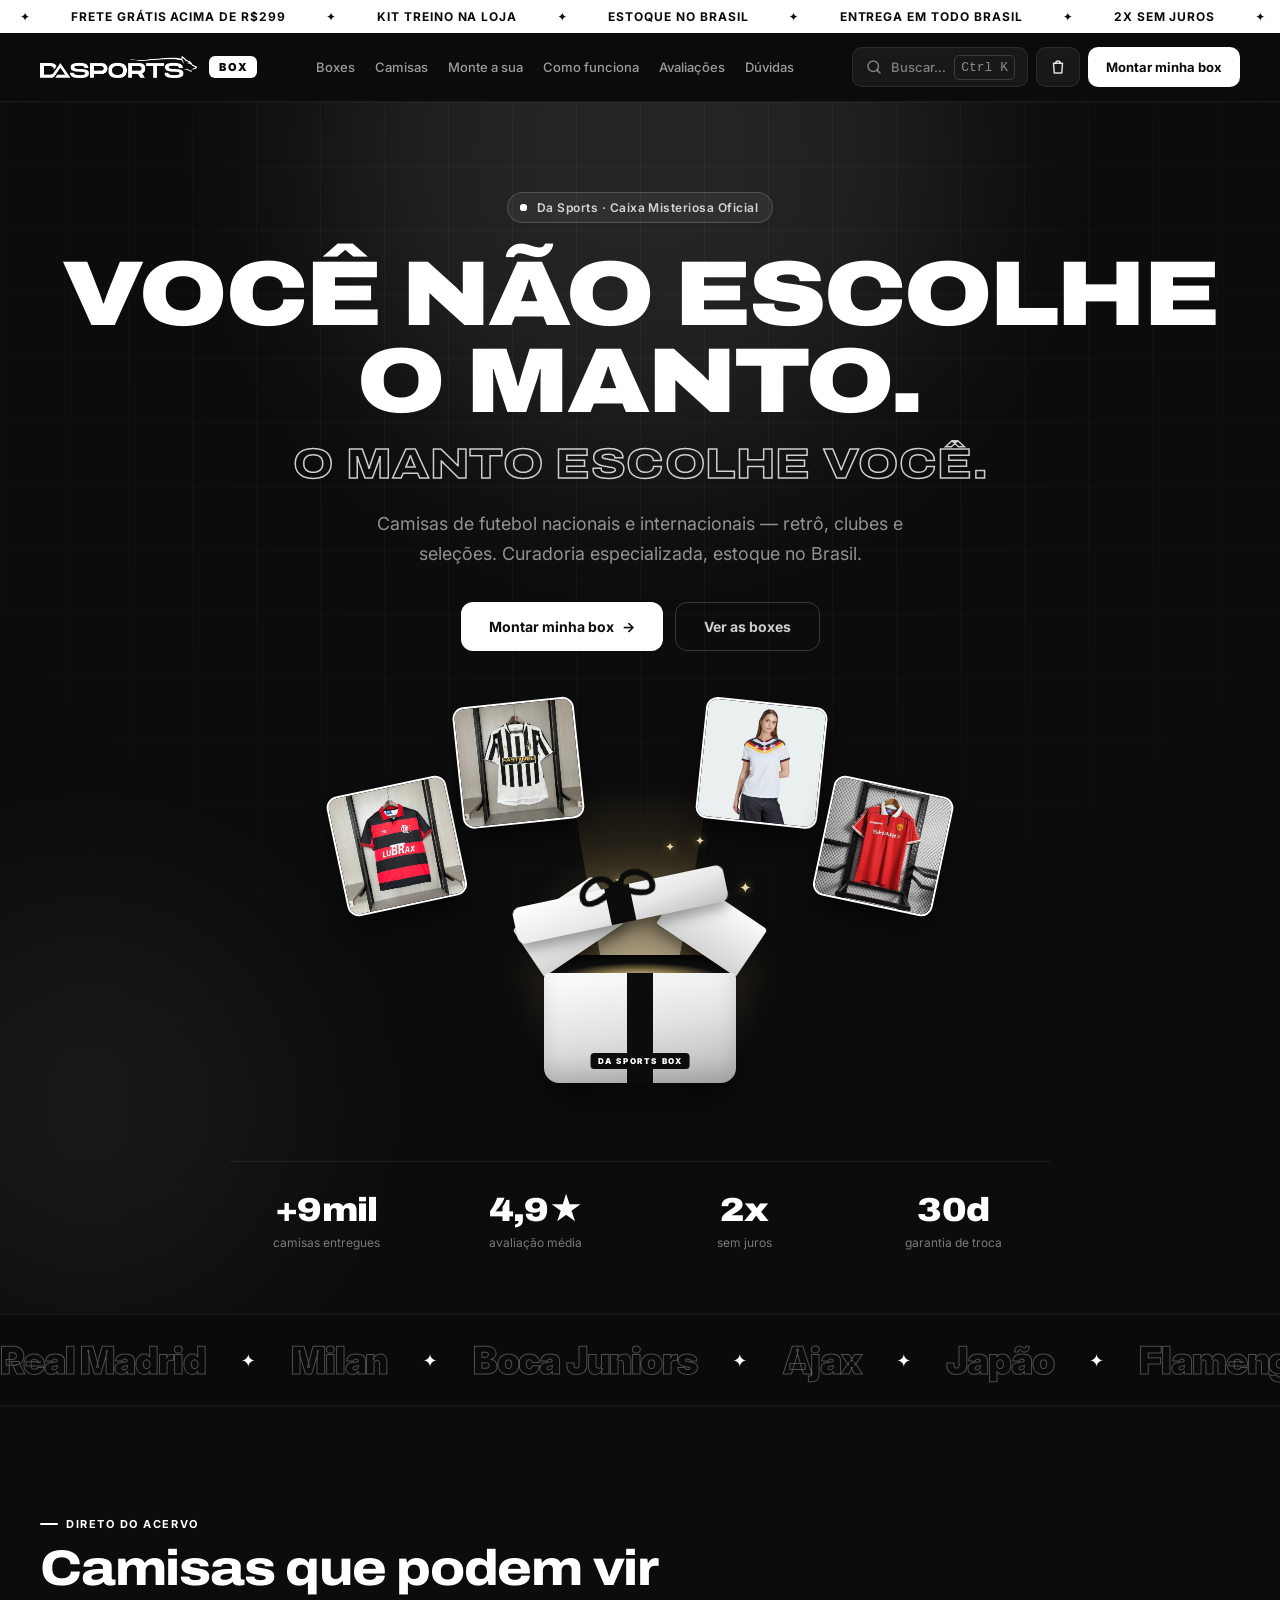
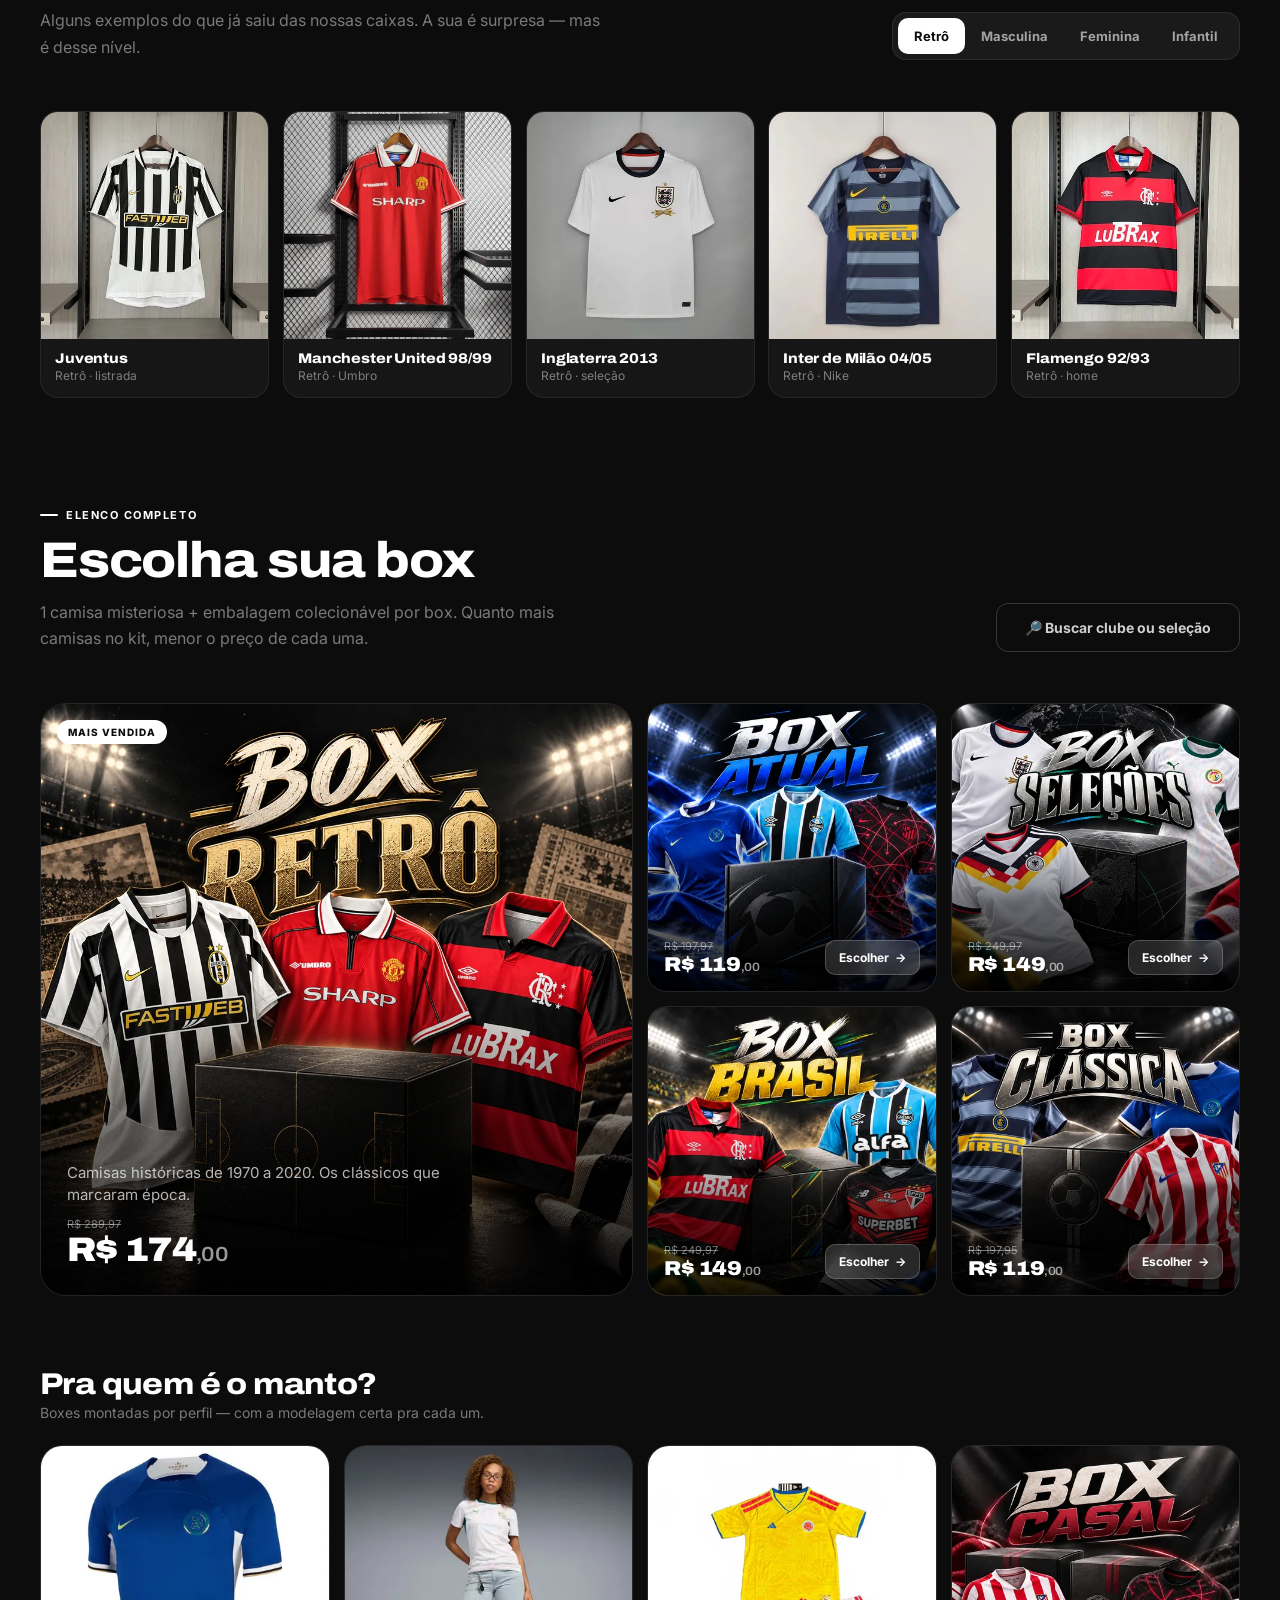
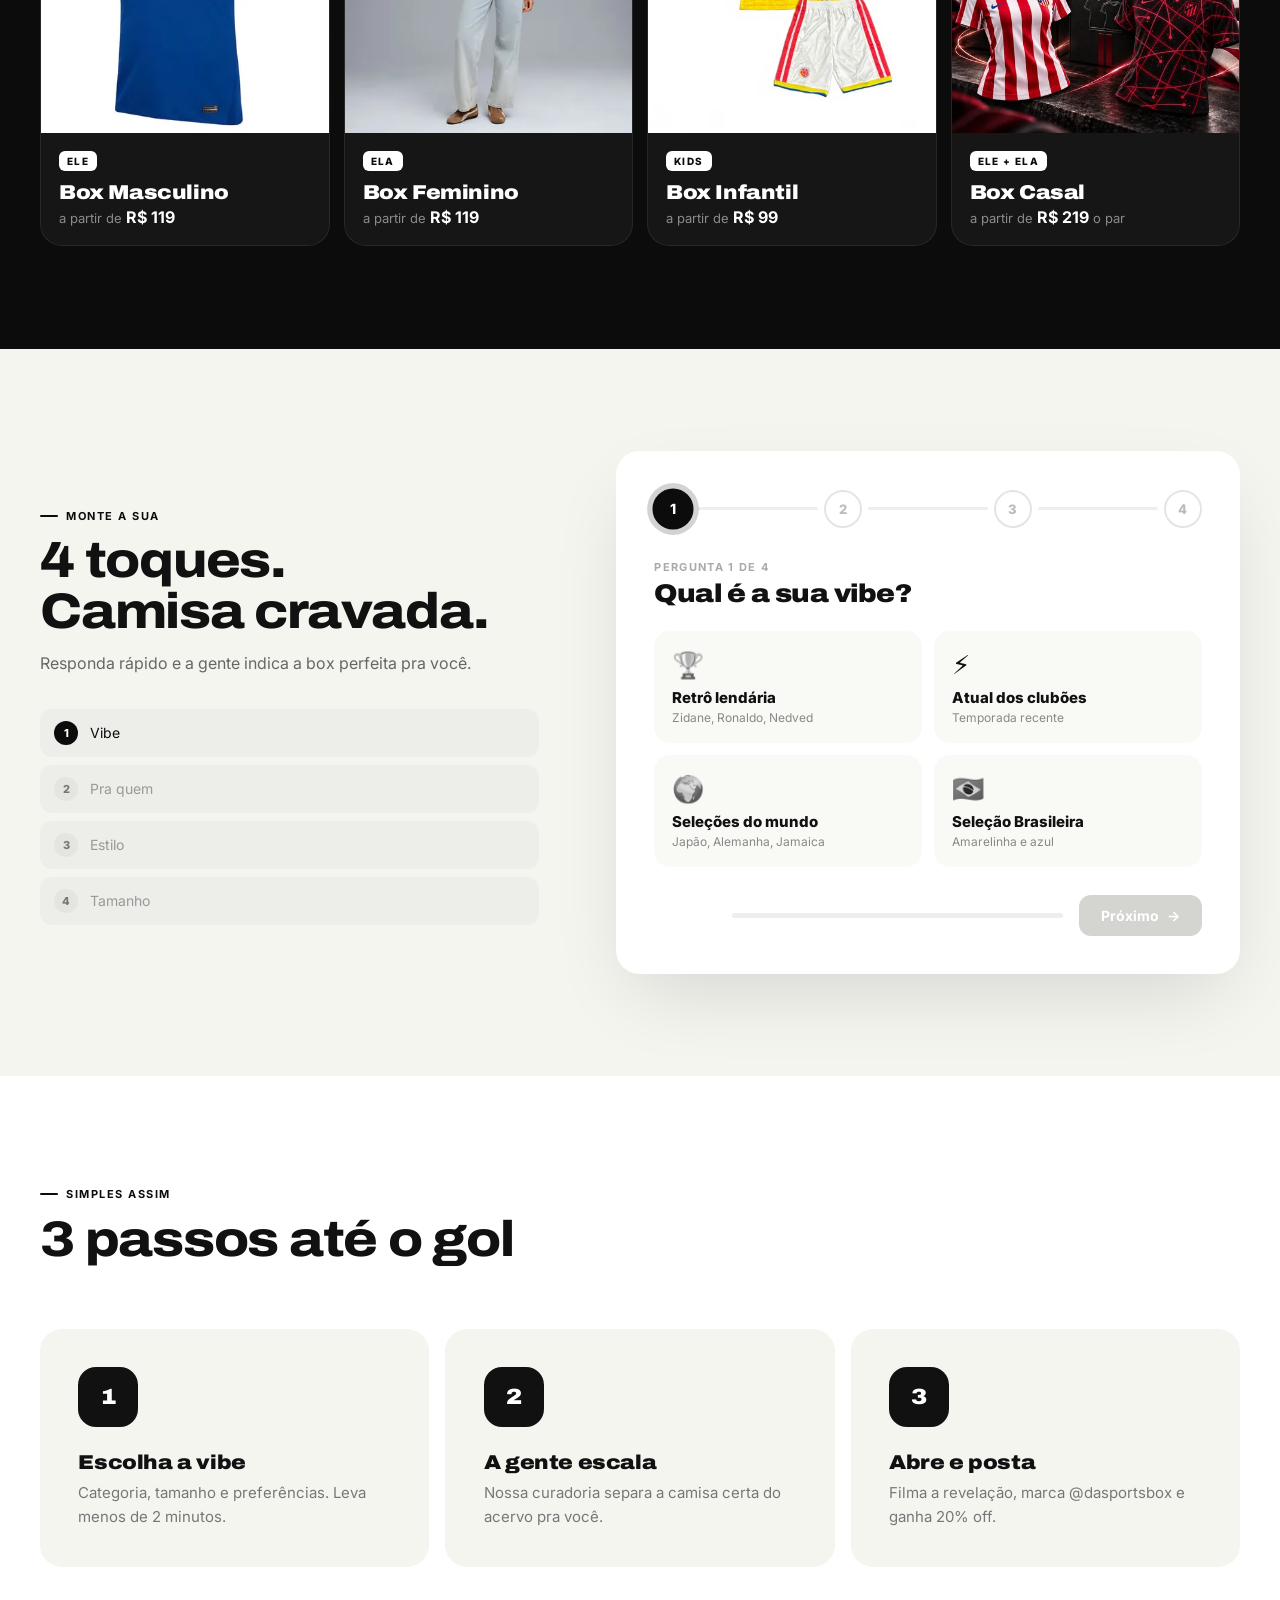
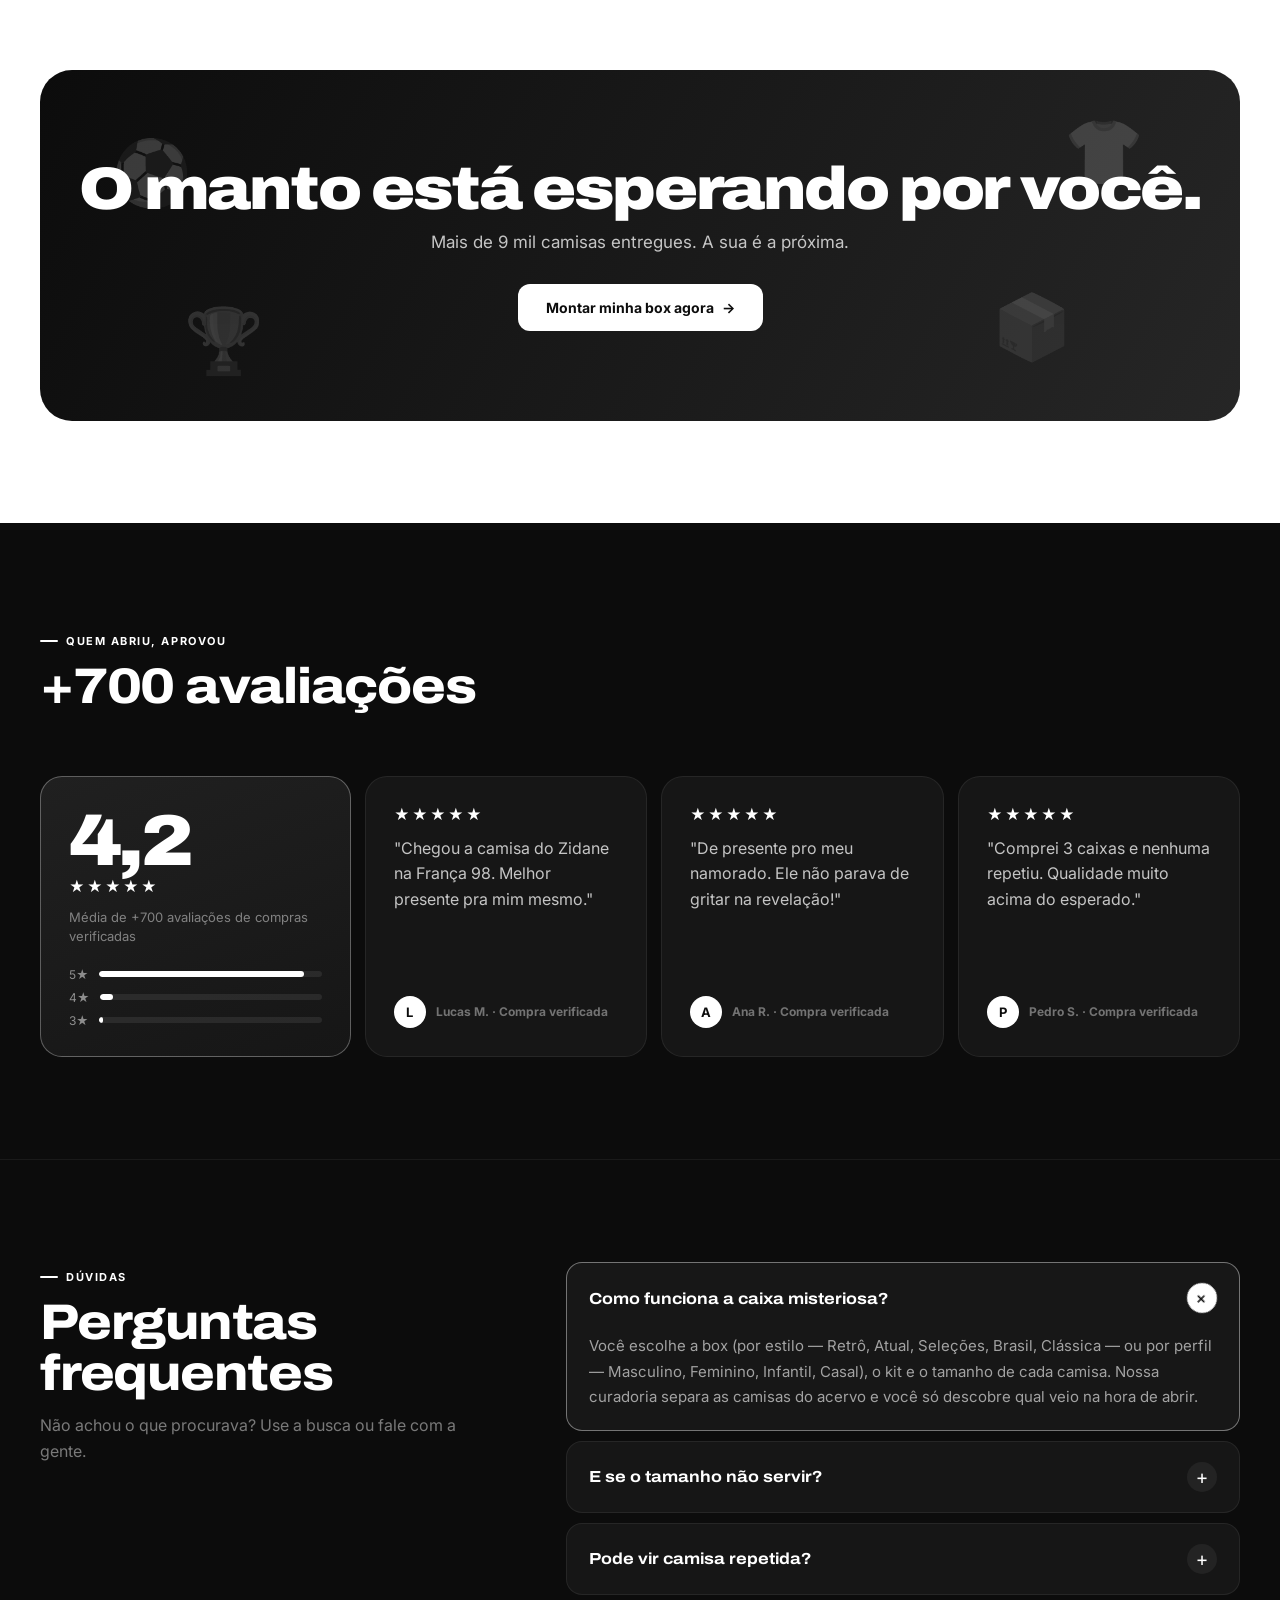
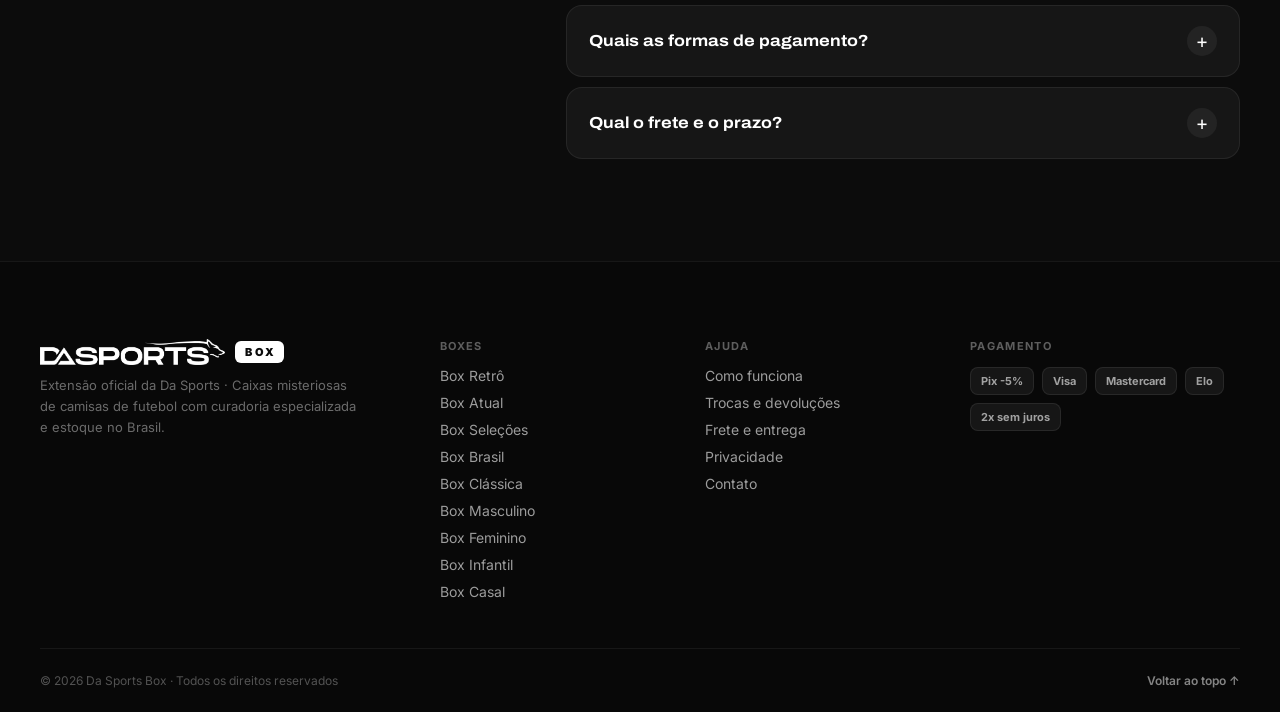
==== index.html @ e3f91170 "Revisão de layout, UX e animações Correções: - Quiz quebrado: a caixa animada do hero reutilizava a " ====
<!DOCTYPE html>
<html lang="pt-BR">
<head>
  <meta charset="UTF-8">
  <meta name="viewport" content="width=device-width, initial-scale=1.0">
  <title>Da Sports Box — Caixa Misteriosa de Camisas de Futebol</title>
  <meta name="description" content="Caixa misteriosa de camisas de futebol. Retrô, clubes e seleções. Curadoria especializada, estoque no Brasil.">
  <meta name="theme-color" content="#0c0c0c">
  <link rel="preconnect" href="https://fonts.googleapis.com">
  <link rel="preconnect" href="https://fonts.gstatic.com" crossorigin>
  <link href="https://fonts.googleapis.com/css2?family=Archivo:wdth,wght@62..125,500..900&family=Inter:wght@400;500;600;700;800&display=swap" rel="stylesheet">
  <link rel="stylesheet" href="css/global.css">
  <link rel="stylesheet" href="css/index.css">
</head>
<body class="page-home">

<div class="ticker" aria-hidden="true"><div class="ticker-inner" id="tick"></div></div>

<!-- HEADER -->
<header class="site-header">
  <div class="container header-inner">
    <a href="index.html" class="logo" aria-label="Da Sports Box — início"><img src="img/dasports-logo-branca.png" alt="Da Sports" width="157" height="22"><span class="logo-box">BOX</span></a>
    <nav class="nav-links" aria-label="Principal">
      <a href="index.html#boxes">Boxes</a>
      <a href="index.html#camisas">Camisas</a>
      <a href="index.html#quiz">Monte a sua</a>
      <a href="index.html#como-funciona">Como funciona</a>
      <a href="index.html#avaliacoes">Avaliações</a>
      <a href="index.html#faq">Dúvidas</a>
    </nav>
    <div class="header-actions">
      <button class="icon-btn search-trigger" type="button" data-search-open aria-label="Buscar">
        <svg viewBox="0 0 24 24" fill="none" stroke="currentColor" stroke-width="2" stroke-linecap="round"><circle cx="11" cy="11" r="7"/><path d="m20 20-3.5-3.5"/></svg>
        <span class="label">Buscar…</span><kbd>Ctrl K</kbd>
      </button>
      <button class="icon-btn cart-btn" type="button" data-drawer-open="cartDrawer" aria-label="Abrir carrinho">
        <svg viewBox="0 0 24 24" fill="none" stroke="currentColor" stroke-width="2" stroke-linecap="round" stroke-linejoin="round"><path d="M6 7h12l-1 13H7L6 7Z"/><path d="M9 7a3 3 0 0 1 6 0"/></svg>
        <span class="cart-count" data-n="0">0</span>
      </button>
      <a class="nav-cta" href="index.html#quiz">Montar minha box</a>
      <button class="icon-btn menu-toggle" type="button" data-drawer-open="menuDrawer" aria-label="Abrir menu"><span></span></button>
    </div>
  </div>
  <div class="scroll-progress"></div>
</header>

<!-- MENU (painel lateral) -->
<div class="drawer drawer-left" id="menuDrawer" role="dialog" aria-modal="true" aria-label="Menu" hidden>
  <div class="drawer-backdrop" data-drawer-close></div>
  <aside class="drawer-panel menu-panel">
    <div class="drawer-head">
      <a href="index.html" class="logo"><img src="img/dasports-logo-branca.png" alt="Da Sports" width="157" height="22"><span class="logo-box">BOX</span></a>
      <button class="drawer-x" type="button" data-drawer-close aria-label="Fechar menu">✕</button>
    </div>
    <button class="menu-search" type="button" data-search-open>
      <svg viewBox="0 0 24 24" fill="none" stroke="currentColor" stroke-width="2" stroke-linecap="round"><circle cx="11" cy="11" r="7"/><path d="m20 20-3.5-3.5"/></svg>
      Buscar box, clube, seleção…
    </button>
    <nav class="menu-links" aria-label="Menu">
      <a href="index.html#boxes"><span class="n">01</span>Boxes<i>→</i></a>
      <a href="index.html#camisas"><span class="n">02</span>Camisas<i>→</i></a>
      <a href="index.html#quiz"><span class="n">03</span>Monte a sua<i>→</i></a>
      <a href="index.html#como-funciona"><span class="n">04</span>Como funciona<i>→</i></a>
      <a href="index.html#avaliacoes"><span class="n">05</span>Avaliações<i>→</i></a>
      <a href="index.html#faq"><span class="n">06</span>Dúvidas<i>→</i></a>
    </nav>
    <div class="menu-label">Boxes</div>
    <div class="menu-boxes">
      <a href="box-retro.html"><img src="img/boxes/box-retro-p.webp" alt="" loading="lazy" width="480" height="480"><span>Retrô</span></a>
      <a href="box-atual.html"><img src="img/boxes/box-atual-p.webp" alt="" loading="lazy" width="480" height="480"><span>Atual</span></a>
      <a href="box-selecoes.html"><img src="img/boxes/box-selecoes-p.webp" alt="" loading="lazy" width="480" height="480"><span>Seleções</span></a>
      <a href="box-brasil.html"><img src="img/boxes/box-brasil-p.webp" alt="" loading="lazy" width="480" height="480"><span>Brasil</span></a>
      <a href="box-classica.html"><img src="img/boxes/box-classica-p.webp" alt="" loading="lazy" width="480" height="480"><span>Clássica</span></a>
      <a href="box-masculino.html"><img src="img/camisas/masculina/02-camisa-chelsea-i-2324-nike-azul-p.webp" alt="" loading="lazy" width="420" height="420"><span>Masculino</span></a>
      <a href="box-feminino.html"><img src="img/camisas/feminina/02-camisa-feminina-senegal-202627-i-p.webp" alt="" loading="lazy" width="420" height="420"><span>Feminino</span></a>
      <a href="box-infantil.html"><img src="img/camisas/infantil/03-conjunto-infantil-colombia-202627-p.webp" alt="" loading="lazy" width="420" height="420"><span>Infantil</span></a>
      <a href="box-casal.html"><img src="img/boxes/box-casal-p.webp" alt="" loading="lazy" width="480" height="480"><span>Casal</span></a>
    </div>
    <div class="menu-foot">
      <a class="btn btn-white btn-block" href="index.html#quiz">Montar minha box <span class="arr">→</span></a>
      <p>Frete grátis acima de R$ 299 · Troca em 30 dias · 2x sem juros</p>
    </div>
  </aside>
</div>

<!-- BUSCA AJAX -->
<div class="search" id="search" role="dialog" aria-modal="true" aria-label="Buscar" hidden>
  <div class="search-panel">
    <div class="search-field">
      <svg viewBox="0 0 24 24" fill="none" stroke="currentColor" stroke-width="2" stroke-linecap="round"><circle cx="11" cy="11" r="7"/><path d="m20 20-3.5-3.5"/></svg>
      <input type="search" id="searchInput" placeholder="Buscar box, clube, seleção…" autocomplete="off" spellcheck="false" aria-label="Termo de busca">
      <span class="search-spinner"></span>
      <button class="search-close" type="button" data-search-close aria-label="Fechar busca"><span class="k-desk">ESC</span><span class="k-touch">Cancelar</span></button>
    </div>
    <div class="search-body" aria-live="polite"></div>
    <div class="search-foot"><span><kbd>↑</kbd><kbd>↓</kbd>navegar</span><span><kbd>Enter</kbd>abrir</span><span><kbd>Esc</kbd>fechar</span></div>
  </div>
</div>

<main>

<!-- HERO -->
<section class="hero">
  <div class="hero-bg" aria-hidden="true">
    <div class="hero-grid"></div>
    <div class="hero-orb orb-a"></div>
    <div class="hero-orb orb-b"></div>
  </div>
  <div class="container hero-inner">
    <div class="hero-pill"><span class="pill-dot"></span>Da Sports · Caixa Misteriosa Oficial</div>
    <h1 class="hero-h1 split-now" data-split>
      <span class="l">Você não escolhe</span>
      <span class="l">o manto.</span>
      <span class="l l-alt">O manto escolhe você.</span>
    </h1>
    <p class="hero-sub">Camisas de futebol nacionais e internacionais — retrô, clubes e seleções. Curadoria especializada, estoque no Brasil.</p>
    <div class="hero-actions">
      <a class="btn btn-main" href="#quiz">Montar minha box <span class="arr">→</span></a>
      <a class="btn btn-ghost" href="#boxes">Ver as boxes</a>
    </div>

    <div class="reveal" id="heroFan">
      <div class="rv-glow" aria-hidden="true"></div>
      <div class="rv-beam" aria-hidden="true"></div>
      <div class="rv-shirts" aria-hidden="true">
        <div class="rv-shirt far" style="--x:-38cqw;--y:15cqw;--r:-12deg;--delay:.1s"><img src="img/camisas/retro/05-flamengo-retro-19921993-home-p.webp" alt="" width="420" height="420"></div>
        <div class="rv-shirt" style="--x:-19cqw;--y:2cqw;--r:-6deg;--delay:0s"><img src="img/camisas/retro/01-camisa-juventus-retro-2010-preta-e-branca-p.webp" alt="" width="420" height="420"></div>
        <div class="rv-shirt" style="--x:19cqw;--y:2cqw;--r:6deg;--delay:.05s"><img src="img/camisas/feminina/03-camisa-feminina-alemanha-202627-i-p.webp" alt="" width="420" height="420"></div>
        <div class="rv-shirt far" style="--x:38cqw;--y:15cqw;--r:12deg;--delay:.15s"><img src="img/camisas/retro/02-camisa-manchester-united-home-1-199899-umbro-retro-masculina-p.webp" alt="" width="420" height="420"></div>
      </div>
      <div class="rv-sparks" id="rvSparks" aria-hidden="true"></div>
      <button type="button" class="rv-box" id="rvBox" aria-label="Abrir a caixa misteriosa">
        <span class="rv-inside"></span>
        <span class="rv-flap rv-flap-l"></span>
        <span class="rv-flap rv-flap-r"></span>
        <span class="rv-base"><span class="rv-q">?</span><span class="rv-tag">DA SPORTS BOX</span></span>
        <span class="rv-leak"></span>
        <span class="rv-lid"><span class="rv-bow"><i></i><i></i></span></span>
      </button>
      <div class="rv-flash" aria-hidden="true"></div>
      <span class="rv-hint">Toque na caixa pra embaralhar</span>
    </div>

    <div class="hero-stats">
      <div><div class="stat-n" data-count="9" data-prefix="+" data-suffix="mil">+9mil</div><div class="stat-l">camisas entregues</div></div>
      <div><div class="stat-n" data-count="4.9" data-decimals="1" data-suffix="★">4.9★</div><div class="stat-l">avaliação média</div></div>
      <div><div class="stat-n" data-count="2" data-suffix="x">2x</div><div class="stat-l">sem juros</div></div>
      <div><div class="stat-n" data-count="30" data-suffix="d">30d</div><div class="stat-l">garantia de troca</div></div>
    </div>
  </div>
</section>

<!-- FAIXA DE CLUBES -->
<div class="clubs" aria-hidden="true">
  <div class="clubs-track">
    <span>Real Madrid</span><i>✦</i><span>Milan</span><i>✦</i><span>Boca Juniors</span><i>✦</i><span>Ajax</span><i>✦</i><span>Japão</span><i>✦</i><span>Flamengo</span><i>✦</i><span>Juventus</span><i>✦</i><span>Nigéria</span><i>✦</i><span>Barcelona</span><i>✦</i><span>Holanda 88</span><i>✦</i>
    <span>Real Madrid</span><i>✦</i><span>Milan</span><i>✦</i><span>Boca Juniors</span><i>✦</i><span>Ajax</span><i>✦</i><span>Japão</span><i>✦</i><span>Flamengo</span><i>✦</i><span>Juventus</span><i>✦</i><span>Nigéria</span><i>✦</i><span>Barcelona</span><i>✦</i><span>Holanda 88</span><i>✦</i>
  </div>
</div>

<!-- CAMISAS QUE PODEM VIR -->
<section class="shirts section" id="camisas">
  <div class="container">
    <div class="s-head">
      <div>
        <p class="s-label" data-reveal>Direto do acervo</p>
        <h2 class="s-title" data-split>Camisas que podem vir</h2>
        <p class="s-sub" data-reveal style="--d:2">Alguns exemplos do que já saiu das nossas caixas. A sua é surpresa — mas é desse nível.</p>
      </div>
      <div class="shirt-tabs" role="tablist" aria-label="Categoria" data-reveal="left">
        <button type="button" class="shirt-tab on" role="tab" aria-selected="true" aria-controls="shirtGrid" data-cat="retro">Retrô</button>
        <button type="button" class="shirt-tab" role="tab" aria-selected="false" aria-controls="shirtGrid" data-cat="masculina">Masculina</button>
        <button type="button" class="shirt-tab" role="tab" aria-selected="false" aria-controls="shirtGrid" data-cat="feminina">Feminina</button>
        <button type="button" class="shirt-tab" role="tab" aria-selected="false" aria-controls="shirtGrid" data-cat="infantil">Infantil</button>
        <span class="shirt-tab-ind" aria-hidden="true"></span>
      </div>
    </div>
    <div class="shirt-grid" id="shirtGrid">
<!-- CAMISAS:INICIO -->
      <figure class="shirt-card" data-cat="retro">
        <div class="shirt-img"><img src="img/camisas/retro/01-camisa-juventus-retro-2010-preta-e-branca-p.webp" alt="Juventus — Retrô · listrada" loading="lazy" width="420" height="420"></div>
        <figcaption><span class="shirt-name">Juventus</span><span class="shirt-det">Retrô · listrada</span></figcaption>
      </figure>
      <figure class="shirt-card" data-cat="retro">
        <div class="shirt-img"><img src="img/camisas/retro/02-camisa-manchester-united-home-1-199899-umbro-retro-masculina-p.webp" alt="Manchester United 98/99 — Retrô · Umbro" loading="lazy" width="420" height="420"></div>
        <figcaption><span class="shirt-name">Manchester United 98/99</span><span class="shirt-det">Retrô · Umbro</span></figcaption>
      </figure>
      <figure class="shirt-card" data-cat="retro">
        <div class="shirt-img"><img src="img/camisas/retro/03-camisa-inglaterra-retro-2013-branca-nike-p.webp" alt="Inglaterra 2013 — Retrô · seleção" loading="lazy" width="420" height="420"></div>
        <figcaption><span class="shirt-name">Inglaterra 2013</span><span class="shirt-det">Retrô · seleção</span></figcaption>
      </figure>
      <figure class="shirt-card" data-cat="retro">
        <div class="shirt-img"><img src="img/camisas/retro/04-camisa-inter-de-milao-retro-0405-masculino-p.webp" alt="Inter de Milão 04/05 — Retrô · Nike" loading="lazy" width="420" height="420"></div>
        <figcaption><span class="shirt-name">Inter de Milão 04/05</span><span class="shirt-det">Retrô · Nike</span></figcaption>
      </figure>
      <figure class="shirt-card" data-cat="retro">
        <div class="shirt-img"><img src="img/camisas/retro/05-flamengo-retro-19921993-home-p.webp" alt="Flamengo 92/93 — Retrô · home" loading="lazy" width="420" height="420"></div>
        <figcaption><span class="shirt-name">Flamengo 92/93</span><span class="shirt-det">Retrô · home</span></figcaption>
      </figure>
      <figure class="shirt-card" data-cat="masculina">
        <div class="shirt-img"><img src="img/camisas/masculina/01-regata-orlando-magic-masculina-preta-p.webp" alt="Orlando Magic — Regata NBA" loading="lazy" width="420" height="420"></div>
        <figcaption><span class="shirt-name">Orlando Magic</span><span class="shirt-det">Regata NBA</span></figcaption>
      </figure>
      <figure class="shirt-card" data-cat="masculina">
        <div class="shirt-img"><img src="img/camisas/masculina/02-camisa-chelsea-i-2324-nike-azul-p.webp" alt="Chelsea 23/24 — Masculina · home" loading="lazy" width="420" height="420"></div>
        <figcaption><span class="shirt-name">Chelsea 23/24</span><span class="shirt-det">Masculina · home</span></figcaption>
      </figure>
      <figure class="shirt-card" data-cat="masculina">
        <div class="shirt-img"><img src="img/camisas/masculina/03-camisa-masculina-umbro-gremio-oficial-2425-torcedor-com-patr-p.webp" alt="Grêmio 24/25 — Masculina · torcedor" loading="lazy" width="420" height="420"></div>
        <figcaption><span class="shirt-name">Grêmio 24/25</span><span class="shirt-det">Masculina · torcedor</span></figcaption>
      </figure>
      <figure class="shirt-card" data-cat="masculina">
        <div class="shirt-img"><img src="img/camisas/masculina/04-camisa-sao-paulo-2526-goleiro-home-p.webp" alt="São Paulo 25/26 — Masculina · goleiro" loading="lazy" width="420" height="420"></div>
        <figcaption><span class="shirt-name">São Paulo 25/26</span><span class="shirt-det">Masculina · goleiro</span></figcaption>
      </figure>
      <figure class="shirt-card" data-cat="masculina">
        <div class="shirt-img"><img src="img/camisas/masculina/05-camisa-nike-atletico-de-madrid-202526-pre-jogo-p.webp" alt="Atlético de Madrid 25/26 — Masculina · pré-jogo" loading="lazy" width="420" height="420"></div>
        <figcaption><span class="shirt-name">Atlético de Madrid 25/26</span><span class="shirt-det">Masculina · pré-jogo</span></figcaption>
      </figure>
      <figure class="shirt-card" data-cat="feminina">
        <div class="shirt-img"><img src="img/camisas/feminina/01-camisa-feminina-nike-atletico-madrid-202526-i-torcedor-p.webp" alt="Atlético de Madrid 25/26 — Feminina · torcedor" loading="lazy" width="420" height="420"></div>
        <figcaption><span class="shirt-name">Atlético de Madrid 25/26</span><span class="shirt-det">Feminina · torcedor</span></figcaption>
      </figure>
      <figure class="shirt-card" data-cat="feminina">
        <div class="shirt-img"><img src="img/camisas/feminina/02-camisa-feminina-senegal-202627-i-p.webp" alt="Senegal 26/27 — Feminina · seleção" loading="lazy" width="420" height="420"></div>
        <figcaption><span class="shirt-name">Senegal 26/27</span><span class="shirt-det">Feminina · seleção</span></figcaption>
      </figure>
      <figure class="shirt-card" data-cat="feminina">
        <div class="shirt-img"><img src="img/camisas/feminina/03-camisa-feminina-alemanha-202627-i-p.webp" alt="Alemanha 26/27 — Feminina · seleção" loading="lazy" width="420" height="420"></div>
        <figcaption><span class="shirt-name">Alemanha 26/27</span><span class="shirt-det">Feminina · seleção</span></figcaption>
      </figure>
      <figure class="shirt-card" data-cat="feminina">
        <div class="shirt-img"><img src="img/camisas/feminina/04-camisa-bahia-2425-uniforme-2-jogo-feminina-p.webp" alt="Bahia 24/25 — Feminina · uniforme 2" loading="lazy" width="420" height="420"></div>
        <figcaption><span class="shirt-name">Bahia 24/25</span><span class="shirt-det">Feminina · uniforme 2</span></figcaption>
      </figure>
      <figure class="shirt-card" data-cat="feminina">
        <div class="shirt-img"><img src="img/camisas/feminina/05-camisa-cruzeiro-ii-202627-torcedor-adidas-feminina-brancoazu-p.webp" alt="Cruzeiro 26/27 — Feminina · uniforme 2" loading="lazy" width="420" height="420"></div>
        <figcaption><span class="shirt-name">Cruzeiro 26/27</span><span class="shirt-det">Feminina · uniforme 2</span></figcaption>
      </figure>
      <figure class="shirt-card" data-cat="infantil">
        <div class="shirt-img"><img src="img/camisas/infantil/01-kit-infantil-atletico-de-madrid-l-2425-p.webp" alt="Atlético de Madrid 24/25 — Kit infantil" loading="lazy" width="420" height="420"></div>
        <figcaption><span class="shirt-name">Atlético de Madrid 24/25</span><span class="shirt-det">Kit infantil</span></figcaption>
      </figure>
      <figure class="shirt-card" data-cat="infantil">
        <div class="shirt-img"><img src="img/camisas/infantil/02-conjunto-infantil-aston-villa-home-2425-vinho-p.webp" alt="Aston Villa 24/25 — Conjunto infantil" loading="lazy" width="420" height="420"></div>
        <figcaption><span class="shirt-name">Aston Villa 24/25</span><span class="shirt-det">Conjunto infantil</span></figcaption>
      </figure>
      <figure class="shirt-card" data-cat="infantil">
        <div class="shirt-img"><img src="img/camisas/infantil/03-conjunto-infantil-colombia-202627-p.webp" alt="Colômbia 26/27 — Conjunto infantil" loading="lazy" width="420" height="420"></div>
        <figcaption><span class="shirt-name">Colômbia 26/27</span><span class="shirt-det">Conjunto infantil</span></figcaption>
      </figure>
      <figure class="shirt-card" data-cat="infantil">
        <div class="shirt-img"><img src="img/camisas/infantil/04-kit-infantil-borussia-dortmund-2324-amarelopreto-p.webp" alt="Borussia Dortmund 23/24 — Kit infantil" loading="lazy" width="420" height="420"></div>
        <figcaption><span class="shirt-name">Borussia Dortmund 23/24</span><span class="shirt-det">Kit infantil</span></figcaption>
      </figure>
      <figure class="shirt-card" data-cat="infantil">
        <div class="shirt-img"><img src="img/camisas/infantil/05-conjunto-infantil-borussia-dortmund-202627-p.webp" alt="Borussia Dortmund 26/27 — Conjunto infantil" loading="lazy" width="420" height="420"></div>
        <figcaption><span class="shirt-name">Borussia Dortmund 26/27</span><span class="shirt-det">Conjunto infantil</span></figcaption>
      </figure>
<!-- CAMISAS:FIM -->
    </div>
  </div>
</section>

<!-- BOXES -->
<section class="boxes section" id="boxes">
  <div class="container">
    <div class="s-head">
      <div>
        <p class="s-label" data-reveal>Elenco completo</p>
        <h2 class="s-title" data-split>Escolha sua box</h2>
        <p class="s-sub" data-reveal style="--d:2">1 camisa misteriosa + embalagem colecionável por box. Quanto mais camisas no kit, menor o preço de cada uma.</p>
      </div>
      <button class="btn btn-ghost" type="button" data-search-open data-reveal="left">🔎 Buscar clube ou seleção</button>
    </div>

    <div class="boxes-grid" data-stagger="up">
      <a href="box-retro.html" class="box-card feat">
        <span class="box-cover"><img src="img/boxes/box-retro.webp" alt="Box Retrô" loading="lazy" width="1000" height="1000"></span>
        <span class="box-feat-badge">MAIS VENDIDA</span>
        <span class="box-info">
          <span class="box-name">Box Retrô</span>
          <span class="box-desc">Camisas históricas de 1970 a 2020. Os clássicos que marcaram época.</span>
          <span class="box-foot">
            <span><span class="box-price-old">R$ 289,97</span><span class="box-price">R$ 174<small>,00</small></span></span>
            <span class="box-btn">Escolher <span class="arr">→</span></span>
          </span>
        </span>
      </a>
      <a href="box-atual.html" class="box-card">
        <span class="box-cover"><img src="img/boxes/box-atual-p.webp" alt="Box Atual" loading="lazy" width="480" height="480"></span>
        
        <span class="box-info">
          <span class="box-name">Box Atual</span>
          <span class="box-desc">Temporada recente dos clubões e modelos fora do padrão.</span>
          <span class="box-foot">
            <span><span class="box-price-old">R$ 197,97</span><span class="box-price">R$ 119<small>,00</small></span></span>
            <span class="box-btn">Escolher <span class="arr">→</span></span>
          </span>
        </span>
      </a>
      <a href="box-selecoes.html" class="box-card">
        <span class="box-cover"><img src="img/boxes/box-selecoes-p.webp" alt="Box Seleções" loading="lazy" width="480" height="480"></span>
        
        <span class="box-info">
          <span class="box-name">Box Seleções</span>
          <span class="box-desc">Do Japão à Jamaica — seleções que ninguém tem.</span>
          <span class="box-foot">
            <span><span class="box-price-old">R$ 249,97</span><span class="box-price">R$ 149<small>,00</small></span></span>
            <span class="box-btn">Escolher <span class="arr">→</span></span>
          </span>
        </span>
      </a>
      <a href="box-brasil.html" class="box-card">
        <span class="box-cover"><img src="img/boxes/box-brasil-p.webp" alt="Box Brasil" loading="lazy" width="480" height="480"></span>
        
        <span class="box-info">
          <span class="box-name">Box Brasil</span>
          <span class="box-desc">A amarelinha ou a azul. Das clássicas do tetra e do penta às mais recentes.</span>
          <span class="box-foot">
            <span><span class="box-price-old">R$ 249,97</span><span class="box-price">R$ 149<small>,00</small></span></span>
            <span class="box-btn">Escolher <span class="arr">→</span></span>
          </span>
        </span>
      </a>
      <a href="box-classica.html" class="box-card">
        <span class="box-cover"><img src="img/boxes/box-classica-p.webp" alt="Box Clássica" loading="lazy" width="480" height="480"></span>
        
        <span class="box-info">
          <span class="box-name">Box Clássica</span>
          <span class="box-desc">Retrô, atual, clubes e seleções — o equilíbrio perfeito.</span>
          <span class="box-foot">
            <span><span class="box-price-old">R$ 197,95</span><span class="box-price">R$ 119<small>,00</small></span></span>
            <span class="box-btn">Escolher <span class="arr">→</span></span>
          </span>
        </span>
      </a>
    </div>

    <div class="fit-head" data-reveal>
      <h3>Pra quem é o manto?</h3>
      <p>Boxes montadas por perfil — com a modelagem certa pra cada um.</p>
    </div>
    <div class="fit-grid" data-stagger="up">
      <a href="box-masculino.html" class="fit-card spotlight">
        <div class="fit-img"><img src="img/camisas/masculina/02-camisa-chelsea-i-2324-nike-azul-p.webp" alt="" loading="lazy" width="420" height="420"></div>
        <div class="fit-body"><span class="fit-kicker">Ele</span><div class="fit-name">Box Masculino</div><div class="fit-price">a partir de <b>R$ 119</b></div></div>
      </a>
      <a href="box-feminino.html" class="fit-card spotlight">
        <div class="fit-img"><img src="img/camisas/feminina/02-camisa-feminina-senegal-202627-i-p.webp" alt="" loading="lazy" width="420" height="420"></div>
        <div class="fit-body"><span class="fit-kicker">Ela</span><div class="fit-name">Box Feminino</div><div class="fit-price">a partir de <b>R$ 119</b></div></div>
      </a>
      <a href="box-infantil.html" class="fit-card spotlight">
        <div class="fit-img"><img src="img/camisas/infantil/03-conjunto-infantil-colombia-202627-p.webp" alt="" loading="lazy" width="420" height="420"></div>
        <div class="fit-body"><span class="fit-kicker">Kids</span><div class="fit-name">Box Infantil</div><div class="fit-price">a partir de <b>R$ 99</b></div></div>
      </a>
      <a href="box-casal.html" class="fit-card spotlight">
        <div class="fit-img"><img src="img/boxes/box-casal-p.webp" alt="" loading="lazy" width="480" height="480"></div>
        <div class="fit-body"><span class="fit-kicker">Ele + Ela</span><div class="fit-name">Box Casal</div><div class="fit-price">a partir de <b>R$ 219</b> o par</div></div>
      </a>
    </div>
  </div>
</section>

<!-- QUIZ -->
<section class="quiz section" id="quiz">
  <div class="container quiz-inner">
    <div class="quiz-intro">
      <p class="s-label" data-reveal>Monte a sua</p>
      <h2 class="s-title" data-split>4 toques.<br>Camisa cravada.</h2>
      <p class="s-sub" data-reveal style="--d:2">Responda rápido e a gente indica a box perfeita pra você.</p>
      <ul class="quiz-summary" id="qSummary" data-reveal style="--d:3"></ul>
    </div>

    <div class="q-card" data-reveal="scale">
      <div class="q-steps" id="qSteps">
        <div class="q-step active">1</div><div class="q-line"><i></i></div>
        <div class="q-step">2</div><div class="q-line"><i></i></div>
        <div class="q-step">3</div><div class="q-line"><i></i></div>
        <div class="q-step">4</div>
      </div>
      <div class="q-stage" id="qStage">
        <p class="q-count" id="qCount">Pergunta 1 de 4</p>
        <p class="q-question" id="qQuestion">Qual é a sua vibe?</p>
        <div class="q-opts" id="qOpts" role="radiogroup"></div>
      </div>
      <div class="q-footer">
        <button class="q-back" type="button" id="qBack" disabled>← Voltar</button>
        <div class="q-prog-bar"><div class="q-prog-fill" id="qProg"></div></div>
        <button class="btn btn-main" type="button" id="qNext" disabled>Próximo <span class="arr">→</span></button>
      </div>
    </div>
  </div>
</section>

<!-- COMO FUNCIONA -->
<section class="how section" id="como-funciona">
  <div class="container">
    <div class="s-head">
      <div>
        <p class="s-label" data-reveal>Simples assim</p>
        <h2 class="s-title" data-split>3 passos até o gol</h2>
      </div>
    </div>
    <div class="how-steps" data-stagger="up">
      <div class="hw-step spotlight"><div class="hw-num">1</div><div class="hw-title">Escolha a vibe</div><div class="hw-desc">Categoria, tamanho e preferências. Leva menos de 2 minutos.</div></div>
      <div class="hw-step spotlight"><div class="hw-num">2</div><div class="hw-title">A gente escala</div><div class="hw-desc">Nossa curadoria separa a camisa certa do acervo pra você.</div></div>
      <div class="hw-step spotlight"><div class="hw-num">3</div><div class="hw-title">Abre e posta</div><div class="hw-desc">Filma a revelação, marca @dasportsbox e ganha 20% off.</div></div>
    </div>
  </div>
</section>

<!-- CTA -->
<section class="cta-wrap">
  <div class="container">
    <div class="cta-banner" data-reveal="scale">
      <div class="cta-emojis" aria-hidden="true"><span>⚽</span><span>👕</span><span>🏆</span><span>📦</span></div>
      <h2 class="cta-title">O manto está esperando por você.</h2>
      <p class="cta-sub">Mais de 9 mil camisas entregues. A sua é a próxima.</p>
      <a class="btn btn-white" href="#quiz">Montar minha box agora <span class="arr">→</span></a>
    </div>
  </div>
</section>

<!-- AVALIAÇÕES -->
<section class="reviews section" id="avaliacoes">
  <div class="container">
    <div class="s-head">
      <div>
        <p class="s-label" data-reveal>Quem abriu, aprovou</p>
        <h2 class="s-title" data-split>+700 avaliações</h2>
      </div>
    </div>
    <div class="rev-grid">
      <div class="rev-score" data-reveal>
        <div class="rev-big" data-count="4.9" data-decimals="1">4.9</div>
        <div class="rev-stars">★★★★★</div>
        <div class="rev-meta">Média de +700 avaliações de compras verificadas</div>
        <div class="rev-bars">
          <div><span>5★</span><i style="--w:92%"></i></div>
          <div><span>4★</span><i style="--w:6%"></i></div>
          <div><span>3★</span><i style="--w:2%"></i></div>
        </div>
      </div>
      <div class="rev-cards" data-stagger="up">
      <div class="rev-card spotlight"><div class="rev-stars">★★★★★</div><div class="rev-text">"Chegou a camisa do Zidane na França 98. Melhor presente pra mim mesmo."</div><div class="rev-name"><span class="rev-av">L</span>Lucas M. · Compra verificada</div></div>
      <div class="rev-card spotlight"><div class="rev-stars">★★★★★</div><div class="rev-text">"De presente pro meu namorado. Ele não parava de gritar na revelação!"</div><div class="rev-name"><span class="rev-av">A</span>Ana R. · Compra verificada</div></div>
      <div class="rev-card spotlight"><div class="rev-stars">★★★★★</div><div class="rev-text">"Comprei 3 caixas e nenhuma repetiu. Qualidade muito acima do esperado."</div><div class="rev-name"><span class="rev-av">P</span>Pedro S. · Compra verificada</div></div>
      </div>
    </div>
  </div>
</section>

<!-- FAQ -->
<section class="faq section" id="faq">
  <div class="container faq-inner">
    <div>
      <p class="s-label" data-reveal>Dúvidas</p>
      <h2 class="s-title" data-split>Perguntas frequentes</h2>
      <p class="s-sub" data-reveal style="--d:2">Não achou o que procurava? Use a busca ou fale com a gente.</p>
    </div>
    <div class="faq-list" data-stagger="up">
      <details class="faq-item" open>
        <summary>Como funciona a caixa misteriosa?</summary>
        <div class="faq-a"><p>Você escolhe a box (por estilo — Retrô, Atual, Seleções, Brasil, Clássica — ou por perfil — Masculino, Feminino, Infantil, Casal), o kit e o tamanho de cada camisa. Nossa curadoria separa as camisas do acervo e você só descobre qual veio na hora de abrir.</p></div>
      </details>
      <details class="faq-item">
        <summary>E se o tamanho não servir?</summary>
        <div class="faq-a"><p>A troca de tamanho é garantida e você tem 30 dias de garantia de troca. Antes de comprar, use a calculadora do guia de tamanhos na página da box.</p></div>
      </details>
      <details class="faq-item">
        <summary>Pode vir camisa repetida?</summary>
        <div class="faq-a"><p>Não. A gente controla o histórico de cada cliente para não repetir camisa entre as suas compras.</p></div>
      </details>
      <details class="faq-item">
        <summary>Quais as formas de pagamento?</summary>
        <div class="faq-a"><p>Pix com 5% de desconto ou cartão em até 2x sem juros.</p></div>
      </details>
      <details class="faq-item">
        <summary>Qual o frete e o prazo?</summary>
        <div class="faq-a"><p>O estoque é no Brasil e a entrega é rastreada para todo o país. O frete é grátis acima de R$ 299.</p></div>
      </details>
    </div>
  </div>
</section>

</main>

<!-- RODAPÉ -->
<footer class="foot">
  <div class="container">
    <div class="foot-grid">
      <div>
        <div class="foot-brand"><img src="img/dasports-logo-branca.png" alt="Da Sports" width="186" height="26" loading="lazy"><span class="logo-box">BOX</span></div>
        <p class="foot-tagline">Extensão oficial da Da Sports · Caixas misteriosas de camisas de futebol com curadoria especializada e estoque no Brasil.</p>
      </div>
      <div>
        <div class="foot-title">Boxes</div>
        <div class="foot-links">
          <a href="box-retro.html">Box Retrô</a>
          <a href="box-atual.html">Box Atual</a>
          <a href="box-selecoes.html">Box Seleções</a>
          <a href="box-brasil.html">Box Brasil</a>
          <a href="box-classica.html">Box Clássica</a>
          <a href="box-masculino.html">Box Masculino</a>
          <a href="box-feminino.html">Box Feminino</a>
          <a href="box-infantil.html">Box Infantil</a>
          <a href="box-casal.html">Box Casal</a>
        </div>
      </div>
      <div>
        <div class="foot-title">Ajuda</div>
        <div class="foot-links">
          <a href="index.html#como-funciona">Como funciona</a>
          <a href="index.html#faq">Trocas e devoluções</a>
          <a href="index.html#faq">Frete e entrega</a>
          <a href="#">Privacidade</a>
          <a href="#">Contato</a>
        </div>
      </div>
      <div>
        <div class="foot-title">Pagamento</div>
        <div class="foot-pay"><span>Pix -5%</span><span>Visa</span><span>Mastercard</span><span>Elo</span><span>2x sem juros</span></div>
      </div>
    </div>
    <div class="foot-bottom">
      <span>© <span data-year>2026</span> Da Sports Box · Todos os direitos reservados</span>
      <button class="to-top" type="button" data-to-top>Voltar ao topo ↑</button>
    </div>
  </div>
</footer>

<script src="js/site.js"></script>
<script src="js/cart.js"></script>
<script src="js/lightbox.js"></script>
<script src="js/home.js"></script>
</body>
</html>
---- css/global.css ----
/* ============================================
   GLOBAL — Da Sports Box
   Tokens, layout base, header, busca, rodapé,
   botões e animações compartilhadas
   ============================================ */

:root {
  /* Largura padrão do site — tudo usa .container */
  --container: 1200px;
  --gutter: clamp(16px, 4vw, 32px);
  --header-h: 68px;
  --font-display: 'Archivo', 'Inter', system-ui, sans-serif;

  --ink: #0c0c0c;
  --ink-2: #161616;
  --ink-3: #1f1f1f;
  --paper: #f5f5f0;
  --line: #e8e8e3;
  --muted: #888;

  /* Paleta da marca: somente preto e branco.
     --accent inverte conforme o fundo (ver escopos abaixo) */
  --accent: #fff;
  --accent-ink: #0c0c0c;
  --accent-hover: #d6d6d6;
  --accent-rgb: 255,255,255;
  --accent-mid: rgba(255,255,255,.55);
  --accent-soft: rgba(255,255,255,.08);

  --radius: 16px;
  --ease: cubic-bezier(.22, 1, .36, 1);
  --ease-back: cubic-bezier(.34, 1.56, .64, 1);
}

*, *::before, *::after { box-sizing: border-box; margin: 0; padding: 0; }

html { scroll-behavior: smooth; scroll-padding-top: calc(var(--header-h) + 16px); }
body {
  font-family: 'Inter', system-ui, sans-serif;
  overflow-x: hidden;
  -webkit-font-smoothing: antialiased;
}
img { max-width: 100%; display: block; }
[hidden] { display: none !important; }
button, input { font-family: inherit; }
a { color: inherit; }
:focus-visible { outline: 2px solid var(--accent-mid); outline-offset: 3px; border-radius: 6px; }
::selection { background: var(--accent); color: var(--accent-ink); }

/* Escopos de cor: em fundo claro o destaque é preto, em fundo escuro é branco */
.scope-light, .quiz, .how, .product, .sticky-buy, .overlay {
  --accent: #0c0c0c;
  --accent-ink: #fff;
  --accent-hover: #333;
  --accent-rgb: 12,12,12;
  --accent-mid: rgba(0,0,0,.4);
  --accent-soft: #ededea;
}
.scope-dark, .mi, .xs-card, .cta-banner {
  --accent: #fff;
  --accent-ink: #0c0c0c;
  --accent-hover: #d6d6d6;
  --accent-rgb: 255,255,255;
  --accent-mid: rgba(255,255,255,.55);
  --accent-soft: rgba(255,255,255,.08);
}

/* Transição suave entre páginas (Chrome/Edge) */
@view-transition { navigation: auto; }

/* ---------- CONTAINER PADRÃO ---------- */
.container {
  width: 100%;
  max-width: calc(var(--container) + var(--gutter) * 2);
  margin-inline: auto;
  padding-inline: var(--gutter);
}
.section { padding-block: clamp(4rem, 8vw, 7rem); }

/* ---------- KEYFRAMES ---------- */
@keyframes fadeUp     { from { opacity: 0; transform: translateY(32px) } to { opacity: 1; transform: none } }
@keyframes fadeDown   { from { opacity: 0; transform: translateY(-8px) } to { opacity: 1; transform: none } }
@keyframes fadeIn     { from { opacity: 0 } to { opacity: 1 } }
@keyframes shimmer    { 0% { background-position: 200% center } 100% { background-position: -200% center } }
@keyframes float      { 0%, 100% { transform: translateY(0) } 50% { transform: translateY(-10px) } }
@keyframes pulse      { 0%, 100% { opacity: 1; transform: scale(1) } 50% { opacity: .45; transform: scale(.8) } }
@keyframes ping       { 0% { transform: scale(1); opacity: .7 } 100% { transform: scale(2.6); opacity: 0 } }
@keyframes marquee    { from { transform: translateX(0) } to { transform: translateX(-50%) } }
@keyframes glow       { 0%, 100% { box-shadow: 0 0 0 0 rgba(var(--accent-rgb),0) } 50% { box-shadow: 0 0 28px 4px rgba(var(--accent-rgb),.3) } }
@keyframes modalIn    { from { opacity: 0; transform: translateY(16px) scale(.97) } to { opacity: 1; transform: none } }
@keyframes shake      { 0%, 100% { transform: translateX(0) } 20%, 60% { transform: translateX(-6px) } 40%, 80% { transform: translateX(6px) } }
@keyframes bump       { 0% { transform: scale(1) } 40% { transform: scale(1.35) } 100% { transform: scale(1) } }
@keyframes skeleton   { 0% { background-position: -200% 0 } 100% { background-position: 200% 0 } }
@keyframes spin       { to { transform: rotate(360deg) } }
@keyframes wordUp     { from { transform: translateY(105%) } to { transform: translateY(0) } }

/* ---------- TICKER ---------- */
.ticker { background: #fff; padding: 9px 0; overflow: hidden; position: relative; z-index: 101; }
.ticker-inner { display: flex; width: max-content; white-space: nowrap; animation: marquee 90s linear infinite; }
.ticker:hover .ticker-inner { animation-play-state: paused; }
.ticker-inner span { font-size: 12px; font-weight: 700; letter-spacing: .08em; padding: 0 1.25rem; color: #0c0c0c; }
.ticker-inner span::before { content: "✦"; margin-right: 2.5rem; }

/* ---------- HEADER (igual em todas as páginas) ---------- */
.site-header {
  position: sticky; top: 0; z-index: 100;
  background: rgba(12,12,12,.72);
  backdrop-filter: blur(18px) saturate(1.4); -webkit-backdrop-filter: blur(18px) saturate(1.4);
  border-bottom: 1px solid rgba(255,255,255,.07);
  transition: transform .45s var(--ease), background .3s, box-shadow .3s;
}
.site-header.is-scrolled { background: rgba(12,12,12,.92); box-shadow: 0 10px 40px rgba(0,0,0,.25); }
.site-header.is-hidden   { transform: translateY(-100%); }
.header-inner {
  height: var(--header-h);
  display: flex; align-items: center; justify-content: space-between; gap: 1.5rem;
  transition: height .3s var(--ease);
}
.site-header.is-scrolled .header-inner { height: 60px; }
.scroll-progress {
  position: absolute; left: 0; bottom: -1px; height: 2px; width: 100%;
  background: linear-gradient(90deg, var(--accent), var(--accent-mid));
  transform-origin: 0 50%; transform: scaleX(var(--progress, 0));
}

.logo { display: inline-flex; align-items: center; gap: 12px; text-decoration: none; color: #fff; white-space: nowrap; flex-shrink: 0; }
.logo img { height: 22px; width: auto; transition: transform .5s var(--ease), opacity .3s, height .3s var(--ease); }
.logo:hover img { transform: translateX(3px); opacity: .85; }
.logo-box { font-size: 11px; font-weight: 900; letter-spacing: .2em; color: #0c0c0c; background: #fff; padding: 4px 8px 4px 10px; border-radius: 6px; transition: transform .5s var(--ease-back); }
.logo:hover .logo-box { transform: rotate(-6deg) scale(1.06); }
.site-header.is-scrolled .logo img { height: 19px; }
.nav-links { display: flex; gap: 0; }
.nav-links a {
  position: relative; font-size: 13px; font-weight: 500; color: rgba(255,255,255,.6);
  text-decoration: none; padding: 8px 10px; border-radius: 8px; transition: color .2s, background .2s; white-space: nowrap;
}
.nav-links a::after {
  content: ''; position: absolute; left: 12px; right: 12px; bottom: 4px; height: 2px; border-radius: 2px;
  background: var(--accent); transform: scaleX(0); transform-origin: left; transition: transform .35s var(--ease);
}
.nav-links a:hover, .nav-links a.is-active { color: #fff; }
.nav-links a:hover::after, .nav-links a.is-active::after { transform: scaleX(1); }

.header-actions { display: flex; align-items: center; gap: 8px; }
.icon-btn {
  height: 40px; min-width: 40px; padding: 0 12px; border-radius: 10px;
  display: inline-flex; align-items: center; justify-content: center; gap: 8px;
  background: rgba(255,255,255,.06); border: 1px solid rgba(255,255,255,.08);
  color: rgba(255,255,255,.85); font-size: 13px; font-weight: 600; cursor: pointer;
  transition: background .2s, border-color .2s, color .2s, transform .2s;
  text-decoration: none; position: relative;
}
.icon-btn:hover { background: rgba(255,255,255,.12); border-color: rgba(255,255,255,.18); color: #fff; }
.icon-btn:active { transform: scale(.95); }
.icon-btn svg { width: 18px; height: 18px; flex-shrink: 0; }
.search-trigger { min-width: 170px; justify-content: flex-start; color: rgba(255,255,255,.45); font-weight: 500; white-space: nowrap; }
.search-trigger kbd {
  margin-left: auto; font: 600 10px/1 inherit; color: rgba(255,255,255,.5);
  border: 1px solid rgba(255,255,255,.15); border-radius: 5px; padding: 4px 6px;
}
.cart-count {
  position: absolute; top: -6px; right: -6px; min-width: 19px; height: 19px; padding: 0 5px;
  border-radius: 999px; background: var(--accent); color: var(--accent-ink);
  font-size: 10px; font-weight: 800; display: grid; place-items: center;
  border: 2px solid var(--ink); transition: transform .2s;
}
.cart-count:empty, .cart-count[data-n="0"] { transform: scale(0); }
.cart-count.bump { animation: bump .5s var(--ease-back); }

.nav-cta {
  background: var(--accent); color: var(--accent-ink); font-size: 13px; font-weight: 700;
  height: 40px; padding: 0 18px; border-radius: 10px; border: none; cursor: pointer;
  text-decoration: none; display: inline-flex; align-items: center; white-space: nowrap;
  transition: background .2s, transform .2s;
}
.nav-cta:hover { background: var(--accent-hover); transform: translateY(-1px); }

.menu-toggle { display: none; }
.menu-toggle span, .menu-toggle span::before, .menu-toggle span::after {
  display: block; width: 18px; height: 2px; background: currentColor; border-radius: 2px; position: relative;
}
.menu-toggle span::before, .menu-toggle span::after { content: ''; position: absolute; left: 0; }
.menu-toggle span::before { top: -6px; }
.menu-toggle span::after  { top: 6px; width: 12px; }

/* ---------- BUSCA (AJAX) ---------- */
.search {
  position: fixed; inset: 0; z-index: 300;
  display: flex; justify-content: center; align-items: flex-start;
  padding: min(12vh, 110px) var(--gutter) 2rem;
  background: rgba(5,5,5,.6); backdrop-filter: blur(8px); -webkit-backdrop-filter: blur(8px);
  opacity: 0; visibility: hidden; transition: opacity .25s, visibility .25s;
}
.search.is-open { opacity: 1; visibility: visible; }
.search-panel {
  width: 100%; max-width: 680px; background: #121212; color: #fff;
  border: 1px solid rgba(255,255,255,.1); border-radius: 18px; overflow: hidden;
  box-shadow: 0 40px 120px rgba(0,0,0,.6);
  transform: translateY(-14px) scale(.98); transition: transform .35s var(--ease);
}
.search.is-open .search-panel { transform: none; }
.search-field { display: flex; align-items: center; gap: 12px; padding: 0 18px; border-bottom: 1px solid rgba(255,255,255,.08); }
.search-field svg { width: 20px; height: 20px; color: rgba(255,255,255,.4); flex-shrink: 0; }
.search-field input {
  flex: 1; height: 62px; background: none; border: none; outline: none;
  color: #fff; font-size: 17px; font-weight: 500;
}
.search-field input::placeholder { color: rgba(255,255,255,.3); }
.search-field input::-webkit-search-cancel-button { display: none; }
.search-spinner {
  width: 18px; height: 18px; border-radius: 50%; flex-shrink: 0;
  border: 2px solid rgba(255,255,255,.12); border-top-color: var(--accent-mid);
  animation: spin .7s linear infinite; opacity: 0; transition: opacity .2s;
}
.search.is-loading .search-spinner { opacity: 1; }
.search-close { font-size: 11px; font-weight: 700; color: rgba(255,255,255,.5); background: rgba(255,255,255,.07); border: none; border-radius: 6px; padding: 5px 8px; cursor: pointer; }
.search-close:hover { color: #fff; }

.search-body { max-height: min(60vh, 520px); overflow-y: auto; padding: 10px; overscroll-behavior: contain; }
.search-label { font-size: 10px; font-weight: 700; letter-spacing: .12em; text-transform: uppercase; color: rgba(255,255,255,.35); padding: 10px 10px 8px; }
.search-chips { display: flex; flex-wrap: wrap; gap: 8px; padding: 0 10px 12px; }
.search-chip {
  font-size: 12px; font-weight: 600; color: rgba(255,255,255,.75);
  background: rgba(255,255,255,.06); border: 1px solid rgba(255,255,255,.08);
  padding: 7px 12px; border-radius: 999px; cursor: pointer; transition: all .2s;
}
.search-chip:hover { background: var(--accent); border-color: var(--accent); color: var(--accent-ink); }

.search-results { list-style: none; }
.search-item {
  display: flex; align-items: center; gap: 14px; padding: 10px; border-radius: 12px;
  text-decoration: none; color: #fff; transition: background .15s;
  animation: fadeDown .3s var(--ease) both; animation-delay: calc(var(--i, 0) * 35ms);
}
.search-item.is-active, .search-item:hover { background: rgba(var(--accent-rgb),.16); }
.search-thumb {
  width: 52px; height: 52px; border-radius: 12px; flex-shrink: 0; overflow: hidden;
  display: grid; place-items: center; font-size: 24px;
  background: linear-gradient(135deg, #2a2a2a, #141414);
}
.search-thumb img { width: 100%; height: 100%; object-fit: cover; }
.search-meta { flex: 1; min-width: 0; }
.search-title { font-size: 14px; font-weight: 700; }
.search-title mark { background: none; color: var(--accent-mid); }
.search-desc { font-size: 12px; color: rgba(255,255,255,.45); margin-top: 2px; white-space: nowrap; overflow: hidden; text-overflow: ellipsis; }
.search-price { text-align: right; font-size: 14px; font-weight: 800; white-space: nowrap; }
.search-price s { display: block; font-size: 11px; font-weight: 500; color: rgba(255,255,255,.3); }
.search-type { font-size: 10px; font-weight: 700; letter-spacing: .06em; text-transform: uppercase; color: rgba(255,255,255,.35); }
.search-empty { text-align: center; padding: 2.5rem 1rem; color: rgba(255,255,255,.5); font-size: 14px; }
.search-empty b { display: block; font-size: 32px; margin-bottom: 8px; }
.search-skel { display: flex; gap: 14px; padding: 10px; align-items: center; }
.search-skel i, .search-skel b {
  display: block; border-radius: 10px;
  background: linear-gradient(90deg, rgba(255,255,255,.04), rgba(255,255,255,.1), rgba(255,255,255,.04));
  background-size: 200% 100%; animation: skeleton 1.2s ease infinite;
}
.search-skel i { width: 52px; height: 52px; flex-shrink: 0; }
.search-skel b { height: 14px; flex: 1; max-width: 60%; }
.search-foot {
  display: flex; gap: 16px; padding: 10px 18px; border-top: 1px solid rgba(255,255,255,.08);
  font-size: 11px; color: rgba(255,255,255,.35);
}
.search-foot kbd { font: 600 10px/1 inherit; border: 1px solid rgba(255,255,255,.15); border-radius: 4px; padding: 3px 5px; margin-right: 4px; }

/* ---------- BOTÕES ---------- */
.btn {
  position: relative; overflow: hidden; isolation: isolate;
  display: inline-flex; align-items: center; justify-content: center; gap: 8px;
  font-size: 14px; font-weight: 700; padding: 15px 28px; border-radius: 12px;
  border: none; cursor: pointer; text-decoration: none; white-space: nowrap;
  transition: transform .25s var(--ease), background .25s, box-shadow .25s, color .25s, border-color .25s;
}
.btn::after {
  content: ''; position: absolute; inset: 0; z-index: -1;
  background: linear-gradient(110deg, transparent 30%, rgba(255,255,255,.28) 50%, transparent 70%);
  transform: translateX(-120%); transition: transform .7s var(--ease);
}
.btn:hover::after { transform: translateX(120%); }
.btn.btn:active { transform: scale(.97); transition-duration: .1s; }
.btn:disabled { cursor: not-allowed; animation: none; }
.btn:disabled::after { display: none; }
.btn .arr { transition: transform .3s var(--ease); display: inline-block; }
.btn:hover .arr { transform: translateX(4px); }

.btn-main { background: var(--accent); color: var(--accent-ink); animation: glow 3s ease infinite; }
.btn-main:hover { background: var(--accent-hover); transform: translateY(-2px); box-shadow: 0 14px 40px rgba(var(--accent-rgb),.35); animation: none; }
.btn-ghost { background: transparent; color: rgba(255,255,255,.8); border: 1px solid rgba(255,255,255,.18); }
.btn-ghost:hover { border-color: rgba(255,255,255,.45); color: #fff; background: rgba(255,255,255,.05); transform: translateY(-2px); }
.btn-dark { background: #111; color: #fff; }
.btn-dark:hover { background: #333; transform: translateY(-2px); }
.btn-green { background: var(--accent); color: var(--accent-ink); }
.btn-green:hover { background: var(--accent-hover); transform: translateY(-2px); box-shadow: 0 14px 40px rgba(var(--accent-rgb),.3); }
.btn-white { background: #fff; color: #0c0c0c; }
.btn-white:hover { transform: translateY(-2px); box-shadow: 0 16px 48px rgba(0,0,0,.25); }
.btn-outline { background: transparent; color: var(--accent); box-shadow: inset 0 0 0 2px var(--accent); }
.btn-outline:hover { background: var(--accent); color: var(--accent-ink); transform: translateY(-2px); }
.btn-outline::after { display: none; }
.btn-block { width: 100%; }
.btn.is-loading { pointer-events: none; color: transparent; }
.btn.is-loading::before {
  content: ''; position: absolute; width: 18px; height: 18px; border-radius: 50%;
  border: 2px solid rgba(255,255,255,.35); border-top-color: #fff; animation: spin .7s linear infinite;
}

/* Ripple (criado via JS) */
.ripple {
  position: absolute; border-radius: 50%; pointer-events: none; z-index: -1;
  background: rgba(255,255,255,.35); transform: scale(0); animation: rippleOut .6s ease-out forwards;
}
@keyframes rippleOut { to { transform: scale(4); opacity: 0 } }

/* ---------- SEÇÕES / TÍTULOS ---------- */
.s-label {
  display: inline-flex; align-items: center; gap: 8px;
  font-size: 11px; font-weight: 700; letter-spacing: .14em; text-transform: uppercase;
  color: var(--accent); margin-bottom: .8rem;
}
.s-label::before { content: ''; width: 18px; height: 2px; background: currentColor; border-radius: 2px; }
.s-title { font-family: var(--font-display); font-stretch: 112%; font-size: clamp(30px, 4.2vw, 50px); font-weight: 800; letter-spacing: -.025em; line-height: 1.02; margin-bottom: .8rem; }
.s-sub   { font-size: 16px; color: var(--muted); line-height: 1.65; max-width: 560px; }
.s-head  { display: flex; justify-content: space-between; align-items: flex-end; gap: 2rem; flex-wrap: wrap; margin-bottom: clamp(2rem, 4vw, 3.5rem); }

/* ---------- SCROLL REVEAL ---------- */
/* Usa animation com fill "backwards": depois de entrar, o elemento volta
   ao estilo normal e os :hover com transform continuam funcionando. */
[data-reveal]:not(.is-visible) { opacity: 0; }
[data-reveal].is-visible { animation: rvUp .9s var(--ease) backwards; animation-delay: calc(var(--d, 0) * 90ms); }
[data-reveal="left"].is-visible  { animation-name: rvLeft; }
[data-reveal="right"].is-visible { animation-name: rvRight; }
[data-reveal="scale"].is-visible { animation-name: rvScale; }
@keyframes rvUp    { from { opacity: 0; transform: translateY(36px); } }
@keyframes rvLeft  { from { opacity: 0; transform: translateX(-40px); } }
@keyframes rvRight { from { opacity: 0; transform: translateX(40px); } }
@keyframes rvScale { from { opacity: 0; transform: scale(.94); } }

/* Palavras que sobem de dentro de uma máscara */
.split-word { display: inline-block; overflow: hidden; vertical-align: bottom; padding: .18em .04em .1em; margin: -.18em -.04em -.1em; }
.split-word > span { display: inline-block; transform: translateY(105%); }
.is-visible .split-word > span, .split-now .split-word > span {
  animation: wordUp .9s var(--ease) forwards; animation-delay: calc(var(--w, 0) * 70ms + var(--base, 0ms));
}

/* ---------- SPOTLIGHT (segue o mouse) ---------- */
.spotlight { position: relative; }
.spotlight::after {
  content: ''; position: absolute; inset: 0; border-radius: inherit; pointer-events: none;
  background: radial-gradient(420px circle at var(--mx, 50%) var(--my, 50%), rgba(var(--accent-rgb),.09), transparent 45%);
  opacity: 0; transition: opacity .35s;
}
.spotlight:hover::after { opacity: 1; }

/* ---------- TOAST ---------- */
.toasts { position: fixed; z-index: 400; left: 50%; bottom: 24px; transform: translateX(-50%); display: flex; flex-direction: column; gap: 8px; align-items: center; pointer-events: none; width: calc(100% - 32px); max-width: 420px; }
.toast {
  display: flex; align-items: center; gap: 10px; width: 100%;
  background: #111; color: #fff; font-size: 14px; font-weight: 600;
  padding: 14px 18px; border-radius: 14px; box-shadow: 0 20px 50px rgba(0,0,0,.35);
  border: 1px solid rgba(255,255,255,.08);
  animation: toastIn .45s var(--ease-back) both; pointer-events: auto;
}
.toast.is-leaving { animation: toastOut .3s ease forwards; }
.toast-icon { width: 24px; height: 24px; border-radius: 50%; display: grid; place-items: center; font-size: 12px; font-weight: 900; flex-shrink: 0; background: #fff; color: #0c0c0c; }
.toast.error .toast-icon { background: #dc2626; }
.toast a { margin-left: auto; color: #fff; font-size: 13px; text-decoration: underline; text-underline-offset: 3px; white-space: nowrap; }
@keyframes toastIn  { from { opacity: 0; transform: translateY(20px) scale(.95) } to { opacity: 1; transform: none } }
@keyframes toastOut { to { opacity: 0; transform: translateY(12px) scale(.96) } }

/* Emoji que "voa" até o carrinho */
.fly { position: fixed; z-index: 500; pointer-events: none; font-size: 28px; transition: transform .8s cubic-bezier(.5, -.4, .7, 1), opacity .8s; }

/* ---------- RODAPÉ ---------- */
.foot { background: #080808; color: #fff; border-top: 1px solid rgba(255,255,255,.06); padding-top: clamp(3rem, 6vw, 5rem); }
.foot-grid { display: grid; grid-template-columns: 1.6fr 1fr 1fr 1.2fr; gap: 2.5rem; padding-bottom: 3rem; }
.foot-brand { display: flex; align-items: center; gap: 10px; }
.foot-brand img { height: 26px; width: auto; }
.foot-tagline { font-size: 13px; color: rgba(255,255,255,.4); margin-top: 10px; line-height: 1.6; max-width: 320px; }
.foot-title { font-size: 11px; font-weight: 700; letter-spacing: .12em; text-transform: uppercase; color: rgba(255,255,255,.35); margin-bottom: 14px; }
.foot-links { display: flex; flex-direction: column; gap: 10px; }
.foot-links a { font-size: 14px; color: rgba(255,255,255,.6); text-decoration: none; transition: color .2s, transform .2s; width: fit-content; }
.foot-links a:hover { color: #fff; transform: translateX(3px); }
.foot-pay { display: flex; flex-wrap: wrap; gap: 8px; }
.foot-pay span { font-size: 11px; font-weight: 700; color: rgba(255,255,255,.6); background: rgba(255,255,255,.06); border: 1px solid rgba(255,255,255,.08); padding: 6px 10px; border-radius: 8px; }
.foot-bottom { display: flex; justify-content: space-between; flex-wrap: wrap; gap: 1rem; padding-block: 1.5rem; border-top: 1px solid rgba(255,255,255,.06); font-size: 12px; color: rgba(255,255,255,.3); }
.to-top { background: none; border: none; color: rgba(255,255,255,.5); font-size: 12px; font-weight: 600; cursor: pointer; transition: color .2s; }
.to-top:hover { color: #fff; }

/* ---------- RESPONSIVO ---------- */
@media (max-width: 1240px) {
  .search-trigger kbd { display: none; }
  .search-trigger { min-width: 0; }
}
@media (max-width: 1100px) {
  .search-trigger { min-width: 0; }
  .search-trigger .label, .search-trigger kbd { display: none; }
}
@media (max-width: 900px) {
  .nav-links, .nav-cta { display: none; }
  .menu-toggle { display: inline-flex; }
  .foot-grid { grid-template-columns: 1fr 1fr; }
}
@media (max-width: 520px) {
  .header-inner { gap: .75rem; }
  .logo { gap: 8px; }
  .logo img, .site-header.is-scrolled .logo img { height: 16px; }
  .logo-box { font-size: 9px; padding: 3px 6px 3px 8px; }
  .header-actions { gap: 6px; }
  .icon-btn { height: 38px; min-width: 38px; padding: 0 10px; }
  .foot-grid { grid-template-columns: 1fr; }
  .search { padding-top: 12px; }
}

/* Respeita quem prefere menos movimento */
@media (prefers-reduced-motion: reduce) {
  *, *::before, *::after { animation-duration: .01ms !important; animation-delay: 0s !important; animation-iteration-count: 1 !important; transition-duration: .01ms !important; transition-delay: 0s !important; scroll-behavior: auto !important; }
  [data-reveal], .split-word > span { opacity: 1; transform: none; }
}

/* Emojis decorativos em escala de cinza — identidade 100% preto e branco */
.box-icon, .quiz-summary b, .search-title, .q-emoji, .q-result-emoji, .search-thumb:not(:has(img)), .mi-big, .tb:not(.tb-photo), .xs-emoji, .ki, .trust b, .cta-emojis span, .search-empty b { filter: grayscale(1); }

/* Fonte display (Archivo expandida) nos títulos e números */
.hero-h1, .cta-title, .box-name, .box-price, .ih1, .q-question, .q-result-name, .stat-n, .rev-big,
.xs-name, .xs-price, .hw-title, .hw-num, .mi-lbl, .tot-main, .kc-name, .kc-price, .sticky-total,
.faq-item summary, .modal-title, .calc-result b, .fit-name, .shirt-name {
  font-family: var(--font-display); font-stretch: 112%;
}

/* ---------- PAINÉIS LATERAIS (menu e carrinho) ---------- */
.drawer { position: fixed; inset: 0; z-index: 350; }
.drawer-backdrop {
  position: absolute; inset: 0; background: rgba(0,0,0,.6);
  backdrop-filter: blur(4px); -webkit-backdrop-filter: blur(4px);
  opacity: 0; transition: opacity .4s var(--ease);
}
.drawer.is-open .drawer-backdrop { opacity: 1; }
.drawer-panel {
  position: absolute; top: 0; bottom: 0; width: min(440px, 100%);
  background: #0f0f0f; color: #fff; display: flex; flex-direction: column;
  box-shadow: 0 0 80px rgba(0,0,0,.6); transition: transform .5s var(--ease);
  padding-bottom: env(safe-area-inset-bottom);
}
.drawer-right .drawer-panel { right: 0; transform: translateX(100%); border-left: 1px solid rgba(255,255,255,.08); }
.drawer-left .drawer-panel  { left: 0;  transform: translateX(-100%); border-right: 1px solid rgba(255,255,255,.08); }
.drawer.is-open .drawer-panel { transform: none; }
.drawer-head { display: flex; align-items: center; justify-content: space-between; gap: 1rem; padding: 18px 20px; border-bottom: 1px solid rgba(255,255,255,.08); }
.drawer-title { font-family: var(--font-display); font-stretch: 112%; font-size: 20px; font-weight: 800; }
.drawer-sub { font-size: 12px; color: rgba(255,255,255,.45); margin-top: 2px; }
.drawer-x {
  width: 40px; height: 40px; border-radius: 12px; flex-shrink: 0; cursor: pointer;
  background: rgba(255,255,255,.07); border: 1px solid rgba(255,255,255,.1); color: #fff; font-size: 15px;
  transition: background .2s, transform .35s var(--ease);
}
.drawer-x:hover { background: rgba(255,255,255,.14); transform: rotate(90deg); }

/* Menu */
.menu-panel { overflow-y: auto; }
.menu-panel .logo img { height: 18px; }
.menu-search {
  margin: 18px 20px 6px; display: flex; align-items: center; gap: 10px; height: 50px; padding: 0 16px;
  background: rgba(255,255,255,.06); border: 1px solid rgba(255,255,255,.1); border-radius: 14px;
  color: rgba(255,255,255,.5); font-size: 15px; cursor: pointer; text-align: left;
}
.menu-search svg { width: 18px; height: 18px; flex-shrink: 0; }
.menu-links { display: flex; flex-direction: column; padding: 6px 20px; }
.menu-links a {
  display: flex; align-items: center; gap: 14px; padding: 15px 0; text-decoration: none; color: #fff;
  font-family: var(--font-display); font-stretch: 112%; font-size: 22px; font-weight: 800; letter-spacing: -.01em;
  border-bottom: 1px solid rgba(255,255,255,.07);
  opacity: 0; transform: translateX(-16px); transition: opacity .4s, transform .5s var(--ease), color .2s;
}
.menu-links .n { font-family: 'Inter', sans-serif; font-size: 11px; font-weight: 700; color: rgba(255,255,255,.35); width: 20px; }
.menu-links i { margin-left: auto; font-style: normal; font-size: 18px; color: rgba(255,255,255,.3); transition: transform .3s var(--ease), color .2s; }
.menu-links a:hover i, .menu-links a:active i { transform: translateX(4px); color: #fff; }
.drawer.is-open .menu-links a { opacity: 1; transform: none; }
.drawer.is-open .menu-links a:nth-child(2) { transition-delay: .04s; }
.drawer.is-open .menu-links a:nth-child(3) { transition-delay: .08s; }
.drawer.is-open .menu-links a:nth-child(4) { transition-delay: .12s; }
.drawer.is-open .menu-links a:nth-child(5) { transition-delay: .16s; }
.drawer.is-open .menu-links a:nth-child(6) { transition-delay: .2s; }
.menu-label { font-size: 10px; font-weight: 700; letter-spacing: .14em; text-transform: uppercase; color: rgba(255,255,255,.35); padding: 22px 20px 10px; }
.menu-boxes { display: flex; gap: 10px; overflow-x: auto; padding: 0 20px 6px; scroll-padding-inline: 20px; scroll-snap-type: x mandatory; scrollbar-width: none; }
.menu-boxes::-webkit-scrollbar { display: none; }
.menu-boxes a { flex: 0 0 104px; scroll-snap-align: start; text-decoration: none; color: #fff; }
.menu-boxes img { width: 104px; height: 104px; object-fit: cover; border-radius: 14px; border: 1px solid rgba(255,255,255,.1); transition: transform .4s var(--ease); }
.menu-boxes a:active img { transform: scale(.95); }
.menu-boxes a:hover img { transform: translateY(-3px); }
.menu-boxes span { display: block; font-size: 13px; font-weight: 700; margin-top: 6px; }
.menu-foot { margin-top: auto; padding: 22px 20px 20px; }
.menu-foot p { font-size: 12px; color: rgba(255,255,255,.4); text-align: center; margin-top: 12px; }

/* Carrinho */
.cart-ship { padding: 14px 20px; border-bottom: 1px solid rgba(255,255,255,.08); }
.cart-ship-txt { font-size: 13px; color: rgba(255,255,255,.65); margin-bottom: 8px; }
.cart-ship-txt b { color: #fff; }
.cart-ship .ship-bar { height: 5px; border-radius: 5px; background: rgba(255,255,255,.1); overflow: hidden; }
.cart-ship .ship-bar i { display: block; height: 100%; border-radius: 5px; background: #fff; transition: width .7s var(--ease); }
.cart-body { flex: 1; overflow-y: auto; overscroll-behavior: contain; }
.cart-list { list-style: none; padding: 6px 20px; }
.ci {
  display: grid; grid-template-columns: 76px 1fr auto; gap: 14px; padding: 16px 0; overflow: hidden;
  border-bottom: 1px solid rgba(255,255,255,.07);
  animation: fadeUp .45s var(--ease) both; animation-delay: calc(var(--i, 0) * 50ms);
  transition: height .3s var(--ease), opacity .25s, padding .3s var(--ease);
}
.ci.is-new { animation: ciNew .9s var(--ease) both; }
@keyframes ciNew { 0% { opacity: 0; transform: translateX(40px); background: rgba(255,255,255,.12); } 60% { background: rgba(255,255,255,.08); } 100% { background: transparent; } }
.ci.is-removing { opacity: 0; padding-block: 0; }
.ci-img { width: 76px; height: 76px; border-radius: 12px; overflow: hidden; background: #1c1c1c; display: grid; place-items: center; font-size: 30px; filter: none; }
.ci-img img { width: 100%; height: 100%; object-fit: cover; }
.ci-name { font-size: 15px; font-weight: 800; color: #fff; text-decoration: none; }
.ci-kit { font-size: 12px; color: rgba(255,255,255,.55); margin-top: 2px; }
.ci-sizes { font-size: 11px; color: rgba(255,255,255,.4); margin-top: 3px; line-height: 1.4; }
.ci-row { display: flex; align-items: center; justify-content: space-between; gap: 10px; margin-top: 10px; }
.ci-qty { display: inline-flex; align-items: center; border: 1px solid rgba(255,255,255,.15); border-radius: 10px; overflow: hidden; }
.ci-qty button { width: 32px; height: 32px; background: none; border: none; color: #fff; font-size: 16px; cursor: pointer; }
.ci-qty button:hover { background: rgba(255,255,255,.08); }
.ci-qty span { min-width: 26px; text-align: center; font-size: 14px; font-weight: 800; }
.ci-price { font-size: 15px; font-weight: 800; text-align: right; font-variant-numeric: tabular-nums; }
.ci-price s { display: block; font-size: 11px; font-weight: 500; color: rgba(255,255,255,.3); }
.ci-remove { width: 28px; height: 28px; border-radius: 8px; background: none; border: none; color: rgba(255,255,255,.35); cursor: pointer; font-size: 12px; transition: color .2s, background .2s; }
.ci-remove:hover { color: #fff; background: rgba(255,255,255,.08); }
.cart-foot { padding: 16px 20px 20px; border-top: 1px solid rgba(255,255,255,.08); background: #0c0c0c; }
.cart-line { display: flex; justify-content: space-between; align-items: baseline; font-size: 14px; color: rgba(255,255,255,.65); margin-bottom: 6px; }
.cart-line b { font-family: var(--font-display); font-stretch: 112%; font-size: 22px; color: #fff; }
.cart-line.pix b { font-size: 15px; }
.cart-foot .btn { margin-top: 10px; padding: 16px; font-size: 15px; }
.cart-continue { display: block; width: 100%; margin-top: 8px; padding: 10px; background: none; border: none; color: rgba(255,255,255,.55); font-size: 13px; font-weight: 600; cursor: pointer; }
.cart-continue:hover { color: #fff; }
.cart-empty { display: flex; flex-direction: column; align-items: center; text-align: center; padding: 3.5rem 1.5rem; gap: 6px; }
.cart-empty-box {
  width: 96px; height: 96px; border-radius: 26px; margin-bottom: 14px; display: grid; place-items: center;
  font-family: var(--font-display); font-size: 52px; font-weight: 900; color: #0c0c0c;
  background: linear-gradient(145deg, #fff, #bdbdbd); animation: float 4s ease-in-out infinite;
}
.cart-empty b { font-size: 17px; }
.cart-empty p { font-size: 14px; color: rgba(255,255,255,.5); margin-bottom: 14px; }
.fly img { width: 56px; height: 56px; border-radius: 14px; object-fit: cover; border: 2px solid #fff; box-shadow: 0 10px 30px rgba(0,0,0,.4); }

/* ---------- VISUALIZADOR DE FOTOS ---------- */
.lb {
  position: fixed; inset: 0; z-index: 450; color: #fff;
  background: rgba(8,8,8, calc(.96 * var(--bg, 1)));
  opacity: 0; transition: opacity .3s;
  display: flex; flex-direction: column;
}
.lb.is-open { opacity: 1; }
.lb-top { display: flex; align-items: center; justify-content: space-between; padding: 14px 16px; padding-top: max(14px, env(safe-area-inset-top)); }
.lb-count { font-size: 13px; font-weight: 700; color: rgba(255,255,255,.7); font-variant-numeric: tabular-nums; }
.lb-x { width: 44px; height: 44px; border-radius: 50%; border: none; background: rgba(255,255,255,.1); color: #fff; font-size: 16px; cursor: pointer; }
.lb-viewport { flex: 1; overflow: hidden; touch-action: none; cursor: grab; user-select: none; -webkit-user-select: none; }
.lb-viewport:active { cursor: grabbing; }
.lb-track { display: flex; height: 100%; will-change: transform; }
.lb-slide { flex: 0 0 100%; height: 100%; display: flex; align-items: center; justify-content: center; padding: 8px 16px; }
.lb-slide img {
  max-width: min(100%, 900px); max-height: 100%; object-fit: contain; border-radius: 16px;
  transform: scale(.92); transition: transform .45s var(--ease);
  -webkit-user-drag: none;
}
.lb.is-open .lb-slide img { transform: none; }
.lb-nav {
  position: absolute; top: 50%; width: 52px; height: 52px; margin-top: -26px; border-radius: 50%;
  border: none; background: rgba(255,255,255,.12); color: #fff; font-size: 28px; line-height: 1; cursor: pointer;
  transition: background .2s, opacity .2s;
}
.lb-nav:hover { background: rgba(255,255,255,.22); }
.lb-nav:disabled { opacity: 0; pointer-events: none; }
.lb-prev { left: 20px; } .lb-next { right: 20px; }
.lb-bottom { padding: 12px 16px 18px; padding-bottom: max(18px, env(safe-area-inset-bottom)); text-align: center; }
.lb-caption { font-size: 14px; font-weight: 700; min-height: 20px; }
.lb-dots { display: flex; justify-content: center; gap: 6px; margin-top: 12px; }
.lb-dots i { width: 7px; height: 7px; border-radius: 50%; background: rgba(255,255,255,.3); cursor: pointer; transition: width .3s var(--ease), background .3s; }
.lb-dots i.on { width: 22px; border-radius: 7px; background: #fff; }
.lb.single .lb-nav { display: none; }

/* ---------- BUSCA NO CELULAR: tela cheia, sem atalhos de teclado ---------- */
.search-close .k-touch { display: none; }
@media (hover: none), (pointer: coarse), (max-width: 600px) {
  .search-foot { display: none; }
  .search-close { font-size: 14px; font-weight: 600; background: none; color: #fff; padding: 8px 0 8px 6px; }
  .search-close .k-desk { display: none; }
  .search-close .k-touch { display: inline; }
  .search-trigger kbd { display: none; }
}
@media (max-width: 600px) {
  .search { padding: 0; align-items: stretch; background: #0c0c0c; }
  .search-panel { max-width: none; height: 100%; border-radius: 0; border: none; display: flex; flex-direction: column; transform: translateY(12px); }
  .search-field { padding-top: env(safe-area-inset-top); }
  .search-field input { font-size: 16px; height: 60px; }
  .search-body { max-height: none; flex: 1; }
  .lb-nav { display: none; }
}

/* Telas de toque: o :hover "gruda" depois do toque, então os cards
   não ficam levantados/deslocados depois de tocados */
@media (hover: none) {
  html .box-card:hover, html .fit-card:hover, html .rev-card:hover, html .hw-step:hover,
  html .xs-card:hover, html .kc:hover, html .q-opt:hover, html .tb:hover, html .sz-tab:hover,
  html .szb:not(.on):hover, html .btn:hover, html .nav-cta:hover, html .foot-links a:hover { transform: none; }
  html .box-card:hover .box-cover img, html .fit-card:hover .fit-img img,
  html .shirt-card:hover .shirt-img img, html .xs-card:hover .xs-photo img { transform: none; }
  .spotlight::after { display: none; }
}
---- css/index.css ----
/* ============================================
   INDEX — Da Sports Box
   Landing page: hero, boxes, quiz, reviews, FAQ
   ============================================ */

body { background: var(--ink); color: #fff; }

/* ---------- HERO (centralizado) ---------- */
.hero { position: relative; overflow: hidden; padding-block: clamp(3.5rem, 7vw, 6rem) clamp(2.5rem, 5vw, 4rem); }
.hero-bg { position: absolute; inset: 0; pointer-events: none; }
.hero-grid {
  position: absolute; inset: 0;
  background-image: linear-gradient(rgba(255,255,255,.035) 1px, transparent 1px),
                    linear-gradient(90deg, rgba(255,255,255,.035) 1px, transparent 1px);
  background-size: 64px 64px;
  mask-image: radial-gradient(ellipse 70% 60% at 50% 20%, #000 30%, transparent 100%);
  -webkit-mask-image: radial-gradient(ellipse 70% 60% at 50% 20%, #000 30%, transparent 100%);
  animation: gridMove 20s linear infinite;
}
@keyframes gridMove { to { background-position: 64px 64px, 64px 64px; } }
.hero-orb { position: absolute; border-radius: 50%; filter: blur(100px); }
.orb-a { width: 620px; height: 620px; background: rgba(255,255,255,.1); top: -260px; left: 50%; margin-left: -310px; animation: orbA 14s ease-in-out infinite; }
.orb-b { width: 420px; height: 420px; background: rgba(255,255,255,.05); bottom: 0; left: -120px; animation: orbB 18s ease-in-out infinite; }
@keyframes orbA { 50% { transform: translate(-60px, 50px) scale(1.1); } }
@keyframes orbB { 50% { transform: translate(90px, -50px) scale(.9); } }

.hero-inner { position: relative; display: flex; flex-direction: column; align-items: center; text-align: center; }

.hero-pill {
  display: inline-flex; align-items: center; gap: 10px;
  background: rgba(255,255,255,.06); border: 1px solid rgba(255,255,255,.16);
  border-radius: 999px; padding: 7px 14px 7px 12px;
  font-size: 12px; color: rgba(255,255,255,.8); font-weight: 600; letter-spacing: .04em;
  margin-bottom: 1.75rem; animation: fadeUp .7s var(--ease) both;
}
.pill-dot { width: 7px; height: 7px; border-radius: 50%; background: #fff; position: relative; }
.pill-dot::after { content: ''; position: absolute; inset: 0; border-radius: 50%; background: #fff; animation: ping 1.8s ease-out infinite; }

.hero-h1 {
  font-size: clamp(38px, 7.2vw, 92px); font-weight: 900; line-height: .95; letter-spacing: -.02em;
  text-transform: uppercase; font-stretch: 118%;
}
.hero-h1 .l { display: block; }
.hero-h1 .l:nth-child(2) { --base: 60ms; }
.hero-h1 .l-alt { --base: 260ms; font-size: .46em; letter-spacing: .01em; margin-top: .45em; font-weight: 800; }
.hero-h1 .l-alt .split-word > span {
  color: transparent; -webkit-text-fill-color: transparent; -webkit-text-stroke: 1.5px rgba(255,255,255,.8);
  background: linear-gradient(100deg, transparent 42%, #fff 50%, transparent 58%) no-repeat;
  background-size: 250% 100%; background-position: 150% 0;
  -webkit-background-clip: text; background-clip: text;
  animation: wordUp .9s var(--ease) forwards, strokeSheen 5s ease-in-out infinite;
  animation-delay: calc(var(--w, 0) * 70ms + var(--base, 0ms)), 1.6s;
}
@keyframes strokeSheen { 0% { background-position: 150% 0; } 45%, 100% { background-position: -50% 0; } }

.hero-sub {
  font-size: clamp(16px, 1.4vw, 18px); color: rgba(255,255,255,.55); line-height: 1.7;
  margin-top: 1.5rem; max-width: 580px;
  animation: fadeUp .8s .45s var(--ease) both;
}
.hero-actions { display: flex; gap: 12px; justify-content: center; margin-top: 2rem; flex-wrap: wrap; animation: fadeUp .8s .55s var(--ease) both; }

/* ---------- CAIXA MISTERIOSA ABRINDO ----------
   Etapas (classes em .reveal): shake → open → done; closing ao embaralhar.
   Medidas em cqw (largura da .reveal). A abertura da caixa fica a
   --mouth do chão; luz, faíscas e clarão saem dali. */
.reveal {
  --gold: 255, 214, 120;
  --mouth: 18cqw;
  position: relative; width: 100%; max-width: 640px; aspect-ratio: 640 / 400;
  margin-top: clamp(1.5rem, 3vw, 2.5rem); container-type: inline-size;
  transition: transform .6s var(--ease);
}

/* Luz: brilho suave + feixe saindo da abertura */
.rv-glow {
  position: absolute; left: 50%; bottom: calc(var(--mouth) - 22cqw); width: 44cqw; aspect-ratio: 1; margin-left: -22cqw;
  border-radius: 50%; pointer-events: none;
  background: radial-gradient(circle, rgba(var(--gold), .38) 0%, rgba(var(--gold), .12) 38%, transparent 66%);
  filter: blur(8px); opacity: 0; transform: scale(.5);
  transition: opacity .8s ease, transform 1s var(--ease);
}
.reveal.shake .rv-glow { opacity: .4; transform: scale(.6); }
.reveal.open .rv-glow { opacity: 1; transform: none; }
.reveal.done .rv-glow { animation: glowPulse 3.5s ease-in-out infinite; }
@keyframes glowPulse { 50% { opacity: .7; } }

.rv-beam {
  position: absolute; left: 50%; bottom: var(--mouth); width: 22cqw; height: 30cqw; margin-left: -11cqw; pointer-events: none;
  background: linear-gradient(to top, rgba(255, 244, 214, .55), rgba(var(--gold), .14) 55%, transparent);
  clip-path: polygon(24% 100%, 76% 100%, 100% 0, 0 0);
  filter: blur(4px); opacity: 0; transform: scaleY(0); transform-origin: bottom;
  transition: opacity .5s ease, transform .8s var(--ease);
}
.reveal.open .rv-beam { opacity: 1; transform: none; }
.reveal.done .rv-beam { opacity: .6; transition-duration: 1.4s; }

/* Caixa */
.rv-box {
  position: absolute; left: 50%; bottom: 1cqw; width: 30cqw; height: 26cqw; margin-left: -15cqw;
  background: none; border: none; padding: 0; cursor: pointer; z-index: 3;
  -webkit-tap-highlight-color: transparent;
}
.rv-box:focus-visible { outline: 2px solid #fff; outline-offset: 8px; border-radius: 3cqw; }

.rv-base {
  position: absolute; left: 0; right: 0; bottom: 0; height: 66%; border-radius: .8cqw .8cqw 2.4cqw 2.4cqw; overflow: hidden;
  background: linear-gradient(170deg, #ffffff 0%, #e2e2e2 50%, #b3b3b3 100%);
  box-shadow: 0 3cqw 5cqw -1.5cqw rgba(0,0,0,.8), inset 0 -1.6cqw 3cqw rgba(0,0,0,.12);
}
.rv-base::before { content: ''; position: absolute; left: 50%; top: 0; bottom: 0; width: 14%; margin-left: -7%; background: #0c0c0c; }
.rv-q {
  position: absolute; inset: 0; display: grid; place-items: center;
  font-family: var(--font-display); font-weight: 900; font-size: 9cqw; color: #0c0c0c; line-height: 1;
  -webkit-text-stroke: .8cqw #fff; paint-order: stroke fill;
  transition: transform .5s var(--ease-back), opacity .4s;
}
.reveal.open .rv-q { transform: scale(0) rotate(-40deg); opacity: 0; }
.rv-tag {
  position: absolute; left: 50%; bottom: 12%; transform: translateX(-50%); white-space: nowrap;
  font-size: max(7px, 1.25cqw); font-weight: 900; letter-spacing: .2em; color: #fff;
  background: #0c0c0c; padding: .5cqw 1.1cqw; border-radius: .6cqw;
}

/* Abertura: interior escuro com a luz no fundo (visível quando abre) */
.rv-inside {
  position: absolute; left: 2%; right: 2%; bottom: 62%; height: 15%;
  clip-path: polygon(7% 0, 93% 0, 100% 100%, 0 100%);
  background:
    radial-gradient(ellipse 60% 90% at 50% 100%, rgba(255, 246, 220, .95), rgba(var(--gold), .45) 45%, transparent 75%),
    linear-gradient(#050505, #1b1b1b);
  opacity: 0; transition: opacity .25s;
}
.reveal.open .rv-inside { opacity: 1; }

/* Abas que abrem em "V" */
.rv-flap {
  position: absolute; bottom: 64%; width: 50%; height: 34%;
  background: linear-gradient(to top, #d4d4d4, #fafafa);
  border-radius: .6cqw .6cqw .3cqw .3cqw; box-shadow: 0 1cqw 2cqw rgba(0,0,0,.35);
  opacity: 0; transform: scaleY(.1);
  transition: transform .55s var(--ease-back), opacity .2s;
}
.rv-flap-l { left: 0;  transform-origin: 0 100%; }
.rv-flap-r { right: 0; transform-origin: 100% 100%; }
.reveal.open .rv-flap { opacity: 1; transition-delay: .12s; }
.reveal.open .rv-flap-l { transform: rotate(-34deg); }
.reveal.open .rv-flap-r { transform: rotate(34deg); }

/* Tampa com laço */
.rv-lid {
  position: absolute; left: -6%; right: -6%; bottom: 58%; height: 22%; border-radius: 1.2cqw; z-index: 2;
  background: linear-gradient(170deg, #ffffff 0%, #e8e8e8 60%, #c2c2c2 100%);
  box-shadow: 0 1cqw 2cqw rgba(0,0,0,.35);
}
.rv-lid::before { content: ''; position: absolute; left: 50%; top: 0; bottom: 0; width: 12%; margin-left: -6%; background: #0c0c0c; }
.rv-bow { position: absolute; left: 50%; bottom: 88%; width: 0; height: 0; }
.rv-bow i {
  position: absolute; bottom: 0; width: 6cqw; height: 4cqw; border: 1cqw solid #0c0c0c;
  border-radius: 50% 50% 50% 50% / 60% 60% 40% 40%;
}
.rv-bow i:first-child { right: -.3cqw; transform: rotate(-22deg); transform-origin: right bottom; }
.rv-bow i:last-child  { left: -.3cqw;  transform: rotate(22deg);  transform-origin: left bottom; }
.rv-bow::after { content: ''; position: absolute; left: -1.2cqw; bottom: -1cqw; width: 2.4cqw; height: 2.4cqw; border-radius: 50%; background: #0c0c0c; }

.rv-leak {
  position: absolute; left: 3%; right: 3%; bottom: 64%; height: .45cqw; border-radius: 1cqw; z-index: 1;
  background: rgb(var(--gold)); box-shadow: 0 0 1.6cqw .6cqw rgba(var(--gold), .7); opacity: 0;
}
.reveal.shake .rv-leak { animation: leak .95s ease-in forwards; }
@keyframes leak { to { opacity: 1; } }

.reveal.shake .rv-box { animation: boxShake .95s ease-in-out both; }
@keyframes boxShake {
  0%, 100% { transform: none; }
  10% { transform: rotate(-2deg); } 20% { transform: rotate(2deg); }
  30% { transform: rotate(-3deg) translateY(-1%); } 40% { transform: rotate(3deg); }
  50% { transform: rotate(-4deg) translateY(-2%); } 60% { transform: rotate(4deg) translateY(-1%); }
  70% { transform: rotate(-5deg) translateY(-3%) scale(1.02); } 80% { transform: rotate(5deg) translateY(-2%) scale(1.03); }
  90% { transform: rotate(-3deg) translateY(-4%) scale(1.04); }
}

/* Posição da tampa aberta: logo acima da caixa, entre as camisas */
.reveal.open .rv-lid { animation: lidPop .75s var(--ease-back) forwards; }
.reveal.done .rv-lid { animation: lidFloat 4s ease-in-out infinite; transform: translate(-3cqw, -10cqw) rotate(-12deg); }
.reveal.closing .rv-lid { animation: lidBack .45s ease-in forwards; }
@keyframes lidPop   { 0% { transform: none; } 45% { transform: translate(-2cqw, -13cqw) rotate(-20deg); } 100% { transform: translate(-3cqw, -10cqw) rotate(-12deg); } }
@keyframes lidFloat { 0%, 100% { transform: translate(-3cqw, -10cqw) rotate(-12deg); } 50% { transform: translate(-3cqw, -11.2cqw) rotate(-9deg); } }
@keyframes lidBack  { from { transform: translate(-3cqw, -10cqw) rotate(-12deg); } to { transform: none; } }

/* Clarão */
.rv-flash {
  position: absolute; left: 50%; bottom: calc(var(--mouth) - 18cqw); width: 36cqw; aspect-ratio: 1; margin-left: -18cqw; border-radius: 50%;
  background: radial-gradient(circle, rgba(255,255,255,.95) 0%, rgba(255, 240, 200, .5) 30%, transparent 62%);
  opacity: 0; pointer-events: none; z-index: 4;
}
.reveal.open .rv-flash { animation: flash .6s ease-out; }
@keyframes flash { 0% { opacity: 0; transform: scale(.3); } 25% { opacity: 1; } 100% { opacity: 0; transform: scale(1.3); } }

/* Camisas: saem de dentro da caixa e voltam ao embaralhar */
.rv-shirts { position: absolute; inset: 0; z-index: 2; pointer-events: none; }
.rv-shirt {
  position: absolute; left: 50%; top: 0; width: 19cqw; margin-left: -9.5cqw;
  opacity: 0; transform: translate(0, 34cqw) scale(.1);
  transition: transform .5s cubic-bezier(.55, 0, .8, .2), opacity .2s .3s;
}
.reveal.open .rv-shirt {
  opacity: 1; transform: translate(var(--x), var(--y)) rotate(var(--r));
  transition: transform .95s var(--ease-back), opacity .2s;
  transition-delay: calc(.15s + var(--delay)), calc(.15s + var(--delay));
}
.rv-shirt img {
  width: 100%; height: auto; aspect-ratio: 1; object-fit: cover; border-radius: 1.8cqw;
  border: .4cqw solid #fff; box-shadow: 0 2.5cqw 4cqw -1cqw rgba(0,0,0,.75);
}
.reveal.done .rv-shirt img { animation: float 5s ease-in-out infinite; }
.reveal.done .rv-shirt:nth-child(2) img { animation-delay: -1.2s; }
.reveal.done .rv-shirt:nth-child(3) img { animation-delay: -2.4s; }
.reveal.done .rv-shirt:nth-child(4) img { animation-delay: -3.6s; }

/* Faíscas */
.rv-sparks { position: absolute; left: 50%; bottom: var(--mouth); width: 0; height: 0; z-index: 3; pointer-events: none; }
.rv-spark {
  position: absolute; left: 0; top: 0; width: var(--s, 5px); height: var(--s, 5px); border-radius: 50%;
  background: #fff; box-shadow: 0 0 6px 1px rgba(var(--gold), .8);
  animation: spark var(--t, 1s) cubic-bezier(.15, .7, .3, 1) forwards;
}
@keyframes spark { 0% { transform: translate(0, 0) scale(1); opacity: 1; } 100% { transform: translate(var(--dx), var(--dy)) scale(.2); opacity: 0; } }
.rv-star {
  position: absolute; color: rgba(255, 236, 190, .9); font-size: var(--s, 12px); text-shadow: 0 0 8px rgba(var(--gold), .7);
  animation: twinkle 2.6s ease-in-out infinite; animation-delay: var(--dl, 0s);
}
@keyframes twinkle { 0%, 100% { opacity: 0; transform: scale(.4) rotate(0); } 50% { opacity: .9; transform: scale(1) rotate(45deg); } }

.rv-hint {
  position: absolute; left: 50%; bottom: -1.7rem; transform: translateX(-50%);
  font-size: 11px; font-weight: 600; letter-spacing: .06em; color: rgba(255,255,255,.4); white-space: nowrap;
  opacity: 0; transition: opacity .5s .4s;
}
.reveal.done .rv-hint { opacity: 1; }

/* Celular: duas camisas maiores e caixa maior */
@container (max-width: 560px) {
  .reveal { --mouth: 25cqw; }
  .rv-shirt.far { display: none; }
  .rv-shirt { width: 34cqw; margin-left: -17cqw; }
  .rv-shirt:nth-child(2) { --x: -27cqw !important; --y: 3cqw !important; }
  .rv-shirt:nth-child(3) { --x: 27cqw !important; --y: 3cqw !important; }
  .reveal.open .rv-shirt, .rv-shirt { --start: 44cqw; }
  .rv-shirt { transform: translate(0, 44cqw) scale(.1); }
  .rv-box { width: 42cqw; height: 36cqw; margin-left: -21cqw; }
}

.hero-stats {
  display: grid; grid-template-columns: repeat(4, 1fr); gap: 1rem;
  width: 100%; max-width: 820px; margin-top: clamp(3rem, 6vw, 4.5rem); padding-top: 2rem;
  border-top: 1px solid rgba(255,255,255,.08);
  animation: fadeUp .8s .9s var(--ease) both;
}
.hero-stats > div { display: flex; flex-direction: column; align-items: center; }
.stat-n { font-size: clamp(24px, 2.6vw, 34px); font-weight: 900; letter-spacing: -.02em; font-variant-numeric: tabular-nums; line-height: 1; height: 1em; display: flex; align-items: center; white-space: nowrap; }
.stat-l { font-size: 12px; color: rgba(255,255,255,.45); margin-top: 8px; }

/* ---------- FAIXA DE CLUBES ---------- */
.clubs { border-block: 1px solid rgba(255,255,255,.07); overflow: hidden; padding: 22px 0; background: #0a0a0a; }
.clubs-track { display: flex; align-items: center; gap: 2.2rem; width: max-content; animation: marquee 40s linear infinite; }
.clubs:hover .clubs-track { animation-play-state: paused; }
.clubs span {
  font-size: clamp(22px, 3vw, 38px); font-weight: 900; letter-spacing: -.03em; white-space: nowrap;
  color: transparent; -webkit-text-stroke: 1px rgba(255,255,255,.28); transition: color .3s, -webkit-text-stroke-color .3s;
}
.clubs span:hover { color: #fff; -webkit-text-stroke-color: #fff; }
.clubs i { font-style: normal; color: var(--accent); font-size: 18px; }

/* ---------- TEXTOS DE SEÇÃO EM FUNDO ESCURO ---------- */
.boxes .s-sub, .reviews .s-sub, .faq .s-sub { color: rgba(255,255,255,.45); }

/* ---------- CAMISAS QUE PODEM VIR ---------- */
.shirts { background: var(--ink); padding-bottom: 0; }
.shirts .s-sub { color: rgba(255,255,255,.45); }
.shirt-tabs {
  position: relative; display: inline-flex; padding: 5px; border-radius: 14px;
  background: rgba(255,255,255,.06); border: 1px solid rgba(255,255,255,.08);
}
.shirt-tab {
  position: relative; z-index: 1; background: none; border: none; cursor: pointer;
  color: rgba(255,255,255,.6); font-size: 13px; font-weight: 700; padding: 10px 16px; border-radius: 10px;
  transition: color .3s;
}
.shirt-tab:hover { color: #fff; }
.shirt-tab:focus-visible { outline-offset: -2px; }
.shirt-tab.on { color: #0c0c0c; }
.shirt-tab-ind {
  position: absolute; top: 5px; bottom: 5px; left: 0; width: 0; border-radius: 10px; background: #fff;
  transition: transform .45s var(--ease), width .45s var(--ease);
}
.shirt-grid { display: grid; grid-template-columns: repeat(5, 1fr); gap: 14px; }
.shirt-card { margin: 0; border-radius: 18px; overflow: hidden; background: var(--ink-2); border: 1px solid rgba(255,255,255,.07); }
.shirt-card[hidden] { display: none; }
.shirt-card.in { animation: shirtIn .6s var(--ease) both; animation-delay: calc(var(--i, 0) * 60ms); }
@keyframes shirtIn { from { opacity: 0; transform: translateY(24px) scale(.96); } }
.shirt-img { position: relative; aspect-ratio: 1; overflow: hidden; background: #1a1a1a; }
.shirt-img img { width: 100%; height: 100%; object-fit: cover; transition: transform .8s var(--ease); }
.shirt-card:hover .shirt-img img { transform: scale(1.08); }
.shirt-img::after {
  content: '?'; position: absolute; right: 10px; top: 10px; width: 28px; height: 28px; border-radius: 50%;
  display: grid; place-items: center; font-weight: 900; font-size: 14px; color: #0c0c0c; background: #fff;
  transform: scale(0) rotate(-90deg); transition: transform .45s var(--ease-back);
}
.shirt-card:hover .shirt-img::after { transform: none; }
.shirt-card figcaption { padding: 12px 14px 14px; }
.shirt-name { display: block; font-size: 14px; font-weight: 800; letter-spacing: -.01em; }
.shirt-det { display: block; font-size: 12px; color: rgba(255,255,255,.45); margin-top: 2px; }

/* ---------- BOXES POR PERFIL ---------- */
.fit-head { margin: clamp(3rem, 6vw, 4.5rem) 0 1.5rem; }
.fit-head h3 { font-family: var(--font-display); font-stretch: 112%; font-size: clamp(22px, 2.4vw, 30px); font-weight: 800; letter-spacing: -.02em; }
.fit-head p { font-size: 14px; color: rgba(255,255,255,.45); margin-top: 4px; }
.fit-grid { display: grid; grid-template-columns: repeat(4, 1fr); gap: 14px; }
.fit-card {
  display: flex; flex-direction: column; text-decoration: none; color: #fff; overflow: hidden;
  background: var(--ink-2); border: 1px solid rgba(255,255,255,.08); border-radius: 22px;
  transition: transform .5s var(--ease), border-color .3s, box-shadow .5s var(--ease);
}
.fit-card:hover { transform: translateY(-6px); border-color: rgba(255,255,255,.3); box-shadow: 0 30px 70px -30px rgba(255,255,255,.2); }
.fit-img { position: relative; aspect-ratio: 1; overflow: hidden; background: #1a1a1a; }
.fit-img img { width: 100%; height: 100%; object-fit: cover; transition: transform .8s var(--ease); }
.fit-card:hover .fit-img img { transform: scale(1.07); }
.fit-duo { display: grid; grid-template-columns: 1fr 1fr; }
.fit-duo img { aspect-ratio: auto; }
.fit-body { padding: 16px 18px 18px; }
.fit-kicker { display: inline-block; font-size: 10px; font-weight: 800; letter-spacing: .14em; text-transform: uppercase; color: #0c0c0c; background: #fff; padding: 4px 8px; border-radius: 6px; }
.fit-name { font-size: 20px; font-weight: 900; letter-spacing: -.02em; margin-top: 10px; }
.fit-price { font-size: 13px; color: rgba(255,255,255,.5); margin-top: 4px; }
.fit-price b { color: #fff; font-size: 16px; }

/* ---------- BOXES (capas) ----------
   Grade 4 colunas: a destaque ocupa 2x2 e as outras quatro preenchem o lado. */
.boxes-grid { display: grid; grid-template-columns: repeat(4, 1fr); gap: 14px; }
.box-card {
  position: relative; overflow: hidden; isolation: isolate; aspect-ratio: 1;
  border-radius: 20px; background: #111; border: 1px solid rgba(255,255,255,.08);
  text-decoration: none; color: #fff; display: block;
  transition: transform .5s var(--ease), border-color .3s, box-shadow .5s var(--ease);
}
.box-card.feat { grid-column: span 2; grid-row: span 2; border-radius: 26px; }
.box-card:hover { transform: translateY(-6px); border-color: rgba(255,255,255,.35); box-shadow: 0 30px 70px -25px rgba(0,0,0,.9); }
.box-cover { position: absolute; inset: 0; z-index: -1; }
.box-cover img { width: 100%; height: 100%; object-fit: cover; transition: transform .9s var(--ease); }
.box-card:hover .box-cover img { transform: scale(1.06); }
.box-cover::after {
  content: ''; position: absolute; inset: 0;
  background: linear-gradient(to top, rgba(0,0,0,.92) 0%, rgba(0,0,0,.55) 28%, transparent 55%);
}
.box-feat-badge { position: absolute; top: 16px; left: 16px; background: #fff; color: #0c0c0c; font-size: 10px; font-weight: 800; letter-spacing: .1em; padding: 6px 11px; border-radius: 999px; }
.box-info { position: absolute; left: 0; right: 0; bottom: 0; padding: 16px; display: flex; flex-direction: column; }
.box-card.feat .box-info { padding: 26px; }
/* O nome já está na arte: fica só para leitores de tela e busca */
.box-name { position: absolute; width: 1px; height: 1px; overflow: hidden; clip: rect(0 0 0 0); white-space: nowrap; }
.box-desc {
  font-size: 13px; color: rgba(255,255,255,.7); line-height: 1.45; margin-bottom: 12px;
  display: none;
}
.box-card.feat .box-desc { display: block; font-size: 15px; max-width: 420px; }
.box-foot { display: flex; justify-content: space-between; align-items: flex-end; gap: 10px; }
.box-price-old { display: block; font-size: 11px; color: rgba(255,255,255,.45); text-decoration: line-through; }
.box-price { display: block; font-family: var(--font-display); font-stretch: 112%; font-size: 20px; font-weight: 900; letter-spacing: -.02em; line-height: 1.1; }
.box-price small { font-size: .6em; color: rgba(255,255,255,.6); font-weight: 600; }
.box-card.feat .box-price { font-size: 34px; }
.box-btn {
  display: inline-flex; align-items: center; gap: 6px; white-space: nowrap;
  background: rgba(255,255,255,.14); border: 1px solid rgba(255,255,255,.2);
  backdrop-filter: blur(8px); -webkit-backdrop-filter: blur(8px);
  color: #fff; font-size: 12px; font-weight: 700; padding: 9px 13px; border-radius: 10px;
  transition: background .25s, color .25s, border-color .25s;
}
.box-card.feat .box-btn { font-size: 14px; padding: 12px 18px; }
.box-btn .arr { transition: transform .3s var(--ease); }
.box-card:hover .box-btn, .box-card.feat .box-btn { background: #fff; border-color: #fff; color: #0c0c0c; }
.box-card:hover .box-btn .arr { transform: translateX(4px); }

/* ---------- QUIZ ---------- */
.quiz { background: var(--paper); color: #111; }
.quiz-inner { display: grid; grid-template-columns: minmax(0, 1fr) minmax(0, 1.25fr); gap: clamp(2rem, 6vw, 6rem); align-items: center; }
.quiz .s-sub { color: #666; }
.quiz-summary { list-style: none; display: flex; flex-direction: column; gap: 8px; margin-top: 2rem; }
.quiz-summary li {
  display: flex; align-items: center; gap: 12px; font-size: 14px; color: #999;
  padding: 12px 14px; border-radius: 12px; background: rgba(0,0,0,.03); transition: all .35s var(--ease);
}
.quiz-summary li b { color: #111; font-weight: 700; margin-left: auto; text-align: right; opacity: 0; transform: translateX(8px); transition: all .4s var(--ease); }
.quiz-summary li.filled { background: #fff; color: #555; box-shadow: 0 6px 20px rgba(0,0,0,.05); }
.quiz-summary li.filled b { opacity: 1; transform: none; }
.quiz-summary li.current { color: var(--accent); background: var(--accent-soft); }
.quiz-summary .n { width: 24px; height: 24px; border-radius: 50%; display: grid; place-items: center; font-size: 11px; font-weight: 800; background: #e5e5e0; color: #777; flex-shrink: 0; transition: all .3s; }
.quiz-summary li.filled .n { background: #111; color: #fff; }
.quiz-summary li.current .n { background: var(--accent); color: var(--accent-ink); }

.q-card { background: #fff; border-radius: 24px; padding: clamp(1.25rem, 3vw, 2.5rem); box-shadow: 0 30px 80px -20px rgba(0,0,0,.15); overflow: hidden; }
.q-steps { display: flex; align-items: center; margin-bottom: 2rem; }
.q-step {
  width: 38px; height: 38px; border-radius: 50%; display: grid; place-items: center;
  font-size: 13px; font-weight: 800; border: 2px solid #e5e5e0; color: #bbb; background: #fff; flex-shrink: 0;
  transition: all .4s var(--ease);
}
.q-step.done   { background: #111; border-color: #111; color: #fff; }
.q-step.active { background: var(--accent); border-color: var(--accent); color: var(--accent-ink); box-shadow: 0 0 0 5px rgba(var(--accent-rgb),.18); transform: scale(1.08); }
.q-line { flex: 1; height: 3px; background: #eee; margin: 0 6px; border-radius: 3px; overflow: hidden; }
.q-line i { display: block; height: 100%; background: #111; transform: scaleX(0); transform-origin: left; transition: transform .5s var(--ease); }
.q-line.done i { transform: scaleX(1); }

.q-stage { min-height: 290px; }
.q-stage.out-left  { animation: qOutL .25s ease forwards; }
.q-stage.out-right { animation: qOutR .25s ease forwards; }
.q-stage.in-right  { animation: qInR .45s var(--ease) both; }
.q-stage.in-left   { animation: qInL .45s var(--ease) both; }
@keyframes qOutL { to { opacity: 0; transform: translateX(-30px); } }
@keyframes qOutR { to { opacity: 0; transform: translateX(30px); } }
@keyframes qInR  { from { opacity: 0; transform: translateX(30px); } }
@keyframes qInL  { from { opacity: 0; transform: translateX(-30px); } }

.q-count    { font-size: 11px; font-weight: 700; letter-spacing: .12em; text-transform: uppercase; color: #aaa; margin-bottom: 6px; }
.q-question { font-size: clamp(20px, 2vw, 26px); font-weight: 900; letter-spacing: -.02em; color: #111; margin-bottom: 1.5rem; }
.q-opts { display: grid; grid-template-columns: 1fr 1fr; gap: 12px; }
.q-opt {
  text-align: left; background: #f9f9f6; border: 2px solid transparent; border-radius: 16px; padding: 16px;
  cursor: pointer; position: relative; font: inherit; color: inherit;
  transition: transform .3s var(--ease), border-color .2s, background .2s, box-shadow .3s;
  animation: fadeUp .5s var(--ease) both; animation-delay: calc(var(--i, 0) * 60ms);
}
.q-opt:hover { border-color: var(--accent-mid); transform: translateY(-3px); box-shadow: 0 12px 30px rgba(var(--accent-rgb),.12); }
.q-opt.sel   { border-color: var(--accent); background: var(--accent-soft); }
.q-emoji { font-size: 26px; margin-bottom: 8px; display: block; transition: transform .4s var(--ease-back); }
.q-opt:hover .q-emoji, .q-opt.sel .q-emoji { transform: scale(1.18) rotate(-6deg); }
.q-oname { font-size: 15px; font-weight: 800; color: #111; }
.q-odesc { font-size: 12px; color: #888; margin-top: 3px; }
.q-sel-check {
  position: absolute; top: 12px; right: 12px; width: 22px; height: 22px; border-radius: 50%;
  background: var(--accent); display: grid; place-items: center; font-size: 11px; color: var(--accent-ink);
  transform: scale(0); transition: transform .35s var(--ease-back);
}
.q-opt.sel .q-sel-check { transform: scale(1); }

.q-footer { display: flex; align-items: center; gap: 1rem; margin-top: 1.75rem; }
.q-back { background: none; border: none; font-size: 13px; font-weight: 700; color: #666; cursor: pointer; padding: 8px 4px; transition: color .2s, opacity .2s; }
.q-back:hover { color: #111; }
.q-back:disabled { opacity: 0; pointer-events: none; }
.q-prog-bar  { flex: 1; height: 5px; background: #eee; border-radius: 999px; overflow: hidden; }
.q-prog-fill { height: 100%; width: 0; background: linear-gradient(90deg, var(--accent), var(--accent-mid)); border-radius: 999px; transition: width .5s var(--ease); }
.q-footer .btn { padding: 12px 22px; font-size: 14px; animation: none; }
.q-footer .btn:disabled { background: #d4d4d0; cursor: not-allowed; box-shadow: none; transform: none; }

/* Resultado do quiz */
.q-result { text-align: center; padding: 1rem 0 .5rem; }
.q-result-emoji { font-size: 84px; display: inline-block; animation: resultPop .8s var(--ease-back) both; }
@keyframes resultPop { 0% { transform: scale(0) rotate(-30deg); } 100% { transform: scale(1) rotate(0); } }
.q-result-kicker { font-size: 12px; font-weight: 700; letter-spacing: .14em; color: var(--accent); text-transform: uppercase; margin-top: 1rem; }
.q-result-name { font-size: clamp(30px, 3.2vw, 42px); font-weight: 900; letter-spacing: -.035em; margin: .3rem 0 .6rem; }
.q-result-name:focus { outline: none; }
.q-result-desc { font-size: 15px; color: #666; max-width: 420px; margin: 0 auto 1.25rem; line-height: 1.6; }
.q-result-price { font-size: 15px; color: #888; margin-bottom: 1.5rem; }
.q-result-price b { font-size: 28px; color: #111; letter-spacing: -.02em; }
.q-result-actions { display: flex; gap: 10px; justify-content: center; flex-wrap: wrap; }
.q-restart { background: none; border: none; font-size: 13px; font-weight: 600; color: #888; cursor: pointer; text-decoration: underline; text-underline-offset: 3px; }
.confetti { position: absolute; width: 8px; height: 12px; border-radius: 2px; pointer-events: none; animation: confetti 1.4s cubic-bezier(.2,.6,.4,1) forwards; }
@keyframes confetti { to { transform: translate(var(--x), var(--y)) rotate(var(--r)); opacity: 0; } }

/* ---------- COMO FUNCIONA ---------- */
.how { background: #fff; color: #111; }
.how-steps { display: grid; grid-template-columns: repeat(3, 1fr); gap: 16px; position: relative; }
.hw-step {
  padding: clamp(1.5rem, 3vw, 2.5rem); border-radius: 22px; background: var(--paper);
  transition: transform .5s var(--ease), background .3s, box-shadow .5s var(--ease);
  overflow: hidden;
}
.hw-step.spotlight::after { background: radial-gradient(360px circle at var(--mx, 50%) var(--my, 50%), rgba(var(--accent-rgb),.1), transparent 45%); }
.hw-step:hover { transform: translateY(-6px); background: #fff; box-shadow: 0 30px 70px -25px rgba(0,0,0,.2); }
.hw-num {
  width: 60px; height: 60px; border-radius: 18px; background: #111; color: #fff;
  font-size: 22px; font-weight: 900; display: grid; place-items: center; margin-bottom: 1.5rem;
  transition: transform .5s var(--ease-back), background .3s;
}
.hw-step:hover .hw-num { transform: scale(1.1) rotate(-8deg); }
.hw-title { font-size: 20px; font-weight: 900; letter-spacing: -.02em; margin-bottom: 8px; }
.hw-desc  { font-size: 15px; color: #777; line-height: 1.6; }

/* ---------- CTA ---------- */
.cta-wrap { background: #fff; padding-bottom: clamp(4rem, 8vw, 7rem); }
.cta-banner {
  position: relative; overflow: hidden; text-align: center; border-radius: 32px;
  padding: clamp(3rem, 7vw, 6rem) var(--gutter);
  background: linear-gradient(120deg, #0c0c0c, #262626, #0c0c0c, #1a1a1a); background-size: 300% 300%;
  animation: gradShift 10s ease infinite;
}
@keyframes gradShift { 50% { background-position: 100% 50%; } }
.cta-emojis span { position: absolute; font-size: clamp(34px, 5vw, 64px); opacity: .18; filter: grayscale(1); animation: float 6s ease-in-out infinite; }
.cta-emojis span:nth-child(1) { left: 6%; top: 18%; }
.cta-emojis span:nth-child(2) { right: 8%; top: 12%; animation-delay: -1.5s; }
.cta-emojis span:nth-child(3) { left: 12%; bottom: 12%; animation-delay: -3s; }
.cta-emojis span:nth-child(4) { right: 14%; bottom: 16%; animation-delay: -4.5s; }
.cta-emojis { position: absolute; inset: 0; pointer-events: none; }
.cta-title { position: relative; font-size: clamp(30px, 5vw, 60px); font-weight: 900; letter-spacing: -.04em; color: #fff; margin-bottom: .75rem; line-height: 1.02; }
.cta-sub   { position: relative; font-size: 17px; color: rgba(255,255,255,.75); margin-bottom: 2rem; }

/* ---------- AVALIAÇÕES ---------- */
.reviews { background: var(--ink); }
.rev-grid { display: grid; grid-template-columns: 1.1fr repeat(3, 1fr); gap: 14px; }
.rev-cards { display: contents; }
.rev-score { padding: 1.75rem; border-radius: 22px; background: linear-gradient(160deg, #202020, var(--ink-2)); border: 1px solid rgba(var(--accent-rgb),.3); }
.rev-big { font-size: 72px; font-weight: 900; letter-spacing: -.05em; line-height: 1; }
.rev-meta { font-size: 13px; color: rgba(255,255,255,.45); margin: 6px 0 1.25rem; line-height: 1.5; }
.rev-bars { display: flex; flex-direction: column; gap: 8px; }
.rev-bars div { display: flex; align-items: center; gap: 10px; font-size: 12px; color: rgba(255,255,255,.5); }
.rev-bars i { flex: 1; height: 6px; border-radius: 6px; background: rgba(255,255,255,.08); position: relative; overflow: hidden; }
.rev-bars i::after { content: ''; position: absolute; inset: 0; width: var(--w); background: var(--accent); border-radius: 6px; transform: scaleX(0); transform-origin: left; transition: transform 1.4s .4s var(--ease); }
.rev-score.is-visible .rev-bars i::after { transform: scaleX(1); }
.rev-card {
  background: var(--ink-2); border: 1px solid rgba(255,255,255,.07); border-radius: 22px; padding: 1.75rem;
  display: flex; flex-direction: column; overflow: hidden;
  transition: transform .5s var(--ease), border-color .3s;
}
.rev-card:hover { border-color: rgba(255,255,255,.18); transform: translateY(-5px); }
.rev-stars { color: var(--accent); font-size: 15px; letter-spacing: 2px; margin-bottom: 12px; }
.rev-text  { font-size: 16px; color: rgba(255,255,255,.75); line-height: 1.6; margin-bottom: 1.5rem; }
.rev-name  { margin-top: auto; display: flex; align-items: center; gap: 10px; font-size: 12px; font-weight: 700; color: rgba(255,255,255,.4); }
.rev-av { width: 32px; height: 32px; border-radius: 50%; display: grid; place-items: center; background: var(--accent); color: var(--accent-ink); font-size: 13px; }

/* ---------- FAQ ---------- */
.faq { background: var(--ink); border-top: 1px solid rgba(255,255,255,.06); }
.faq-inner { display: grid; grid-template-columns: minmax(0, 1fr) minmax(0, 1.5fr); gap: clamp(2rem, 6vw, 6rem); align-items: start; }
.faq-list { display: flex; flex-direction: column; gap: 10px; }
.faq-item { background: var(--ink-2); border: 1px solid rgba(255,255,255,.07); border-radius: 16px; transition: border-color .3s, background .3s; }
.faq-item[open] { border-color: rgba(var(--accent-rgb),.4); background: #171717; }
.faq-item summary {
  list-style: none; cursor: pointer; padding: 20px 22px; font-size: 16px; font-weight: 700;
  display: flex; justify-content: space-between; align-items: center; gap: 1rem;
}
.faq-item summary::-webkit-details-marker { display: none; }
.faq-item summary::after {
  content: '+'; width: 30px; height: 30px; border-radius: 50%; flex-shrink: 0;
  display: grid; place-items: center; font-size: 18px; font-weight: 500;
  background: rgba(255,255,255,.06); transition: transform .4s var(--ease), background .3s;
}
.faq-item[open] summary::after { transform: rotate(45deg); background: #fff; color: #0c0c0c; }
.faq-a { display: grid; grid-template-rows: 0fr; transition: grid-template-rows .45s var(--ease); }
.faq-a > p { min-height: 0; overflow: hidden; padding: 0 22px; font-size: 15px; color: rgba(255,255,255,.6); line-height: 1.7; }
.faq-item.is-open .faq-a { grid-template-rows: 1fr; }
.faq-item.is-open .faq-a > p { padding-bottom: 20px; }

/* ---------- RESPONSIVO ---------- */
@media (max-width: 1100px) {
  .shirt-grid { grid-template-columns: repeat(3, 1fr); }
  .fit-grid { grid-template-columns: repeat(2, 1fr); }
  .boxes-grid { grid-template-columns: 1fr 1fr; }
  .rev-grid { grid-template-columns: 1fr 1fr; }
}
@media (max-width: 900px) {
  .quiz-inner, .faq-inner { grid-template-columns: 1fr; }
  .how-steps { grid-template-columns: 1fr; }
  .quiz-summary { display: none; }
}
@media (max-width: 600px) {
  .hero-actions { flex-direction: column; align-items: stretch; width: 100%; max-width: 340px; }
  .hero-h1 .l-alt { font-size: .5em; letter-spacing: 0; }
  .hero-h1 .l-alt .split-word > span { -webkit-text-stroke-width: 1.2px; }
  .hero-stats { grid-template-columns: repeat(2, 1fr); row-gap: 1.5rem; }
  .reveal { aspect-ratio: 1 / .8; }
  /* Camisas e avaliações viram carrossel com arraste lateral */
  .shirt-grid, .rev-cards {
    display: grid; grid-template-columns: none; grid-auto-flow: column; grid-auto-columns: 62%; gap: 10px;
    overflow-x: auto; scroll-snap-type: x mandatory; overscroll-behavior-x: contain; scrollbar-width: none;
    margin-inline: calc(var(--gutter) * -1); padding-inline: var(--gutter); scroll-padding-inline: var(--gutter);
  }
  .shirt-grid::-webkit-scrollbar, .rev-cards::-webkit-scrollbar { display: none; }
  .shirt-card, .rev-card { scroll-snap-align: start; }
  .shirt-tabs { width: 100%; overflow-x: auto; scrollbar-width: none; }
  .shirt-tabs::-webkit-scrollbar { display: none; }
  .shirt-tab { padding: 9px 12px; flex: 1 0 auto; }
  .rev-cards { grid-auto-columns: 84%; padding-bottom: 4px; }
  .cta-emojis span { font-size: 30px; opacity: .12; }
  .cta-emojis span:nth-child(1) { left: 5%; top: 5%; }
  .cta-emojis span:nth-child(2) { right: 5%; top: 5%; }
  .cta-emojis span:nth-child(3) { left: 7%; bottom: 5%; }
  .cta-emojis span:nth-child(4) { right: 7%; bottom: 5%; }
  .cta-banner { border-radius: 24px; }
  .fit-grid { grid-template-columns: 1fr 1fr; gap: 10px; }
  .fit-name { font-size: 16px; }
  .rev-grid { grid-template-columns: 1fr; }
  .boxes-grid { gap: 10px; }
  .box-info { padding: 12px; }
  .box-btn { display: none; }
  .box-card.feat .box-btn { display: inline-flex; }
  .q-opts { grid-template-columns: 1fr 1fr; gap: 8px; }
  .q-opt { padding: 12px; }
  .q-stage { min-height: 320px; }
}

.shirt-card { cursor: zoom-in; }
.shirt-card:focus-visible { outline: 2px solid #fff; outline-offset: 3px; }
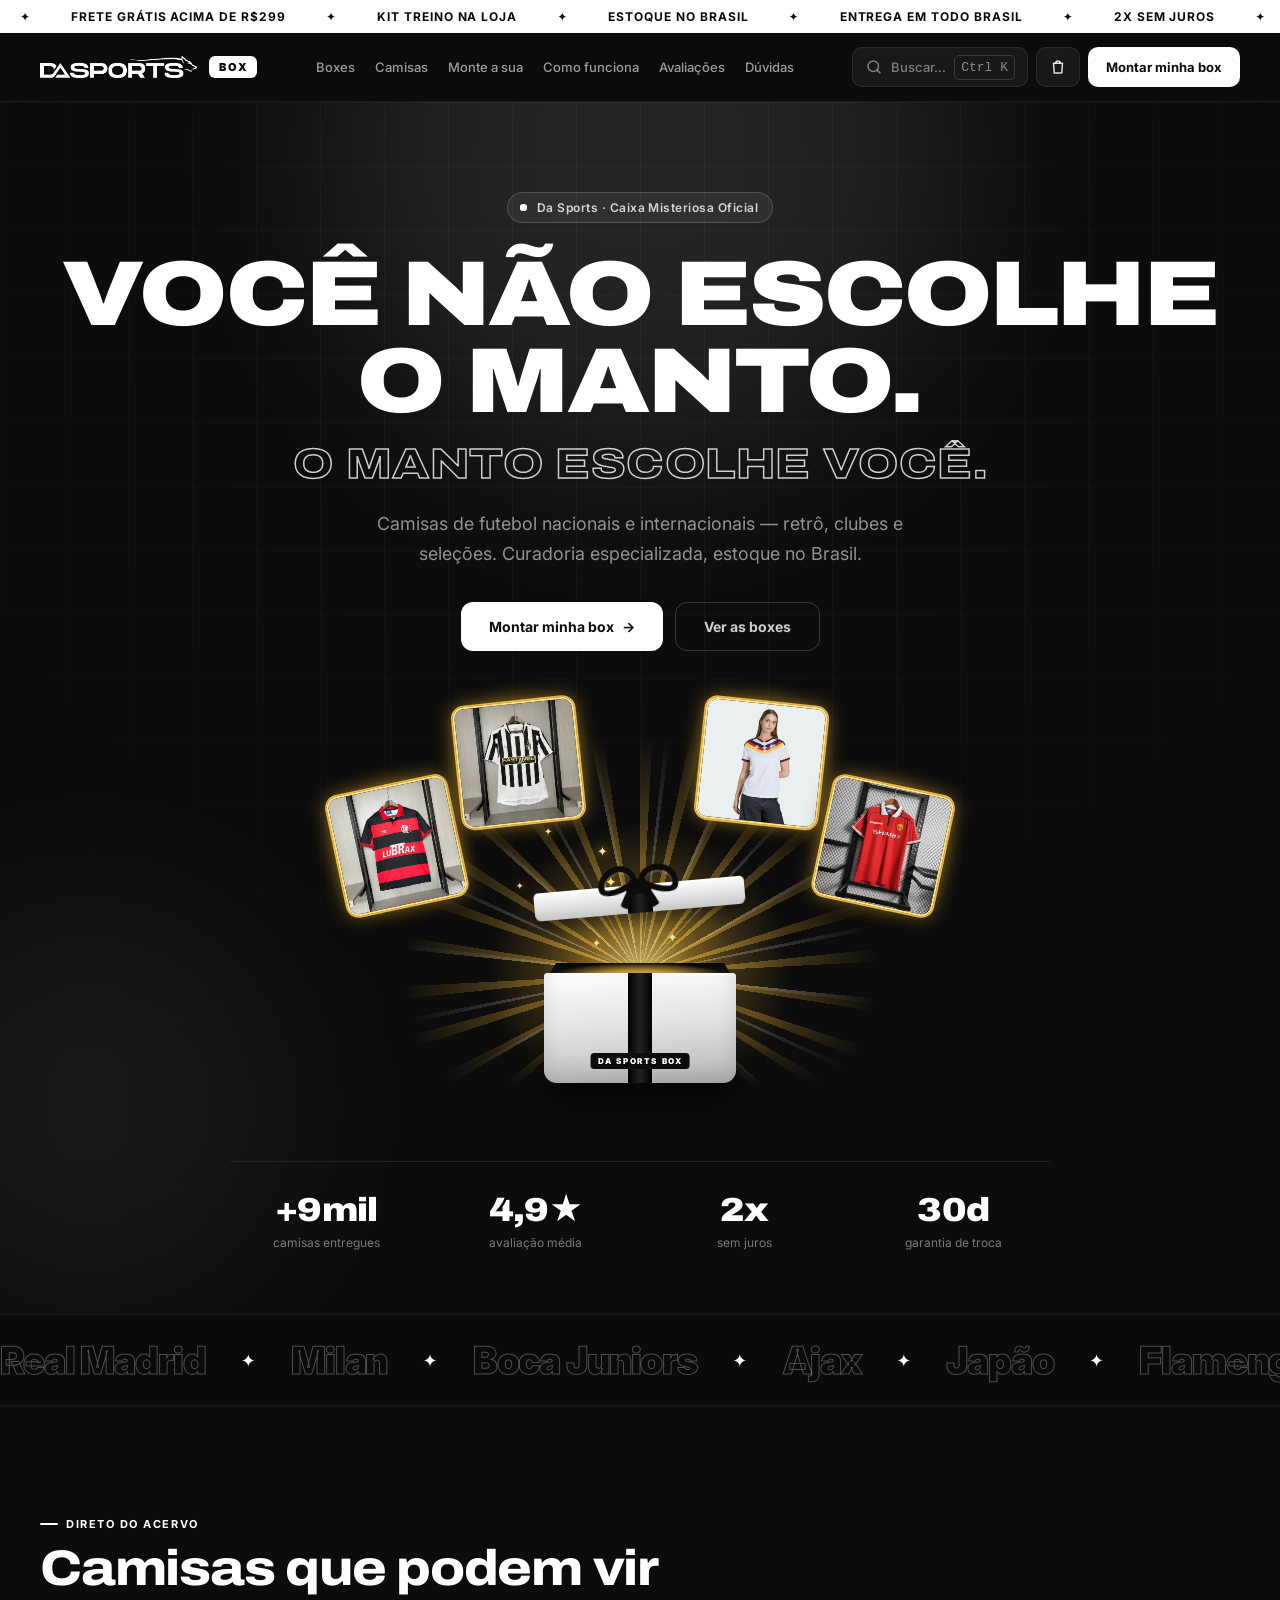
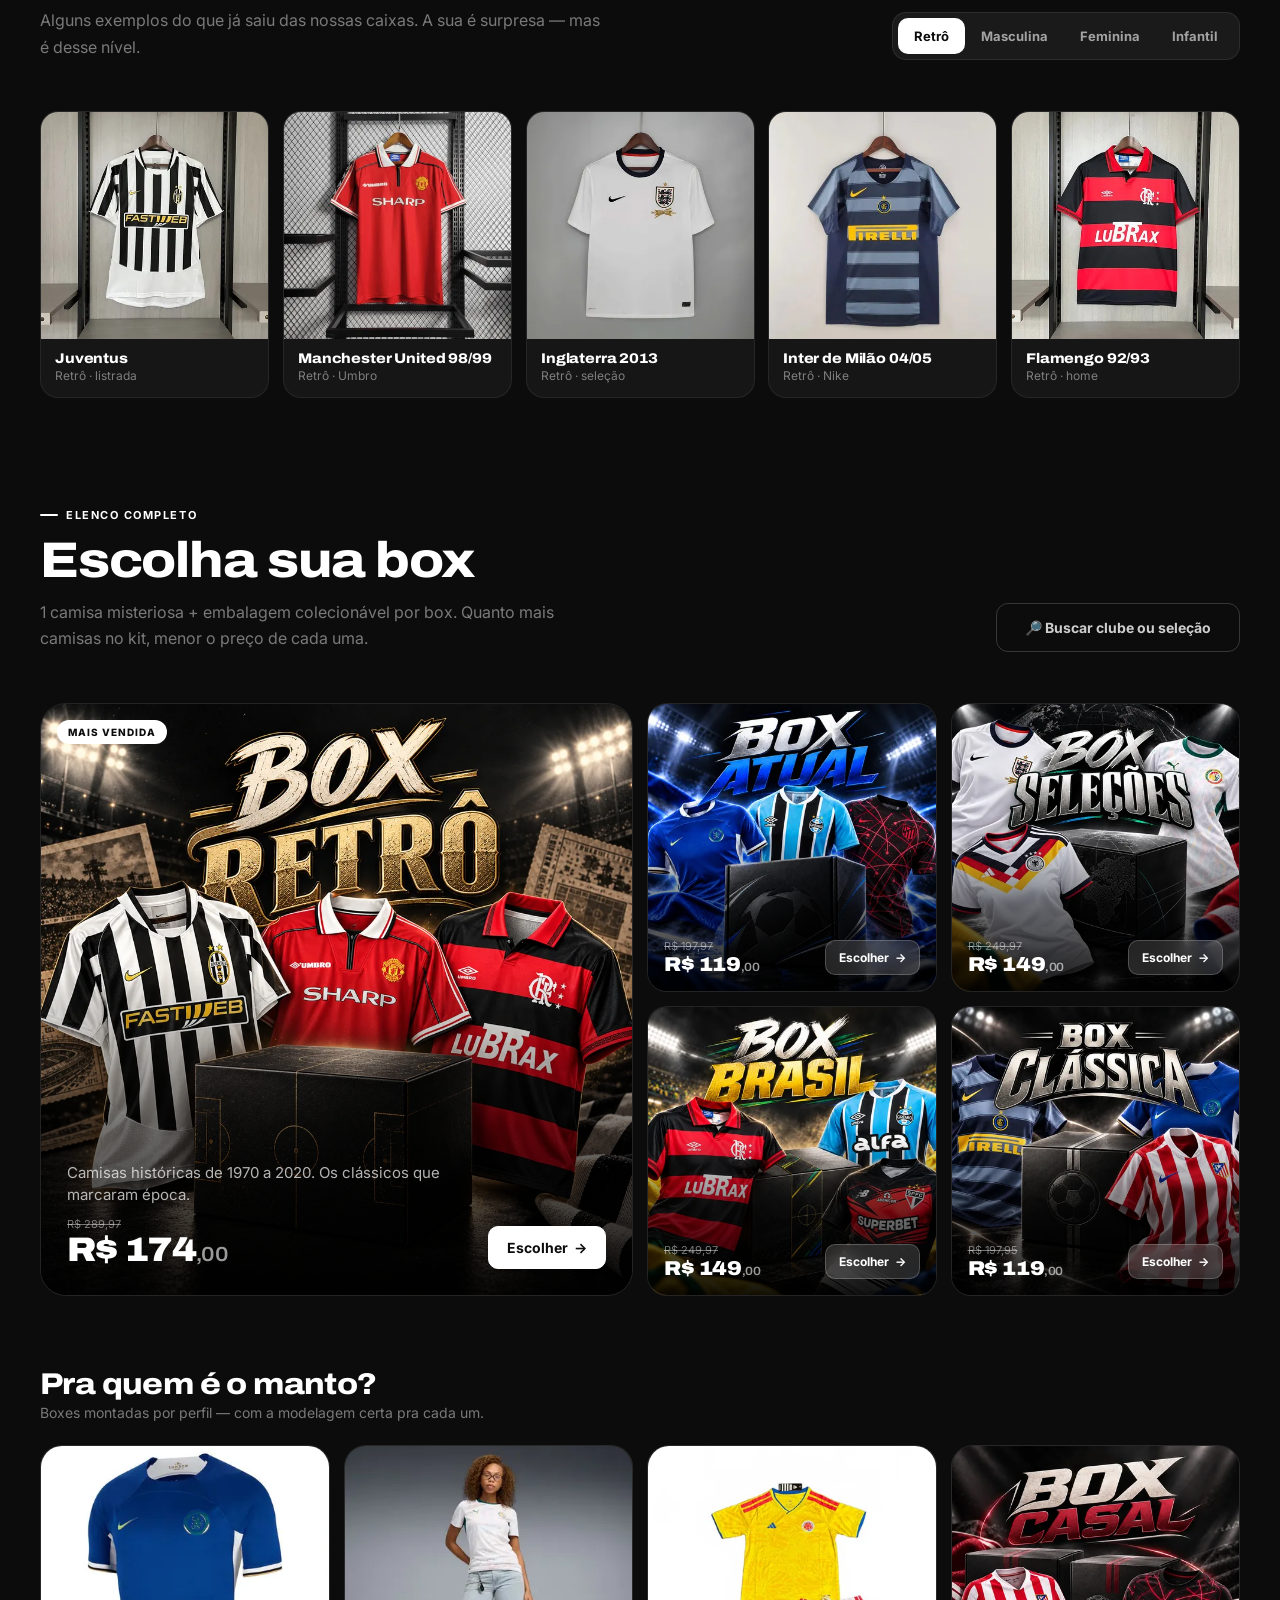
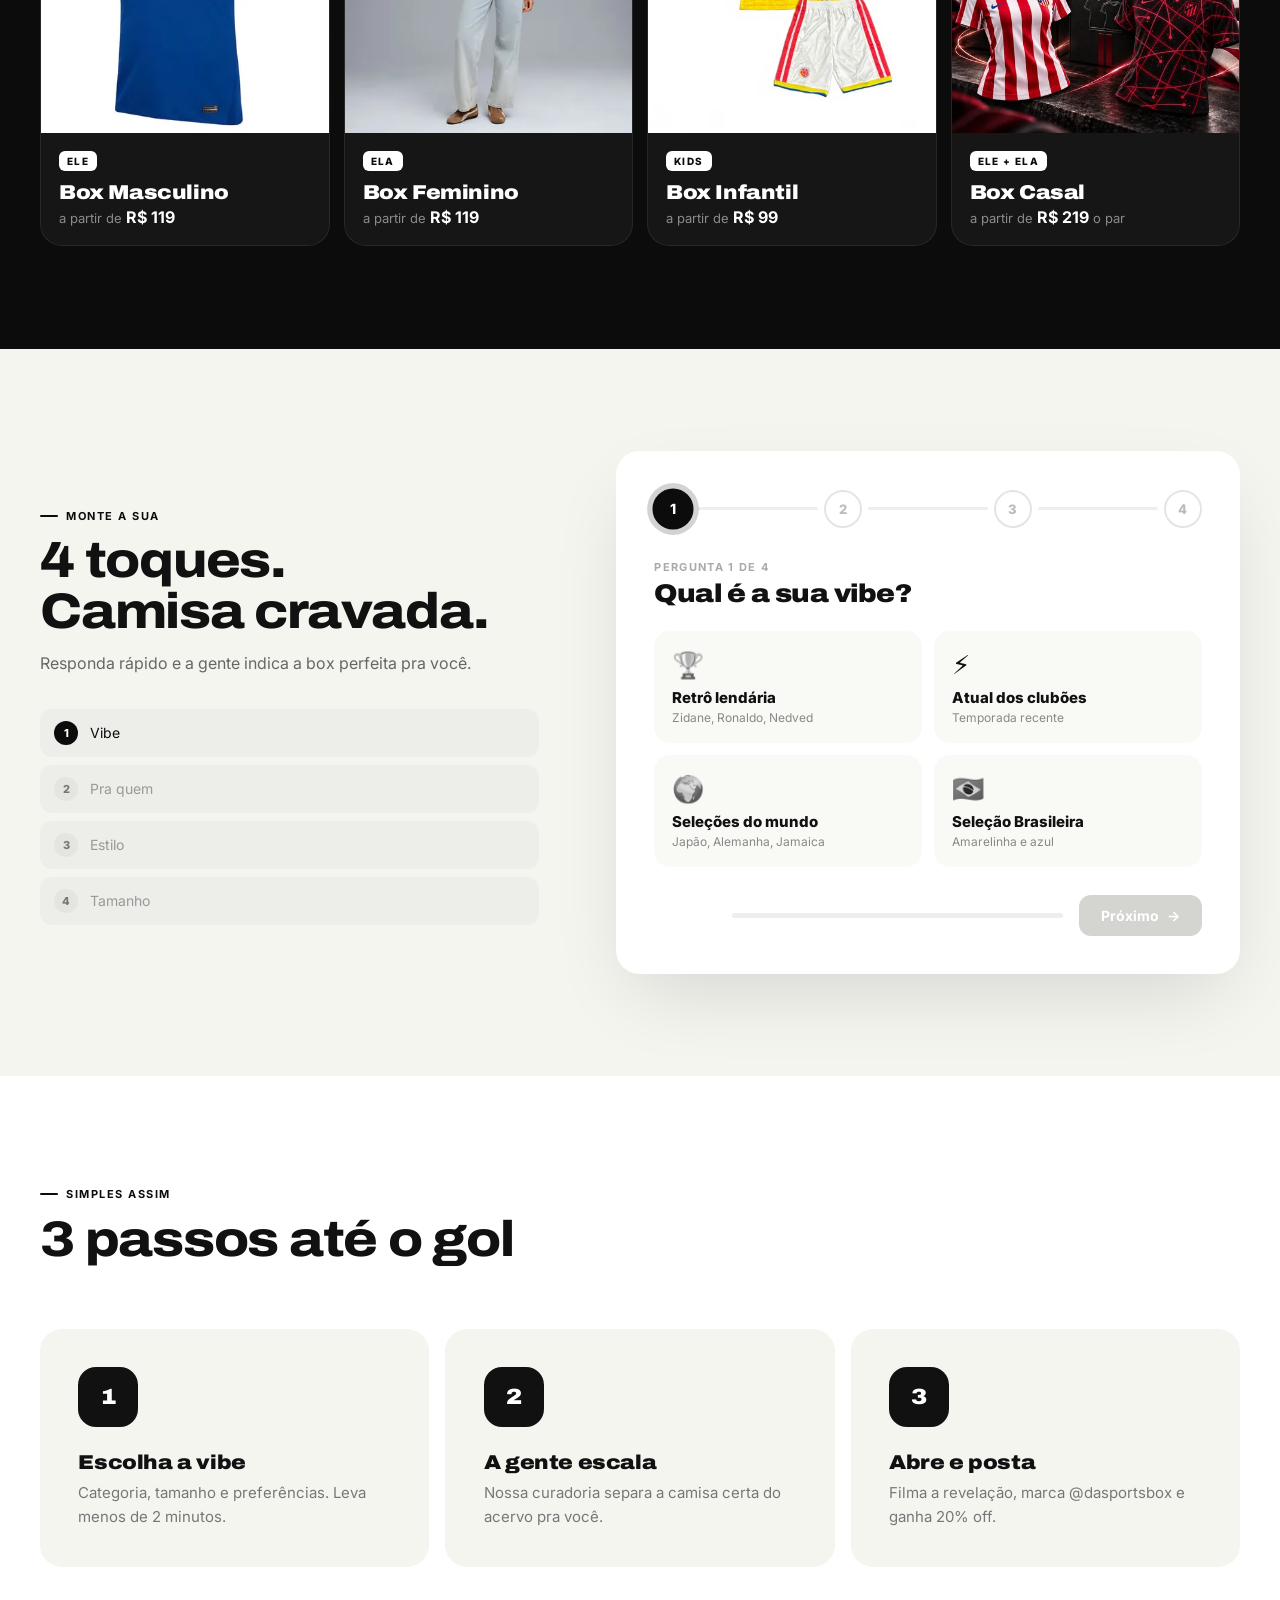
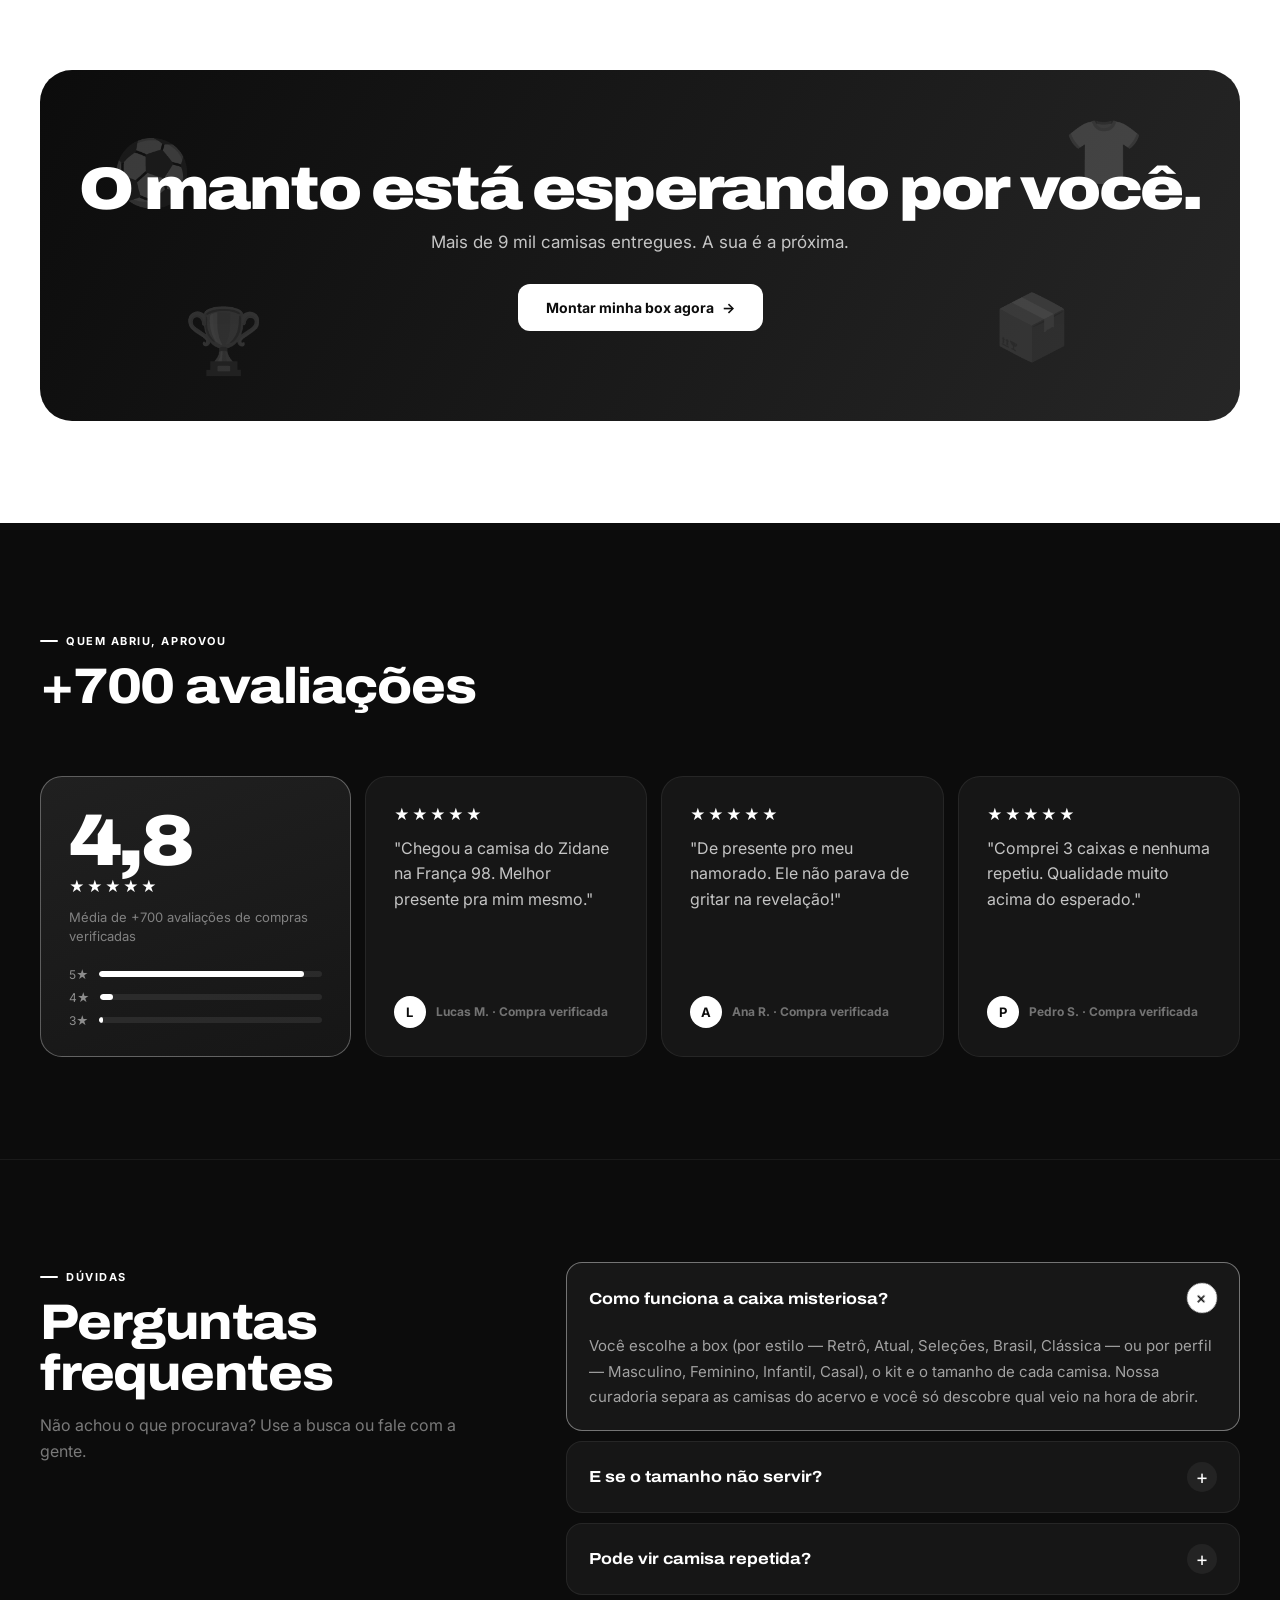
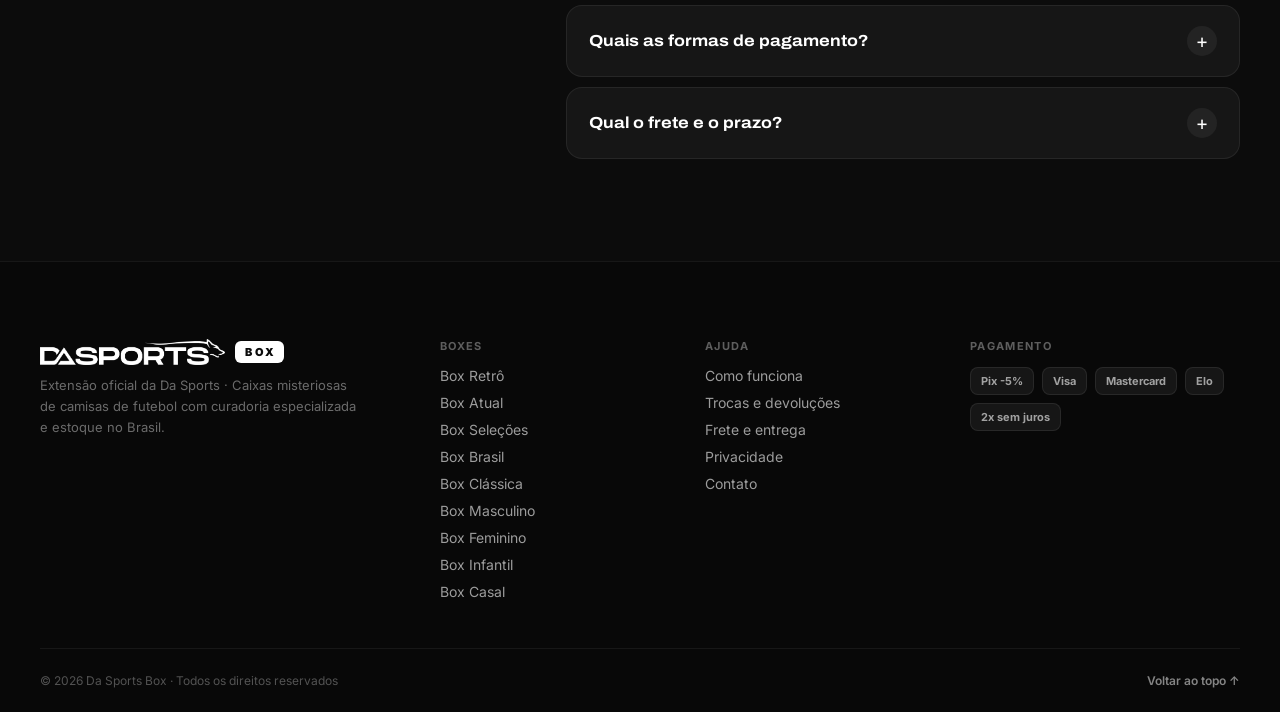
==== commit 5ecc03a9: "Alteração no layout Revisão de layout, UX e animações" ====
--- a/index.html
+++ b/index.html
@@ -120,22 +120,26 @@
     </div>
 
     <div class="reveal" id="heroFan">
-      <div class="rv-glow" aria-hidden="true"></div>
-      <div class="rv-beam" aria-hidden="true"></div>
+      <div class="rv-light" aria-hidden="true">
+        <div class="rv-rays"><i></i><i></i></div>
+        <div class="rv-glow"></div>
+        <div class="rv-motes" id="rvMotes"></div>
+      </div>
       <div class="rv-shirts" aria-hidden="true">
-        <div class="rv-shirt far" style="--x:-38cqw;--y:15cqw;--r:-12deg;--delay:.1s"><img src="img/camisas/retro/05-flamengo-retro-19921993-home-p.webp" alt="" width="420" height="420"></div>
-        <div class="rv-shirt" style="--x:-19cqw;--y:2cqw;--r:-6deg;--delay:0s"><img src="img/camisas/retro/01-camisa-juventus-retro-2010-preta-e-branca-p.webp" alt="" width="420" height="420"></div>
-        <div class="rv-shirt" style="--x:19cqw;--y:2cqw;--r:6deg;--delay:.05s"><img src="img/camisas/feminina/03-camisa-feminina-alemanha-202627-i-p.webp" alt="" width="420" height="420"></div>
-        <div class="rv-shirt far" style="--x:38cqw;--y:15cqw;--r:12deg;--delay:.15s"><img src="img/camisas/retro/02-camisa-manchester-united-home-1-199899-umbro-retro-masculina-p.webp" alt="" width="420" height="420"></div>
+        <div class="rv-shirt far" style="--x:-38cqw;--y:15cqw;--r:-12deg;--delay:.1s"><div class="rv-card"><img src="img/camisas/retro/05-flamengo-retro-19921993-home-p.webp" alt="" width="420" height="420"></div></div>
+        <div class="rv-shirt" style="--x:-19cqw;--y:2cqw;--r:-6deg;--delay:0s"><div class="rv-card"><img src="img/camisas/retro/01-camisa-juventus-retro-2010-preta-e-branca-p.webp" alt="" width="420" height="420"></div></div>
+        <div class="rv-shirt" style="--x:19cqw;--y:2cqw;--r:6deg;--delay:.05s"><div class="rv-card"><img src="img/camisas/feminina/03-camisa-feminina-alemanha-202627-i-p.webp" alt="" width="420" height="420"></div></div>
+        <div class="rv-shirt far" style="--x:38cqw;--y:15cqw;--r:12deg;--delay:.15s"><div class="rv-card"><img src="img/camisas/retro/02-camisa-manchester-united-home-1-199899-umbro-retro-masculina-p.webp" alt="" width="420" height="420"></div></div>
       </div>
       <div class="rv-sparks" id="rvSparks" aria-hidden="true"></div>
       <button type="button" class="rv-box" id="rvBox" aria-label="Abrir a caixa misteriosa">
         <span class="rv-inside"></span>
-        <span class="rv-flap rv-flap-l"></span>
-        <span class="rv-flap rv-flap-r"></span>
         <span class="rv-base"><span class="rv-q">?</span><span class="rv-tag">DA SPORTS BOX</span></span>
         <span class="rv-leak"></span>
-        <span class="rv-lid"><span class="rv-bow"><i></i><i></i></span></span>
+        <span class="rv-lid">
+          <span class="rv-lid-front"></span>
+          <span class="rv-bow"><i></i><i></i><b></b><b></b></span>
+        </span>
       </button>
       <div class="rv-flash" aria-hidden="true"></div>
       <span class="rv-hint">Toque na caixa pra embaralhar</span>
--- a/css/index.css
+++ b/css/index.css
@@ -62,53 +62,79 @@
 
 /* ---------- CAIXA MISTERIOSA ABRINDO ----------
    Etapas (classes em .reveal): shake → open → done; closing ao embaralhar.
-   Medidas em cqw (largura da .reveal). A abertura da caixa fica a
-   --mouth do chão; luz, faíscas e clarão saem dali. */
+   Estilo "item lendário": raios dourados, núcleo de luz branca e halo nas camisas.
+   Medidas em cqw (largura da .reveal); --mouth = altura da boca da caixa. */
 .reveal {
-  --gold: 255, 214, 120;
+  --gold: 255, 196, 64;
+  --gold-l: 255, 226, 140;
   --mouth: 18cqw;
   position: relative; width: 100%; max-width: 640px; aspect-ratio: 640 / 400;
   margin-top: clamp(1.5rem, 3vw, 2.5rem); container-type: inline-size;
   transition: transform .6s var(--ease);
 }
 
-/* Luz: brilho suave + feixe saindo da abertura */
+/* Toda a luz fica dentro desta área: não invade os números abaixo */
+.rv-light {
+  position: absolute; left: -30%; right: -30%; top: -12%; bottom: 0; overflow: hidden; pointer-events: none;
+  mask-image: linear-gradient(to top, transparent 0, #000 14%); -webkit-mask-image: linear-gradient(to top, transparent 0, #000 14%);
+}
+.rv-light > * { --cx: 50%; }
+
+.rv-rays {
+  position: absolute; left: 50%; bottom: var(--mouth); width: 110cqw; aspect-ratio: 1; margin-left: -55cqw; margin-bottom: -55cqw;
+  opacity: 0; transform: scale(.3); transition: opacity .9s ease, transform 1.2s var(--ease);
+  mask-image: radial-gradient(circle, #000 6%, rgba(0,0,0,.6) 22%, transparent 48%);
+  -webkit-mask-image: radial-gradient(circle, #000 6%, rgba(0,0,0,.6) 22%, transparent 48%);
+}
+.rv-rays i { position: absolute; inset: 0; border-radius: 50%; }
+.rv-rays i:first-child {
+  background: repeating-conic-gradient(from 0deg, rgba(var(--gold), .55) 0 3deg, transparent 3deg 12deg);
+  animation: spin 26s linear infinite;
+}
+.rv-rays i:last-child {
+  background: repeating-conic-gradient(from 6deg, rgba(255, 255, 255, .35) 0 1.2deg, transparent 1.2deg 18deg);
+  animation: spin 38s linear infinite reverse;
+}
+.reveal.open .rv-rays { opacity: 1; transform: none; }
+
 .rv-glow {
-  position: absolute; left: 50%; bottom: calc(var(--mouth) - 22cqw); width: 44cqw; aspect-ratio: 1; margin-left: -22cqw;
-  border-radius: 50%; pointer-events: none;
-  background: radial-gradient(circle, rgba(var(--gold), .38) 0%, rgba(var(--gold), .12) 38%, transparent 66%);
-  filter: blur(8px); opacity: 0; transform: scale(.5);
+  position: absolute; left: 50%; bottom: calc(var(--mouth) - 26cqw); width: 52cqw; aspect-ratio: 1; margin-left: -26cqw; border-radius: 50%;
+  background: radial-gradient(circle, rgba(var(--gold-l), .8) 0%, rgba(var(--gold), .45) 22%, rgba(var(--gold), .18) 42%, transparent 64%);
+  filter: blur(6px); opacity: 0; transform: scale(.4);
   transition: opacity .8s ease, transform 1s var(--ease);
 }
-.reveal.shake .rv-glow { opacity: .4; transform: scale(.6); }
+.reveal.shake .rv-glow { opacity: .45; transform: scale(.5); transition-duration: 1s; }
 .reveal.open .rv-glow { opacity: 1; transform: none; }
-.reveal.done .rv-glow { animation: glowPulse 3.5s ease-in-out infinite; }
-@keyframes glowPulse { 50% { opacity: .7; } }
-
-.rv-beam {
-  position: absolute; left: 50%; bottom: var(--mouth); width: 22cqw; height: 30cqw; margin-left: -11cqw; pointer-events: none;
-  background: linear-gradient(to top, rgba(255, 244, 214, .55), rgba(var(--gold), .14) 55%, transparent);
-  clip-path: polygon(24% 100%, 76% 100%, 100% 0, 0 0);
-  filter: blur(4px); opacity: 0; transform: scaleY(0); transform-origin: bottom;
-  transition: opacity .5s ease, transform .8s var(--ease);
-}
-.reveal.open .rv-beam { opacity: 1; transform: none; }
-.reveal.done .rv-beam { opacity: .6; transition-duration: 1.4s; }
-
-/* Caixa */
+.reveal.done .rv-glow { animation: glowPulse 2.8s ease-in-out infinite; }
+@keyframes glowPulse { 50% { opacity: .78; transform: scale(1.06); } }
+
+/* Partículas subindo */
+.rv-motes { position: absolute; left: 50%; bottom: var(--mouth); width: 0; height: 0; opacity: 0; transition: opacity .6s; }
+.reveal.open .rv-motes { opacity: 1; }
+.rv-mote {
+  position: absolute; bottom: 0; width: var(--s); height: var(--s); border-radius: 50%;
+  background: #fff; box-shadow: 0 0 6px 2px rgba(var(--gold), .9);
+  opacity: 0; animation: rise var(--t) linear infinite; animation-delay: var(--dl);
+}
+@keyframes rise {
+  0%   { transform: translate(var(--x0), 0) scale(.6); opacity: 0; }
+  15%  { opacity: 1; }
+  100% { transform: translate(var(--x1), -34cqw) scale(1); opacity: 0; }
+}
+
+/* ---------- Caixa: base + tampa ---------- */
 .rv-box {
   position: absolute; left: 50%; bottom: 1cqw; width: 30cqw; height: 26cqw; margin-left: -15cqw;
   background: none; border: none; padding: 0; cursor: pointer; z-index: 3;
   -webkit-tap-highlight-color: transparent;
 }
 .rv-box:focus-visible { outline: 2px solid #fff; outline-offset: 8px; border-radius: 3cqw; }
-
 .rv-base {
-  position: absolute; left: 0; right: 0; bottom: 0; height: 66%; border-radius: .8cqw .8cqw 2.4cqw 2.4cqw; overflow: hidden;
-  background: linear-gradient(170deg, #ffffff 0%, #e2e2e2 50%, #b3b3b3 100%);
-  box-shadow: 0 3cqw 5cqw -1.5cqw rgba(0,0,0,.8), inset 0 -1.6cqw 3cqw rgba(0,0,0,.12);
-}
-.rv-base::before { content: ''; position: absolute; left: 50%; top: 0; bottom: 0; width: 14%; margin-left: -7%; background: #0c0c0c; }
+  position: absolute; left: 0; right: 0; bottom: 0; height: 66%; border-radius: .6cqw .6cqw 2cqw 2cqw; overflow: hidden;
+  background: linear-gradient(175deg, #ffffff 0%, #e4e4e4 45%, #b8b8b8 100%);
+  box-shadow: 0 3cqw 5cqw -1.5cqw rgba(0,0,0,.85), inset 0 -1.6cqw 3cqw rgba(0,0,0,.12), inset 0 .4cqw 0 rgba(255,255,255,.9);
+}
+.rv-base::before { content: ''; position: absolute; left: 50%; top: 0; bottom: 0; width: 13%; margin-left: -6.5%; background: linear-gradient(90deg, #000, #222 50%, #000); }
 .rv-q {
   position: absolute; inset: 0; display: grid; place-items: center;
   font-family: var(--font-display); font-weight: 900; font-size: 9cqw; color: #0c0c0c; line-height: 1;
@@ -121,51 +147,41 @@
   font-size: max(7px, 1.25cqw); font-weight: 900; letter-spacing: .2em; color: #fff;
   background: #0c0c0c; padding: .5cqw 1.1cqw; border-radius: .6cqw;
 }
-
-/* Abertura: interior escuro com a luz no fundo (visível quando abre) */
+/* Boca da caixa: escura com a luz vindo do fundo */
 .rv-inside {
-  position: absolute; left: 2%; right: 2%; bottom: 62%; height: 15%;
-  clip-path: polygon(7% 0, 93% 0, 100% 100%, 0 100%);
+  position: absolute; left: 1.5%; right: 1.5%; bottom: 63%; height: 9%;
+  clip-path: polygon(5% 0, 95% 0, 100% 100%, 0 100%);
   background:
-    radial-gradient(ellipse 60% 90% at 50% 100%, rgba(255, 246, 220, .95), rgba(var(--gold), .45) 45%, transparent 75%),
-    linear-gradient(#050505, #1b1b1b);
-  opacity: 0; transition: opacity .25s;
+    radial-gradient(ellipse 60% 130% at 50% 100%, rgba(var(--gold-l), .95) 0%, rgba(var(--gold), .7) 40%, transparent 80%),
+    linear-gradient(#070707, #1a1a1a);
+  opacity: 0; transition: opacity .2s;
 }
 .reveal.open .rv-inside { opacity: 1; }
 
-/* Abas que abrem em "V" */
-.rv-flap {
-  position: absolute; bottom: 64%; width: 50%; height: 34%;
-  background: linear-gradient(to top, #d4d4d4, #fafafa);
-  border-radius: .6cqw .6cqw .3cqw .3cqw; box-shadow: 0 1cqw 2cqw rgba(0,0,0,.35);
-  opacity: 0; transform: scaleY(.1);
-  transition: transform .55s var(--ease-back), opacity .2s;
-}
-.rv-flap-l { left: 0;  transform-origin: 0 100%; }
-.rv-flap-r { right: 0; transform-origin: 100% 100%; }
-.reveal.open .rv-flap { opacity: 1; transition-delay: .12s; }
-.reveal.open .rv-flap-l { transform: rotate(-34deg); }
-.reveal.open .rv-flap-r { transform: rotate(34deg); }
-
-/* Tampa com laço */
-.rv-lid {
-  position: absolute; left: -6%; right: -6%; bottom: 58%; height: 22%; border-radius: 1.2cqw; z-index: 2;
-  background: linear-gradient(170deg, #ffffff 0%, #e8e8e8 60%, #c2c2c2 100%);
-  box-shadow: 0 1cqw 2cqw rgba(0,0,0,.35);
-}
-.rv-lid::before { content: ''; position: absolute; left: 50%; top: 0; bottom: 0; width: 12%; margin-left: -6%; background: #0c0c0c; }
-.rv-bow { position: absolute; left: 50%; bottom: 88%; width: 0; height: 0; }
+/* Tampa: face de cima + borda da frente + laço */
+.rv-lid { position: absolute; left: -5%; right: -5%; bottom: 60%; height: 17%; z-index: 2; }
+.rv-lid-front {
+  position: absolute; inset: 0; border-radius: .8cqw .8cqw 1cqw 1cqw;
+  background: linear-gradient(180deg, #ffffff 0%, #e2e2e2 55%, #c6c6c6 100%);
+  box-shadow: 0 1.2cqw 2cqw rgba(0,0,0,.4), inset 0 .3cqw 0 #fff;
+}
+.rv-lid-front::before { content: ''; position: absolute; left: 50%; top: 0; bottom: 0; width: 11.5%; margin-left: -5.75%; background: linear-gradient(90deg, #000, #222 50%, #000); }
+.rv-bow { position: absolute; left: 50%; top: .2cqw; width: 0; height: 0; }
 .rv-bow i {
-  position: absolute; bottom: 0; width: 6cqw; height: 4cqw; border: 1cqw solid #0c0c0c;
-  border-radius: 50% 50% 50% 50% / 60% 60% 40% 40%;
-}
-.rv-bow i:first-child { right: -.3cqw; transform: rotate(-22deg); transform-origin: right bottom; }
-.rv-bow i:last-child  { left: -.3cqw;  transform: rotate(22deg);  transform-origin: left bottom; }
-.rv-bow::after { content: ''; position: absolute; left: -1.2cqw; bottom: -1cqw; width: 2.4cqw; height: 2.4cqw; border-radius: 50%; background: #0c0c0c; }
+  position: absolute; bottom: 0; width: 6.2cqw; height: 4.2cqw;
+  border: 1cqw solid #0c0c0c; border-radius: 55% 45% 50% 50% / 65% 65% 35% 35%;
+  box-shadow: inset 0 .4cqw 0 rgba(255,255,255,.15);
+}
+.rv-bow i:nth-child(1) { right: -.2cqw; transform: rotate(-18deg); transform-origin: right bottom; }
+.rv-bow i:nth-child(2) { left: -.2cqw;  transform: rotate(18deg);  transform-origin: left bottom; }
+.rv-bow b { position: absolute; top: 0; width: 1.3cqw; height: 4cqw; background: #0c0c0c; border-radius: 0 0 .3cqw .3cqw; }
+.rv-bow b:nth-of-type(1) { right: 0; transform: rotate(28deg); transform-origin: top right; }
+.rv-bow b:nth-of-type(2) { left: 0;  transform: rotate(-28deg); transform-origin: top left; }
+.rv-bow::after { content: ''; position: absolute; left: -1.3cqw; bottom: -1.2cqw; width: 2.6cqw; height: 2.4cqw; border-radius: 40%; background: #0c0c0c; }
 
 .rv-leak {
-  position: absolute; left: 3%; right: 3%; bottom: 64%; height: .45cqw; border-radius: 1cqw; z-index: 1;
-  background: rgb(var(--gold)); box-shadow: 0 0 1.6cqw .6cqw rgba(var(--gold), .7); opacity: 0;
+  position: absolute; left: 2%; right: 2%; bottom: 64.5%; height: .5cqw; border-radius: 1cqw; z-index: 1;
+  background: rgb(var(--gold-l)); box-shadow: 0 0 1.4cqw .6cqw rgba(var(--gold), .9), 0 0 4cqw 1cqw rgba(var(--gold), .45); opacity: 0;
 }
 .reveal.shake .rv-leak { animation: leak .95s ease-in forwards; }
 @keyframes leak { to { opacity: 1; } }
@@ -179,25 +195,24 @@
   70% { transform: rotate(-5deg) translateY(-3%) scale(1.02); } 80% { transform: rotate(5deg) translateY(-2%) scale(1.03); }
   90% { transform: rotate(-3deg) translateY(-4%) scale(1.04); }
 }
-
-/* Posição da tampa aberta: logo acima da caixa, entre as camisas */
-.reveal.open .rv-lid { animation: lidPop .75s var(--ease-back) forwards; }
-.reveal.done .rv-lid { animation: lidFloat 4s ease-in-out infinite; transform: translate(-3cqw, -10cqw) rotate(-12deg); }
+/* A tampa só sobe e fica flutuando acima da caixa */
+.reveal.open .rv-lid { animation: lidPop .7s var(--ease-back) forwards; }
+.reveal.done .rv-lid { animation: lidFloat 3.6s ease-in-out infinite; transform: translateY(-11cqw) rotate(-5deg); }
 .reveal.closing .rv-lid { animation: lidBack .45s ease-in forwards; }
-@keyframes lidPop   { 0% { transform: none; } 45% { transform: translate(-2cqw, -13cqw) rotate(-20deg); } 100% { transform: translate(-3cqw, -10cqw) rotate(-12deg); } }
-@keyframes lidFloat { 0%, 100% { transform: translate(-3cqw, -10cqw) rotate(-12deg); } 50% { transform: translate(-3cqw, -11.2cqw) rotate(-9deg); } }
-@keyframes lidBack  { from { transform: translate(-3cqw, -10cqw) rotate(-12deg); } to { transform: none; } }
+@keyframes lidPop   { 0% { transform: none; } 50% { transform: translateY(-14cqw) rotate(-9deg); } 100% { transform: translateY(-11cqw) rotate(-5deg); } }
+@keyframes lidFloat { 0%, 100% { transform: translateY(-11cqw) rotate(-5deg); } 50% { transform: translateY(-12.3cqw) rotate(-3deg); } }
+@keyframes lidBack  { from { transform: translateY(-11cqw) rotate(-5deg); } to { transform: none; } }
 
 /* Clarão */
 .rv-flash {
-  position: absolute; left: 50%; bottom: calc(var(--mouth) - 18cqw); width: 36cqw; aspect-ratio: 1; margin-left: -18cqw; border-radius: 50%;
-  background: radial-gradient(circle, rgba(255,255,255,.95) 0%, rgba(255, 240, 200, .5) 30%, transparent 62%);
+  position: absolute; left: 50%; bottom: calc(var(--mouth) - 22cqw); width: 44cqw; aspect-ratio: 1; margin-left: -22cqw; border-radius: 50%;
+  background: radial-gradient(circle, rgba(var(--gold-l), .95) 0%, rgba(var(--gold), .5) 28%, transparent 62%);
   opacity: 0; pointer-events: none; z-index: 4;
 }
-.reveal.open .rv-flash { animation: flash .6s ease-out; }
-@keyframes flash { 0% { opacity: 0; transform: scale(.3); } 25% { opacity: 1; } 100% { opacity: 0; transform: scale(1.3); } }
-
-/* Camisas: saem de dentro da caixa e voltam ao embaralhar */
+.reveal.open .rv-flash { animation: flash .65s ease-out; }
+@keyframes flash { 0% { opacity: 0; transform: scale(.3); } 25% { opacity: 1; } 100% { opacity: 0; transform: scale(1.4); } }
+
+/* ---------- Camisas com halo lendário ---------- */
 .rv-shirts { position: absolute; inset: 0; z-index: 2; pointer-events: none; }
 .rv-shirt {
   position: absolute; left: 50%; top: 0; width: 19cqw; margin-left: -9.5cqw;
@@ -209,28 +224,44 @@
   transition: transform .95s var(--ease-back), opacity .2s;
   transition-delay: calc(.15s + var(--delay)), calc(.15s + var(--delay));
 }
-.rv-shirt img {
-  width: 100%; height: auto; aspect-ratio: 1; object-fit: cover; border-radius: 1.8cqw;
+.rv-card { position: relative; border-radius: 1.8cqw; }
+.rv-card::before {                                 /* halo */
+  content: ''; position: absolute; inset: -12%; border-radius: 30%; z-index: -1;
+  background: radial-gradient(closest-side, rgba(var(--gold-l), .7), rgba(var(--gold), .25) 60%, transparent);
+  filter: blur(8px); opacity: 0; transition: opacity .8s .4s;
+}
+.rv-card::after {                                  /* reflexo passando */
+  content: ''; position: absolute; inset: 0; border-radius: inherit; pointer-events: none;
+  background: linear-gradient(115deg, transparent 38%, rgba(255,255,255,.65) 50%, transparent 62%) no-repeat;
+  background-size: 260% 100%; background-position: 150% 0;
+}
+.rv-card img {
+  display: block; width: 100%; height: auto; aspect-ratio: 1; object-fit: cover; border-radius: inherit;
   border: .4cqw solid #fff; box-shadow: 0 2.5cqw 4cqw -1cqw rgba(0,0,0,.75);
-}
-.reveal.done .rv-shirt img { animation: float 5s ease-in-out infinite; }
-.reveal.done .rv-shirt:nth-child(2) img { animation-delay: -1.2s; }
-.reveal.done .rv-shirt:nth-child(3) img { animation-delay: -2.4s; }
-.reveal.done .rv-shirt:nth-child(4) img { animation-delay: -3.6s; }
-
-/* Faíscas */
+  transition: border-color .6s, box-shadow .6s;
+}
+.reveal.open .rv-card::before { opacity: 1; }
+.reveal.open .rv-card img { border-color: rgb(var(--gold-l)); box-shadow: 0 0 0 .25cqw rgba(var(--gold), .9), 0 0 3cqw rgba(var(--gold), .55), 0 2.5cqw 4cqw -1cqw rgba(0,0,0,.75); }
+.reveal.done .rv-card { animation: float 5s ease-in-out infinite; }
+.reveal.done .rv-card::after { animation: sheen 3.6s ease-in-out infinite; }
+.reveal.done .rv-shirt:nth-child(2) .rv-card, .reveal.done .rv-shirt:nth-child(2) .rv-card::after { animation-delay: -1.2s; }
+.reveal.done .rv-shirt:nth-child(3) .rv-card, .reveal.done .rv-shirt:nth-child(3) .rv-card::after { animation-delay: -2.4s; }
+.reveal.done .rv-shirt:nth-child(4) .rv-card, .reveal.done .rv-shirt:nth-child(4) .rv-card::after { animation-delay: -.6s; }
+@keyframes sheen { 0%, 55% { background-position: 150% 0; } 100% { background-position: -50% 0; } }
+
+/* Faíscas da explosão */
 .rv-sparks { position: absolute; left: 50%; bottom: var(--mouth); width: 0; height: 0; z-index: 3; pointer-events: none; }
 .rv-spark {
   position: absolute; left: 0; top: 0; width: var(--s, 5px); height: var(--s, 5px); border-radius: 50%;
-  background: #fff; box-shadow: 0 0 6px 1px rgba(var(--gold), .8);
+  background: #fff; box-shadow: 0 0 8px 2px rgba(var(--gold), .9);
   animation: spark var(--t, 1s) cubic-bezier(.15, .7, .3, 1) forwards;
 }
 @keyframes spark { 0% { transform: translate(0, 0) scale(1); opacity: 1; } 100% { transform: translate(var(--dx), var(--dy)) scale(.2); opacity: 0; } }
 .rv-star {
-  position: absolute; color: rgba(255, 236, 190, .9); font-size: var(--s, 12px); text-shadow: 0 0 8px rgba(var(--gold), .7);
-  animation: twinkle 2.6s ease-in-out infinite; animation-delay: var(--dl, 0s);
-}
-@keyframes twinkle { 0%, 100% { opacity: 0; transform: scale(.4) rotate(0); } 50% { opacity: .9; transform: scale(1) rotate(45deg); } }
+  position: absolute; color: rgb(var(--gold-l)); font-size: var(--s, 12px); text-shadow: 0 0 10px rgba(var(--gold), .9);
+  animation: twinkle 2.4s ease-in-out infinite; animation-delay: var(--dl, 0s);
+}
+@keyframes twinkle { 0%, 100% { opacity: 0; transform: scale(.4) rotate(0); } 50% { opacity: 1; transform: scale(1) rotate(45deg); } }
 
 .rv-hint {
   position: absolute; left: 50%; bottom: -1.7rem; transform: translateX(-50%);
@@ -243,12 +274,11 @@
 @container (max-width: 560px) {
   .reveal { --mouth: 25cqw; }
   .rv-shirt.far { display: none; }
-  .rv-shirt { width: 34cqw; margin-left: -17cqw; }
-  .rv-shirt:nth-child(2) { --x: -27cqw !important; --y: 3cqw !important; }
-  .rv-shirt:nth-child(3) { --x: 27cqw !important; --y: 3cqw !important; }
-  .reveal.open .rv-shirt, .rv-shirt { --start: 44cqw; }
-  .rv-shirt { transform: translate(0, 44cqw) scale(.1); }
+  .rv-shirt { width: 34cqw; margin-left: -17cqw; transform: translate(0, 44cqw) scale(.1); }
+  .rv-shirt:nth-child(2) { --x: -27cqw !important; --y: 1cqw !important; }
+  .rv-shirt:nth-child(3) { --x: 27cqw !important; --y: 1cqw !important; }
   .rv-box { width: 42cqw; height: 36cqw; margin-left: -21cqw; }
+  .reveal.done .rv-lid { transform: translateY(-12cqw) rotate(-5deg); }
 }
 
 .hero-stats {
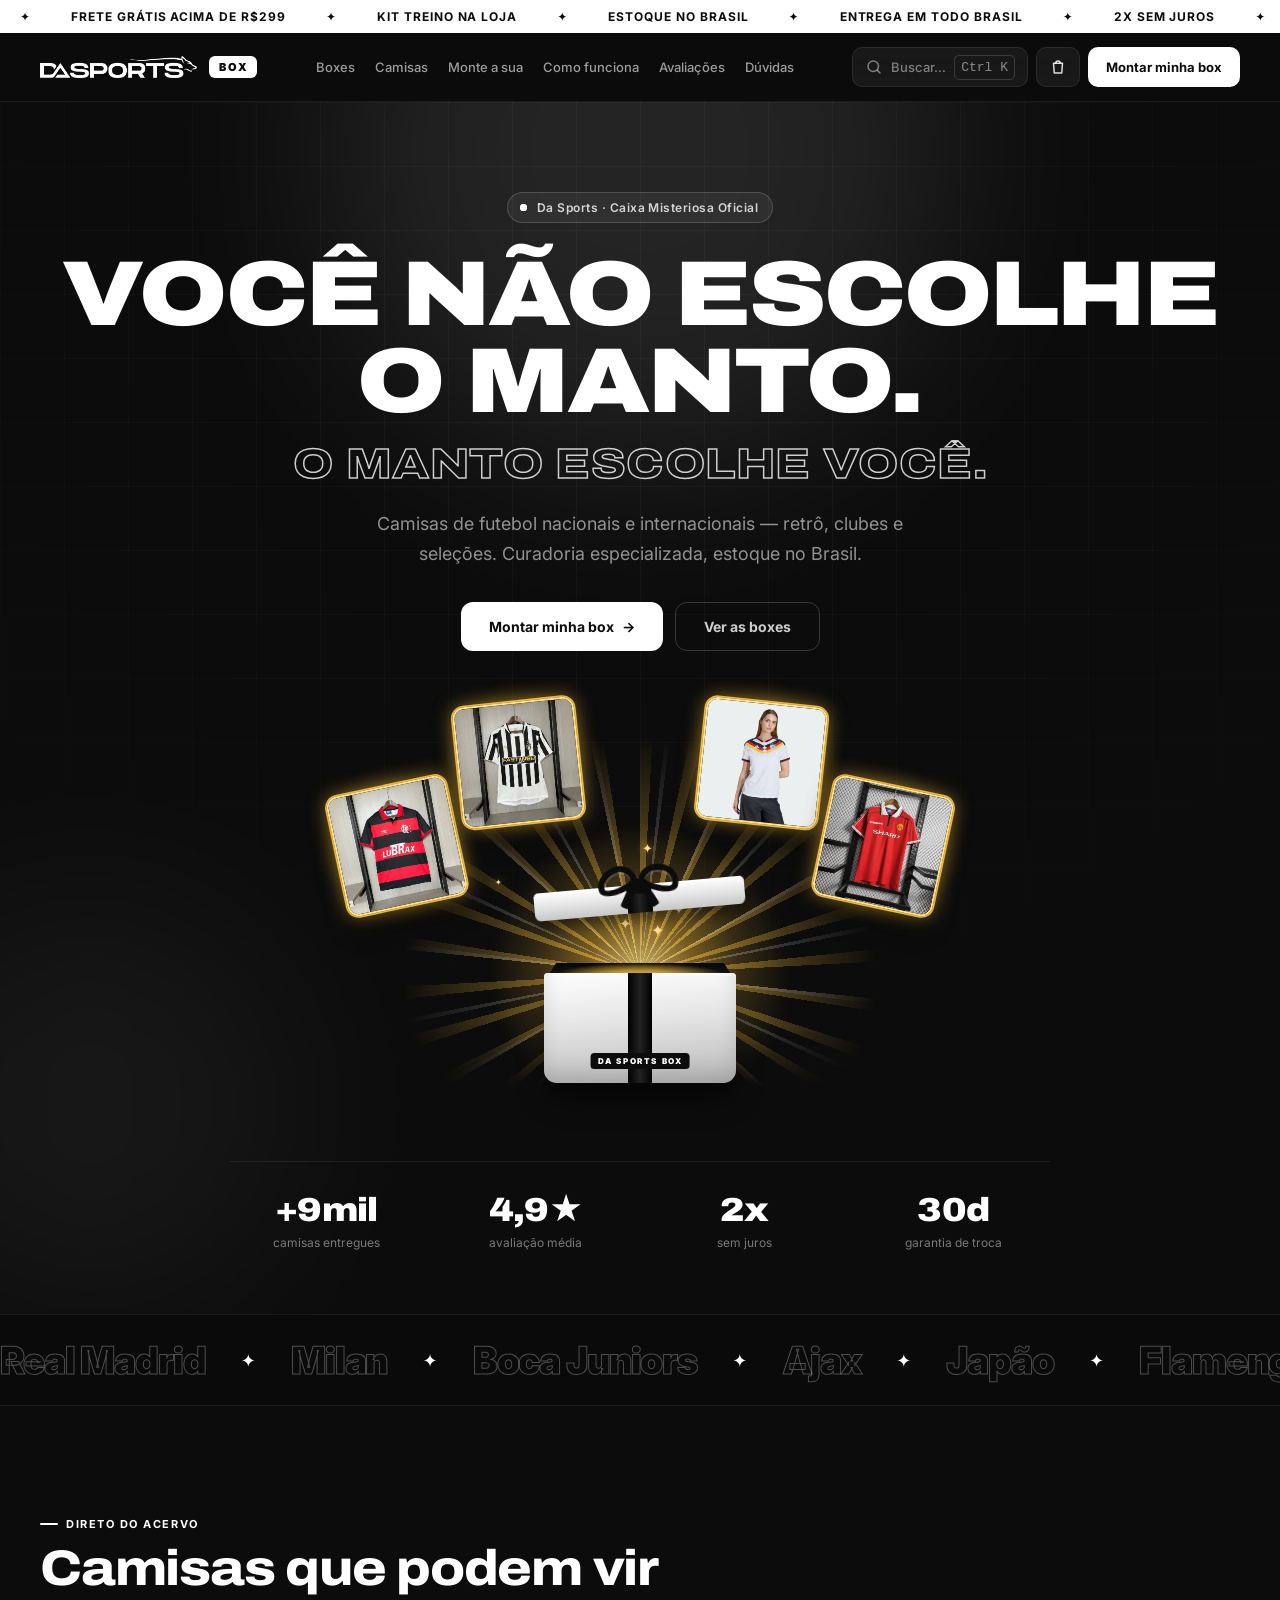
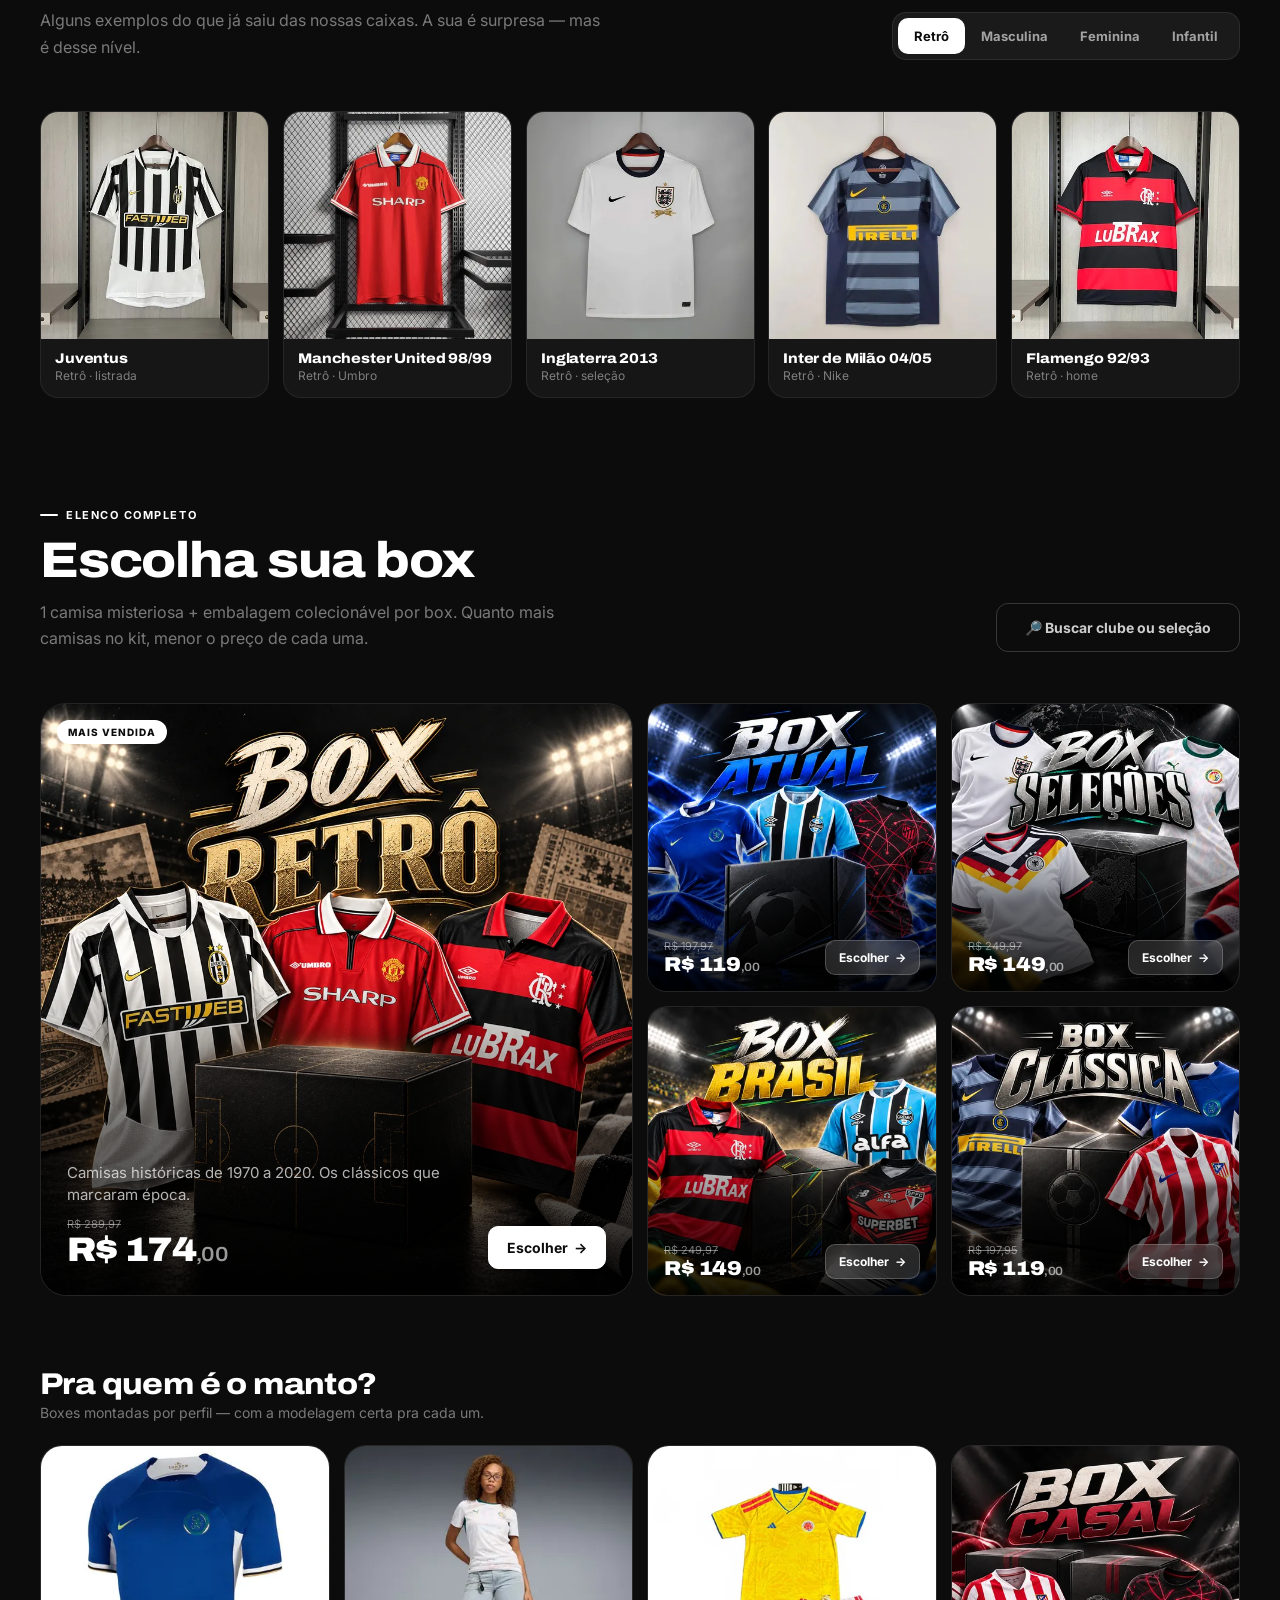
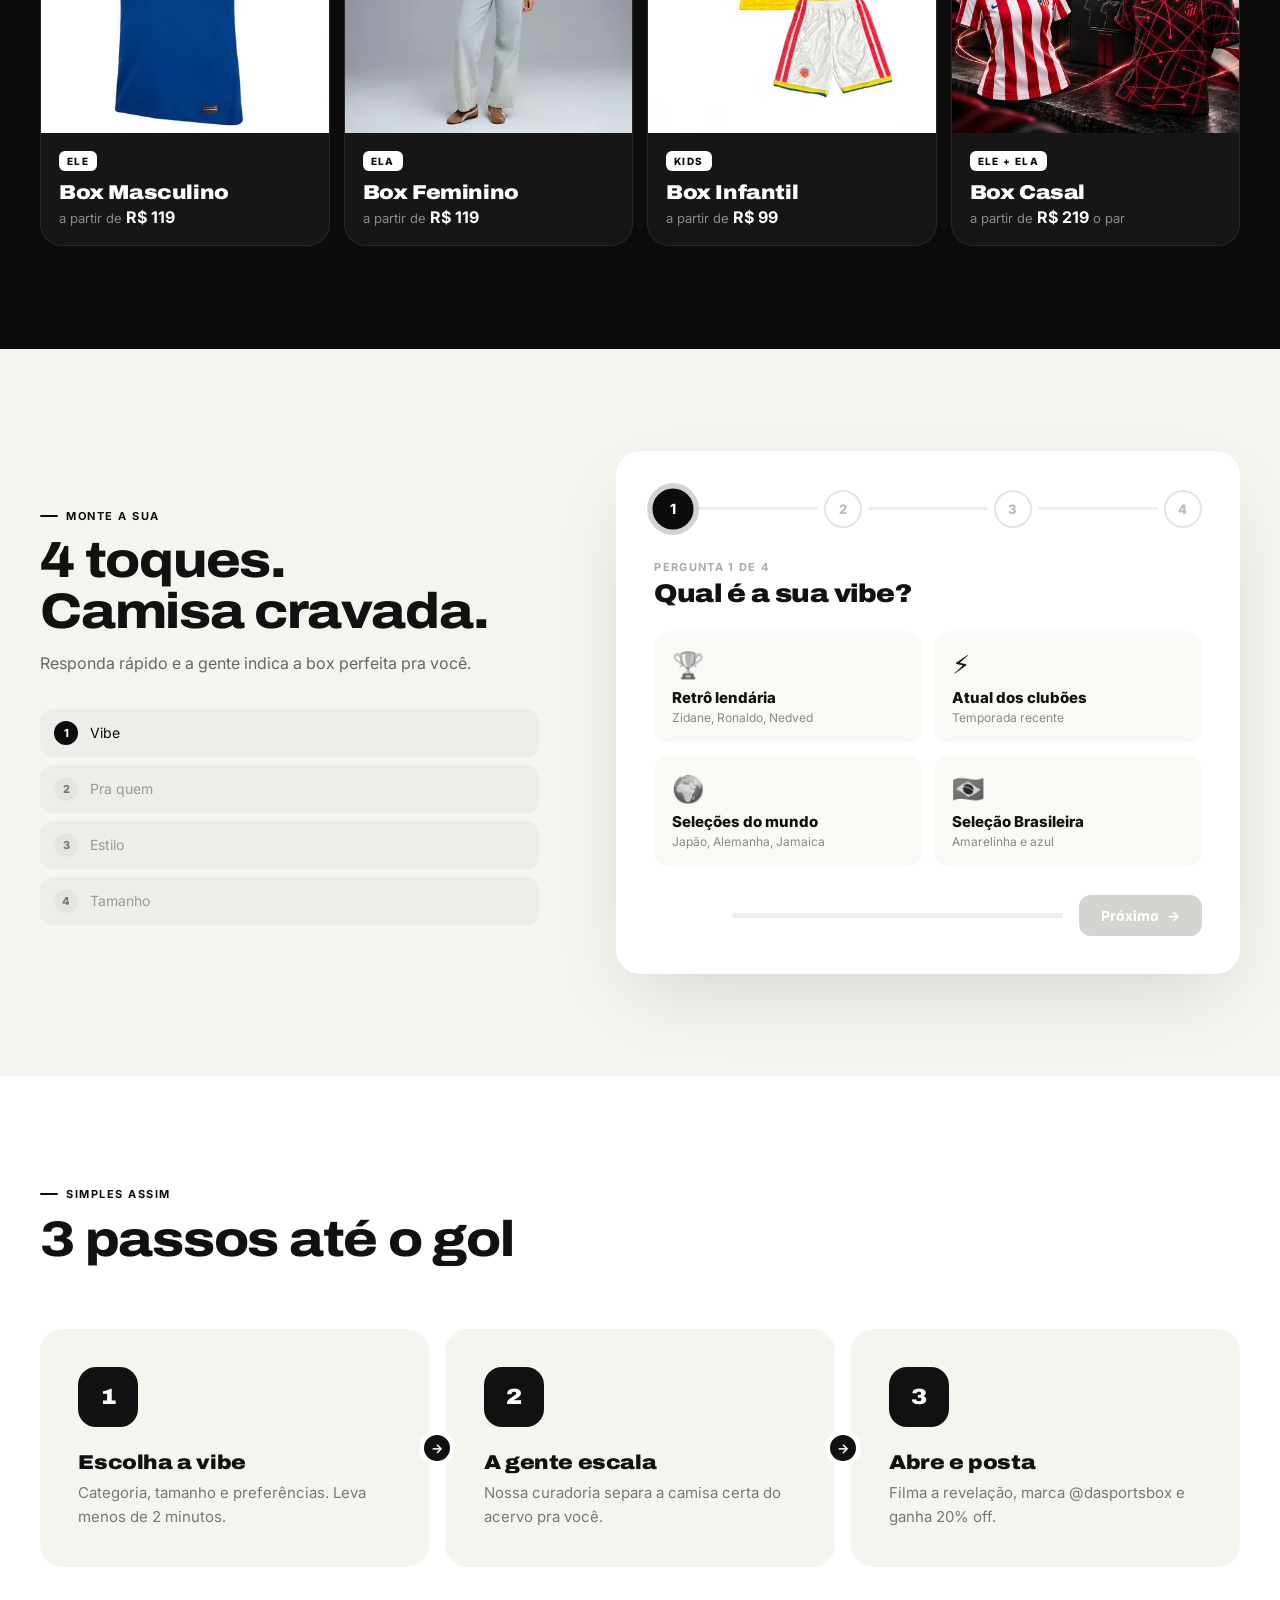
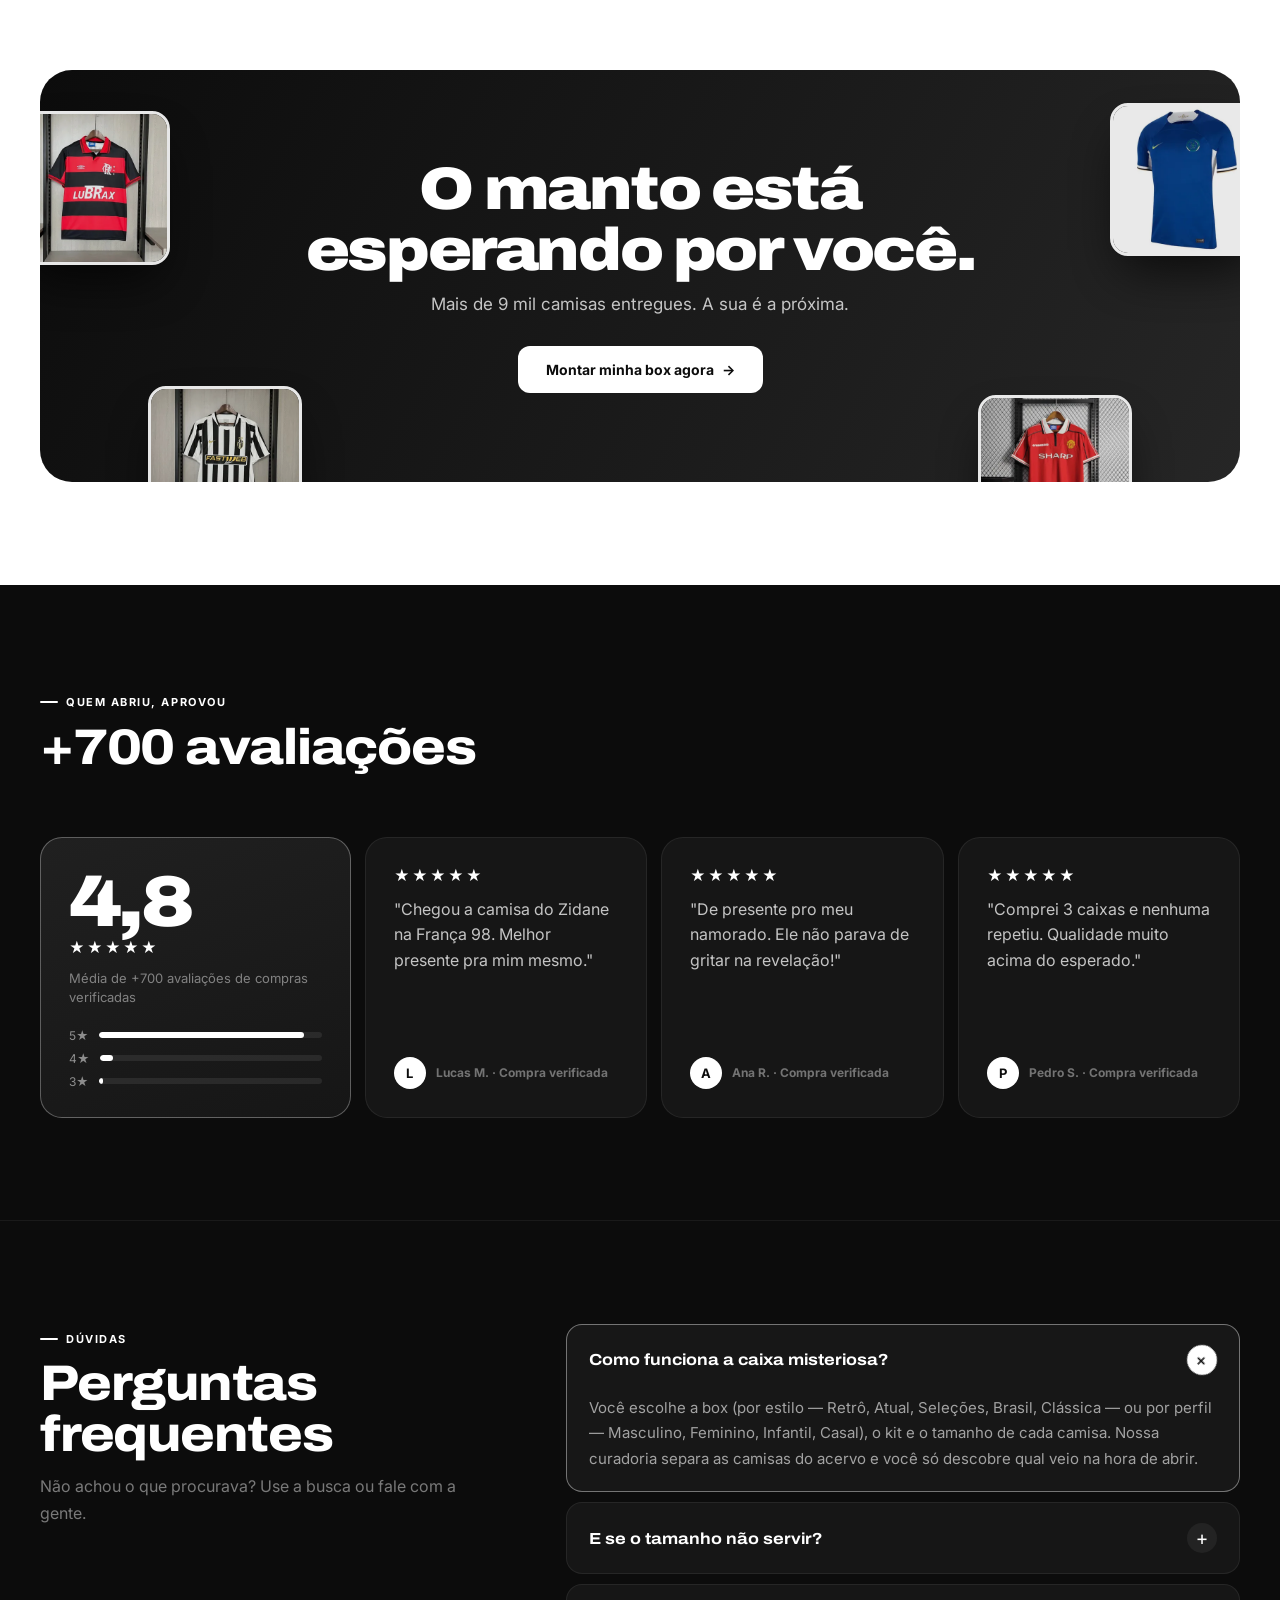
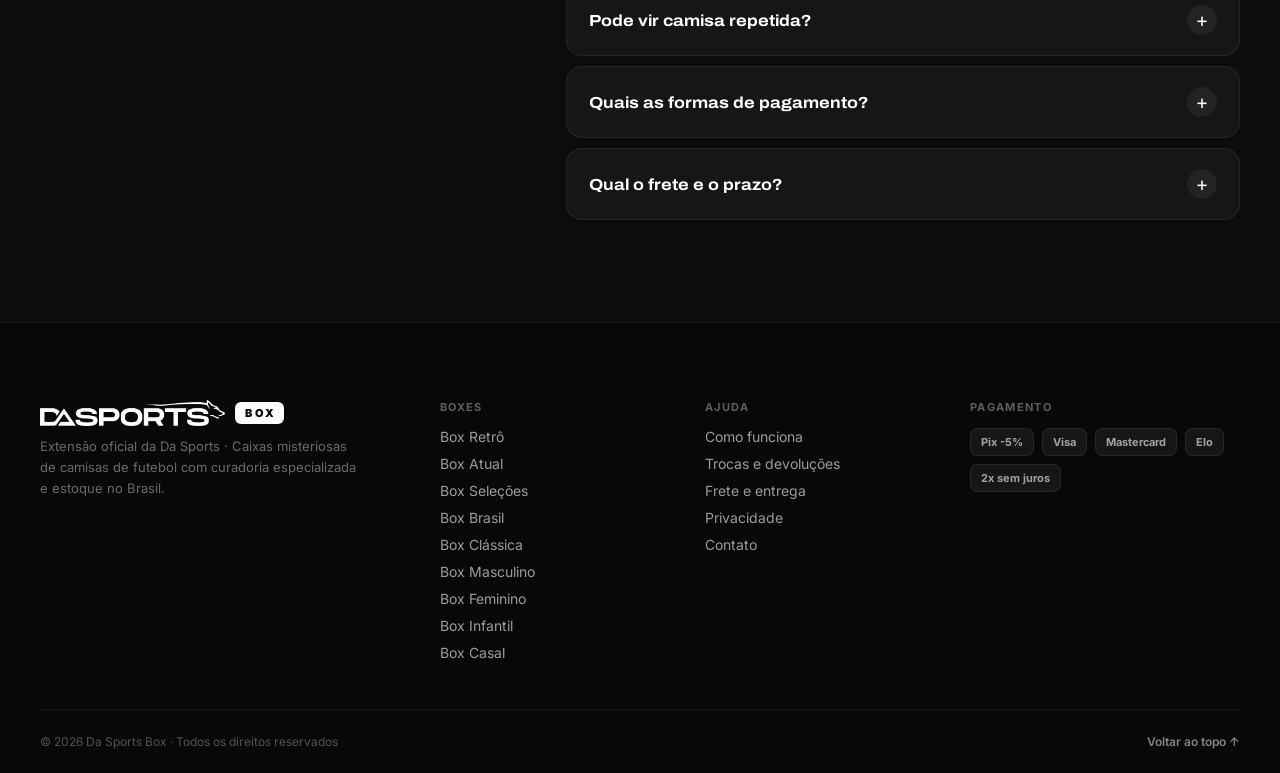
==== commit 6778d993: "Página de produto com avaliações e dúvidas; banner e passos da home Página de box: - Nova seção "O q" ====
--- a/index.html
+++ b/index.html
@@ -418,7 +418,12 @@
 <section class="cta-wrap">
   <div class="container">
     <div class="cta-banner" data-reveal="scale">
-      <div class="cta-emojis" aria-hidden="true"><span>⚽</span><span>👕</span><span>🏆</span><span>📦</span></div>
+      <div class="cta-shirts" aria-hidden="true">
+        <img src="img/camisas/retro/05-flamengo-retro-19921993-home-p.webp" alt="" loading="lazy" width="420" height="420">
+        <img src="img/camisas/retro/01-camisa-juventus-retro-2010-preta-e-branca-p.webp" alt="" loading="lazy" width="420" height="420">
+        <img src="img/camisas/masculina/02-camisa-chelsea-i-2324-nike-azul-p.webp" alt="" loading="lazy" width="420" height="420">
+        <img src="img/camisas/retro/02-camisa-manchester-united-home-1-199899-umbro-retro-masculina-p.webp" alt="" loading="lazy" width="420" height="420">
+      </div>
       <h2 class="cta-title">O manto está esperando por você.</h2>
       <p class="cta-sub">Mais de 9 mil camisas entregues. A sua é a próxima.</p>
       <a class="btn btn-white" href="#quiz">Montar minha box agora <span class="arr">→</span></a>
--- a/css/global.css
+++ b/css/global.css
@@ -416,7 +416,7 @@
 }
 
 /* Emojis decorativos em escala de cinza — identidade 100% preto e branco */
-.box-icon, .quiz-summary b, .search-title, .q-emoji, .q-result-emoji, .search-thumb:not(:has(img)), .mi-big, .tb:not(.tb-photo), .xs-emoji, .ki, .trust b, .cta-emojis span, .search-empty b { filter: grayscale(1); }
+.box-icon, .quiz-summary b, .search-title, .q-emoji, .q-result-emoji, .search-thumb:not(:has(img)), .mi-big, .tb:not(.tb-photo), .xs-emoji, .ki, .trust b, .search-empty b { filter: grayscale(1); }
 
 /* Fonte display (Archivo expandida) nos títulos e números */
 .hero-h1, .cta-title, .box-name, .box-price, .ih1, .q-question, .q-result-name, .stat-n, .rev-big,
@@ -594,7 +594,7 @@
    não ficam levantados/deslocados depois de tocados */
 @media (hover: none) {
   html .box-card:hover, html .fit-card:hover, html .rev-card:hover, html .hw-step:hover,
-  html .xs-card:hover, html .kc:hover, html .q-opt:hover, html .tb:hover, html .sz-tab:hover,
+  html .xs-card:hover, html .p-rev-card:hover, html .kc:hover, html .q-opt:hover, html .tb:hover, html .sz-tab:hover,
   html .szb:not(.on):hover, html .btn:hover, html .nav-cta:hover, html .foot-links a:hover { transform: none; }
   html .box-card:hover .box-cover img, html .fit-card:hover .fit-img img,
   html .shirt-card:hover .shirt-img img, html .xs-card:hover .xs-photo img { transform: none; }
--- a/css/index.css
+++ b/css/index.css
@@ -499,9 +499,14 @@
 .how { background: #fff; color: #111; }
 .how-steps { display: grid; grid-template-columns: repeat(3, 1fr); gap: 16px; position: relative; }
 .hw-step {
-  padding: clamp(1.5rem, 3vw, 2.5rem); border-radius: 22px; background: var(--paper);
+  position: relative; padding: clamp(1.5rem, 3vw, 2.5rem); border-radius: 22px; background: var(--paper);
   transition: transform .5s var(--ease), background .3s, box-shadow .5s var(--ease);
-  overflow: hidden;
+}
+/* Seta entre as etapas */
+.hw-step:not(:last-child)::before {
+  content: '→'; position: absolute; z-index: 2; top: 50%; right: -21px; margin-top: -13px;
+  width: 26px; height: 26px; border-radius: 50%; display: grid; place-items: center;
+  background: #111; color: #fff; font-size: 13px; font-weight: 700; box-shadow: 0 0 0 5px #fff;
 }
 .hw-step.spotlight::after { background: radial-gradient(360px circle at var(--mx, 50%) var(--my, 50%), rgba(var(--accent-rgb),.1), transparent 45%); }
 .hw-step:hover { transform: translateY(-6px); background: #fff; box-shadow: 0 30px 70px -25px rgba(0,0,0,.2); }
@@ -523,13 +528,20 @@
   animation: gradShift 10s ease infinite;
 }
 @keyframes gradShift { 50% { background-position: 100% 50%; } }
-.cta-emojis span { position: absolute; font-size: clamp(34px, 5vw, 64px); opacity: .18; filter: grayscale(1); animation: float 6s ease-in-out infinite; }
-.cta-emojis span:nth-child(1) { left: 6%; top: 18%; }
-.cta-emojis span:nth-child(2) { right: 8%; top: 12%; animation-delay: -1.5s; }
-.cta-emojis span:nth-child(3) { left: 12%; bottom: 12%; animation-delay: -3s; }
-.cta-emojis span:nth-child(4) { right: 14%; bottom: 16%; animation-delay: -4.5s; }
-.cta-emojis { position: absolute; inset: 0; pointer-events: none; }
-.cta-title { position: relative; font-size: clamp(30px, 5vw, 60px); font-weight: 900; letter-spacing: -.04em; color: #fff; margin-bottom: .75rem; line-height: 1.02; }
+/* Camisas do acervo nos cantos do banner (inclinadas, entrando pela borda) */
+.cta-shirts { position: absolute; inset: 0; pointer-events: none; }
+.cta-shirts img {
+  position: absolute; width: clamp(110px, 12vw, 160px); height: auto; aspect-ratio: 1; object-fit: cover;
+  border-radius: 18px; border: 3px solid #fff; box-shadow: 0 24px 50px -12px rgba(0,0,0,.8);
+  opacity: .9; animation: ctaFloat 7s ease-in-out infinite;
+}
+.cta-shirts img:nth-child(1) { --r: -14deg; left: -2%;  top: 10%; }
+.cta-shirts img:nth-child(2) { --r: 9deg;   left: 9%;   bottom: -14%; animation-delay: -2s; }
+.cta-shirts img:nth-child(3) { --r: 12deg;  right: -2%; top: 8%;  animation-delay: -4s; }
+.cta-shirts img:nth-child(4) { --r: -8deg;  right: 9%;  bottom: -16%; animation-delay: -5.5s; }
+@keyframes ctaFloat { 0%, 100% { transform: rotate(var(--r)) translateY(0); } 50% { transform: rotate(var(--r)) translateY(-10px); } }
+.cta-banner .btn, .cta-sub { position: relative; z-index: 1; }
+.cta-title { position: relative; z-index: 1; max-width: 760px; margin-inline: auto; font-size: clamp(30px, 5vw, 60px); font-weight: 900; letter-spacing: -.04em; color: #fff; margin-bottom: .75rem; line-height: 1.02; }
 .cta-sub   { position: relative; font-size: 17px; color: rgba(255,255,255,.75); margin-bottom: 2rem; }
 
 /* ---------- AVALIAÇÕES ---------- */
@@ -587,6 +599,7 @@
 @media (max-width: 900px) {
   .quiz-inner, .faq-inner { grid-template-columns: 1fr; }
   .how-steps { grid-template-columns: 1fr; }
+  .hw-step:not(:last-child)::before { content: '↓'; top: auto; bottom: -21px; right: 50%; margin: 0 -13px 0 0; }
   .quiz-summary { display: none; }
 }
 @media (max-width: 600px) {
@@ -607,12 +620,12 @@
   .shirt-tabs::-webkit-scrollbar { display: none; }
   .shirt-tab { padding: 9px 12px; flex: 1 0 auto; }
   .rev-cards { grid-auto-columns: 84%; padding-bottom: 4px; }
-  .cta-emojis span { font-size: 30px; opacity: .12; }
-  .cta-emojis span:nth-child(1) { left: 5%; top: 5%; }
-  .cta-emojis span:nth-child(2) { right: 5%; top: 5%; }
-  .cta-emojis span:nth-child(3) { left: 7%; bottom: 5%; }
-  .cta-emojis span:nth-child(4) { right: 7%; bottom: 5%; }
-  .cta-banner { border-radius: 24px; }
+            .cta-banner { border-radius: 24px; padding-block: 7.5rem 3rem; }
+  .cta-shirts img { width: 92px; border-radius: 14px; opacity: 1; }
+  .cta-shirts img:nth-child(1) { left: 50%; top: 22px; margin-left: -132px; }
+  .cta-shirts img:nth-child(2) { display: none; }
+  .cta-shirts img:nth-child(3) { right: 50%; top: 22px; margin-right: -132px; }
+  .cta-shirts img:nth-child(4) { left: 50%; right: auto; top: 12px; bottom: auto; margin-left: -46px; z-index: 1; --r: 0deg; }
   .fit-grid { grid-template-columns: 1fr 1fr; gap: 10px; }
   .fit-name { font-size: 16px; }
   .rev-grid { grid-template-columns: 1fr; }
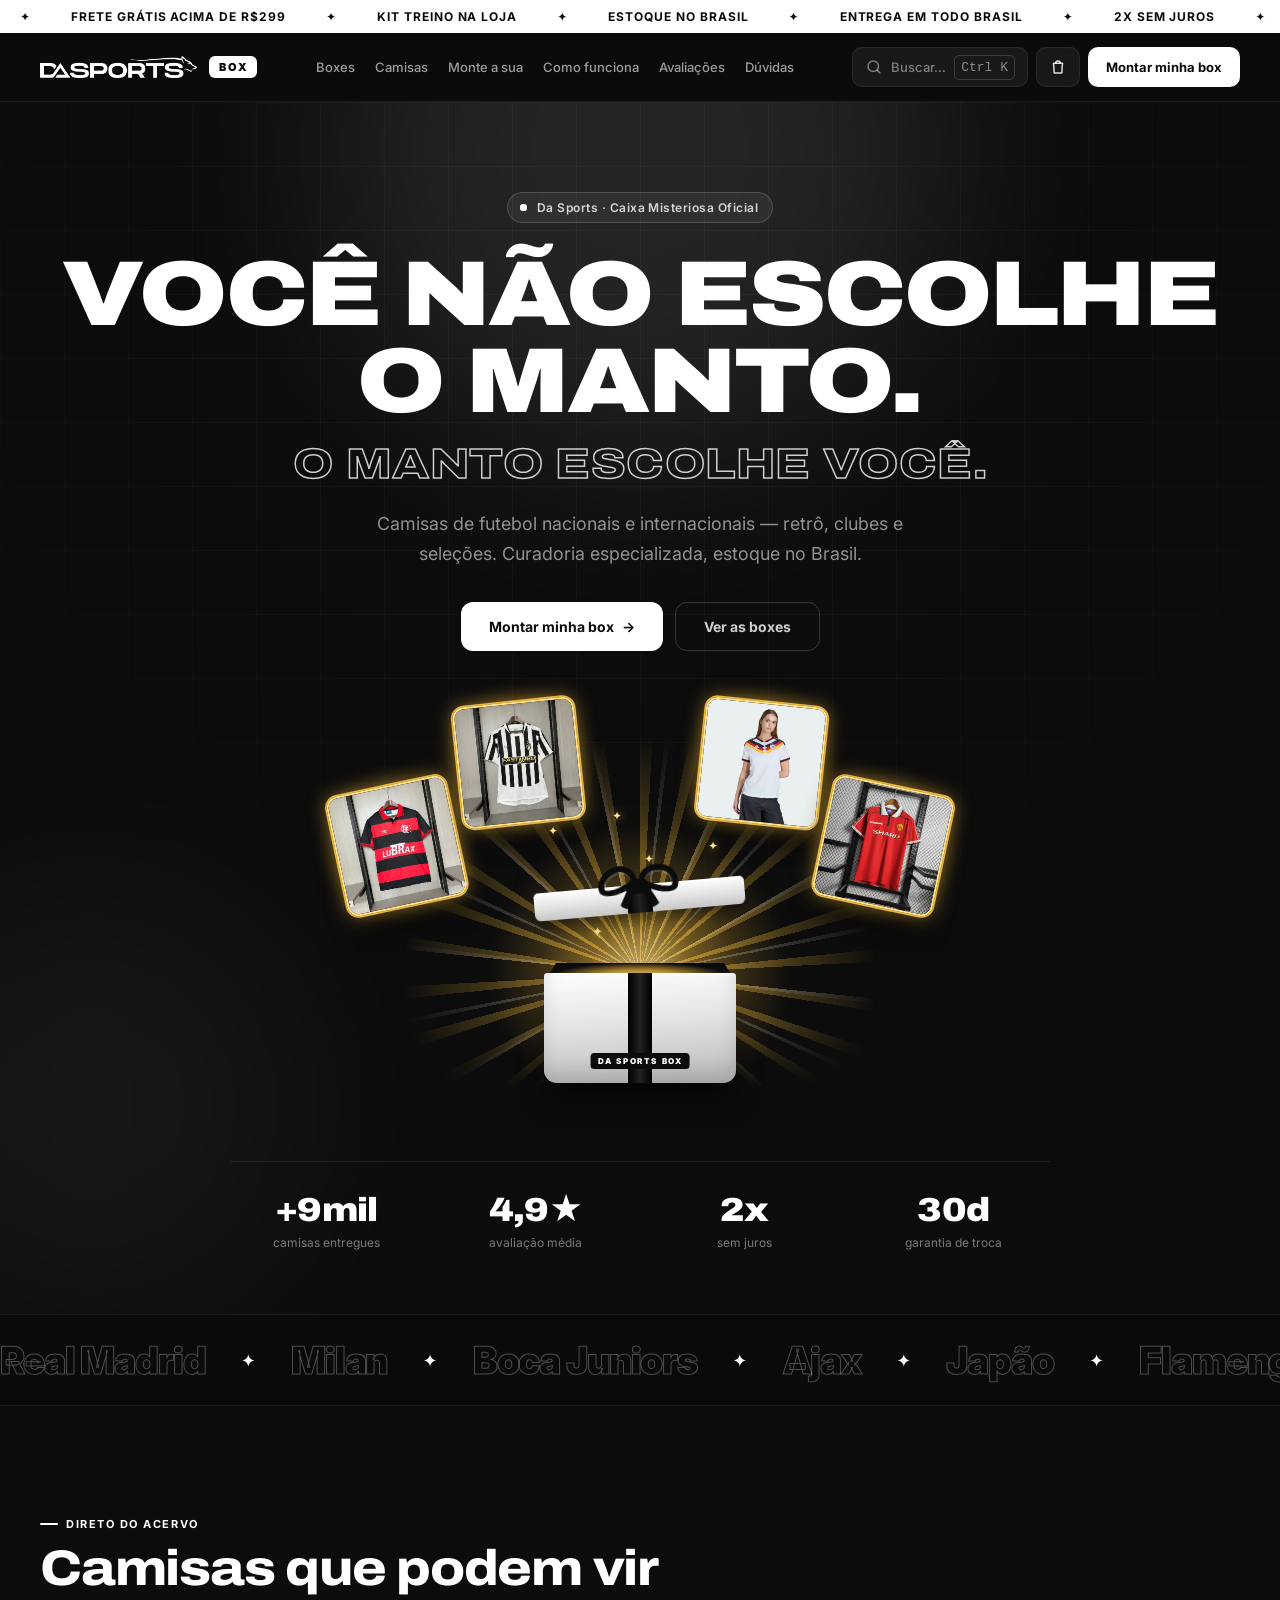
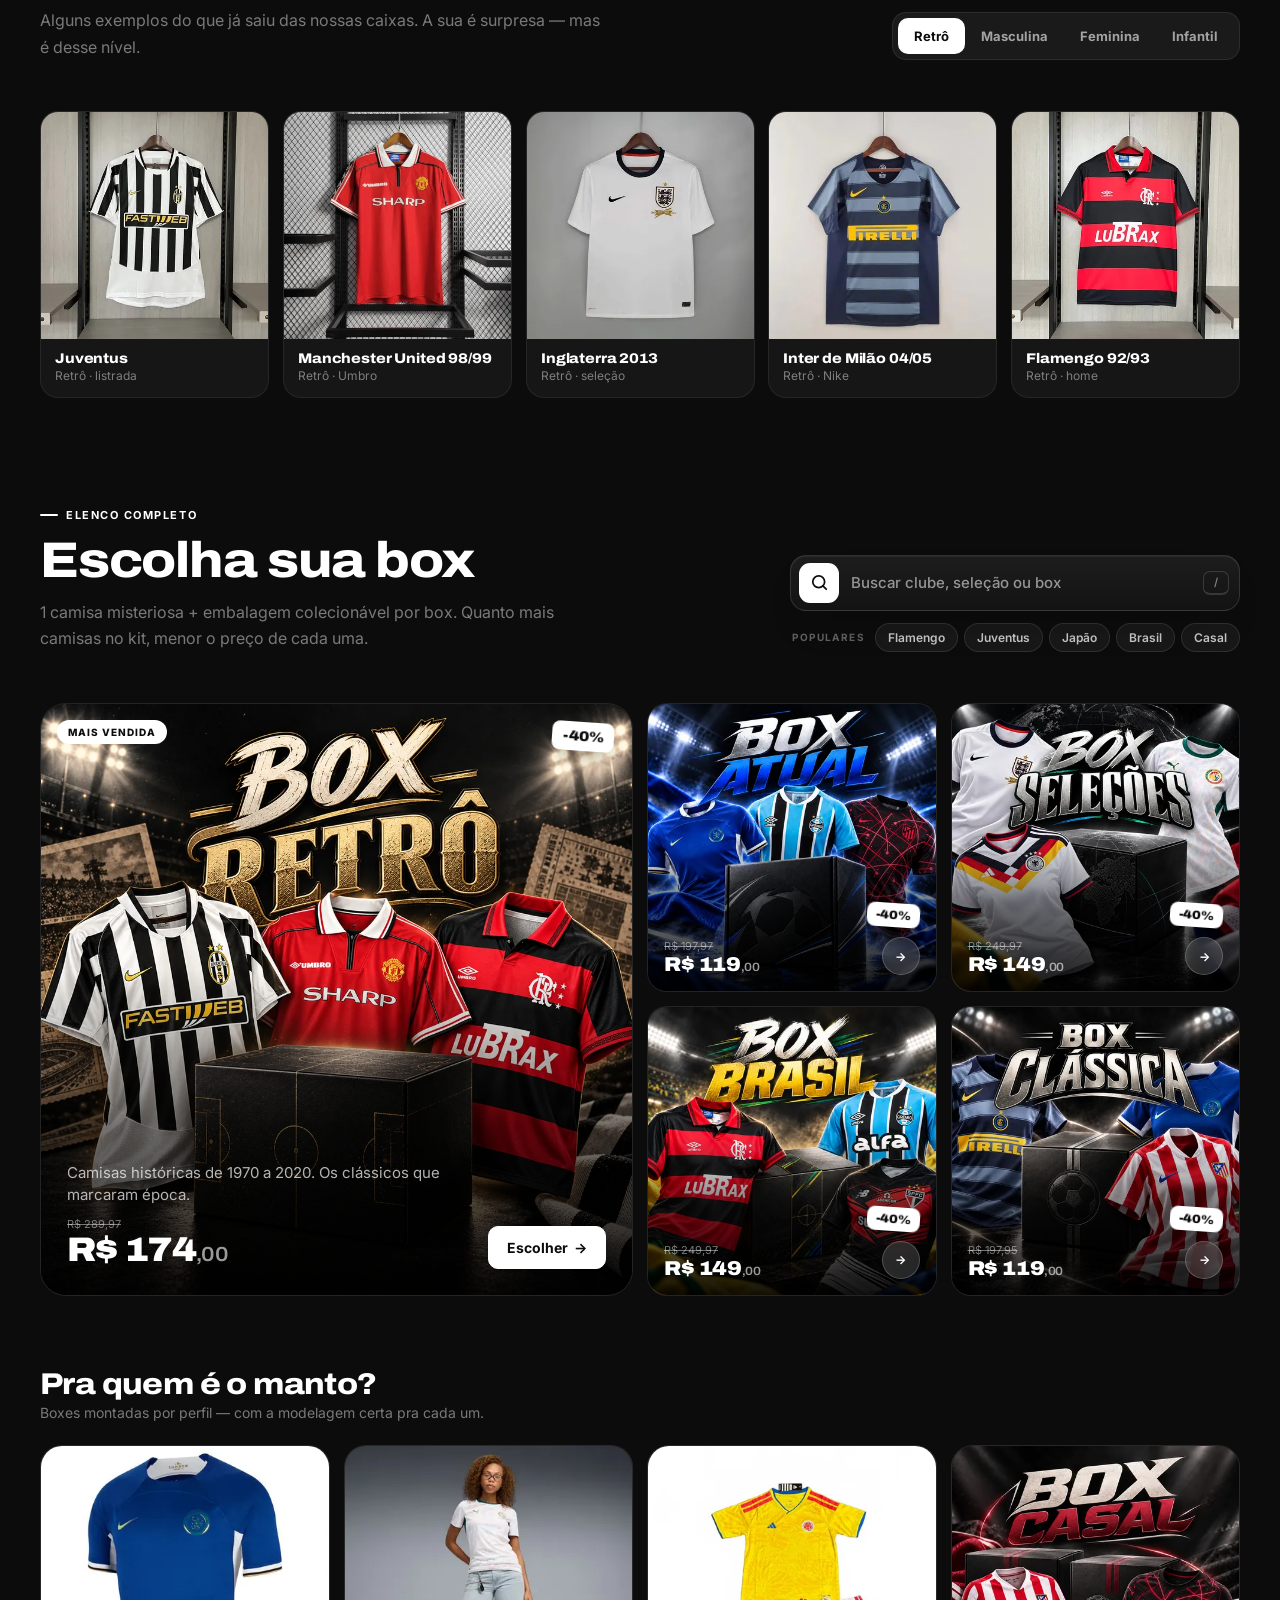
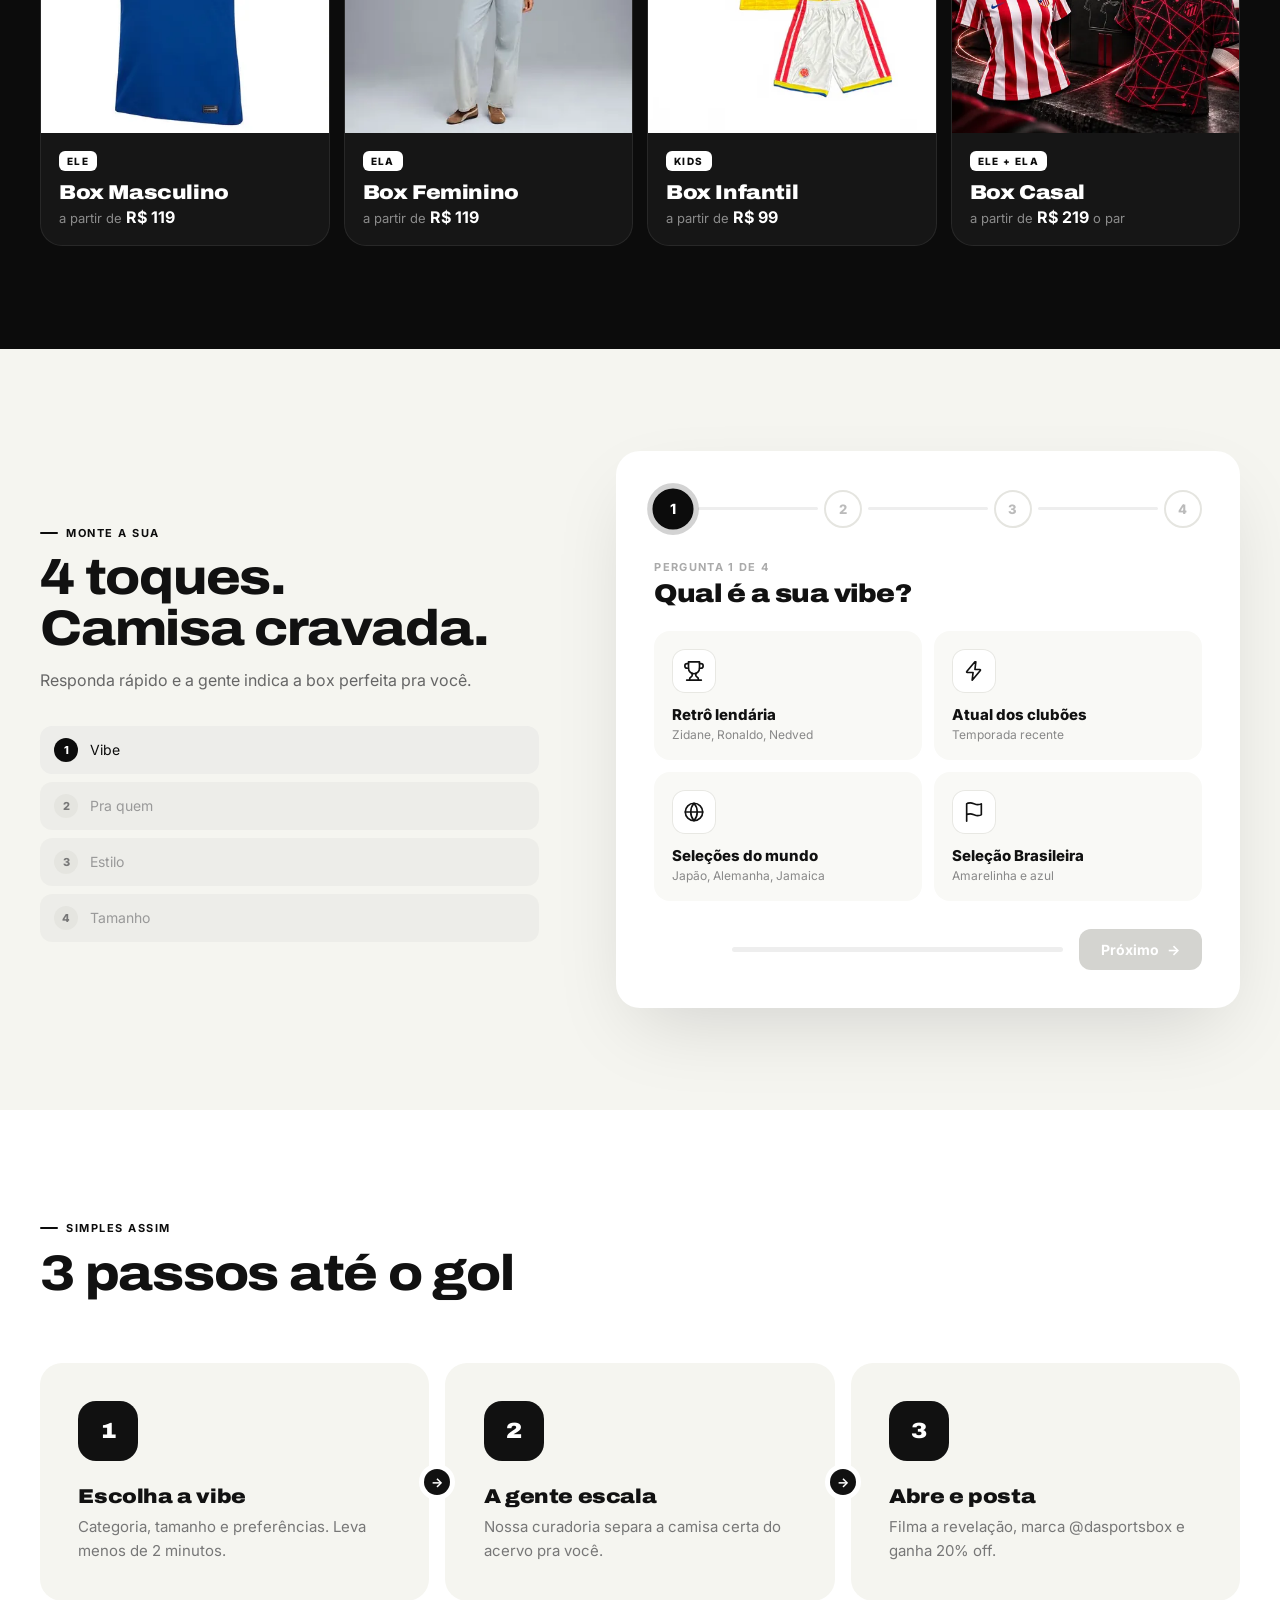
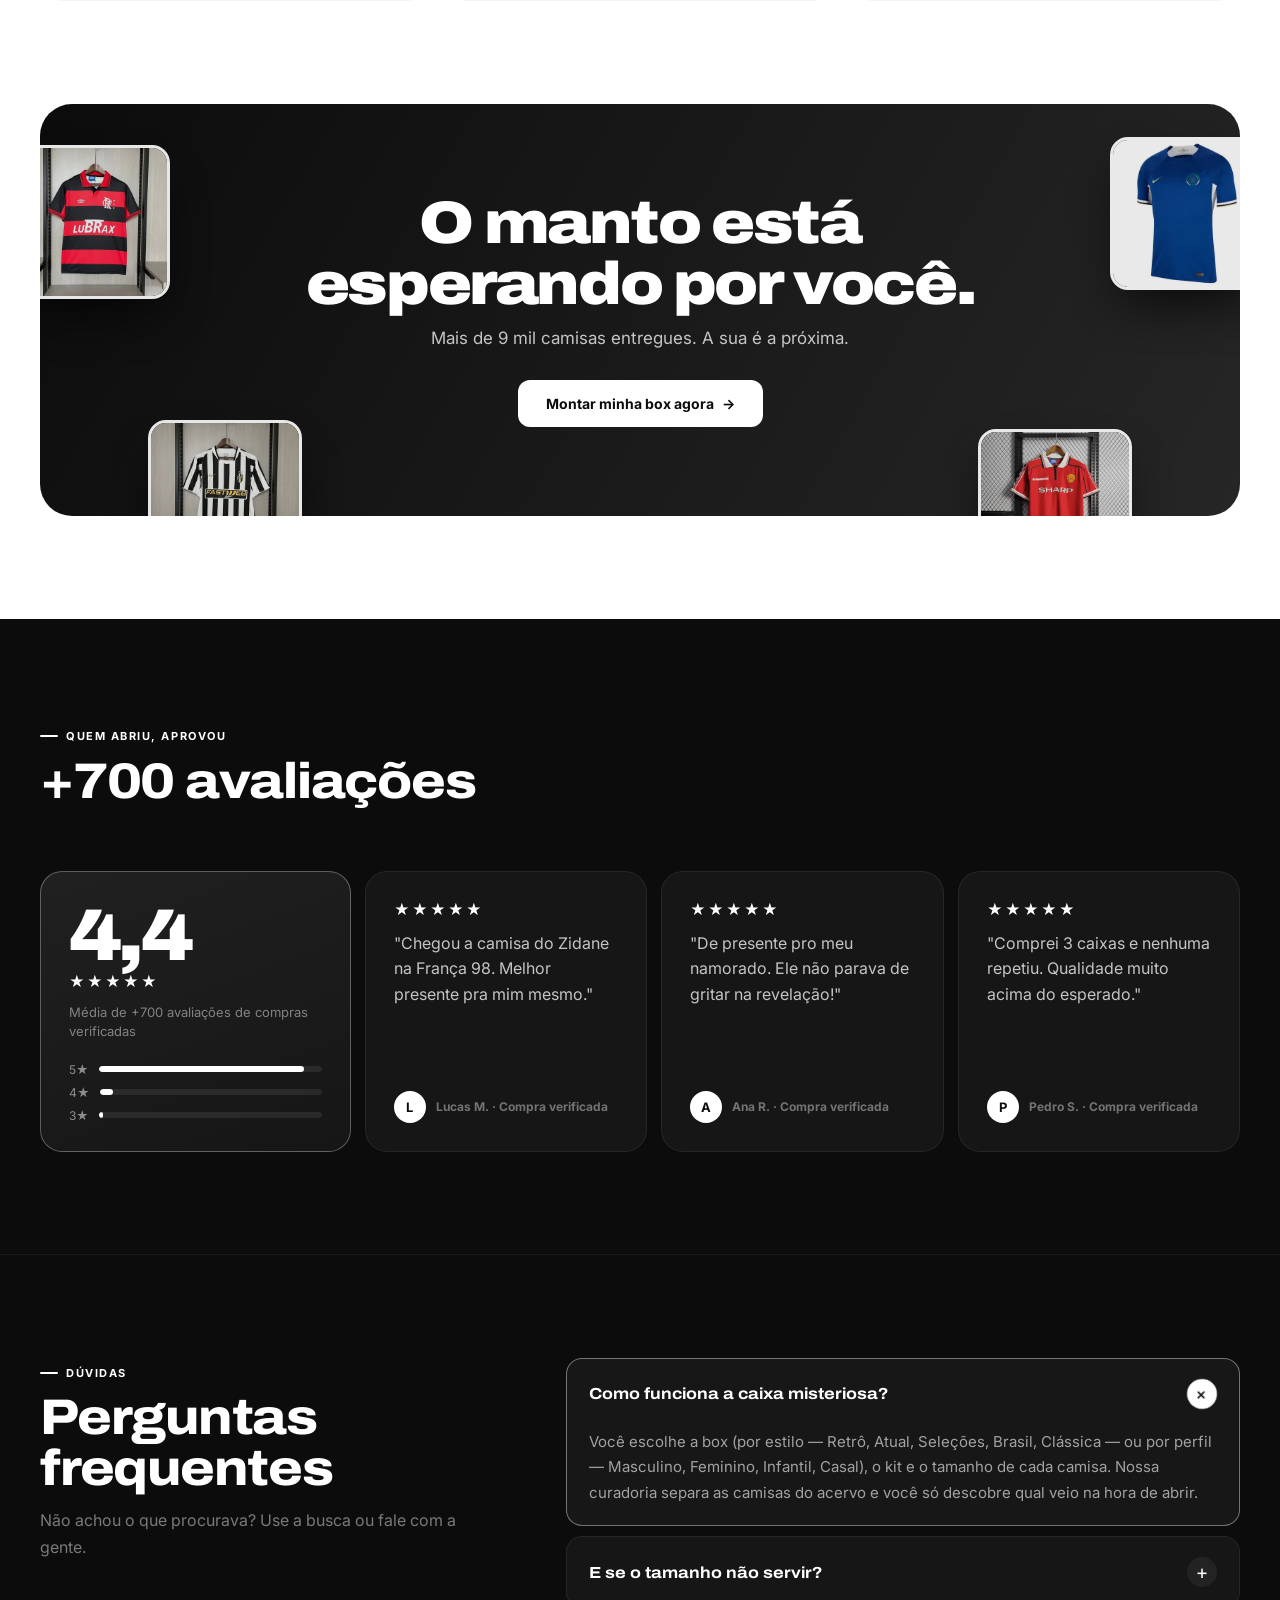
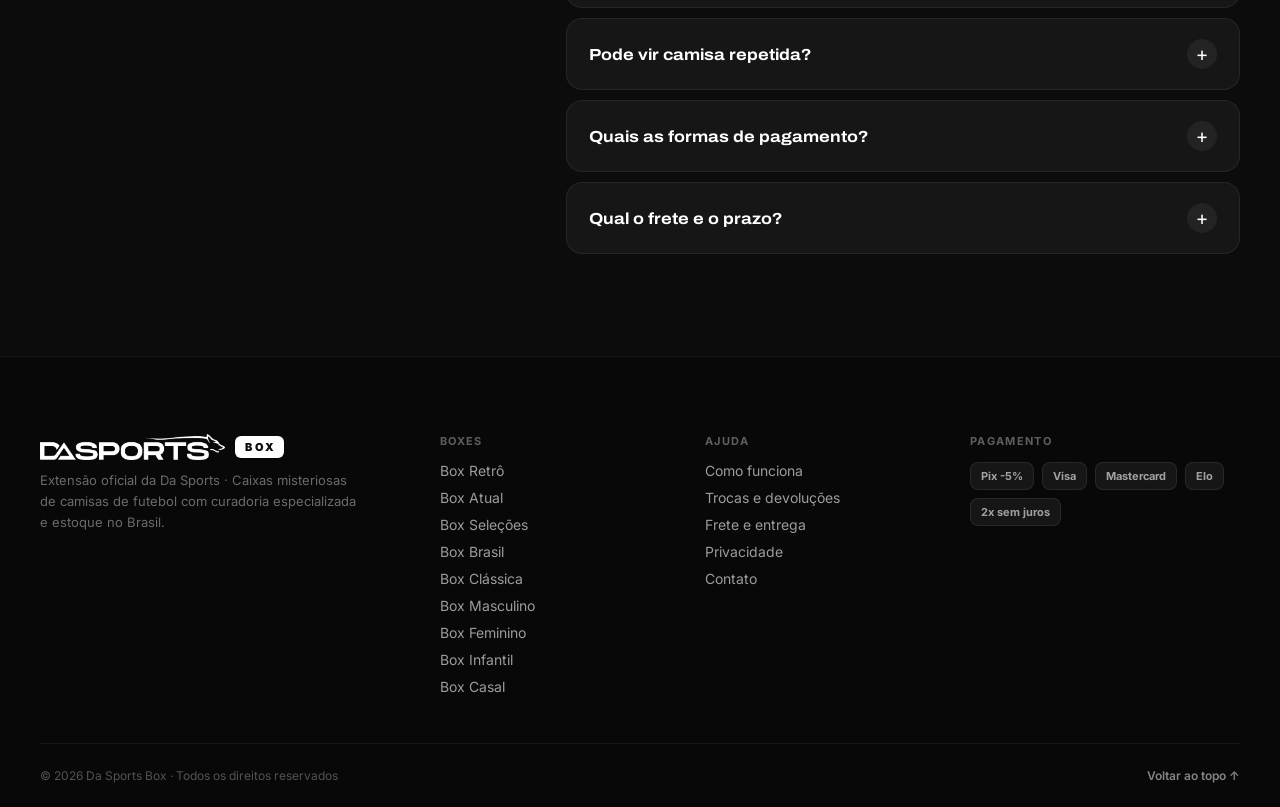
==== commit 9f1b52e2: "Busca da seção de boxes, selo de desconto e ícones SVG no lugar de emojis Seção "Escolha sua box": -" ====
--- a/index.html
+++ b/index.html
@@ -275,67 +275,82 @@
         <h2 class="s-title" data-split>Escolha sua box</h2>
         <p class="s-sub" data-reveal style="--d:2">1 camisa misteriosa + embalagem colecionável por box. Quanto mais camisas no kit, menor o preço de cada uma.</p>
       </div>
-      <button class="btn btn-ghost" type="button" data-search-open data-reveal="left">🔎 Buscar clube ou seleção</button>
+      <div class="box-finder" data-reveal="left">
+        <button class="box-search" type="button" data-search-open>
+          <span class="box-search-ico" data-icon="search"></span>
+          <span class="box-search-txt">Buscar clube, seleção ou box</span>
+          <kbd>/</kbd>
+        </button>
+        <div class="box-chips" aria-label="Buscas populares">
+          <span>Populares</span>
+          <button type="button" data-search-q="Flamengo">Flamengo</button>
+          <button type="button" data-search-q="Juventus">Juventus</button>
+          <button type="button" data-search-q="Japão">Japão</button>
+          <button type="button" data-search-q="Brasil">Brasil</button>
+          <button type="button" data-search-q="Casal">Casal</button>
+        </div>
+      </div>
     </div>
 
     <div class="boxes-grid" data-stagger="up">
       <a href="box-retro.html" class="box-card feat">
         <span class="box-cover"><img src="img/boxes/box-retro.webp" alt="Box Retrô" loading="lazy" width="1000" height="1000"></span>
+        <span class="box-off">-40%</span>
         <span class="box-feat-badge">MAIS VENDIDA</span>
         <span class="box-info">
           <span class="box-name">Box Retrô</span>
           <span class="box-desc">Camisas históricas de 1970 a 2020. Os clássicos que marcaram época.</span>
           <span class="box-foot">
             <span><span class="box-price-old">R$ 289,97</span><span class="box-price">R$ 174<small>,00</small></span></span>
-            <span class="box-btn">Escolher <span class="arr">→</span></span>
+            <span class="box-btn"><span class="box-btn-l">Escolher</span><span class="arr">→</span></span>
           </span>
         </span>
       </a>
       <a href="box-atual.html" class="box-card">
         <span class="box-cover"><img src="img/boxes/box-atual-p.webp" alt="Box Atual" loading="lazy" width="480" height="480"></span>
-        
+        <span class="box-off">-40%</span>
         <span class="box-info">
           <span class="box-name">Box Atual</span>
           <span class="box-desc">Temporada recente dos clubões e modelos fora do padrão.</span>
           <span class="box-foot">
             <span><span class="box-price-old">R$ 197,97</span><span class="box-price">R$ 119<small>,00</small></span></span>
-            <span class="box-btn">Escolher <span class="arr">→</span></span>
+            <span class="box-btn"><span class="box-btn-l">Escolher</span><span class="arr">→</span></span>
           </span>
         </span>
       </a>
       <a href="box-selecoes.html" class="box-card">
         <span class="box-cover"><img src="img/boxes/box-selecoes-p.webp" alt="Box Seleções" loading="lazy" width="480" height="480"></span>
-        
+        <span class="box-off">-40%</span>
         <span class="box-info">
           <span class="box-name">Box Seleções</span>
           <span class="box-desc">Do Japão à Jamaica — seleções que ninguém tem.</span>
           <span class="box-foot">
             <span><span class="box-price-old">R$ 249,97</span><span class="box-price">R$ 149<small>,00</small></span></span>
-            <span class="box-btn">Escolher <span class="arr">→</span></span>
+            <span class="box-btn"><span class="box-btn-l">Escolher</span><span class="arr">→</span></span>
           </span>
         </span>
       </a>
       <a href="box-brasil.html" class="box-card">
         <span class="box-cover"><img src="img/boxes/box-brasil-p.webp" alt="Box Brasil" loading="lazy" width="480" height="480"></span>
-        
+        <span class="box-off">-40%</span>
         <span class="box-info">
           <span class="box-name">Box Brasil</span>
           <span class="box-desc">A amarelinha ou a azul. Das clássicas do tetra e do penta às mais recentes.</span>
           <span class="box-foot">
             <span><span class="box-price-old">R$ 249,97</span><span class="box-price">R$ 149<small>,00</small></span></span>
-            <span class="box-btn">Escolher <span class="arr">→</span></span>
+            <span class="box-btn"><span class="box-btn-l">Escolher</span><span class="arr">→</span></span>
           </span>
         </span>
       </a>
       <a href="box-classica.html" class="box-card">
         <span class="box-cover"><img src="img/boxes/box-classica-p.webp" alt="Box Clássica" loading="lazy" width="480" height="480"></span>
-        
+        <span class="box-off">-40%</span>
         <span class="box-info">
           <span class="box-name">Box Clássica</span>
           <span class="box-desc">Retrô, atual, clubes e seleções — o equilíbrio perfeito.</span>
           <span class="box-foot">
             <span><span class="box-price-old">R$ 197,95</span><span class="box-price">R$ 119<small>,00</small></span></span>
-            <span class="box-btn">Escolher <span class="arr">→</span></span>
+            <span class="box-btn"><span class="box-btn-l">Escolher</span><span class="arr">→</span></span>
           </span>
         </span>
       </a>
--- a/css/global.css
+++ b/css/global.css
@@ -239,6 +239,7 @@
   background: linear-gradient(135deg, #2a2a2a, #141414);
 }
 .search-thumb img { width: 100%; height: 100%; object-fit: cover; }
+.search-thumb svg { width: 22px; height: 22px; color: rgba(255,255,255,.8); }
 .search-meta { flex: 1; min-width: 0; }
 .search-title { font-size: 14px; font-weight: 700; }
 .search-title mark { background: none; color: var(--accent-mid); }
@@ -247,7 +248,7 @@
 .search-price s { display: block; font-size: 11px; font-weight: 500; color: rgba(255,255,255,.3); }
 .search-type { font-size: 10px; font-weight: 700; letter-spacing: .06em; text-transform: uppercase; color: rgba(255,255,255,.35); }
 .search-empty { text-align: center; padding: 2.5rem 1rem; color: rgba(255,255,255,.5); font-size: 14px; }
-.search-empty b { display: block; font-size: 32px; margin-bottom: 8px; }
+.search-empty-ico { display: block; width: 34px; height: 34px; margin: 0 auto 12px; color: rgba(255,255,255,.35); }
 .search-skel { display: flex; gap: 14px; padding: 10px; align-items: center; }
 .search-skel i, .search-skel b {
   display: block; border-radius: 10px;
@@ -261,6 +262,11 @@
   font-size: 11px; color: rgba(255,255,255,.35);
 }
 .search-foot kbd { font: 600 10px/1 inherit; border: 1px solid rgba(255,255,255,.15); border-radius: 4px; padding: 3px 5px; margin-right: 4px; }
+
+/* ---------- ÍCONES SVG ---------- */
+.ico { display: inline-grid; place-items: center; line-height: 0; }
+.ico-svg { width: 1em; height: 1em; display: block; }
+.ship-ico { width: 15px; height: 15px; display: inline-block; vertical-align: -3px; margin-right: 6px; }
 
 /* ---------- BOTÕES ---------- */
 .btn {
@@ -416,7 +422,7 @@
 }
 
 /* Emojis decorativos em escala de cinza — identidade 100% preto e branco */
-.box-icon, .quiz-summary b, .search-title, .q-emoji, .q-result-emoji, .search-thumb:not(:has(img)), .mi-big, .tb:not(.tb-photo), .xs-emoji, .ki, .trust b, .search-empty b { filter: grayscale(1); }
+.box-icon, .search-title, .mi-big, .tb:not(.tb-photo), .xs-emoji { filter: grayscale(1); }
 
 /* Fonte display (Archivo expandida) nos títulos e números */
 .hero-h1, .cta-title, .box-name, .box-price, .ih1, .q-question, .q-result-name, .stat-n, .rev-big,
--- a/css/index.css
+++ b/css/index.css
@@ -364,6 +364,37 @@
 .fit-price { font-size: 13px; color: rgba(255,255,255,.5); margin-top: 4px; }
 .fit-price b { color: #fff; font-size: 16px; }
 
+/* ---------- BUSCA DA SEÇÃO DE BOXES ---------- */
+.box-finder { display: flex; flex-direction: column; align-items: flex-end; gap: 12px; width: min(100%, 450px); }
+.box-search {
+  position: relative; width: 100%; height: 56px; padding: 0 10px 0 8px; border-radius: 16px; cursor: text;
+  display: flex; align-items: center; gap: 12px; text-align: left;
+  background: linear-gradient(180deg, rgba(255,255,255,.07), rgba(255,255,255,.03));
+  border: 1px solid rgba(255,255,255,.12); color: rgba(255,255,255,.55); font-size: 15px; font-weight: 500;
+  box-shadow: inset 0 1px 0 rgba(255,255,255,.06), 0 20px 40px -24px rgba(0,0,0,.8);
+  transition: border-color .25s, background .25s, color .25s, box-shadow .3s;
+}
+.box-search:hover { border-color: rgba(255,255,255,.3); color: rgba(255,255,255,.8); background: linear-gradient(180deg, rgba(255,255,255,.1), rgba(255,255,255,.04)); }
+.box-search:hover .box-search-ico { transform: rotate(-10deg) scale(1.05); }
+.box-search-ico {
+  width: 40px; height: 40px; border-radius: 11px; flex-shrink: 0; background: #fff; color: #0c0c0c;
+  display: grid; place-items: center; transition: transform .4s var(--ease-back);
+}
+.box-search-ico svg { width: 19px; height: 19px; stroke-width: 2.2; }
+.box-search-txt { flex: 1; min-width: 0; white-space: nowrap; overflow: hidden; text-overflow: ellipsis; }
+.box-search kbd {
+  font: 600 11px/1 'Inter', sans-serif; color: rgba(255,255,255,.45); min-width: 26px; text-align: center;
+  border: 1px solid rgba(255,255,255,.15); border-bottom-width: 2px; border-radius: 7px; padding: 5px 7px;
+}
+.box-chips { display: flex; flex-wrap: nowrap; justify-content: flex-end; align-items: center; gap: 6px; }
+.box-chips span { font-size: 10px; font-weight: 700; letter-spacing: .14em; text-transform: uppercase; color: rgba(255,255,255,.35); margin-right: 4px; }
+.box-chips button {
+  font-size: 12px; font-weight: 600; color: rgba(255,255,255,.75); cursor: pointer;
+  background: rgba(255,255,255,.05); border: 1px solid rgba(255,255,255,.1); border-radius: 999px; padding: 6px 12px;
+  transition: background .2s, color .2s, border-color .2s, transform .25s var(--ease);
+}
+.box-chips button:hover { background: #fff; border-color: #fff; color: #0c0c0c; transform: translateY(-2px); }
+
 /* ---------- BOXES (capas) ----------
    Grade 4 colunas: a destaque ocupa 2x2 e as outras quatro preenchem o lado. */
 .boxes-grid { display: grid; grid-template-columns: repeat(4, 1fr); gap: 14px; }
@@ -382,6 +413,17 @@
   content: ''; position: absolute; inset: 0;
   background: linear-gradient(to top, rgba(0,0,0,.92) 0%, rgba(0,0,0,.55) 28%, transparent 55%);
 }
+.box-off {
+  position: absolute; top: 14px; right: 14px; z-index: 1;
+  font-family: var(--font-display); font-stretch: 112%; font-size: 12px; font-weight: 900; letter-spacing: -.01em;
+  color: #0c0c0c; background: #fff; padding: 5px 9px; border-radius: 8px;
+  box-shadow: 0 8px 20px -8px rgba(0,0,0,.6);
+  transform: rotate(4deg); transition: transform .45s var(--ease-back);
+}
+.box-card:hover .box-off { transform: rotate(-3deg) scale(1.08); }
+.box-card.feat .box-off { top: 18px; right: 18px; font-size: 14px; padding: 7px 11px; }
+/* Cards pequenos: o selo fica embaixo, longe do letreiro da arte */
+.box-card:not(.feat) .box-off { top: auto; bottom: 64px; right: 16px; }
 .box-feat-badge { position: absolute; top: 16px; left: 16px; background: #fff; color: #0c0c0c; font-size: 10px; font-weight: 800; letter-spacing: .1em; padding: 6px 11px; border-radius: 999px; }
 .box-info { position: absolute; left: 0; right: 0; bottom: 0; padding: 16px; display: flex; flex-direction: column; }
 .box-card.feat .box-info { padding: 26px; }
@@ -407,6 +449,13 @@
 .box-card.feat .box-btn { font-size: 14px; padding: 12px 18px; }
 .box-btn .arr { transition: transform .3s var(--ease); }
 .box-card:hover .box-btn, .box-card.feat .box-btn { background: #fff; border-color: #fff; color: #0c0c0c; }
+.box-btn-l { display: inline-block; }
+.box-card:not(.feat) .box-btn { height: 38px; min-width: 38px; padding: 0 12px; justify-content: center; border-radius: 999px; gap: 0; }
+.box-card:not(.feat) .box-btn-l {
+  max-width: 0; opacity: 0; overflow: hidden; white-space: nowrap;
+  transition: max-width .45s var(--ease), opacity .3s, margin .45s var(--ease);
+}
+.box-card:not(.feat):hover .box-btn-l, .box-card:not(.feat):focus-visible .box-btn-l { max-width: 80px; opacity: 1; margin-right: 6px; }
 .box-card:hover .box-btn .arr { transform: translateX(4px); }
 
 /* ---------- QUIZ ---------- */
@@ -460,8 +509,17 @@
 }
 .q-opt:hover { border-color: var(--accent-mid); transform: translateY(-3px); box-shadow: 0 12px 30px rgba(var(--accent-rgb),.12); }
 .q-opt.sel   { border-color: var(--accent); background: var(--accent-soft); }
-.q-emoji { font-size: 26px; margin-bottom: 8px; display: block; transition: transform .4s var(--ease-back); }
-.q-opt:hover .q-emoji, .q-opt.sel .q-emoji { transform: scale(1.18) rotate(-6deg); }
+/* Ícone da opção: quadrado claro que inverte quando selecionado */
+.q-emoji {
+  width: 44px; height: 44px; border-radius: 13px; margin-bottom: 12px;
+  display: grid; place-items: center; background: #fff; color: #111;
+  box-shadow: inset 0 0 0 1px #e8e8e3;
+  transition: transform .4s var(--ease-back), background .25s, color .25s, box-shadow .25s;
+}
+.q-emoji svg { width: 22px; height: 22px; }
+.q-txt { font-family: var(--font-display); font-stretch: 112%; font-size: 12px; font-weight: 900; letter-spacing: -.01em; }
+.q-opt:hover .q-emoji { transform: translateY(-2px) rotate(-6deg); }
+.q-opt.sel .q-emoji { background: #111; color: #fff; box-shadow: none; transform: rotate(-6deg); }
 .q-oname { font-size: 15px; font-weight: 800; color: #111; }
 .q-odesc { font-size: 12px; color: #888; margin-top: 3px; }
 .q-sel-check {
@@ -482,7 +540,12 @@
 
 /* Resultado do quiz */
 .q-result { text-align: center; padding: 1rem 0 .5rem; }
-.q-result-emoji { font-size: 84px; display: inline-block; animation: resultPop .8s var(--ease-back) both; }
+.q-result-emoji {
+  width: 88px; height: 88px; border-radius: 26px; display: inline-grid; place-items: center;
+  background: #111; color: #fff; box-shadow: 0 20px 40px -16px rgba(0,0,0,.5);
+  animation: resultPop .8s var(--ease-back) both;
+}
+.q-result-emoji svg { width: 40px; height: 40px; }
 @keyframes resultPop { 0% { transform: scale(0) rotate(-30deg); } 100% { transform: scale(1) rotate(0); } }
 .q-result-kicker { font-size: 12px; font-weight: 700; letter-spacing: .14em; color: var(--accent); text-transform: uppercase; margin-top: 1rem; }
 .q-result-name { font-size: clamp(30px, 3.2vw, 42px); font-weight: 900; letter-spacing: -.035em; margin: .3rem 0 .6rem; }
@@ -631,8 +694,14 @@
   .rev-grid { grid-template-columns: 1fr; }
   .boxes-grid { gap: 10px; }
   .box-info { padding: 12px; }
-  .box-btn { display: none; }
-  .box-card.feat .box-btn { display: inline-flex; }
+  .box-card:not(.feat) .box-btn { height: 30px; min-width: 30px; padding: 0 9px; }
+  .box-off { font-size: 11px; padding: 4px 7px; }
+  .box-card:not(.feat) .box-off { bottom: 52px; right: 12px; }
+  .box-finder { width: 100%; align-items: stretch; }
+  .box-chips { justify-content: flex-start; flex-wrap: nowrap; overflow-x: auto; scrollbar-width: none; margin-inline: calc(var(--gutter) * -1); padding-inline: var(--gutter); }
+  .box-chips::-webkit-scrollbar { display: none; }
+  .box-chips button { flex-shrink: 0; }
+  .box-search kbd { display: none; }
   .q-opts { grid-template-columns: 1fr 1fr; gap: 8px; }
   .q-opt { padding: 12px; }
   .q-stage { min-height: 320px; }
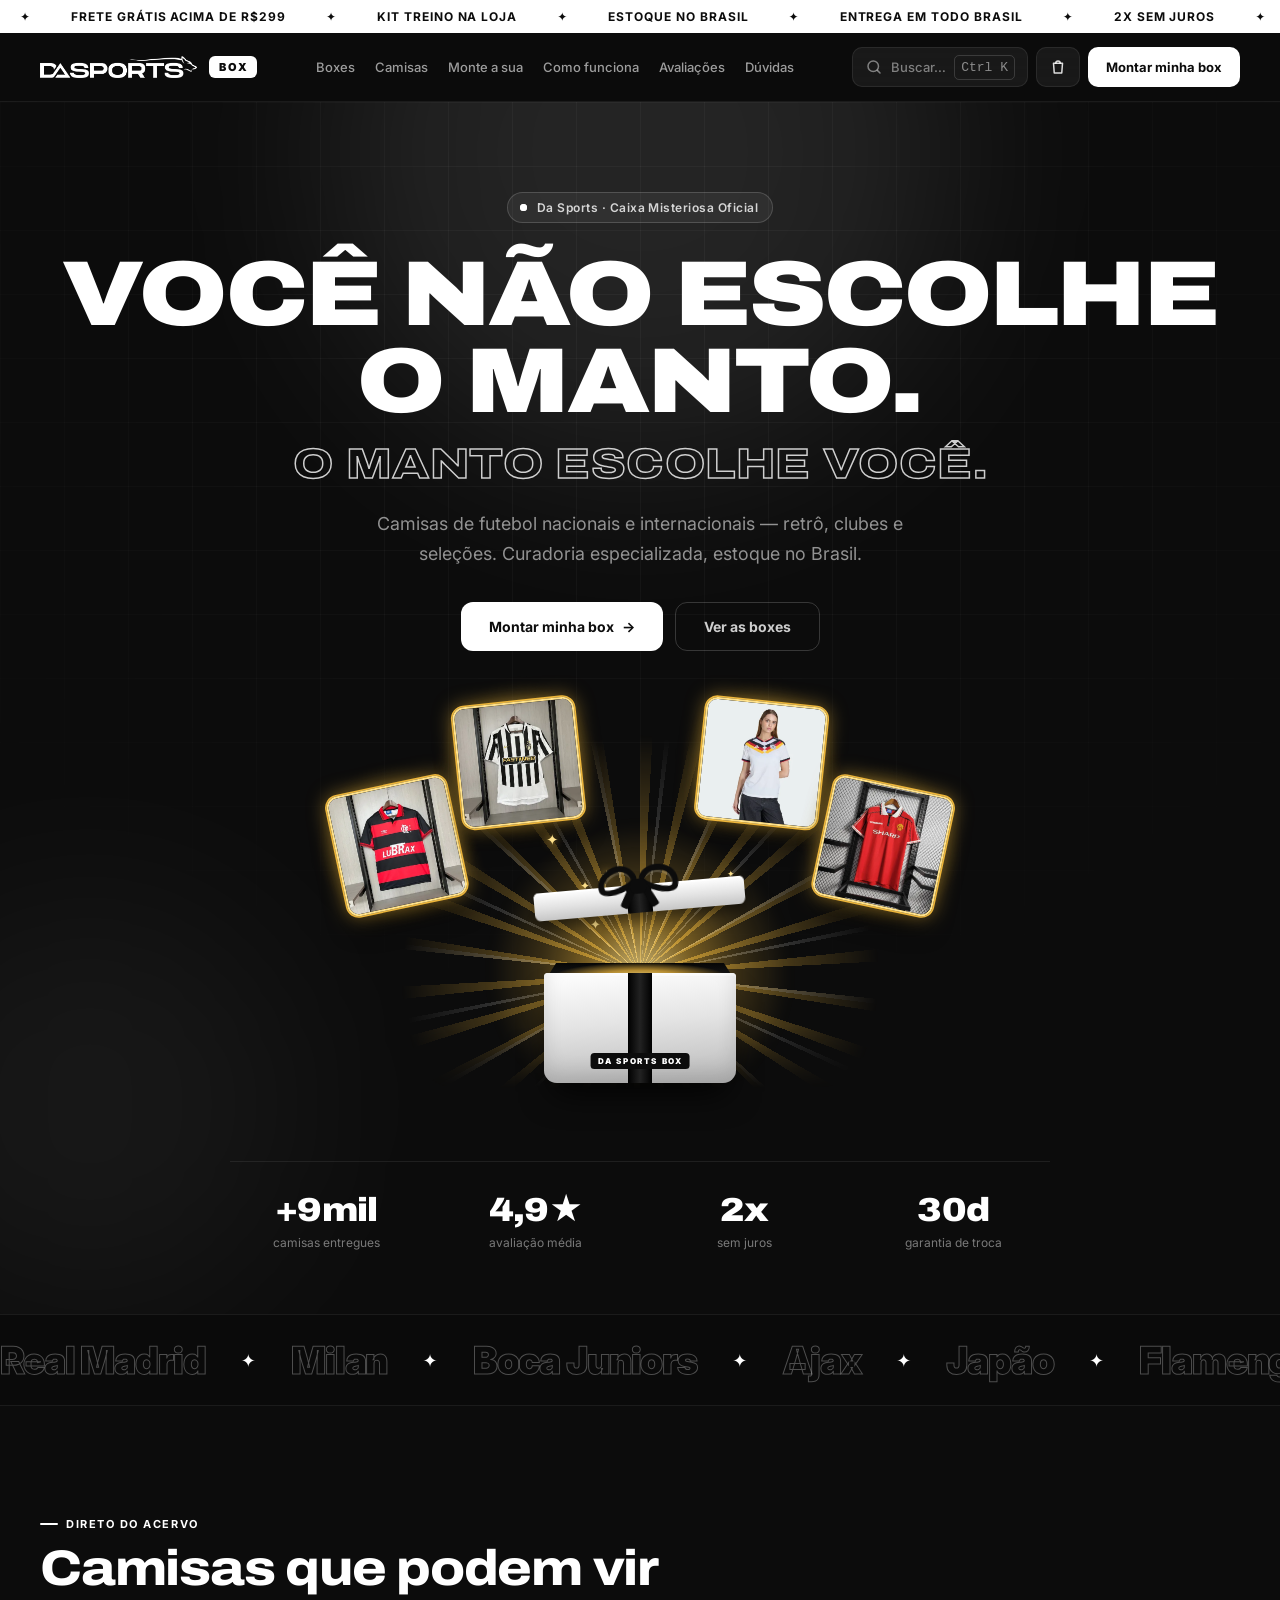
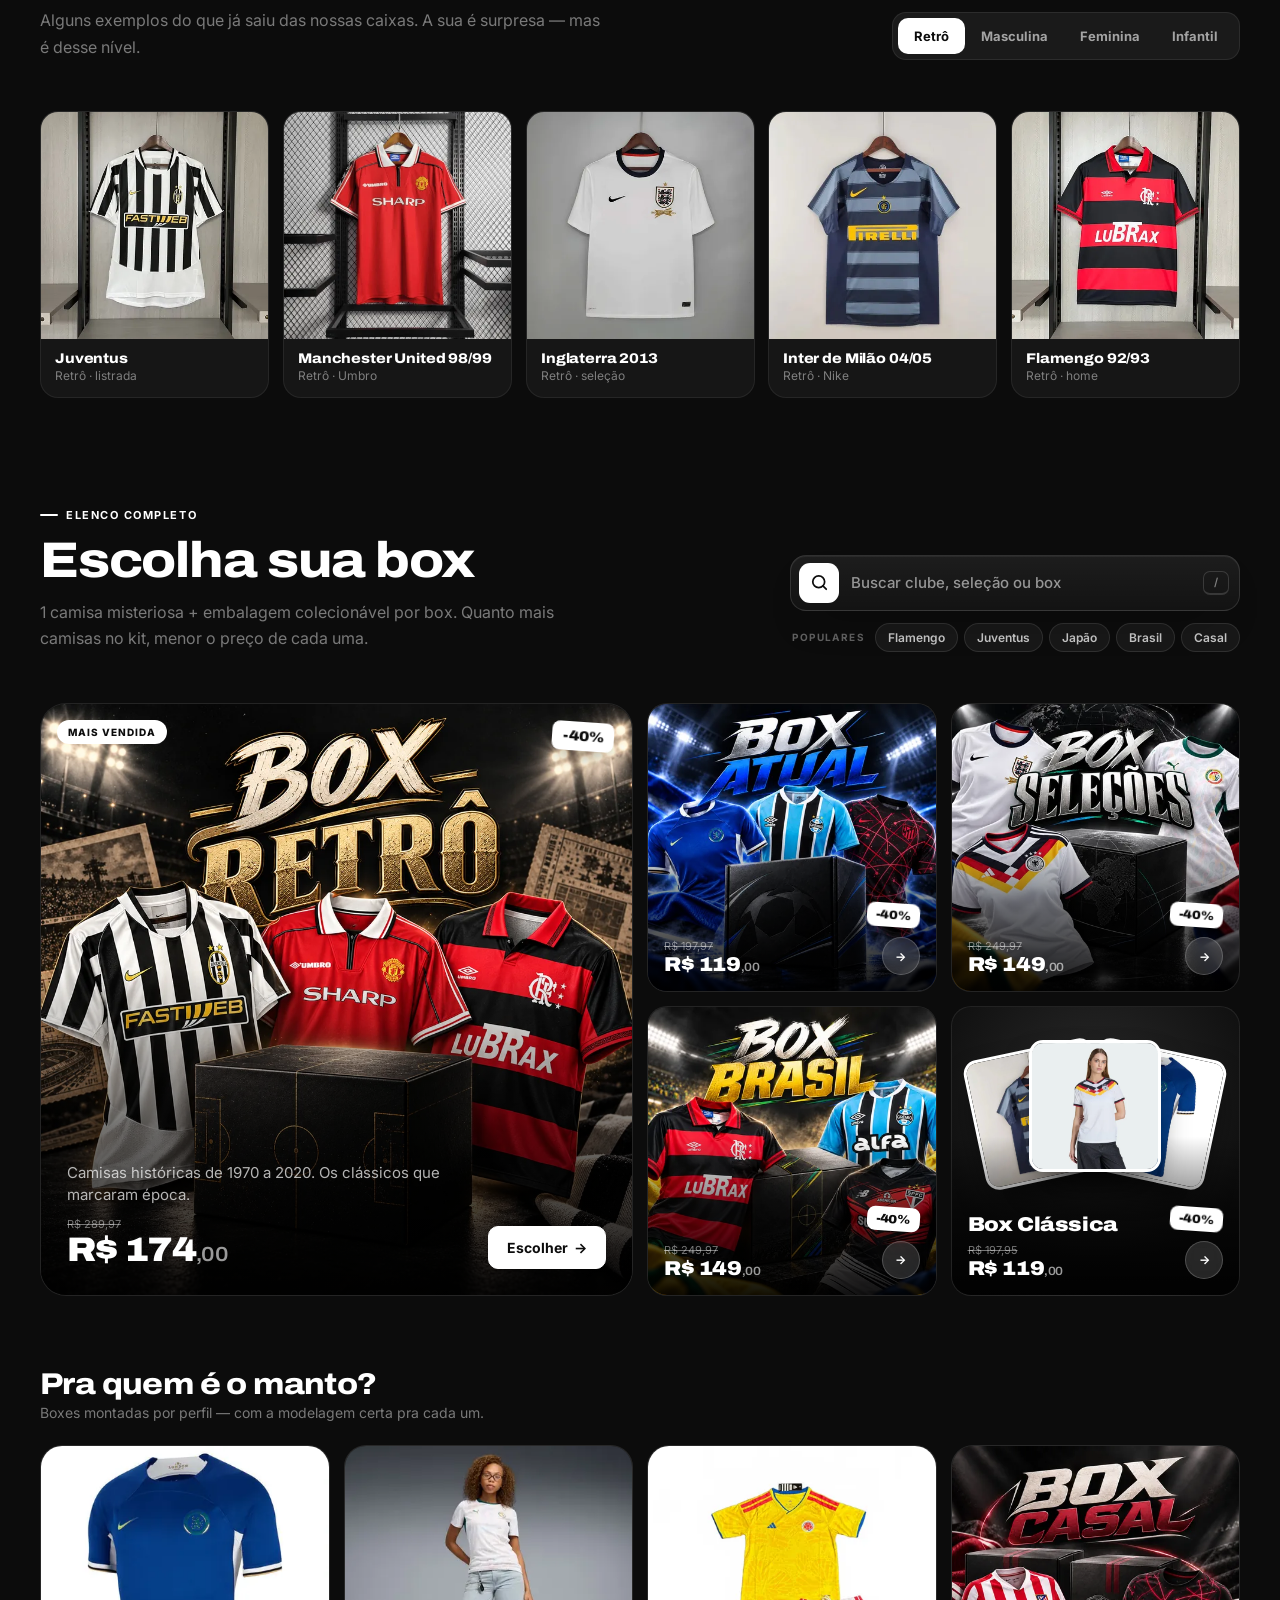
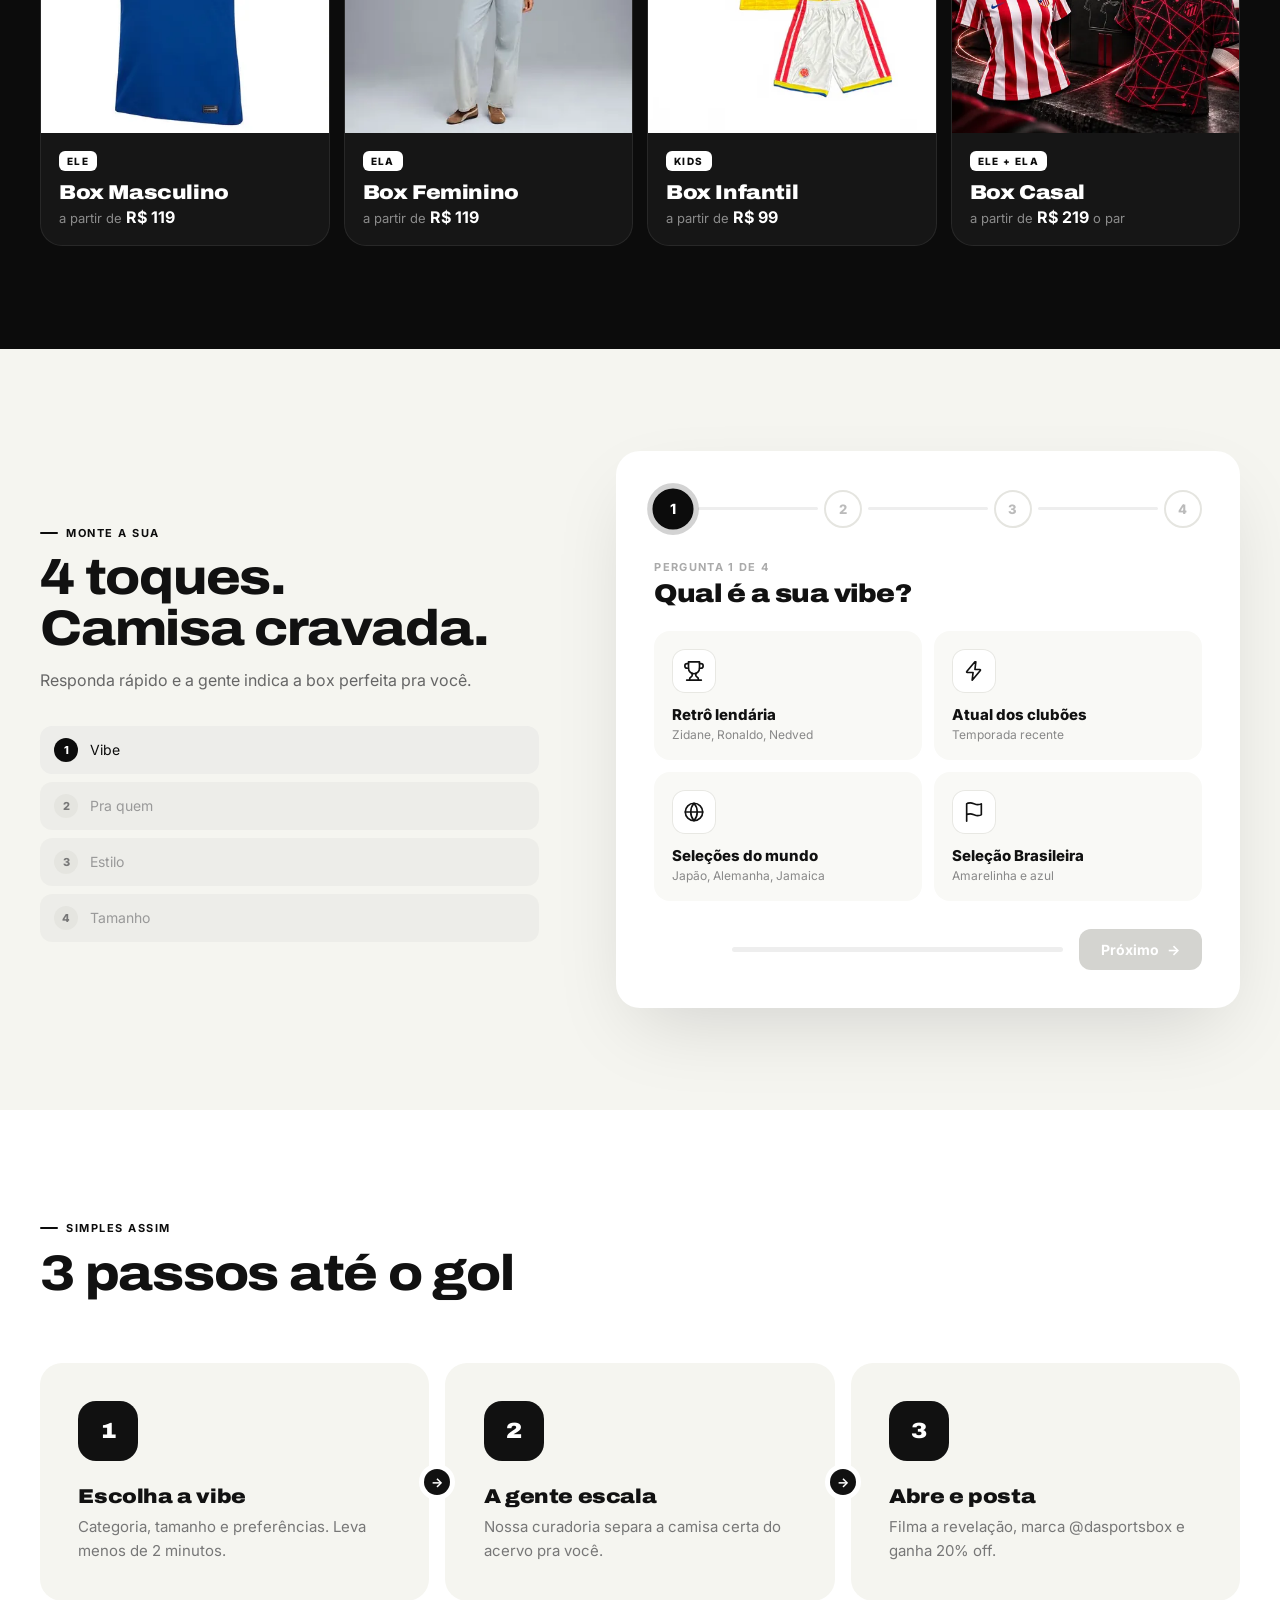
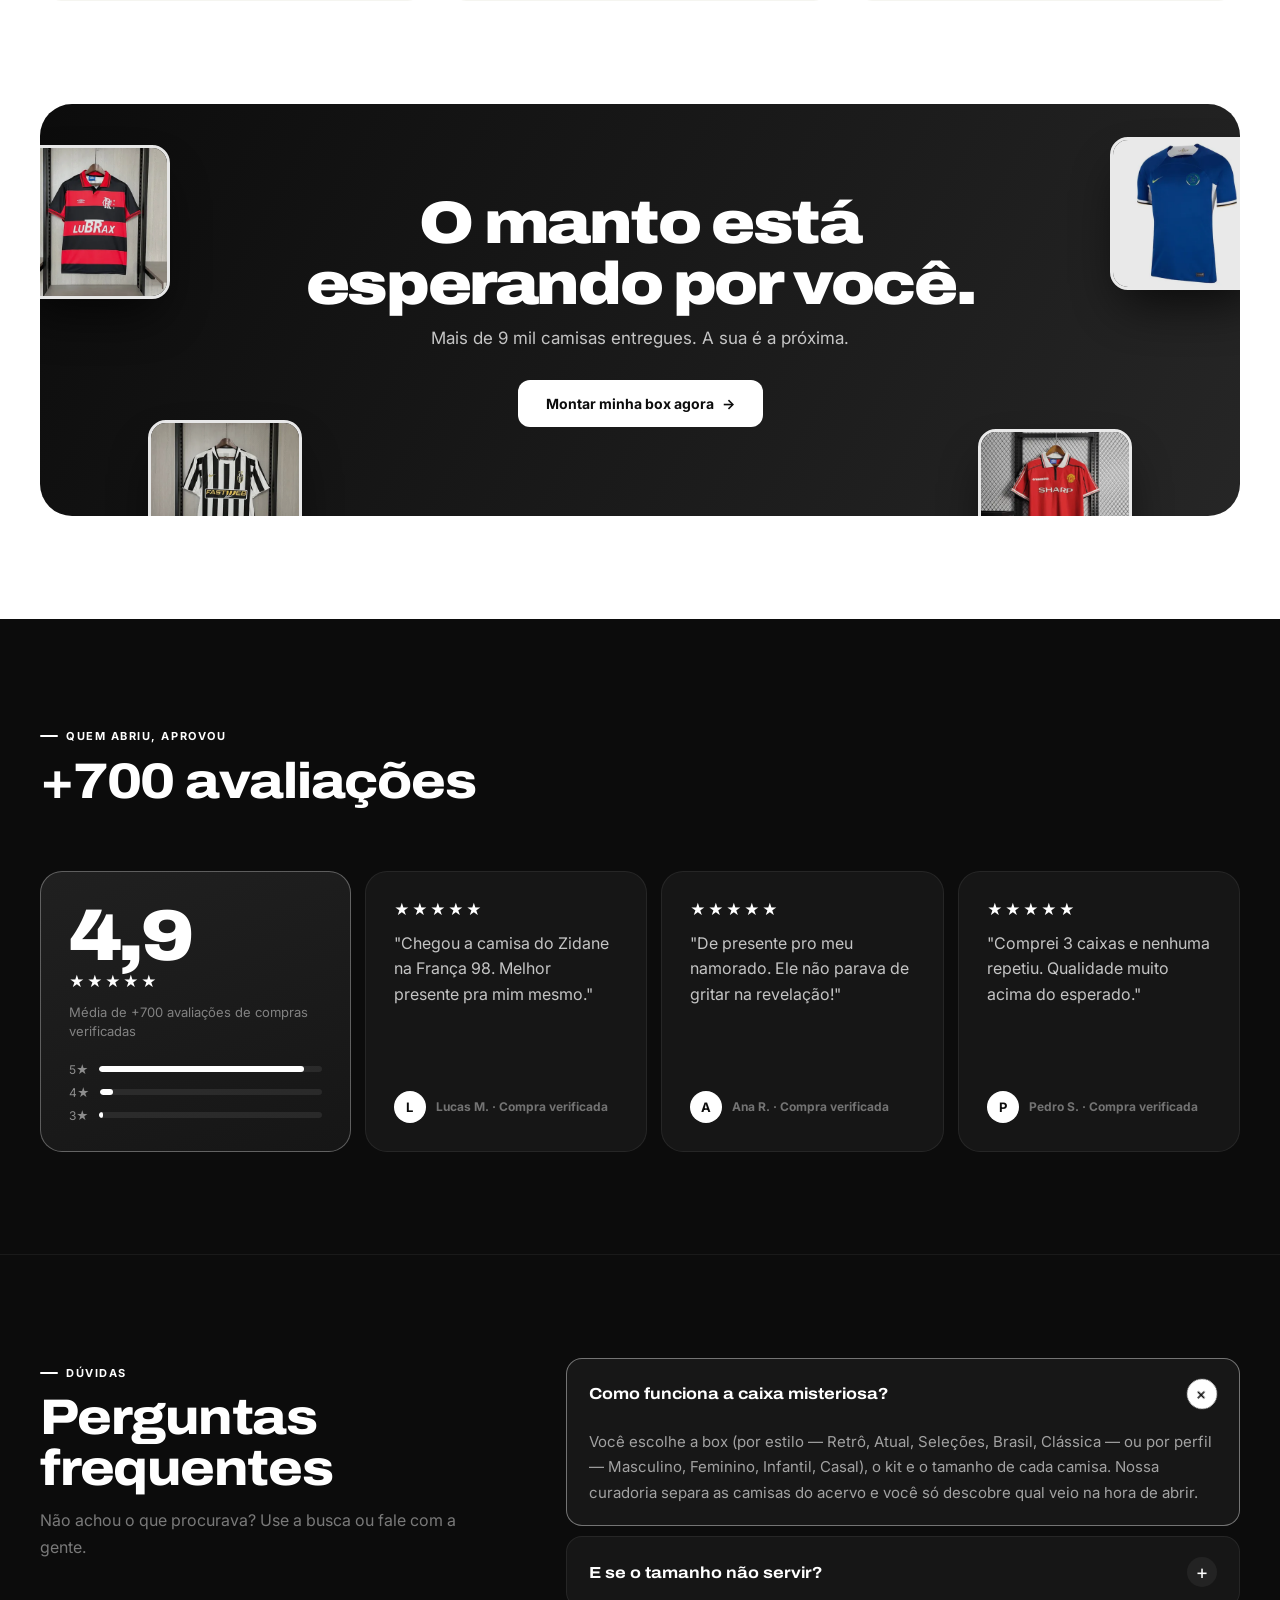
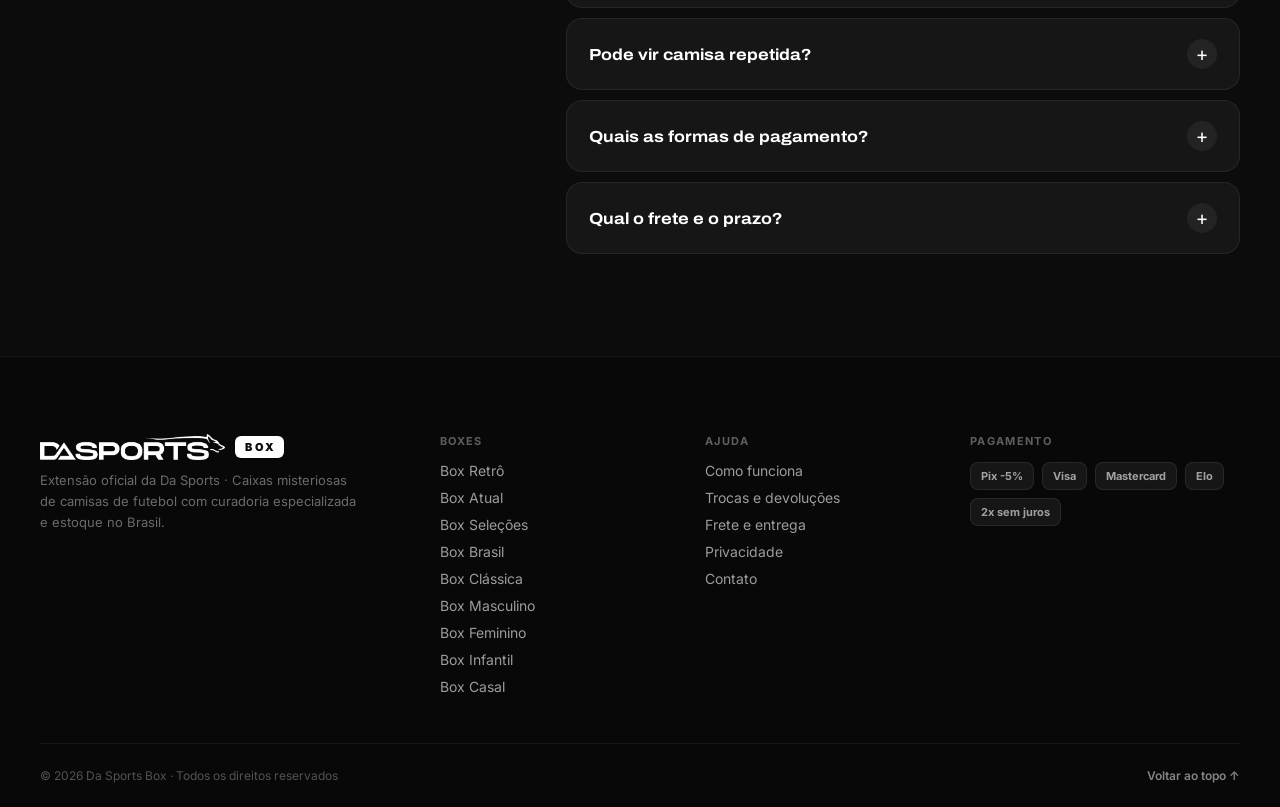
==== commit 031a128d: "Remove a arte de teste da Box Clássica - Apaga img/boxes/box-classica.webp e box-classica-p.webp (er" ====
--- a/index.html
+++ b/index.html
@@ -70,7 +70,7 @@
       <a href="box-atual.html"><img src="img/boxes/box-atual-p.webp" alt="" loading="lazy" width="480" height="480"><span>Atual</span></a>
       <a href="box-selecoes.html"><img src="img/boxes/box-selecoes-p.webp" alt="" loading="lazy" width="480" height="480"><span>Seleções</span></a>
       <a href="box-brasil.html"><img src="img/boxes/box-brasil-p.webp" alt="" loading="lazy" width="480" height="480"><span>Brasil</span></a>
-      <a href="box-classica.html"><img src="img/boxes/box-classica-p.webp" alt="" loading="lazy" width="480" height="480"><span>Clássica</span></a>
+      <a href="box-classica.html"><img src="img/camisas/retro/01-camisa-juventus-retro-2010-preta-e-branca-p.webp" alt="" loading="lazy" width="420" height="420"><span>Clássica</span></a>
       <a href="box-masculino.html"><img src="img/camisas/masculina/02-camisa-chelsea-i-2324-nike-azul-p.webp" alt="" loading="lazy" width="420" height="420"><span>Masculino</span></a>
       <a href="box-feminino.html"><img src="img/camisas/feminina/02-camisa-feminina-senegal-202627-i-p.webp" alt="" loading="lazy" width="420" height="420"><span>Feminino</span></a>
       <a href="box-infantil.html"><img src="img/camisas/infantil/03-conjunto-infantil-colombia-202627-p.webp" alt="" loading="lazy" width="420" height="420"><span>Infantil</span></a>
@@ -342,8 +342,12 @@
           </span>
         </span>
       </a>
-      <a href="box-classica.html" class="box-card">
-        <span class="box-cover"><img src="img/boxes/box-classica-p.webp" alt="Box Clássica" loading="lazy" width="480" height="480"></span>
+      <a href="box-classica.html" class="box-card no-art">
+        <span class="box-cover box-fan" aria-hidden="true">
+          <img src="img/camisas/retro/04-camisa-inter-de-milao-retro-0405-masculino-p.webp" alt="" loading="lazy" width="420" height="420">
+          <img src="img/camisas/masculina/02-camisa-chelsea-i-2324-nike-azul-p.webp" alt="" loading="lazy" width="420" height="420">
+          <img src="img/camisas/feminina/03-camisa-feminina-alemanha-202627-i-p.webp" alt="" loading="lazy" width="420" height="420">
+        </span>
         <span class="box-off">-40%</span>
         <span class="box-info">
           <span class="box-name">Box Clássica</span>
--- a/css/global.css
+++ b/css/global.css
@@ -602,7 +602,7 @@
   html .box-card:hover, html .fit-card:hover, html .rev-card:hover, html .hw-step:hover,
   html .xs-card:hover, html .p-rev-card:hover, html .kc:hover, html .q-opt:hover, html .tb:hover, html .sz-tab:hover,
   html .szb:not(.on):hover, html .btn:hover, html .nav-cta:hover, html .foot-links a:hover { transform: none; }
-  html .box-card:hover .box-cover img, html .fit-card:hover .fit-img img,
+  html .box-card:not(.no-art):hover .box-cover img, html .fit-card:hover .fit-img img,
   html .shirt-card:hover .shirt-img img, html .xs-card:hover .xs-photo img { transform: none; }
   .spotlight::after { display: none; }
 }
--- a/css/index.css
+++ b/css/index.css
@@ -424,6 +424,25 @@
 .box-card.feat .box-off { top: 18px; right: 18px; font-size: 14px; padding: 7px 11px; }
 /* Cards pequenos: o selo fica embaixo, longe do letreiro da arte */
 .box-card:not(.feat) .box-off { top: auto; bottom: 64px; right: 16px; }
+/* Box sem arte própria: camisas do acervo em leque + nome escrito */
+.box-card.no-art { background: radial-gradient(circle at 50% 30%, #2a2a2a, #0f0f0f 70%); }
+.box-fan { display: grid; place-items: center; padding-bottom: 26%; }
+.box-fan img {
+  grid-area: 1 / 1; width: 46%; height: auto; aspect-ratio: 1; object-fit: cover;
+  border-radius: 14px; border: 3px solid #fff; box-shadow: 0 18px 36px -12px rgba(0,0,0,.8);
+  transition: transform .6s var(--ease);
+}
+.box-fan img:nth-child(1) { transform: translateX(-42%) rotate(-12deg); }
+.box-fan img:nth-child(2) { transform: translateX(42%) rotate(12deg); }
+.box-fan img:nth-child(3) { transform: translateY(-6%); z-index: 1; }
+.box-card.no-art:hover .box-fan img:nth-child(1) { transform: translateX(-50%) rotate(-16deg); }
+.box-card.no-art:hover .box-fan img:nth-child(2) { transform: translateX(50%) rotate(16deg); }
+.box-card.no-art:hover .box-fan img:nth-child(3) { transform: translateY(-10%) scale(1.04); }
+.box-card.no-art:hover .box-cover img { transform: none; }
+.box-card.no-art .box-name {
+  position: static; width: auto; height: auto; overflow: visible; clip: auto;
+  font-size: 20px; font-weight: 900; letter-spacing: -.02em; margin-bottom: 6px;
+}
 .box-feat-badge { position: absolute; top: 16px; left: 16px; background: #fff; color: #0c0c0c; font-size: 10px; font-weight: 800; letter-spacing: .1em; padding: 6px 11px; border-radius: 999px; }
 .box-info { position: absolute; left: 0; right: 0; bottom: 0; padding: 16px; display: flex; flex-direction: column; }
 .box-card.feat .box-info { padding: 26px; }
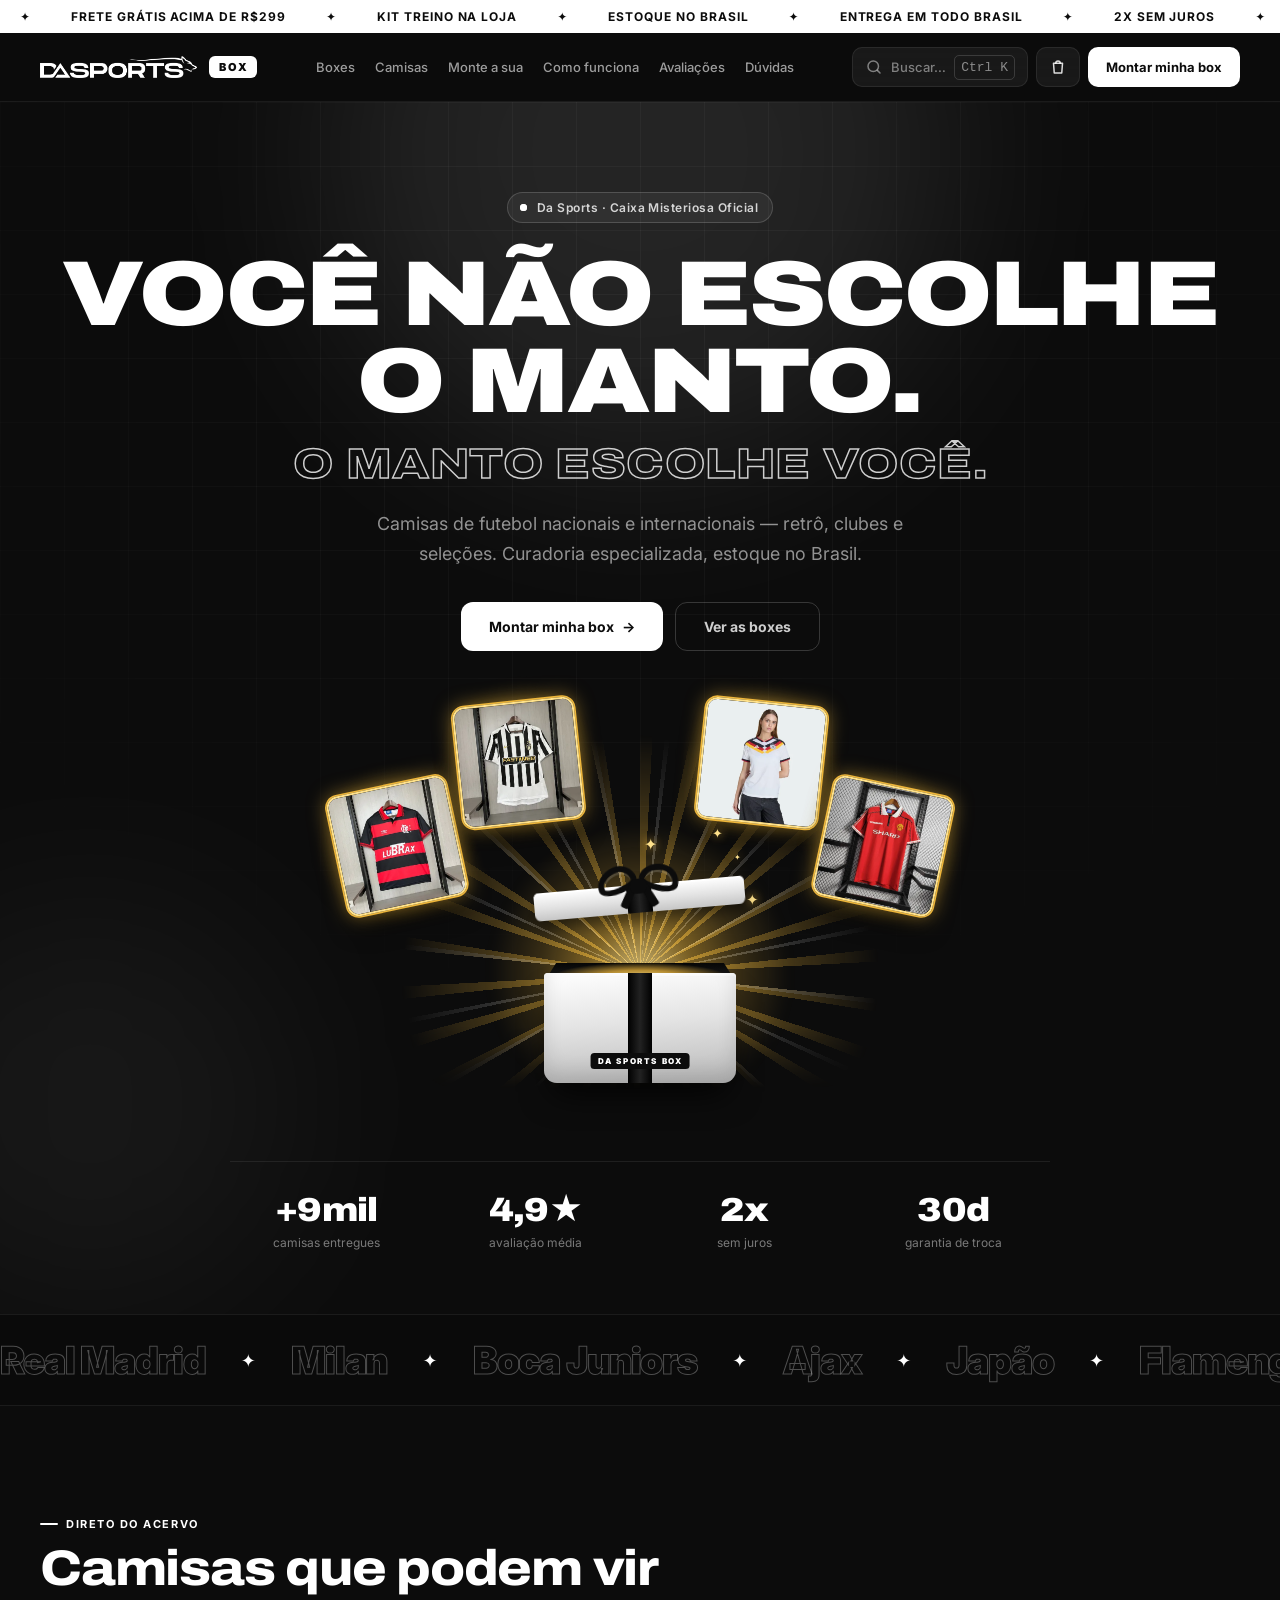
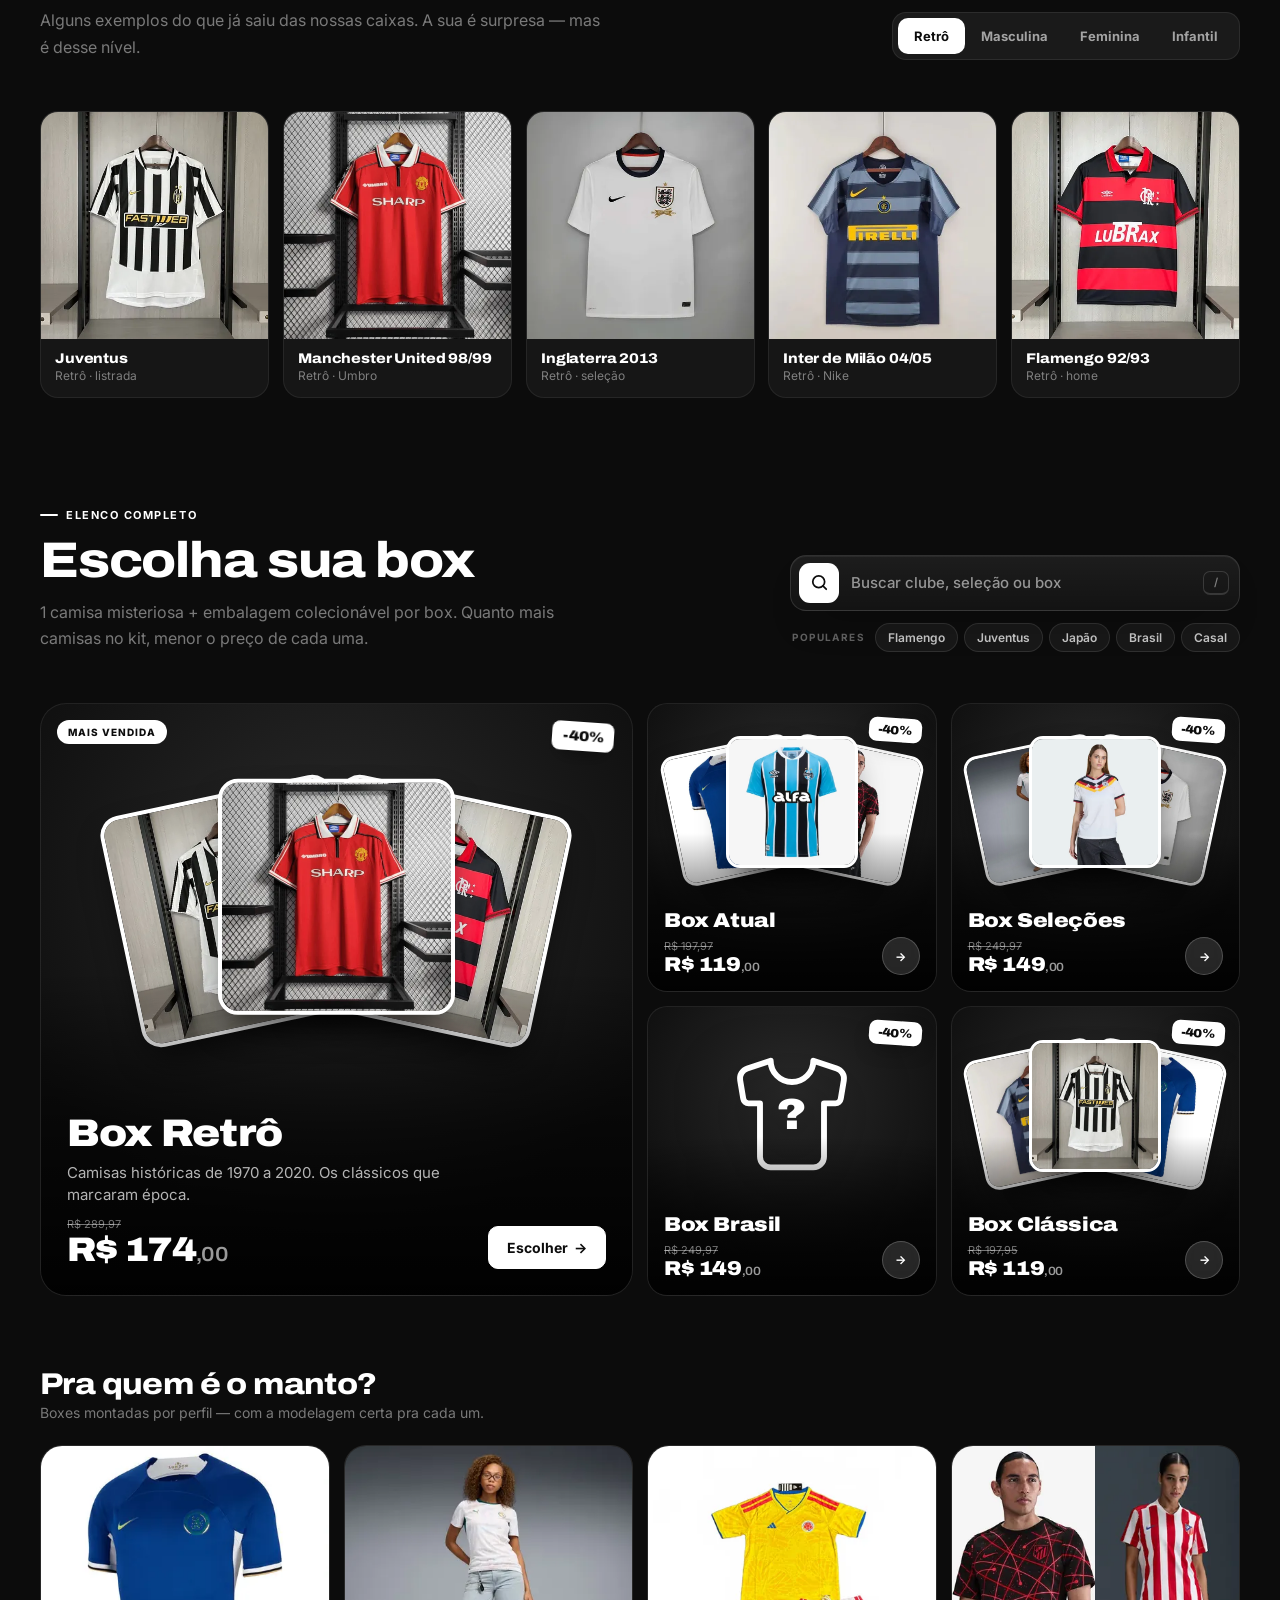
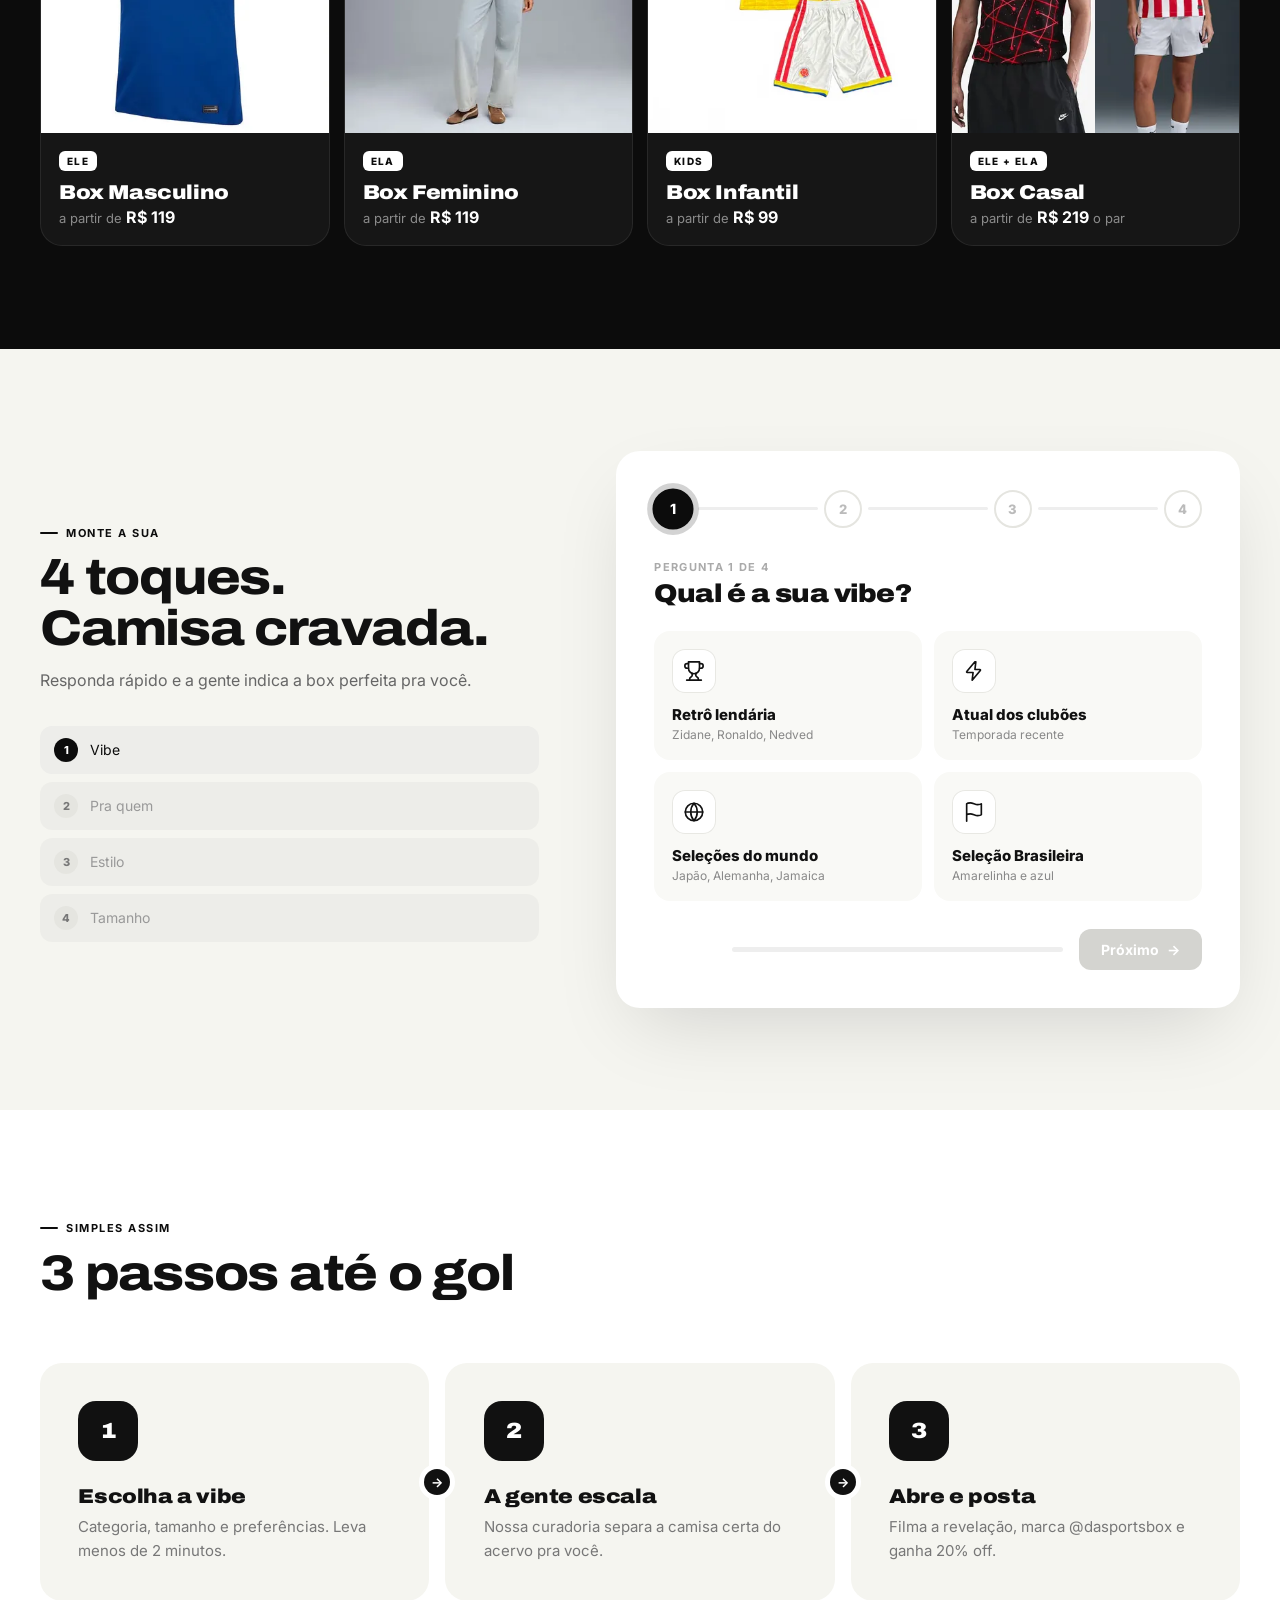
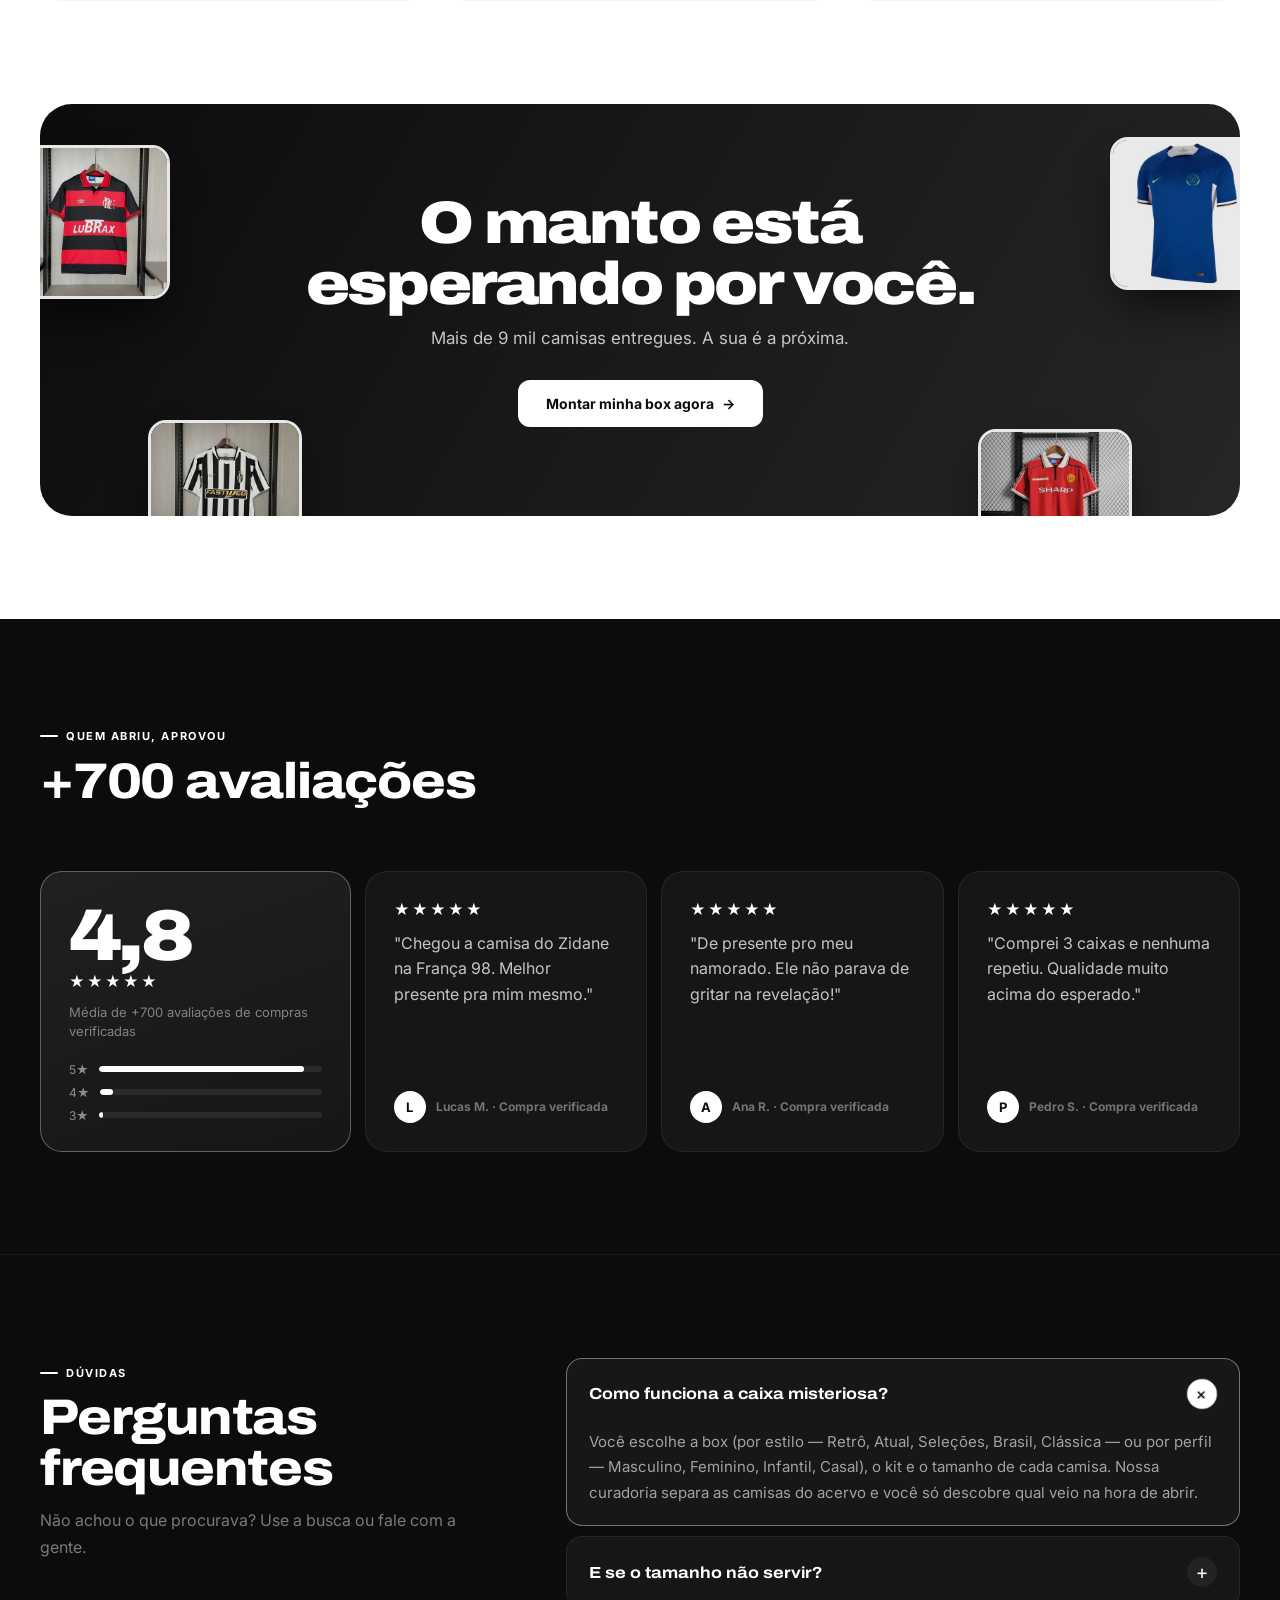
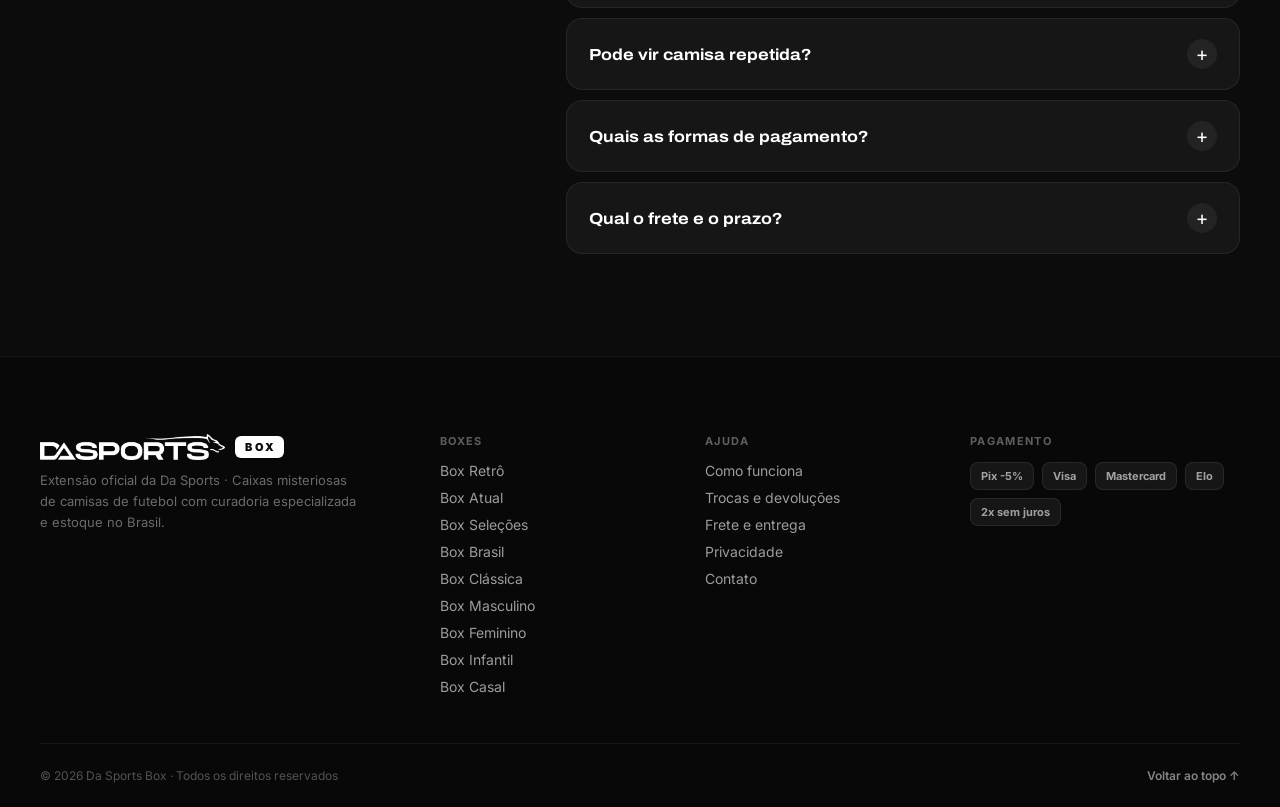
==== commit 484bb190: "Remove as artes de teste das boxes - Apaga todas as imagens de img/boxes/ (Retrô, Atual, Seleções, B" ====
--- a/index.html
+++ b/index.html
@@ -66,15 +66,15 @@
     </nav>
     <div class="menu-label">Boxes</div>
     <div class="menu-boxes">
-      <a href="box-retro.html"><img src="img/boxes/box-retro-p.webp" alt="" loading="lazy" width="480" height="480"><span>Retrô</span></a>
-      <a href="box-atual.html"><img src="img/boxes/box-atual-p.webp" alt="" loading="lazy" width="480" height="480"><span>Atual</span></a>
-      <a href="box-selecoes.html"><img src="img/boxes/box-selecoes-p.webp" alt="" loading="lazy" width="480" height="480"><span>Seleções</span></a>
-      <a href="box-brasil.html"><img src="img/boxes/box-brasil-p.webp" alt="" loading="lazy" width="480" height="480"><span>Brasil</span></a>
+      <a href="box-retro.html"><img src="img/camisas/retro/05-flamengo-retro-19921993-home-p.webp" alt="" loading="lazy" width="420" height="420"><span>Retrô</span></a>
+      <a href="box-atual.html"><img src="img/camisas/masculina/02-camisa-chelsea-i-2324-nike-azul-p.webp" alt="" loading="lazy" width="420" height="420"><span>Atual</span></a>
+      <a href="box-selecoes.html"><img src="img/camisas/feminina/03-camisa-feminina-alemanha-202627-i-p.webp" alt="" loading="lazy" width="420" height="420"><span>Seleções</span></a>
+      <a href="box-brasil.html"><span class="menu-mystery mystery"><span data-icon="shirt"></span><b>?</b></span><span>Brasil</span></a>
       <a href="box-classica.html"><img src="img/camisas/retro/01-camisa-juventus-retro-2010-preta-e-branca-p.webp" alt="" loading="lazy" width="420" height="420"><span>Clássica</span></a>
       <a href="box-masculino.html"><img src="img/camisas/masculina/02-camisa-chelsea-i-2324-nike-azul-p.webp" alt="" loading="lazy" width="420" height="420"><span>Masculino</span></a>
       <a href="box-feminino.html"><img src="img/camisas/feminina/02-camisa-feminina-senegal-202627-i-p.webp" alt="" loading="lazy" width="420" height="420"><span>Feminino</span></a>
       <a href="box-infantil.html"><img src="img/camisas/infantil/03-conjunto-infantil-colombia-202627-p.webp" alt="" loading="lazy" width="420" height="420"><span>Infantil</span></a>
-      <a href="box-casal.html"><img src="img/boxes/box-casal-p.webp" alt="" loading="lazy" width="480" height="480"><span>Casal</span></a>
+      <a href="box-casal.html"><img src="img/camisas/masculina/05-camisa-nike-atletico-de-madrid-202526-pre-jogo-p.webp" alt="" loading="lazy" width="420" height="420"><span>Casal</span></a>
     </div>
     <div class="menu-foot">
       <a class="btn btn-white btn-block" href="index.html#quiz">Montar minha box <span class="arr">→</span></a>
@@ -293,8 +293,12 @@
     </div>
 
     <div class="boxes-grid" data-stagger="up">
-      <a href="box-retro.html" class="box-card feat">
-        <span class="box-cover"><img src="img/boxes/box-retro.webp" alt="Box Retrô" loading="lazy" width="1000" height="1000"></span>
+      <a href="box-retro.html" class="box-card feat no-art">
+        <span class="box-cover box-fan" aria-hidden="true">
+          <img src="img/camisas/retro/01-camisa-juventus-retro-2010-preta-e-branca-p.webp" alt="" loading="lazy" width="420" height="420">
+          <img src="img/camisas/retro/05-flamengo-retro-19921993-home-p.webp" alt="" loading="lazy" width="420" height="420">
+          <img src="img/camisas/retro/02-camisa-manchester-united-home-1-199899-umbro-retro-masculina-p.webp" alt="" loading="lazy" width="420" height="420">
+        </span>
         <span class="box-off">-40%</span>
         <span class="box-feat-badge">MAIS VENDIDA</span>
         <span class="box-info">
@@ -306,8 +310,12 @@
           </span>
         </span>
       </a>
-      <a href="box-atual.html" class="box-card">
-        <span class="box-cover"><img src="img/boxes/box-atual-p.webp" alt="Box Atual" loading="lazy" width="480" height="480"></span>
+      <a href="box-atual.html" class="box-card no-art">
+        <span class="box-cover box-fan" aria-hidden="true">
+          <img src="img/camisas/masculina/02-camisa-chelsea-i-2324-nike-azul-p.webp" alt="" loading="lazy" width="420" height="420">
+          <img src="img/camisas/masculina/05-camisa-nike-atletico-de-madrid-202526-pre-jogo-p.webp" alt="" loading="lazy" width="420" height="420">
+          <img src="img/camisas/masculina/03-camisa-masculina-umbro-gremio-oficial-2425-torcedor-com-patr-p.webp" alt="" loading="lazy" width="420" height="420">
+        </span>
         <span class="box-off">-40%</span>
         <span class="box-info">
           <span class="box-name">Box Atual</span>
@@ -318,8 +326,12 @@
           </span>
         </span>
       </a>
-      <a href="box-selecoes.html" class="box-card">
-        <span class="box-cover"><img src="img/boxes/box-selecoes-p.webp" alt="Box Seleções" loading="lazy" width="480" height="480"></span>
+      <a href="box-selecoes.html" class="box-card no-art">
+        <span class="box-cover box-fan" aria-hidden="true">
+          <img src="img/camisas/feminina/02-camisa-feminina-senegal-202627-i-p.webp" alt="" loading="lazy" width="420" height="420">
+          <img src="img/camisas/retro/03-camisa-inglaterra-retro-2013-branca-nike-p.webp" alt="" loading="lazy" width="420" height="420">
+          <img src="img/camisas/feminina/03-camisa-feminina-alemanha-202627-i-p.webp" alt="" loading="lazy" width="420" height="420">
+        </span>
         <span class="box-off">-40%</span>
         <span class="box-info">
           <span class="box-name">Box Seleções</span>
@@ -330,8 +342,8 @@
           </span>
         </span>
       </a>
-      <a href="box-brasil.html" class="box-card">
-        <span class="box-cover"><img src="img/boxes/box-brasil-p.webp" alt="Box Brasil" loading="lazy" width="480" height="480"></span>
+      <a href="box-brasil.html" class="box-card no-art">
+        <span class="box-cover box-fan box-mystery" aria-hidden="true"><span class="mystery"><span data-icon="shirt"></span><b>?</b></span></span>
         <span class="box-off">-40%</span>
         <span class="box-info">
           <span class="box-name">Box Brasil</span>
@@ -346,7 +358,7 @@
         <span class="box-cover box-fan" aria-hidden="true">
           <img src="img/camisas/retro/04-camisa-inter-de-milao-retro-0405-masculino-p.webp" alt="" loading="lazy" width="420" height="420">
           <img src="img/camisas/masculina/02-camisa-chelsea-i-2324-nike-azul-p.webp" alt="" loading="lazy" width="420" height="420">
-          <img src="img/camisas/feminina/03-camisa-feminina-alemanha-202627-i-p.webp" alt="" loading="lazy" width="420" height="420">
+          <img src="img/camisas/retro/01-camisa-juventus-retro-2010-preta-e-branca-p.webp" alt="" loading="lazy" width="420" height="420">
         </span>
         <span class="box-off">-40%</span>
         <span class="box-info">
@@ -378,7 +390,7 @@
         <div class="fit-body"><span class="fit-kicker">Kids</span><div class="fit-name">Box Infantil</div><div class="fit-price">a partir de <b>R$ 99</b></div></div>
       </a>
       <a href="box-casal.html" class="fit-card spotlight">
-        <div class="fit-img"><img src="img/boxes/box-casal-p.webp" alt="" loading="lazy" width="480" height="480"></div>
+        <div class="fit-img fit-duo"><img src="img/camisas/masculina/05-camisa-nike-atletico-de-madrid-202526-pre-jogo-p.webp" alt="" loading="lazy" width="420" height="420"><img src="img/camisas/feminina/01-camisa-feminina-nike-atletico-madrid-202526-i-torcedor-p.webp" alt="" loading="lazy" width="420" height="420"></div>
         <div class="fit-body"><span class="fit-kicker">Ele + Ela</span><div class="fit-name">Box Casal</div><div class="fit-price">a partir de <b>R$ 219</b> o par</div></div>
       </a>
     </div>
--- a/css/global.css
+++ b/css/global.css
@@ -267,6 +267,13 @@
 .ico { display: inline-grid; place-items: center; line-height: 0; }
 .ico-svg { width: 1em; height: 1em; display: block; }
 .ship-ico { width: 15px; height: 15px; display: inline-block; vertical-align: -3px; margin-right: 6px; }
+
+/* Camisa misteriosa (box sem foto): camisa em traço com "?" no peito */
+.mystery { position: relative; display: inline-grid; place-items: center; width: 1em; height: 1em; color: #fff; line-height: 1; }
+.mystery svg { width: 100%; height: 100%; stroke-width: 1.1; }
+.mystery b { position: absolute; top: 34%; font-family: var(--font-display); font-stretch: 112%; font-weight: 900; font-size: .34em; }
+.menu-mystery { width: 104px; height: 104px; font-size: 64px; border-radius: 14px; border: 1px solid rgba(255,255,255,.1); background: radial-gradient(circle at 50% 35%, #2e2e2e, #121212 70%); }
+.menu-mystery svg { width: 64px; height: 64px; }
 
 /* ---------- BOTÕES ---------- */
 .btn {
--- a/css/index.css
+++ b/css/index.css
@@ -422,8 +422,7 @@
 }
 .box-card:hover .box-off { transform: rotate(-3deg) scale(1.08); }
 .box-card.feat .box-off { top: 18px; right: 18px; font-size: 14px; padding: 7px 11px; }
-/* Cards pequenos: o selo fica embaixo, longe do letreiro da arte */
-.box-card:not(.feat) .box-off { top: auto; bottom: 64px; right: 16px; }
+
 /* Box sem arte própria: camisas do acervo em leque + nome escrito */
 .box-card.no-art { background: radial-gradient(circle at 50% 30%, #2a2a2a, #0f0f0f 70%); }
 .box-fan { display: grid; place-items: center; padding-bottom: 26%; }
@@ -439,6 +438,13 @@
 .box-card.no-art:hover .box-fan img:nth-child(2) { transform: translateX(50%) rotate(16deg); }
 .box-card.no-art:hover .box-fan img:nth-child(3) { transform: translateY(-10%) scale(1.04); }
 .box-card.no-art:hover .box-cover img { transform: none; }
+/* Box em destaque: leque maior, nome grande */
+.box-card.feat .box-fan { padding-bottom: 30%; }
+.box-card.feat .box-fan img { width: 40%; border-width: 4px; border-radius: 20px; }
+.box-card.feat.no-art .box-name { font-size: clamp(28px, 3vw, 40px); margin-bottom: 8px; }
+/* Box sem fotos (Brasil): camisa misteriosa */
+.box-mystery { font-size: clamp(96px, 10vw, 140px); }
+.box-mystery .mystery { filter: drop-shadow(0 20px 30px rgba(0,0,0,.6)); animation: float 5s ease-in-out infinite; }
 .box-card.no-art .box-name {
   position: static; width: auto; height: auto; overflow: visible; clip: auto;
   font-size: 20px; font-weight: 900; letter-spacing: -.02em; margin-bottom: 6px;
@@ -715,7 +721,10 @@
   .box-info { padding: 12px; }
   .box-card:not(.feat) .box-btn { height: 30px; min-width: 30px; padding: 0 9px; }
   .box-off { font-size: 11px; padding: 4px 7px; }
-  .box-card:not(.feat) .box-off { bottom: 52px; right: 12px; }
+  .box-off { top: 10px; right: 10px; }
+  .box-card.no-art:not(.feat) .box-name { font-size: 15px; margin-bottom: 4px; }
+  .box-card.no-art:not(.feat) .box-fan { padding-bottom: 34%; }
+  .box-mystery { font-size: 76px; }
   .box-finder { width: 100%; align-items: stretch; }
   .box-chips { justify-content: flex-start; flex-wrap: nowrap; overflow-x: auto; scrollbar-width: none; margin-inline: calc(var(--gutter) * -1); padding-inline: var(--gutter); }
   .box-chips::-webkit-scrollbar { display: none; }
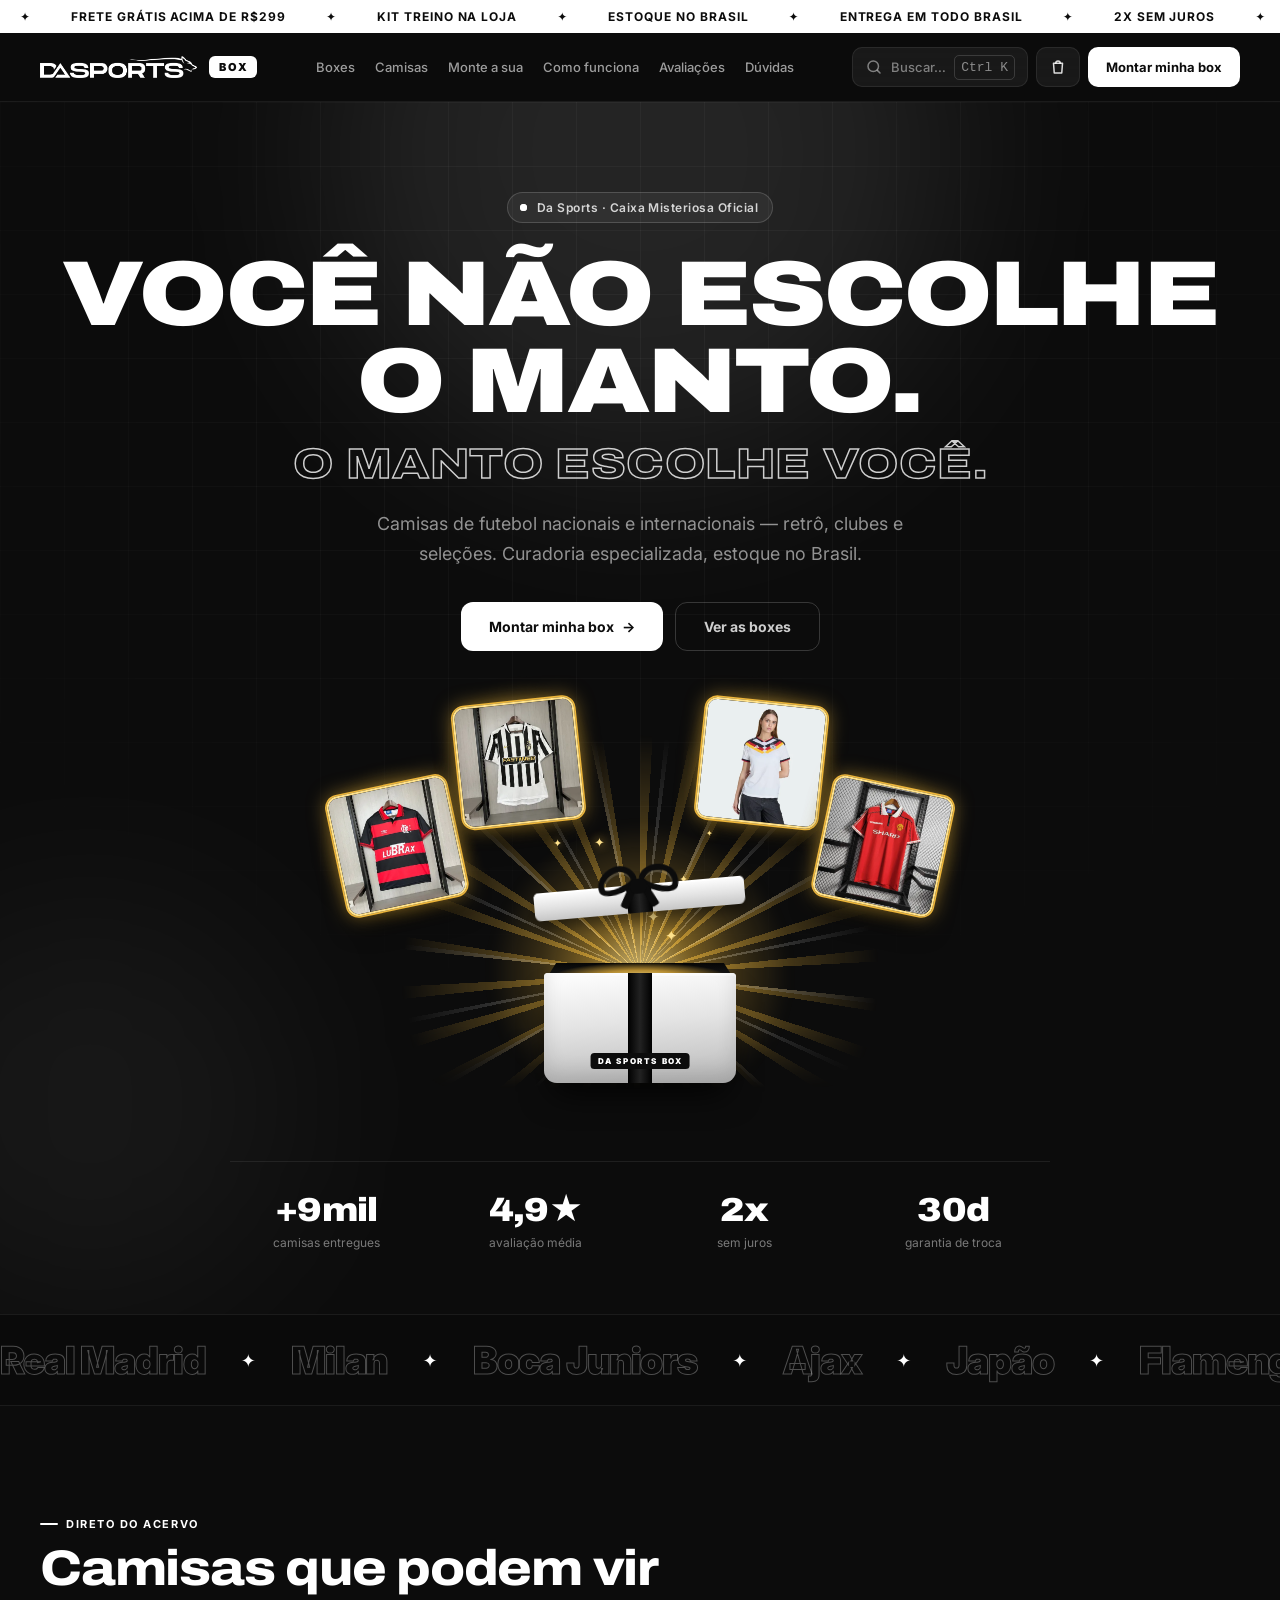
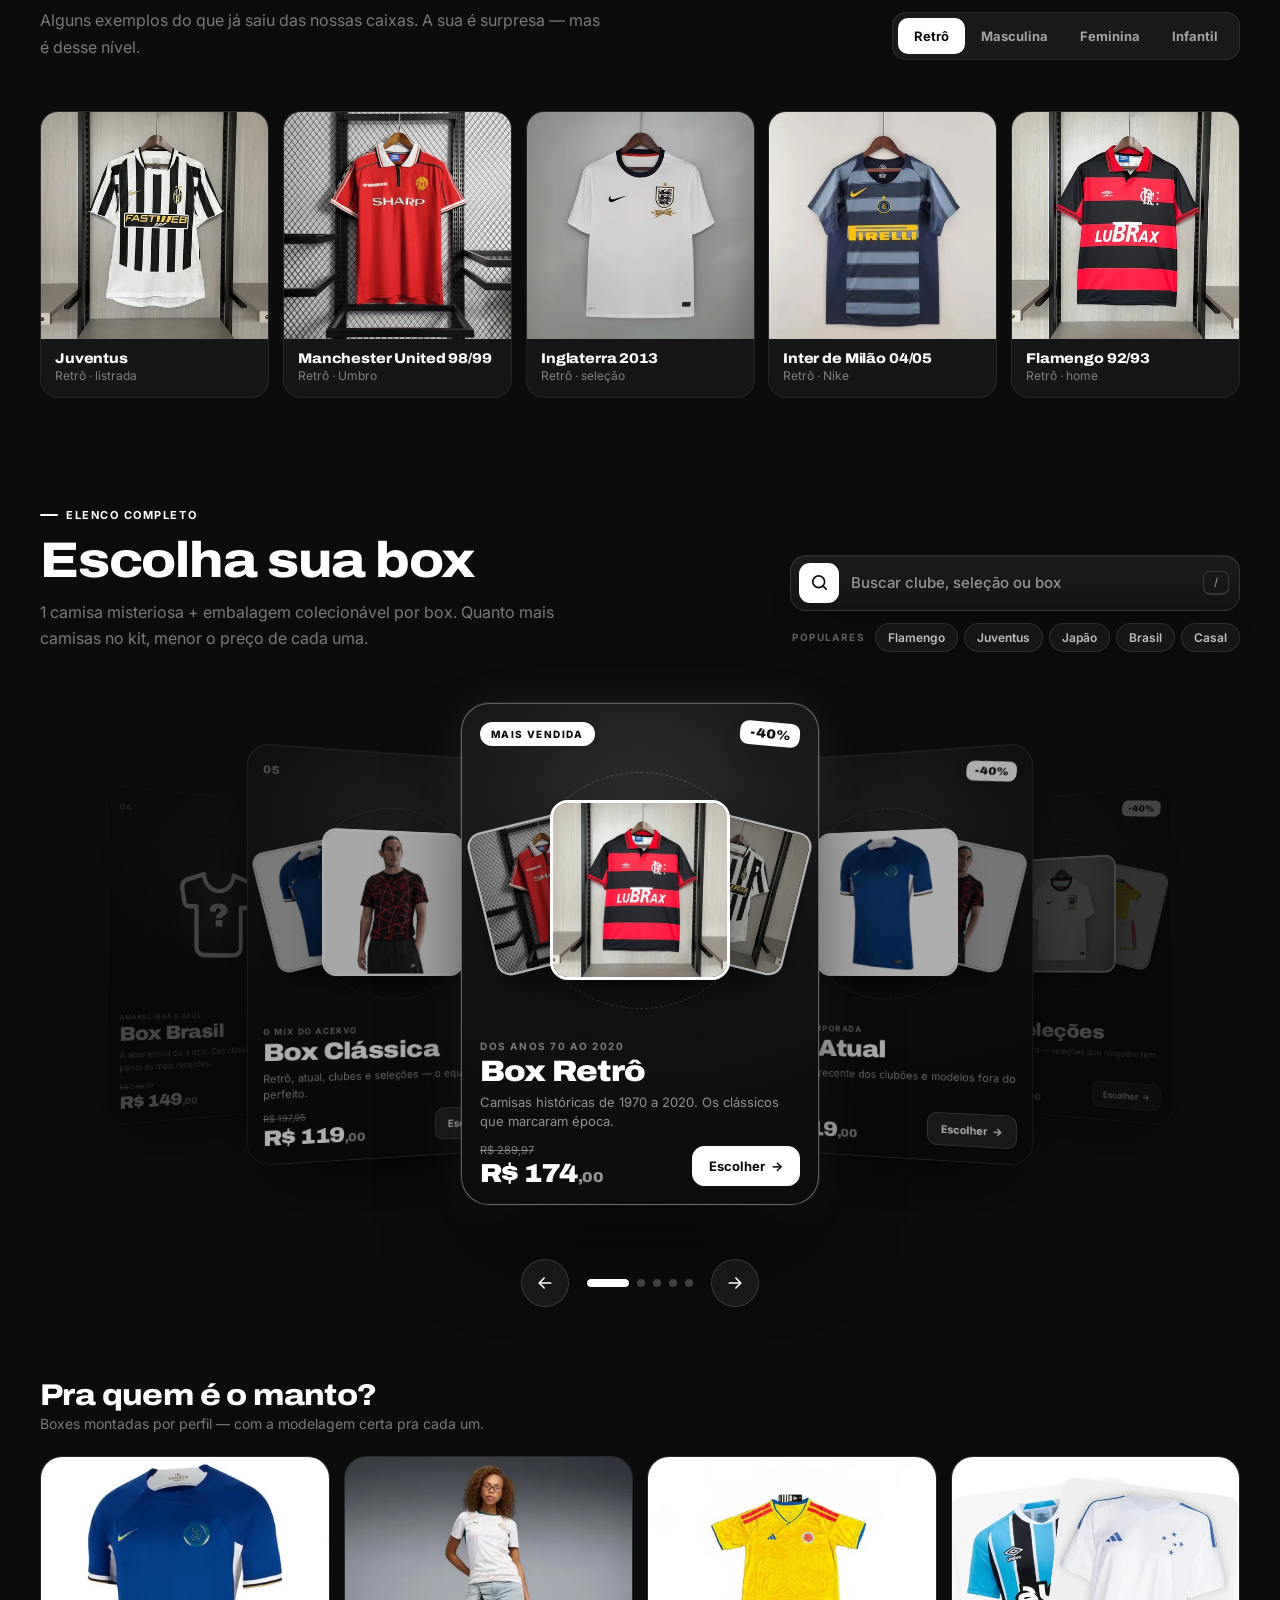
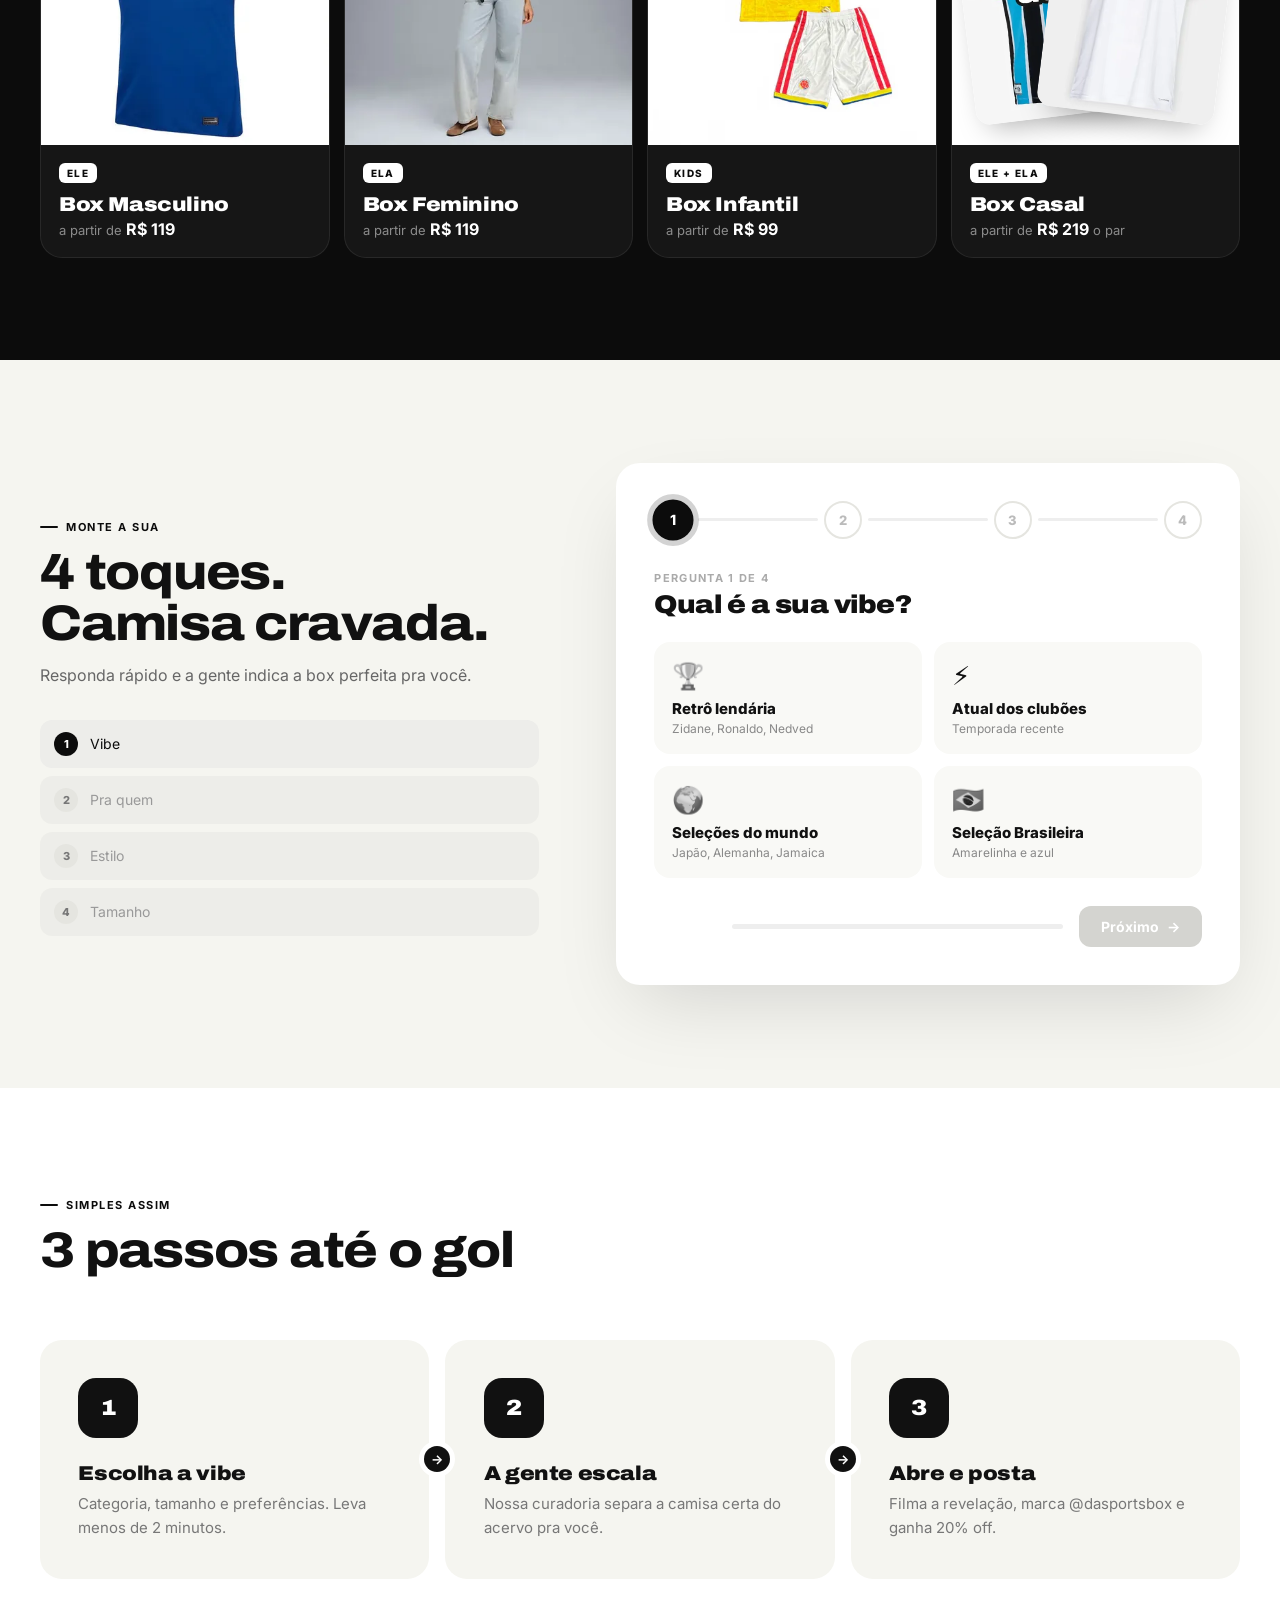
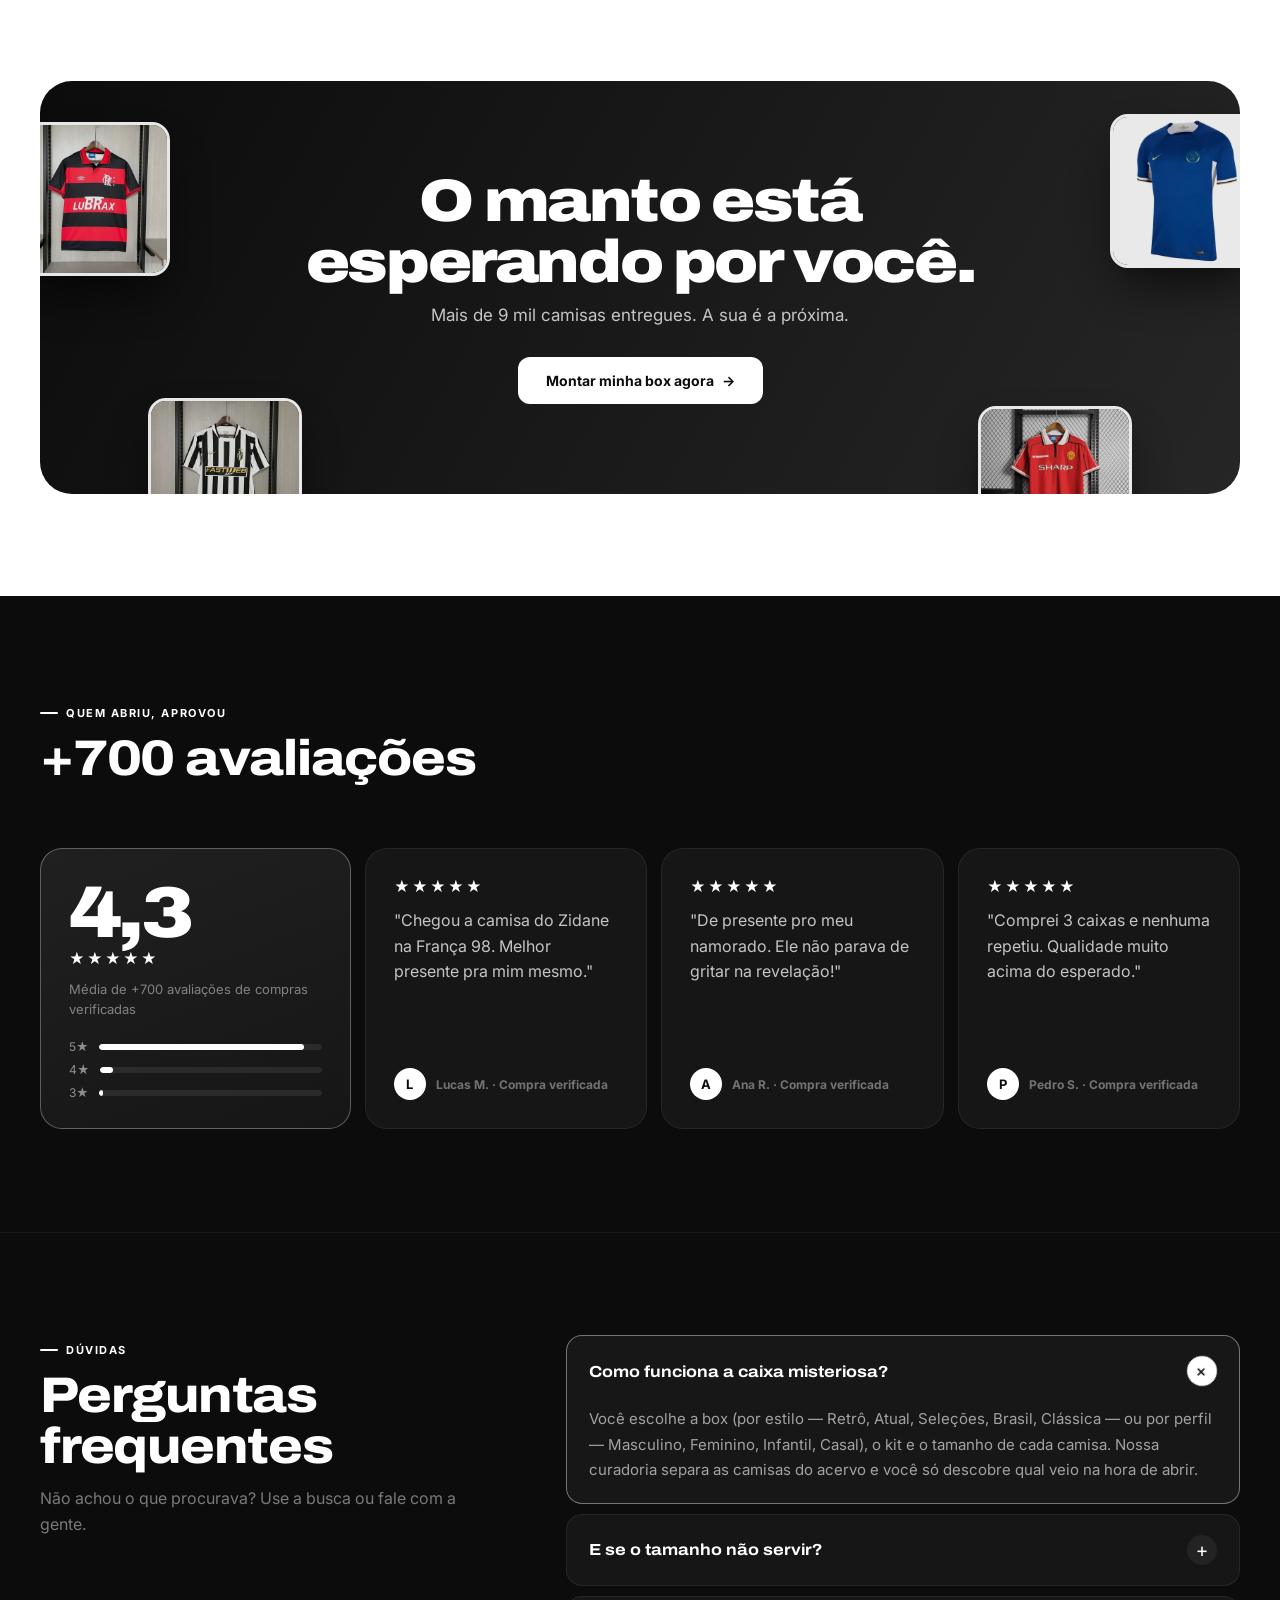
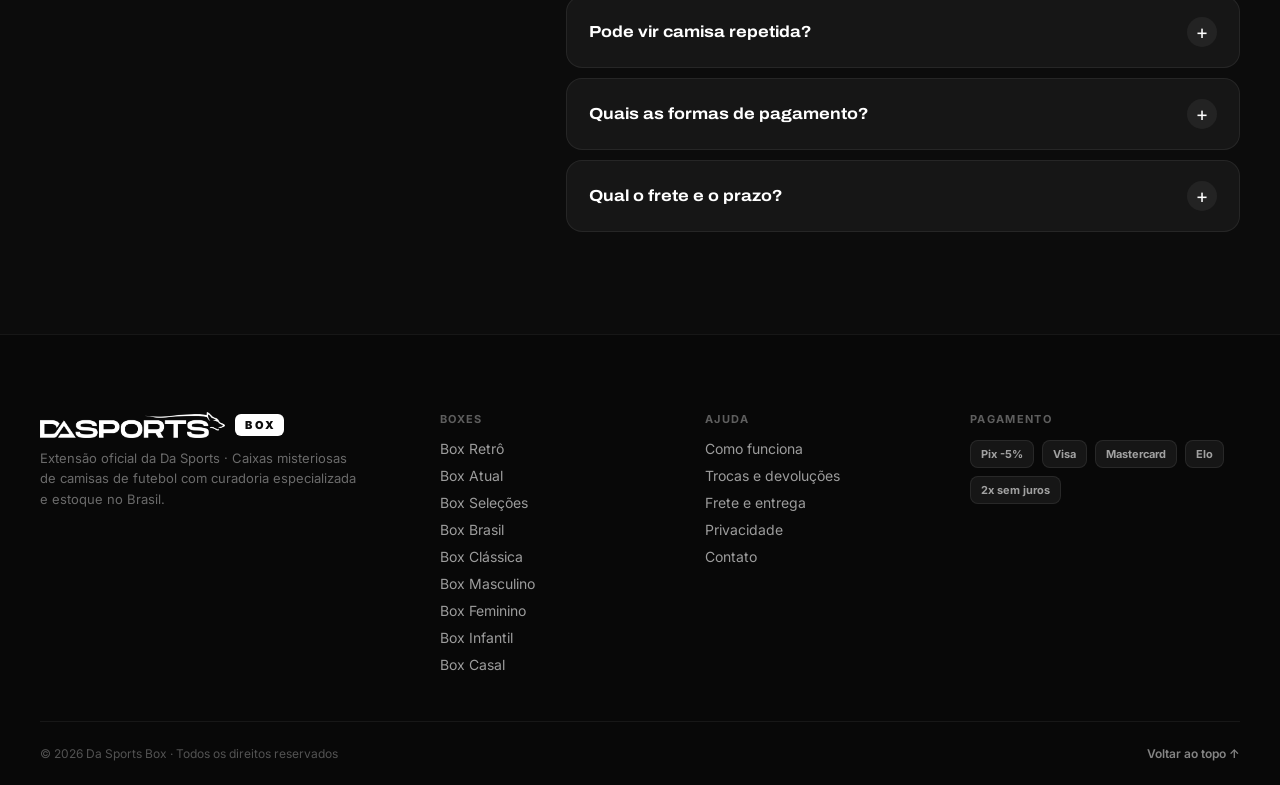
==== commit 1289f0c7: "Novo carrossel 3D das boxes, card Casal e emojis do quiz de volta - "Escolha sua box" virou um carro" ====
--- a/index.html
+++ b/index.html
@@ -292,84 +292,128 @@
       </div>
     </div>
 
-    <div class="boxes-grid" data-stagger="up">
-      <a href="box-retro.html" class="box-card feat no-art">
-        <span class="box-cover box-fan" aria-hidden="true">
-          <img src="img/camisas/retro/01-camisa-juventus-retro-2010-preta-e-branca-p.webp" alt="" loading="lazy" width="420" height="420">
-          <img src="img/camisas/retro/05-flamengo-retro-19921993-home-p.webp" alt="" loading="lazy" width="420" height="420">
-          <img src="img/camisas/retro/02-camisa-manchester-united-home-1-199899-umbro-retro-masculina-p.webp" alt="" loading="lazy" width="420" height="420">
+    <div class="bx" id="bxCarousel" role="region" aria-roledescription="carrossel" aria-label="Boxes">
+      <div class="bx-glow" aria-hidden="true"></div>
+      <div class="bx-stage">
+      <a href="box-retro.html" class="bx-card" data-i="0" aria-label="Box Retrô — a partir de R$ 174">
+        <span class="bx-inner">
+          <span class="bx-top"><span class="bx-hot">Mais vendida</span><span class="bx-off">-40%</span></span>
+          <span class="bx-visual">
+            <span class="bx-ring" aria-hidden="true"></span>
+          <span class="bx-deck">
+            <img src="img/camisas/retro/05-flamengo-retro-19921993-home-p.webp" alt="" loading="lazy" width="420" height="420">
+            <img src="img/camisas/retro/01-camisa-juventus-retro-2010-preta-e-branca-p.webp" alt="" loading="lazy" width="420" height="420">
+            <img src="img/camisas/retro/02-camisa-manchester-united-home-1-199899-umbro-retro-masculina-p.webp" alt="" loading="lazy" width="420" height="420">
+            <img src="img/camisas/retro/04-camisa-inter-de-milao-retro-0405-masculino-p.webp" alt="" loading="lazy" width="420" height="420">
+            <img src="img/camisas/retro/03-camisa-inglaterra-retro-2013-branca-nike-p.webp" alt="" loading="lazy" width="420" height="420">
+          </span>
+          </span>
+          <span class="bx-body">
+            <span class="bx-kick">Dos anos 70 ao 2020</span>
+            <span class="bx-name">Box Retrô</span>
+            <span class="bx-desc">Camisas históricas de 1970 a 2020. Os clássicos que marcaram época.</span>
+            <span class="bx-foot">
+              <span class="bx-price"><s>R$ 289,97</s>R$ 174<small>,00</small></span>
+              <span class="bx-go">Escolher <span class="arr">→</span></span>
+            </span>
+          </span>
         </span>
-        <span class="box-off">-40%</span>
-        <span class="box-feat-badge">MAIS VENDIDA</span>
-        <span class="box-info">
-          <span class="box-name">Box Retrô</span>
-          <span class="box-desc">Camisas históricas de 1970 a 2020. Os clássicos que marcaram época.</span>
-          <span class="box-foot">
-            <span><span class="box-price-old">R$ 289,97</span><span class="box-price">R$ 174<small>,00</small></span></span>
-            <span class="box-btn"><span class="box-btn-l">Escolher</span><span class="arr">→</span></span>
+      </a>
+      <a href="box-atual.html" class="bx-card" data-i="1" aria-label="Box Atual — a partir de R$ 119">
+        <span class="bx-inner">
+          <span class="bx-top"><span class="bx-num">02</span><span class="bx-off">-40%</span></span>
+          <span class="bx-visual">
+            <span class="bx-ring" aria-hidden="true"></span>
+          <span class="bx-deck">
+            <img src="img/camisas/masculina/03-camisa-masculina-umbro-gremio-oficial-2425-torcedor-com-patr-p.webp" alt="" loading="lazy" width="420" height="420">
+            <img src="img/camisas/masculina/02-camisa-chelsea-i-2324-nike-azul-p.webp" alt="" loading="lazy" width="420" height="420">
+            <img src="img/camisas/masculina/05-camisa-nike-atletico-de-madrid-202526-pre-jogo-p.webp" alt="" loading="lazy" width="420" height="420">
+            <img src="img/camisas/masculina/04-camisa-sao-paulo-2526-goleiro-home-p.webp" alt="" loading="lazy" width="420" height="420">
+            <img src="img/camisas/feminina/05-camisa-cruzeiro-ii-202627-torcedor-adidas-feminina-brancoazu-p.webp" alt="" loading="lazy" width="420" height="420">
+          </span>
+          </span>
+          <span class="bx-body">
+            <span class="bx-kick">Última temporada</span>
+            <span class="bx-name">Box Atual</span>
+            <span class="bx-desc">Temporada recente dos clubões e modelos fora do padrão.</span>
+            <span class="bx-foot">
+              <span class="bx-price"><s>R$ 197,97</s>R$ 119<small>,00</small></span>
+              <span class="bx-go">Escolher <span class="arr">→</span></span>
+            </span>
           </span>
         </span>
       </a>
-      <a href="box-atual.html" class="box-card no-art">
-        <span class="box-cover box-fan" aria-hidden="true">
-          <img src="img/camisas/masculina/02-camisa-chelsea-i-2324-nike-azul-p.webp" alt="" loading="lazy" width="420" height="420">
-          <img src="img/camisas/masculina/05-camisa-nike-atletico-de-madrid-202526-pre-jogo-p.webp" alt="" loading="lazy" width="420" height="420">
-          <img src="img/camisas/masculina/03-camisa-masculina-umbro-gremio-oficial-2425-torcedor-com-patr-p.webp" alt="" loading="lazy" width="420" height="420">
+      <a href="box-selecoes.html" class="bx-card" data-i="2" aria-label="Box Seleções — a partir de R$ 149">
+        <span class="bx-inner">
+          <span class="bx-top"><span class="bx-num">03</span><span class="bx-off">-40%</span></span>
+          <span class="bx-visual">
+            <span class="bx-ring" aria-hidden="true"></span>
+          <span class="bx-deck">
+            <img src="img/camisas/feminina/03-camisa-feminina-alemanha-202627-i-p.webp" alt="" loading="lazy" width="420" height="420">
+            <img src="img/camisas/feminina/02-camisa-feminina-senegal-202627-i-p.webp" alt="" loading="lazy" width="420" height="420">
+            <img src="img/camisas/retro/03-camisa-inglaterra-retro-2013-branca-nike-p.webp" alt="" loading="lazy" width="420" height="420">
+            <img src="img/camisas/infantil/03-conjunto-infantil-colombia-202627-p.webp" alt="" loading="lazy" width="420" height="420">
+          </span>
+          </span>
+          <span class="bx-body">
+            <span class="bx-kick">32 países</span>
+            <span class="bx-name">Box Seleções</span>
+            <span class="bx-desc">Do Japão à Jamaica — seleções que ninguém tem.</span>
+            <span class="bx-foot">
+              <span class="bx-price"><s>R$ 249,97</s>R$ 149<small>,00</small></span>
+              <span class="bx-go">Escolher <span class="arr">→</span></span>
+            </span>
+          </span>
         </span>
-        <span class="box-off">-40%</span>
-        <span class="box-info">
-          <span class="box-name">Box Atual</span>
-          <span class="box-desc">Temporada recente dos clubões e modelos fora do padrão.</span>
-          <span class="box-foot">
-            <span><span class="box-price-old">R$ 197,97</span><span class="box-price">R$ 119<small>,00</small></span></span>
-            <span class="box-btn"><span class="box-btn-l">Escolher</span><span class="arr">→</span></span>
+      </a>
+      <a href="box-brasil.html" class="bx-card" data-i="3" aria-label="Box Brasil — a partir de R$ 149">
+        <span class="bx-inner">
+          <span class="bx-top"><span class="bx-num">04</span><span class="bx-off">-40%</span></span>
+          <span class="bx-visual">
+            <span class="bx-ring" aria-hidden="true"></span>
+          <span class="bx-deck bx-deck-mystery"><span class="mystery"><span data-icon="shirt"></span><b>?</b></span></span>
+          </span>
+          <span class="bx-body">
+            <span class="bx-kick">Amarelinha e azul</span>
+            <span class="bx-name">Box Brasil</span>
+            <span class="bx-desc">A amarelinha ou a azul. Das clássicas do tetra e do penta às mais recentes.</span>
+            <span class="bx-foot">
+              <span class="bx-price"><s>R$ 249,97</s>R$ 149<small>,00</small></span>
+              <span class="bx-go">Escolher <span class="arr">→</span></span>
+            </span>
           </span>
         </span>
       </a>
-      <a href="box-selecoes.html" class="box-card no-art">
-        <span class="box-cover box-fan" aria-hidden="true">
-          <img src="img/camisas/feminina/02-camisa-feminina-senegal-202627-i-p.webp" alt="" loading="lazy" width="420" height="420">
-          <img src="img/camisas/retro/03-camisa-inglaterra-retro-2013-branca-nike-p.webp" alt="" loading="lazy" width="420" height="420">
-          <img src="img/camisas/feminina/03-camisa-feminina-alemanha-202627-i-p.webp" alt="" loading="lazy" width="420" height="420">
+      <a href="box-classica.html" class="bx-card" data-i="4" aria-label="Box Clássica — a partir de R$ 119">
+        <span class="bx-inner">
+          <span class="bx-top"><span class="bx-num">05</span><span class="bx-off">-40%</span></span>
+          <span class="bx-visual">
+            <span class="bx-ring" aria-hidden="true"></span>
+          <span class="bx-deck">
+            <img src="img/camisas/retro/01-camisa-juventus-retro-2010-preta-e-branca-p.webp" alt="" loading="lazy" width="420" height="420">
+            <img src="img/camisas/masculina/02-camisa-chelsea-i-2324-nike-azul-p.webp" alt="" loading="lazy" width="420" height="420">
+            <img src="img/camisas/feminina/03-camisa-feminina-alemanha-202627-i-p.webp" alt="" loading="lazy" width="420" height="420">
+            <img src="img/camisas/retro/05-flamengo-retro-19921993-home-p.webp" alt="" loading="lazy" width="420" height="420">
+            <img src="img/camisas/masculina/05-camisa-nike-atletico-de-madrid-202526-pre-jogo-p.webp" alt="" loading="lazy" width="420" height="420">
+          </span>
+          </span>
+          <span class="bx-body">
+            <span class="bx-kick">O mix do acervo</span>
+            <span class="bx-name">Box Clássica</span>
+            <span class="bx-desc">Retrô, atual, clubes e seleções — o equilíbrio perfeito.</span>
+            <span class="bx-foot">
+              <span class="bx-price"><s>R$ 197,95</s>R$ 119<small>,00</small></span>
+              <span class="bx-go">Escolher <span class="arr">→</span></span>
+            </span>
+          </span>
         </span>
-        <span class="box-off">-40%</span>
-        <span class="box-info">
-          <span class="box-name">Box Seleções</span>
-          <span class="box-desc">Do Japão à Jamaica — seleções que ninguém tem.</span>
-          <span class="box-foot">
-            <span><span class="box-price-old">R$ 249,97</span><span class="box-price">R$ 149<small>,00</small></span></span>
-            <span class="box-btn"><span class="box-btn-l">Escolher</span><span class="arr">→</span></span>
-          </span>
-        </span>
-      </a>
-      <a href="box-brasil.html" class="box-card no-art">
-        <span class="box-cover box-fan box-mystery" aria-hidden="true"><span class="mystery"><span data-icon="shirt"></span><b>?</b></span></span>
-        <span class="box-off">-40%</span>
-        <span class="box-info">
-          <span class="box-name">Box Brasil</span>
-          <span class="box-desc">A amarelinha ou a azul. Das clássicas do tetra e do penta às mais recentes.</span>
-          <span class="box-foot">
-            <span><span class="box-price-old">R$ 249,97</span><span class="box-price">R$ 149<small>,00</small></span></span>
-            <span class="box-btn"><span class="box-btn-l">Escolher</span><span class="arr">→</span></span>
-          </span>
-        </span>
-      </a>
-      <a href="box-classica.html" class="box-card no-art">
-        <span class="box-cover box-fan" aria-hidden="true">
-          <img src="img/camisas/retro/04-camisa-inter-de-milao-retro-0405-masculino-p.webp" alt="" loading="lazy" width="420" height="420">
-          <img src="img/camisas/masculina/02-camisa-chelsea-i-2324-nike-azul-p.webp" alt="" loading="lazy" width="420" height="420">
-          <img src="img/camisas/retro/01-camisa-juventus-retro-2010-preta-e-branca-p.webp" alt="" loading="lazy" width="420" height="420">
-        </span>
-        <span class="box-off">-40%</span>
-        <span class="box-info">
-          <span class="box-name">Box Clássica</span>
-          <span class="box-desc">Retrô, atual, clubes e seleções — o equilíbrio perfeito.</span>
-          <span class="box-foot">
-            <span><span class="box-price-old">R$ 197,95</span><span class="box-price">R$ 119<small>,00</small></span></span>
-            <span class="box-btn"><span class="box-btn-l">Escolher</span><span class="arr">→</span></span>
-          </span>
-        </span>
-      </a>
+      </a>
+      </div>
+      <div class="bx-nav">
+        <button type="button" class="bx-arrow" data-bx="-1" aria-label="Box anterior"><span data-icon="arrow"></span></button>
+        <div class="bx-dots" role="tablist" aria-label="Escolher box"></div>
+        <button type="button" class="bx-arrow" data-bx="1" aria-label="Próxima box"><span data-icon="arrow"></span></button>
+      </div>
     </div>
 
     <div class="fit-head" data-reveal>
@@ -390,7 +434,7 @@
         <div class="fit-body"><span class="fit-kicker">Kids</span><div class="fit-name">Box Infantil</div><div class="fit-price">a partir de <b>R$ 99</b></div></div>
       </a>
       <a href="box-casal.html" class="fit-card spotlight">
-        <div class="fit-img fit-duo"><img src="img/camisas/masculina/05-camisa-nike-atletico-de-madrid-202526-pre-jogo-p.webp" alt="" loading="lazy" width="420" height="420"><img src="img/camisas/feminina/01-camisa-feminina-nike-atletico-madrid-202526-i-torcedor-p.webp" alt="" loading="lazy" width="420" height="420"></div>
+        <div class="fit-img fit-pair"><img src="img/camisas/masculina/03-camisa-masculina-umbro-gremio-oficial-2425-torcedor-com-patr-p.webp" alt="" loading="lazy" width="420" height="420"><img src="img/camisas/feminina/05-camisa-cruzeiro-ii-202627-torcedor-adidas-feminina-brancoazu-p.webp" alt="" loading="lazy" width="420" height="420"></div>
         <div class="fit-body"><span class="fit-kicker">Ele + Ela</span><div class="fit-name">Box Casal</div><div class="fit-price">a partir de <b>R$ 219</b> o par</div></div>
       </a>
     </div>
--- a/css/global.css
+++ b/css/global.css
@@ -429,7 +429,7 @@
 }
 
 /* Emojis decorativos em escala de cinza — identidade 100% preto e branco */
-.box-icon, .search-title, .mi-big, .tb:not(.tb-photo), .xs-emoji { filter: grayscale(1); }
+.box-icon, .quiz-summary b, .search-title, .q-emoji, .q-result-emoji, .mi-big, .tb:not(.tb-photo), .xs-emoji { filter: grayscale(1); }
 
 /* Fonte display (Archivo expandida) nos títulos e números */
 .hero-h1, .cta-title, .box-name, .box-price, .ih1, .q-question, .q-result-name, .stat-n, .rev-big,
@@ -606,10 +606,10 @@
 /* Telas de toque: o :hover "gruda" depois do toque, então os cards
    não ficam levantados/deslocados depois de tocados */
 @media (hover: none) {
-  html .box-card:hover, html .fit-card:hover, html .rev-card:hover, html .hw-step:hover,
+  html .fit-card:hover, html .rev-card:hover, html .hw-step:hover,
   html .xs-card:hover, html .p-rev-card:hover, html .kc:hover, html .q-opt:hover, html .tb:hover, html .sz-tab:hover,
   html .szb:not(.on):hover, html .btn:hover, html .nav-cta:hover, html .foot-links a:hover { transform: none; }
-  html .box-card:not(.no-art):hover .box-cover img, html .fit-card:hover .fit-img img,
+  html .fit-card:hover .fit-img img,
   html .shirt-card:hover .shirt-img img, html .xs-card:hover .xs-photo img { transform: none; }
   .spotlight::after { display: none; }
 }
--- a/css/index.css
+++ b/css/index.css
@@ -356,8 +356,14 @@
 .fit-img { position: relative; aspect-ratio: 1; overflow: hidden; background: #1a1a1a; }
 .fit-img img { width: 100%; height: 100%; object-fit: cover; transition: transform .8s var(--ease); }
 .fit-card:hover .fit-img img { transform: scale(1.07); }
-.fit-duo { display: grid; grid-template-columns: 1fr 1fr; }
-.fit-duo img { aspect-ratio: auto; }
+/* Casal: camisa dele + camisa dela, sobrepostas */
+.fit-pair { background: #fff; }
+.fit-pair img { position: absolute; top: 10%; width: 62%; height: 80%; object-fit: cover; border-radius: 14px; box-shadow: 0 16px 30px -14px rgba(0,0,0,.35); transition: transform .6s var(--ease); }
+.fit-pair img:first-child { left: 4%; transform: rotate(-7deg); }
+.fit-pair img:last-child { right: 4%; transform: rotate(7deg); z-index: 1; }
+.fit-card:hover .fit-pair img { transform: rotate(0); }
+.fit-card:hover .fit-pair img:first-child { transform: translateX(-4%) rotate(-10deg); }
+.fit-card:hover .fit-pair img:last-child { transform: translateX(4%) rotate(10deg); }
 .fit-body { padding: 16px 18px 18px; }
 .fit-kicker { display: inline-block; font-size: 10px; font-weight: 800; letter-spacing: .14em; text-transform: uppercase; color: #0c0c0c; background: #fff; padding: 4px 8px; border-radius: 6px; }
 .fit-name { font-size: 20px; font-weight: 900; letter-spacing: -.02em; margin-top: 10px; }
@@ -395,93 +401,140 @@
 }
 .box-chips button:hover { background: #fff; border-color: #fff; color: #0c0c0c; transform: translateY(-2px); }
 
-/* ---------- BOXES (capas) ----------
-   Grade 4 colunas: a destaque ocupa 2x2 e as outras quatro preenchem o lado. */
-.boxes-grid { display: grid; grid-template-columns: repeat(4, 1fr); gap: 14px; }
-.box-card {
-  position: relative; overflow: hidden; isolation: isolate; aspect-ratio: 1;
-  border-radius: 20px; background: #111; border: 1px solid rgba(255,255,255,.08);
-  text-decoration: none; color: #fff; display: block;
-  transition: transform .5s var(--ease), border-color .3s, box-shadow .5s var(--ease);
-}
-.box-card.feat { grid-column: span 2; grid-row: span 2; border-radius: 26px; }
-.box-card:hover { transform: translateY(-6px); border-color: rgba(255,255,255,.35); box-shadow: 0 30px 70px -25px rgba(0,0,0,.9); }
-.box-cover { position: absolute; inset: 0; z-index: -1; }
-.box-cover img { width: 100%; height: 100%; object-fit: cover; transition: transform .9s var(--ease); }
-.box-card:hover .box-cover img { transform: scale(1.06); }
-.box-cover::after {
-  content: ''; position: absolute; inset: 0;
-  background: linear-gradient(to top, rgba(0,0,0,.92) 0%, rgba(0,0,0,.55) 28%, transparent 55%);
-}
-.box-off {
-  position: absolute; top: 14px; right: 14px; z-index: 1;
-  font-family: var(--font-display); font-stretch: 112%; font-size: 12px; font-weight: 900; letter-spacing: -.01em;
-  color: #0c0c0c; background: #fff; padding: 5px 9px; border-radius: 8px;
-  box-shadow: 0 8px 20px -8px rgba(0,0,0,.6);
-  transform: rotate(4deg); transition: transform .45s var(--ease-back);
-}
-.box-card:hover .box-off { transform: rotate(-3deg) scale(1.08); }
-.box-card.feat .box-off { top: 18px; right: 18px; font-size: 14px; padding: 7px 11px; }
-
-/* Box sem arte própria: camisas do acervo em leque + nome escrito */
-.box-card.no-art { background: radial-gradient(circle at 50% 30%, #2a2a2a, #0f0f0f 70%); }
-.box-fan { display: grid; place-items: center; padding-bottom: 26%; }
-.box-fan img {
-  grid-area: 1 / 1; width: 46%; height: auto; aspect-ratio: 1; object-fit: cover;
-  border-radius: 14px; border: 3px solid #fff; box-shadow: 0 18px 36px -12px rgba(0,0,0,.8);
-  transition: transform .6s var(--ease);
-}
-.box-fan img:nth-child(1) { transform: translateX(-42%) rotate(-12deg); }
-.box-fan img:nth-child(2) { transform: translateX(42%) rotate(12deg); }
-.box-fan img:nth-child(3) { transform: translateY(-6%); z-index: 1; }
-.box-card.no-art:hover .box-fan img:nth-child(1) { transform: translateX(-50%) rotate(-16deg); }
-.box-card.no-art:hover .box-fan img:nth-child(2) { transform: translateX(50%) rotate(16deg); }
-.box-card.no-art:hover .box-fan img:nth-child(3) { transform: translateY(-10%) scale(1.04); }
-.box-card.no-art:hover .box-cover img { transform: none; }
-/* Box em destaque: leque maior, nome grande */
-.box-card.feat .box-fan { padding-bottom: 30%; }
-.box-card.feat .box-fan img { width: 40%; border-width: 4px; border-radius: 20px; }
-.box-card.feat.no-art .box-name { font-size: clamp(28px, 3vw, 40px); margin-bottom: 8px; }
-/* Box sem fotos (Brasil): camisa misteriosa */
-.box-mystery { font-size: clamp(96px, 10vw, 140px); }
-.box-mystery .mystery { filter: drop-shadow(0 20px 30px rgba(0,0,0,.6)); animation: float 5s ease-in-out infinite; }
-.box-card.no-art .box-name {
-  position: static; width: auto; height: auto; overflow: visible; clip: auto;
-  font-size: 20px; font-weight: 900; letter-spacing: -.02em; margin-bottom: 6px;
-}
-.box-feat-badge { position: absolute; top: 16px; left: 16px; background: #fff; color: #0c0c0c; font-size: 10px; font-weight: 800; letter-spacing: .1em; padding: 6px 11px; border-radius: 999px; }
-.box-info { position: absolute; left: 0; right: 0; bottom: 0; padding: 16px; display: flex; flex-direction: column; }
-.box-card.feat .box-info { padding: 26px; }
-/* O nome já está na arte: fica só para leitores de tela e busca */
-.box-name { position: absolute; width: 1px; height: 1px; overflow: hidden; clip: rect(0 0 0 0); white-space: nowrap; }
-.box-desc {
-  font-size: 13px; color: rgba(255,255,255,.7); line-height: 1.45; margin-bottom: 12px;
-  display: none;
-}
-.box-card.feat .box-desc { display: block; font-size: 15px; max-width: 420px; }
-.box-foot { display: flex; justify-content: space-between; align-items: flex-end; gap: 10px; }
-.box-price-old { display: block; font-size: 11px; color: rgba(255,255,255,.45); text-decoration: line-through; }
-.box-price { display: block; font-family: var(--font-display); font-stretch: 112%; font-size: 20px; font-weight: 900; letter-spacing: -.02em; line-height: 1.1; }
-.box-price small { font-size: .6em; color: rgba(255,255,255,.6); font-weight: 600; }
-.box-card.feat .box-price { font-size: 34px; }
-.box-btn {
+/* ---------- BOXES: CARROSSEL 3D EM LOOP ----------
+   Box do centro em destaque, vizinhas inclinadas. Gira sozinho, arrasta
+   com o dedo/mouse e as camisas de cada box se embaralham sem parar.
+   As posições são calculadas no home.js (variáveis inline). */
+/* As boxes laterais passam da largura: corta na borda da seção sem criar rolagem lateral */
+.boxes { overflow-x: clip; }
+.bx { position: relative; margin-top: .5rem; --cw: clamp(280px, 28vw, 380px); }
+.bx-glow {
+  position: absolute; left: 50%; top: 46%; width: min(760px, 120vw); aspect-ratio: 1; translate: -50% -50%;
+  border-radius: 50%; pointer-events: none; opacity: .55;
+  background: conic-gradient(from 0deg, transparent 0 20%, rgba(255,255,255,.14) 30%, transparent 42% 70%, rgba(255,255,255,.1) 80%, transparent 92%);
+  mask-image: radial-gradient(circle, #000 25%, transparent 68%); -webkit-mask-image: radial-gradient(circle, #000 25%, transparent 68%);
+  animation: spin 18s linear infinite;
+}
+.bx-stage {
+  position: relative; height: calc(var(--cw) * 1.48); perspective: 1400px;
+  touch-action: pan-y; user-select: none; -webkit-user-select: none; cursor: grab;
+}
+.bx-stage.is-drag { cursor: grabbing; }
+.bx-card {
+  position: absolute; left: 50%; top: 0; width: var(--cw); margin-left: calc(var(--cw) / -2);
+  text-decoration: none; color: #fff; transform-style: preserve-3d; will-change: transform;
+  transition: transform .8s var(--ease), opacity .6s, filter .6s;
+  -webkit-user-drag: none;
+}
+.bx-stage.is-drag .bx-card { transition: none; }
+.bx-inner {
+  position: relative; display: flex; flex-direction: column; height: calc(var(--cw) * 1.4); overflow: hidden;
+  border-radius: 28px; padding: 18px;
+  background: radial-gradient(120% 70% at 50% 18%, #2b2b2b 0%, #141414 55%, #0d0d0d 100%);
+  border: 1px solid rgba(255,255,255,.1);
+  box-shadow: 0 40px 80px -30px rgba(0,0,0,.9), inset 0 1px 0 rgba(255,255,255,.08);
+  transition: border-color .5s, box-shadow .5s;
+}
+/* brilho que passa pela box ativa, em loop */
+.bx-inner::after {
+  content: ''; position: absolute; inset: 0; pointer-events: none; border-radius: inherit;
+  background: linear-gradient(115deg, transparent 35%, rgba(255,255,255,.09) 50%, transparent 65%) no-repeat;
+  background-size: 250% 100%; background-position: 160% 0; opacity: 0;
+}
+.bx-card.is-active .bx-inner { border-color: rgba(255,255,255,.35); box-shadow: 0 50px 100px -30px rgba(0,0,0,.95), 0 0 0 1px rgba(255,255,255,.08), 0 0 60px -10px rgba(255,255,255,.12); }
+.bx-card.is-active .bx-inner::after { opacity: 1; animation: bxSheen 4.5s ease-in-out infinite; }
+@keyframes bxSheen { 0%, 45% { background-position: 160% 0; } 100% { background-position: -60% 0; } }
+
+/* Entrada: as boxes chegam voando quando a seção aparece */
+.bx:not(.is-in) .bx-inner { opacity: 0; transform: translateY(140px) rotate(var(--in-r, 0deg)) scale(.85); }
+.bx.is-in .bx-inner { animation: bxIn 1.1s var(--ease-back) backwards; animation-delay: calc(var(--k, 0) * 110ms); }
+@keyframes bxIn { from { opacity: 0; transform: translateY(140px) rotate(var(--in-r, 0deg)) scale(.85); } }
+
+.bx-top { position: relative; z-index: 2; display: flex; justify-content: space-between; align-items: center; }
+.bx-hot, .bx-num {
+  font-size: 10px; font-weight: 800; letter-spacing: .14em; text-transform: uppercase;
+}
+.bx-hot { background: #fff; color: #0c0c0c; padding: 6px 11px; border-radius: 999px; }
+.bx-num { color: rgba(255,255,255,.4); font-family: var(--font-display); font-stretch: 112%; font-size: 13px; letter-spacing: .04em; }
+.bx-off {
+  font-family: var(--font-display); font-stretch: 112%; font-size: 13px; font-weight: 900;
+  color: #0c0c0c; background: #fff; padding: 5px 10px; border-radius: 9px; transform: rotate(5deg);
+  box-shadow: 0 10px 24px -10px rgba(0,0,0,.7);
+}
+.bx-card.is-active .bx-off { animation: bxWiggle 3s ease-in-out infinite; }
+@keyframes bxWiggle { 0%, 80%, 100% { transform: rotate(5deg); } 86% { transform: rotate(-6deg) scale(1.12); } 92% { transform: rotate(8deg) scale(1.06); } }
+
+/* Visual: baralho de camisas que se embaralha em loop */
+.bx-visual { position: relative; flex: 1; display: grid; place-items: center; margin: 4px 0 10px; }
+.bx-ring {
+  position: absolute; width: 74%; aspect-ratio: 1; border-radius: 50%;
+  border: 1px dashed rgba(255,255,255,.18); animation: spin 24s linear infinite;
+}
+.bx-ring::before {
+  content: ''; position: absolute; inset: 14%; border-radius: 50%;
+  background: radial-gradient(circle, rgba(255,255,255,.16), transparent 70%);
+  animation: pulse 3.2s ease-in-out infinite;
+}
+.bx-deck { position: relative; width: 56%; aspect-ratio: 1; }
+.bx-deck img {
+  position: absolute; inset: 0; width: 100%; height: 100%; object-fit: cover;
+  border-radius: 18px; border: 3px solid #fff; background: #1a1a1a;
+  box-shadow: 0 22px 40px -14px rgba(0,0,0,.85);
+  opacity: 0; transform: translateY(18%) scale(.7);
+  transition: transform .9s var(--ease-back), opacity .5s;
+  -webkit-user-drag: none; pointer-events: none;
+}
+.bx-deck img.is-front { opacity: 1; transform: none; z-index: 3; }
+.bx-deck img.is-l { opacity: 1; transform: translateX(-48%) rotate(-14deg) scale(.82); z-index: 2; filter: brightness(.7); }
+.bx-deck img.is-r { opacity: 1; transform: translateX(48%) rotate(14deg) scale(.82); z-index: 2; filter: brightness(.7); }
+.bx-deck img.is-out { opacity: 0; transform: translateY(10%) rotate(-10deg) scale(.55); z-index: 1; transition-duration: .5s; }
+.bx-deck-mystery { width: auto; display: grid; place-items: center; font-size: calc(var(--cw) * .42); }
+.bx-deck-mystery .mystery { animation: bxMystery 4s ease-in-out infinite; filter: drop-shadow(0 18px 30px rgba(0,0,0,.6)); }
+@keyframes bxMystery { 0%, 100% { transform: translateY(0) rotateY(0); } 25% { transform: translateY(-8px) rotateY(0); } 50% { transform: translateY(0) rotateY(180deg); } 75% { transform: translateY(-8px) rotateY(360deg); } }
+
+.bx-body { position: relative; z-index: 2; display: flex; flex-direction: column; }
+.bx-kick { font-size: 10px; font-weight: 700; letter-spacing: .16em; text-transform: uppercase; color: rgba(255,255,255,.45); }
+.bx-name { font-family: var(--font-display); font-stretch: 112%; font-size: clamp(24px, 2.3vw, 30px); font-weight: 900; letter-spacing: -.02em; line-height: 1.05; margin: 4px 0 6px; }
+.bx-desc {
+  font-size: 13px; color: rgba(255,255,255,.55); line-height: 1.45; min-height: 2.9em;
+  display: -webkit-box; -webkit-line-clamp: 2; -webkit-box-orient: vertical; overflow: hidden;
+}
+.bx-foot { display: flex; align-items: flex-end; justify-content: space-between; gap: 10px; margin-top: 14px; }
+.bx-price { font-family: var(--font-display); font-stretch: 112%; font-size: 26px; font-weight: 900; letter-spacing: -.02em; line-height: 1; }
+.bx-price s { display: block; font-family: 'Inter', sans-serif; font-size: 11px; font-weight: 500; color: rgba(255,255,255,.4); margin-bottom: 4px; letter-spacing: 0; }
+.bx-price small { font-size: .55em; color: rgba(255,255,255,.55); }
+.bx-go {
   display: inline-flex; align-items: center; gap: 6px; white-space: nowrap;
-  background: rgba(255,255,255,.14); border: 1px solid rgba(255,255,255,.2);
-  backdrop-filter: blur(8px); -webkit-backdrop-filter: blur(8px);
-  color: #fff; font-size: 12px; font-weight: 700; padding: 9px 13px; border-radius: 10px;
-  transition: background .25s, color .25s, border-color .25s;
-}
-.box-card.feat .box-btn { font-size: 14px; padding: 12px 18px; }
-.box-btn .arr { transition: transform .3s var(--ease); }
-.box-card:hover .box-btn, .box-card.feat .box-btn { background: #fff; border-color: #fff; color: #0c0c0c; }
-.box-btn-l { display: inline-block; }
-.box-card:not(.feat) .box-btn { height: 38px; min-width: 38px; padding: 0 12px; justify-content: center; border-radius: 999px; gap: 0; }
-.box-card:not(.feat) .box-btn-l {
-  max-width: 0; opacity: 0; overflow: hidden; white-space: nowrap;
-  transition: max-width .45s var(--ease), opacity .3s, margin .45s var(--ease);
-}
-.box-card:not(.feat):hover .box-btn-l, .box-card:not(.feat):focus-visible .box-btn-l { max-width: 80px; opacity: 1; margin-right: 6px; }
-.box-card:hover .box-btn .arr { transform: translateX(4px); }
+  font-size: 13px; font-weight: 700; padding: 11px 16px; border-radius: 12px;
+  background: rgba(255,255,255,.1); border: 1px solid rgba(255,255,255,.18); color: #fff;
+  transition: background .3s, color .3s, border-color .3s;
+}
+.bx-go .arr { transition: transform .3s var(--ease); }
+.bx-card.is-active .bx-go { background: #fff; color: #0c0c0c; border-color: #fff; }
+.bx-card.is-active:hover .bx-go .arr { transform: translateX(4px); }
+
+/* Navegação: setas, pontos e barra de tempo do giro automático */
+.bx-nav { position: relative; display: flex; align-items: center; justify-content: center; gap: 18px; margin-top: 26px; }
+.bx-arrow {
+  width: 48px; height: 48px; border-radius: 50%; display: grid; place-items: center; cursor: pointer;
+  background: rgba(255,255,255,.06); border: 1px solid rgba(255,255,255,.14); color: #fff;
+  transition: background .25s, color .25s, transform .3s var(--ease-back);
+}
+.bx-arrow:hover { background: #fff; color: #0c0c0c; transform: scale(1.08); }
+.bx-arrow .ico-svg, .bx-arrow svg { width: 20px; height: 20px; }
+.bx-arrow[data-bx="-1"] svg { transform: scaleX(-1); }
+.bx-dots { display: flex; align-items: center; gap: 8px; }
+.bx-dot {
+  position: relative; width: 8px; height: 8px; padding: 0; border: none; border-radius: 8px; cursor: pointer; overflow: hidden;
+  background: rgba(255,255,255,.22); transition: width .45s var(--ease), background .3s;
+}
+.bx-dot.on { width: 42px; background: rgba(255,255,255,.2); }
+.bx-dot.on::after {
+  content: ''; position: absolute; inset: 0; background: #fff; border-radius: inherit;
+  transform-origin: left; animation: bxTimer var(--bx-t, 4.5s) linear forwards;
+}
+.bx.is-paused .bx-dot.on::after { animation-play-state: paused; }
+@keyframes bxTimer { from { transform: scaleX(0); } to { transform: scaleX(1); } }
 
 /* ---------- QUIZ ---------- */
 .quiz { background: var(--paper); color: #111; }
@@ -534,17 +587,8 @@
 }
 .q-opt:hover { border-color: var(--accent-mid); transform: translateY(-3px); box-shadow: 0 12px 30px rgba(var(--accent-rgb),.12); }
 .q-opt.sel   { border-color: var(--accent); background: var(--accent-soft); }
-/* Ícone da opção: quadrado claro que inverte quando selecionado */
-.q-emoji {
-  width: 44px; height: 44px; border-radius: 13px; margin-bottom: 12px;
-  display: grid; place-items: center; background: #fff; color: #111;
-  box-shadow: inset 0 0 0 1px #e8e8e3;
-  transition: transform .4s var(--ease-back), background .25s, color .25s, box-shadow .25s;
-}
-.q-emoji svg { width: 22px; height: 22px; }
-.q-txt { font-family: var(--font-display); font-stretch: 112%; font-size: 12px; font-weight: 900; letter-spacing: -.01em; }
-.q-opt:hover .q-emoji { transform: translateY(-2px) rotate(-6deg); }
-.q-opt.sel .q-emoji { background: #111; color: #fff; box-shadow: none; transform: rotate(-6deg); }
+.q-emoji { font-size: 26px; margin-bottom: 8px; display: block; transition: transform .4s var(--ease-back); }
+.q-opt:hover .q-emoji, .q-opt.sel .q-emoji { transform: scale(1.18) rotate(-6deg); }
 .q-oname { font-size: 15px; font-weight: 800; color: #111; }
 .q-odesc { font-size: 12px; color: #888; margin-top: 3px; }
 .q-sel-check {
@@ -565,12 +609,7 @@
 
 /* Resultado do quiz */
 .q-result { text-align: center; padding: 1rem 0 .5rem; }
-.q-result-emoji {
-  width: 88px; height: 88px; border-radius: 26px; display: inline-grid; place-items: center;
-  background: #111; color: #fff; box-shadow: 0 20px 40px -16px rgba(0,0,0,.5);
-  animation: resultPop .8s var(--ease-back) both;
-}
-.q-result-emoji svg { width: 40px; height: 40px; }
+.q-result-emoji { font-size: 84px; display: inline-block; animation: resultPop .8s var(--ease-back) both; }
 @keyframes resultPop { 0% { transform: scale(0) rotate(-30deg); } 100% { transform: scale(1) rotate(0); } }
 .q-result-kicker { font-size: 12px; font-weight: 700; letter-spacing: .14em; color: var(--accent); text-transform: uppercase; margin-top: 1rem; }
 .q-result-name { font-size: clamp(30px, 3.2vw, 42px); font-weight: 900; letter-spacing: -.035em; margin: .3rem 0 .6rem; }
@@ -681,7 +720,6 @@
 @media (max-width: 1100px) {
   .shirt-grid { grid-template-columns: repeat(3, 1fr); }
   .fit-grid { grid-template-columns: repeat(2, 1fr); }
-  .boxes-grid { grid-template-columns: 1fr 1fr; }
   .rev-grid { grid-template-columns: 1fr 1fr; }
 }
 @media (max-width: 900px) {
@@ -691,6 +729,9 @@
   .quiz-summary { display: none; }
 }
 @media (max-width: 600px) {
+  .bx { --cw: min(76vw, 320px); }
+  .bx-nav { gap: 12px; margin-top: 18px; }
+  .bx-arrow { width: 42px; height: 42px; }
   .hero-actions { flex-direction: column; align-items: stretch; width: 100%; max-width: 340px; }
   .hero-h1 .l-alt { font-size: .5em; letter-spacing: 0; }
   .hero-h1 .l-alt .split-word > span { -webkit-text-stroke-width: 1.2px; }
@@ -717,14 +758,6 @@
   .fit-grid { grid-template-columns: 1fr 1fr; gap: 10px; }
   .fit-name { font-size: 16px; }
   .rev-grid { grid-template-columns: 1fr; }
-  .boxes-grid { gap: 10px; }
-  .box-info { padding: 12px; }
-  .box-card:not(.feat) .box-btn { height: 30px; min-width: 30px; padding: 0 9px; }
-  .box-off { font-size: 11px; padding: 4px 7px; }
-  .box-off { top: 10px; right: 10px; }
-  .box-card.no-art:not(.feat) .box-name { font-size: 15px; margin-bottom: 4px; }
-  .box-card.no-art:not(.feat) .box-fan { padding-bottom: 34%; }
-  .box-mystery { font-size: 76px; }
   .box-finder { width: 100%; align-items: stretch; }
   .box-chips { justify-content: flex-start; flex-wrap: nowrap; overflow-x: auto; scrollbar-width: none; margin-inline: calc(var(--gutter) * -1); padding-inline: var(--gutter); }
   .box-chips::-webkit-scrollbar { display: none; }
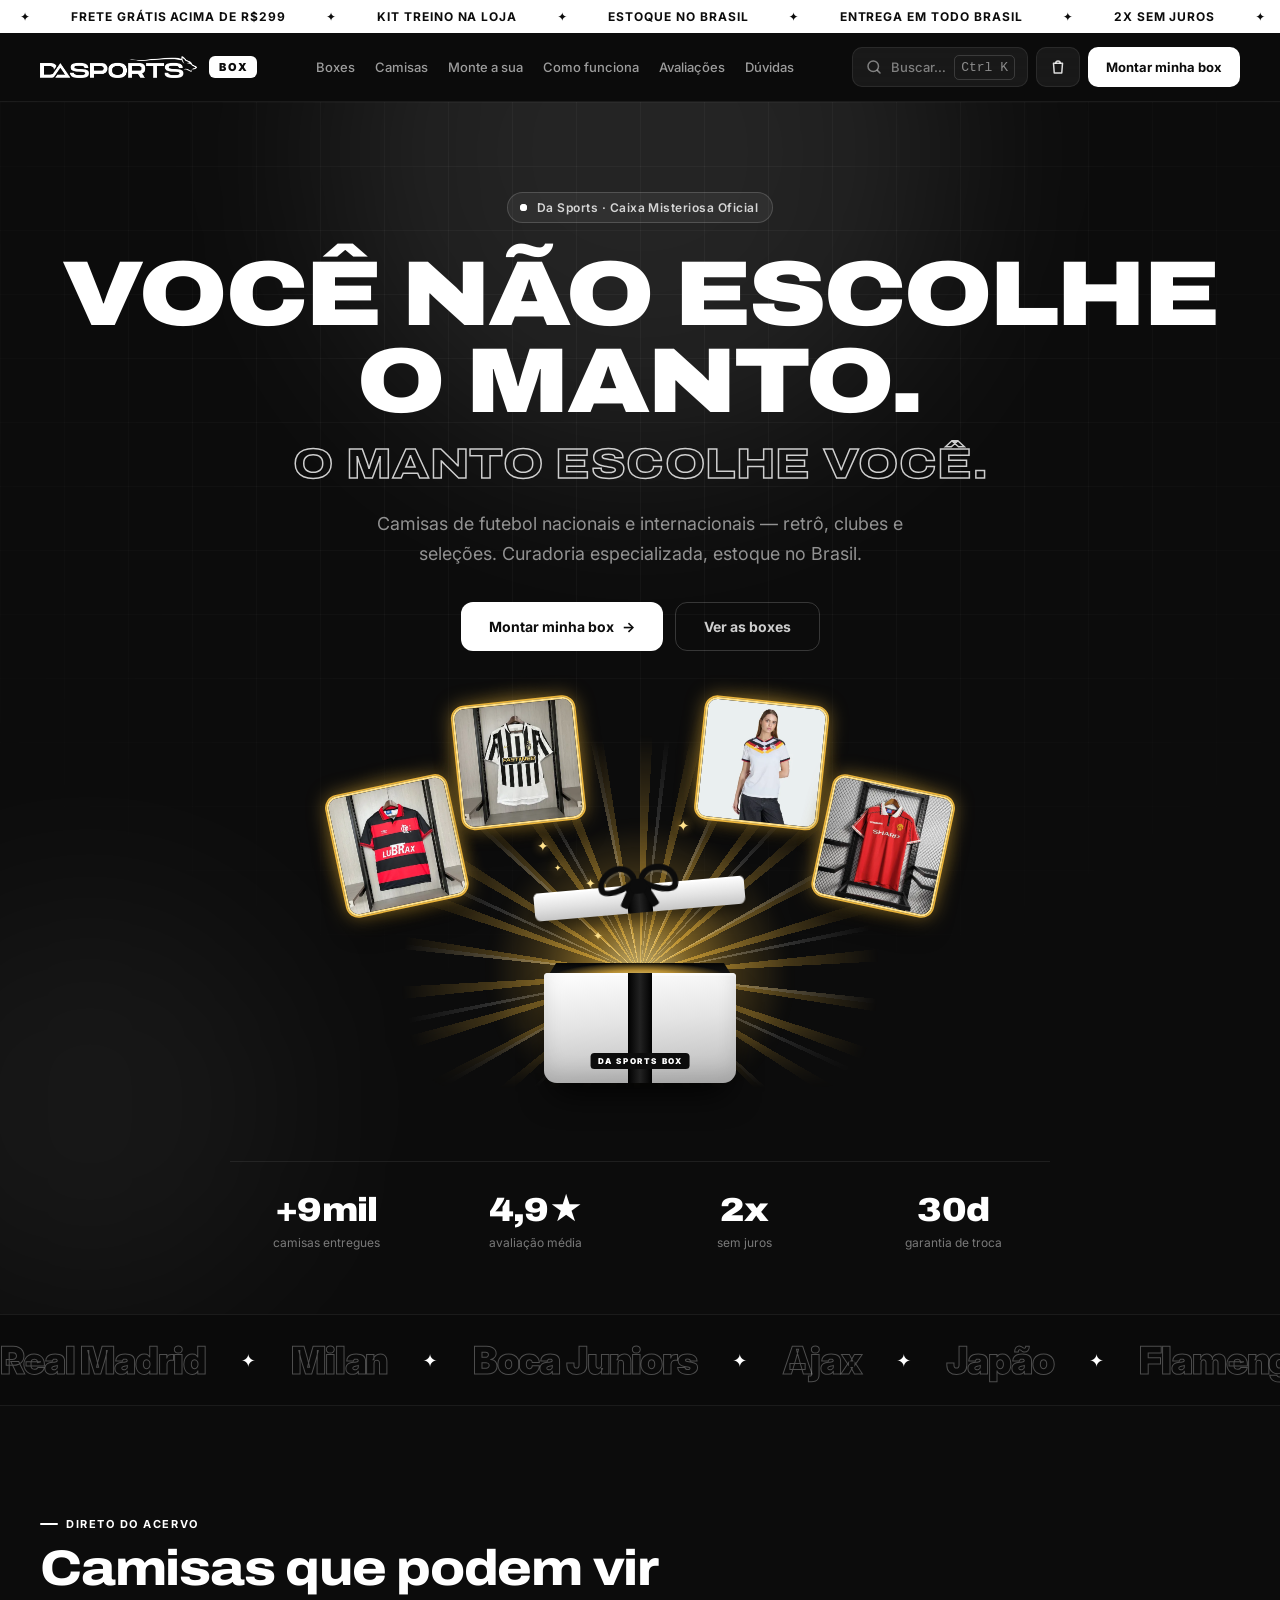
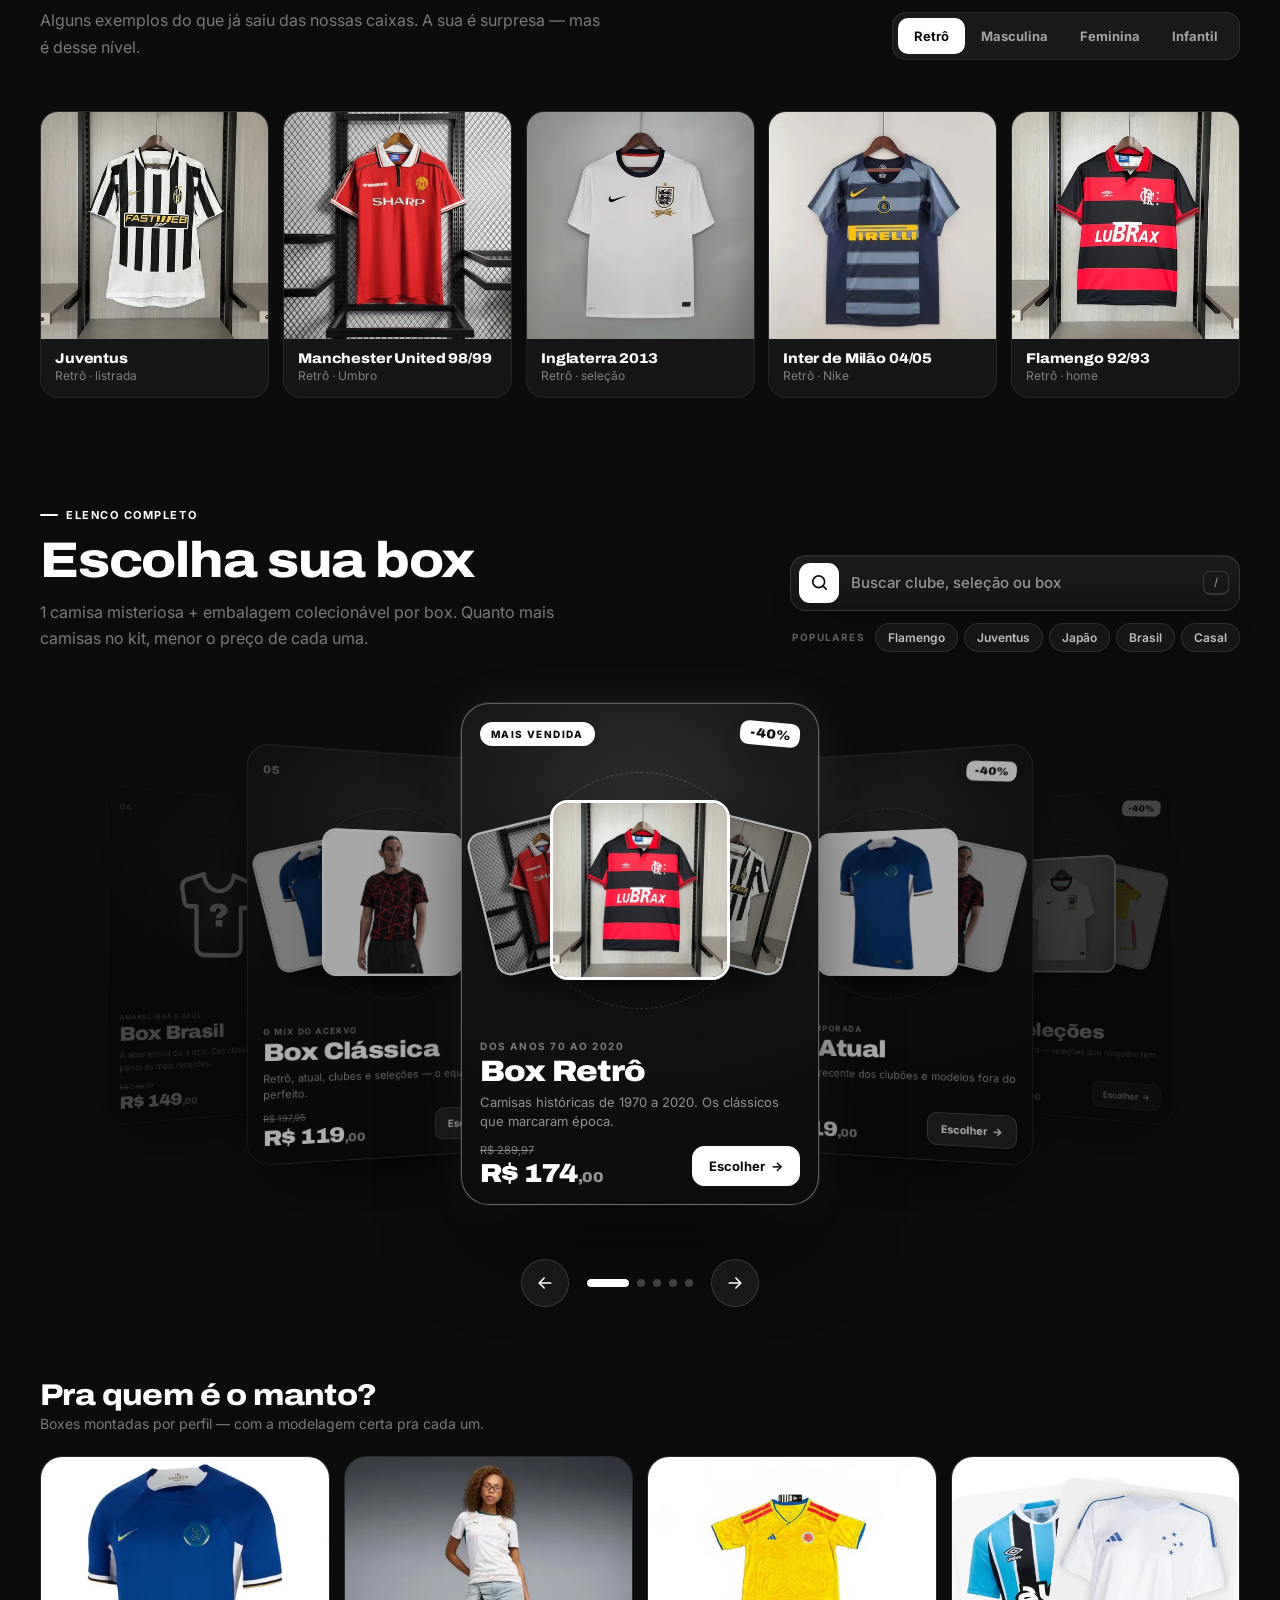
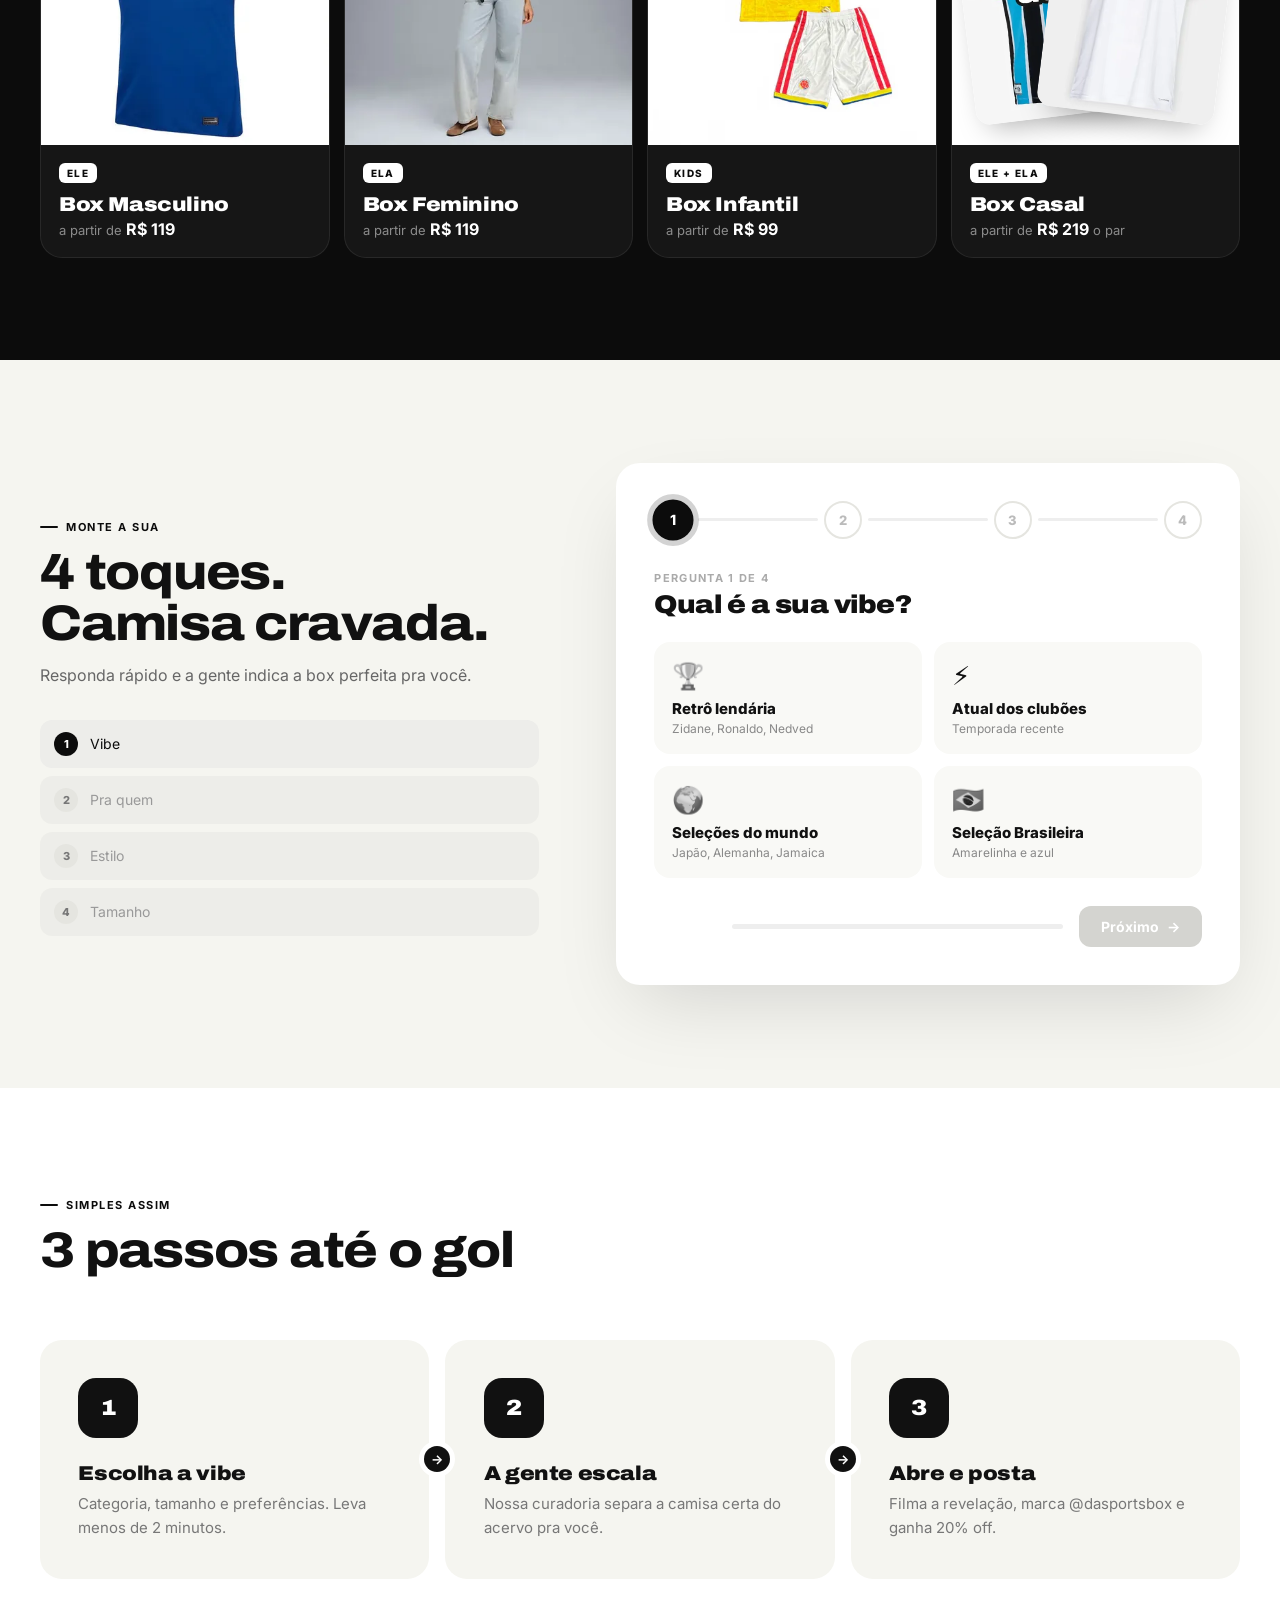
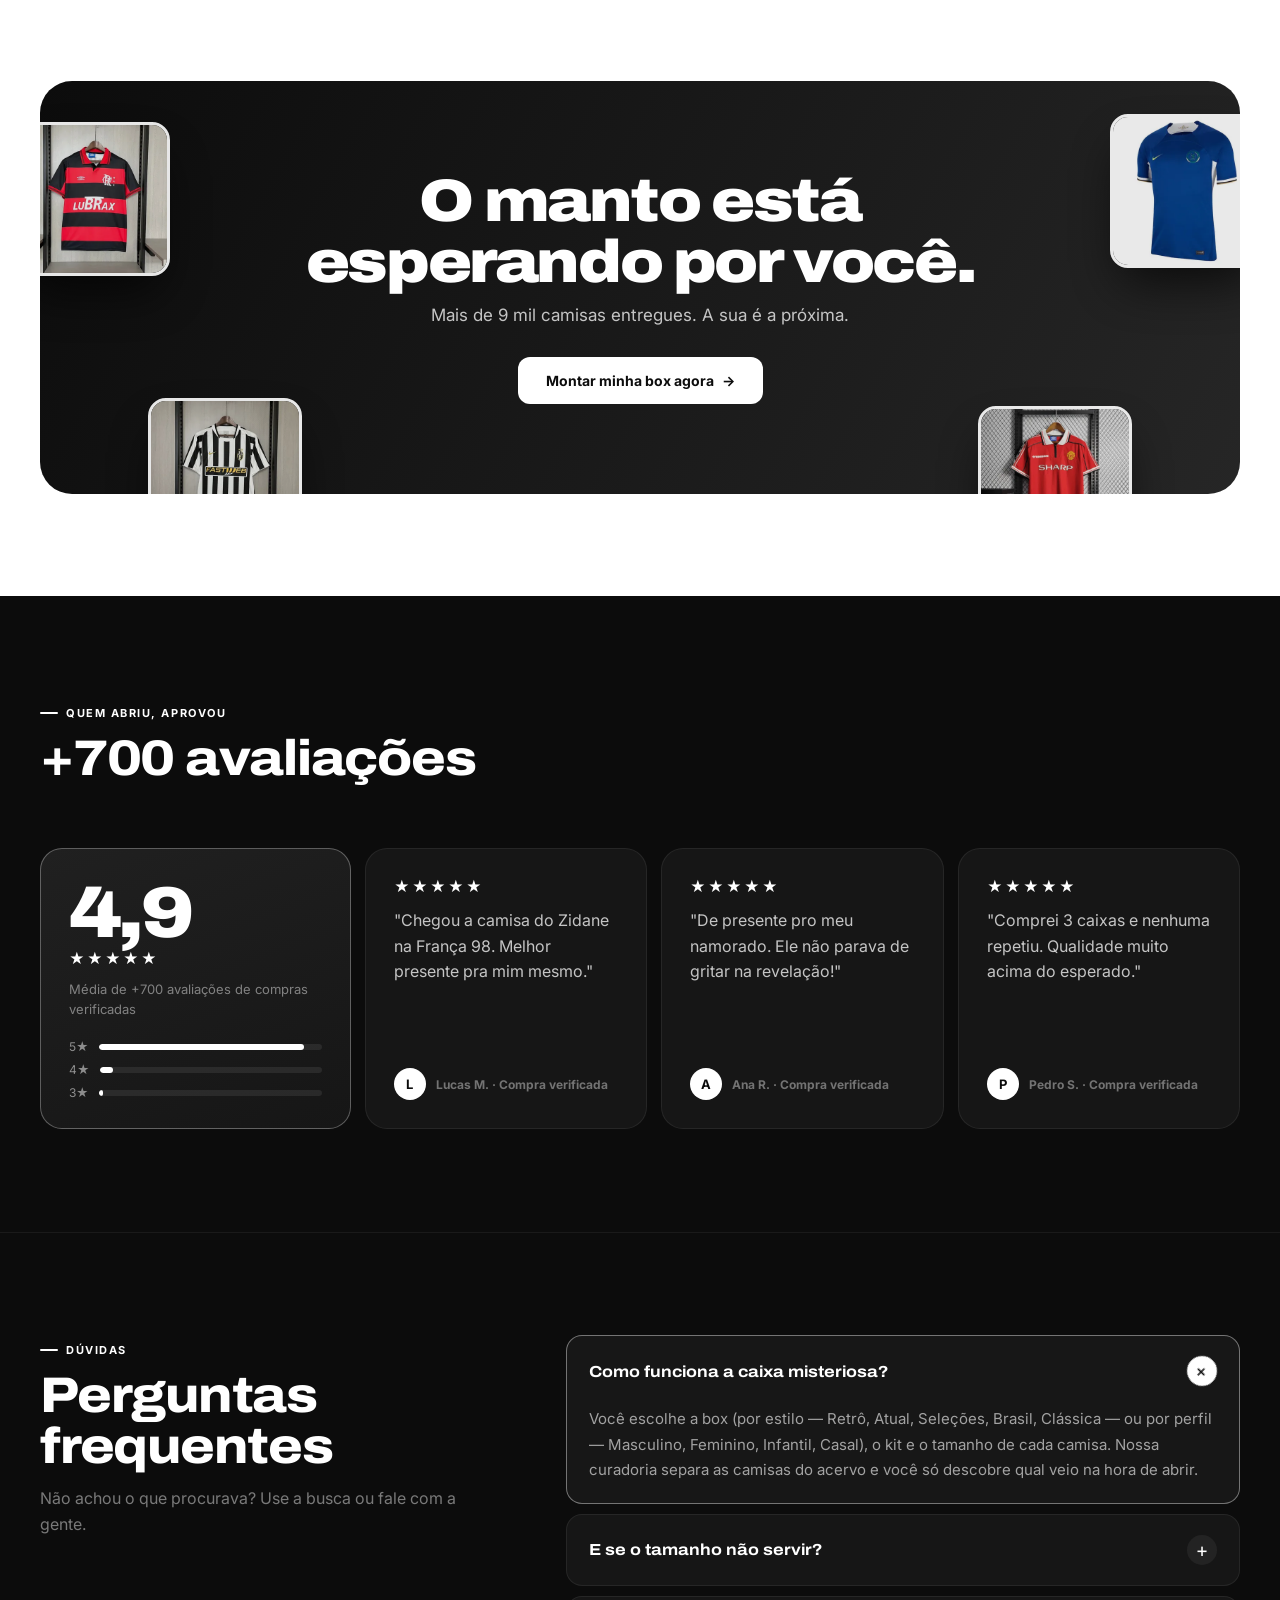
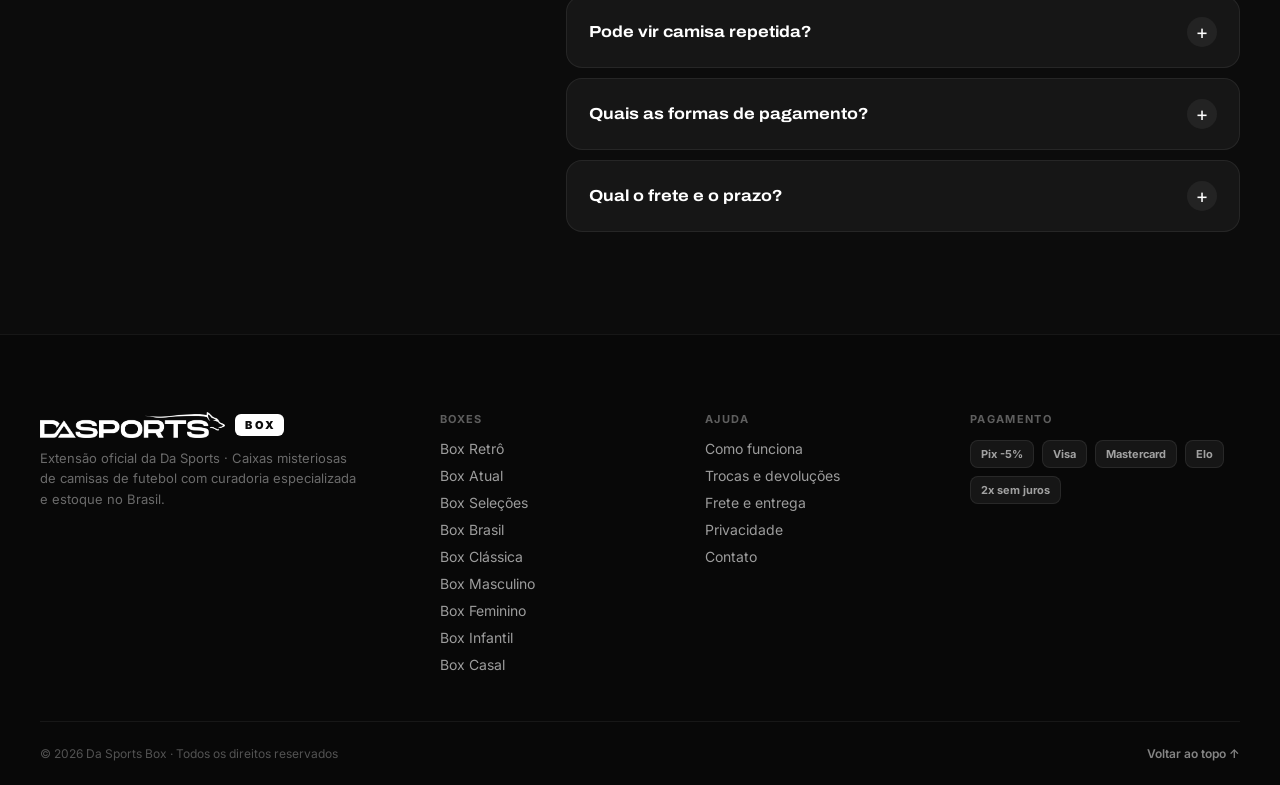
==== commit c0994053: "Box na Shopify puxa as fotos das coleções da loja - Novo snippet shopify/snippets/box-imagem.liquid:" ====
--- a/index.html
+++ b/index.html
@@ -182,83 +182,83 @@
     <div class="shirt-grid" id="shirtGrid">
 <!-- CAMISAS:INICIO -->
       <figure class="shirt-card" data-cat="retro">
-        <div class="shirt-img"><img src="img/camisas/retro/01-camisa-juventus-retro-2010-preta-e-branca-p.webp" alt="Juventus — Retrô · listrada" loading="lazy" width="420" height="420"></div>
+        <div class="shirt-img"><img src="img/camisas/retro/01-camisa-juventus-retro-2010-preta-e-branca-p.webp" data-full="img/camisas/retro/01-camisa-juventus-retro-2010-preta-e-branca.webp" alt="Juventus — Retrô · listrada" loading="lazy" width="420" height="420"></div>
         <figcaption><span class="shirt-name">Juventus</span><span class="shirt-det">Retrô · listrada</span></figcaption>
       </figure>
       <figure class="shirt-card" data-cat="retro">
-        <div class="shirt-img"><img src="img/camisas/retro/02-camisa-manchester-united-home-1-199899-umbro-retro-masculina-p.webp" alt="Manchester United 98/99 — Retrô · Umbro" loading="lazy" width="420" height="420"></div>
+        <div class="shirt-img"><img src="img/camisas/retro/02-camisa-manchester-united-home-1-199899-umbro-retro-masculina-p.webp" data-full="img/camisas/retro/02-camisa-manchester-united-home-1-199899-umbro-retro-masculina.webp" alt="Manchester United 98/99 — Retrô · Umbro" loading="lazy" width="420" height="420"></div>
         <figcaption><span class="shirt-name">Manchester United 98/99</span><span class="shirt-det">Retrô · Umbro</span></figcaption>
       </figure>
       <figure class="shirt-card" data-cat="retro">
-        <div class="shirt-img"><img src="img/camisas/retro/03-camisa-inglaterra-retro-2013-branca-nike-p.webp" alt="Inglaterra 2013 — Retrô · seleção" loading="lazy" width="420" height="420"></div>
+        <div class="shirt-img"><img src="img/camisas/retro/03-camisa-inglaterra-retro-2013-branca-nike-p.webp" data-full="img/camisas/retro/03-camisa-inglaterra-retro-2013-branca-nike.webp" alt="Inglaterra 2013 — Retrô · seleção" loading="lazy" width="420" height="420"></div>
         <figcaption><span class="shirt-name">Inglaterra 2013</span><span class="shirt-det">Retrô · seleção</span></figcaption>
       </figure>
       <figure class="shirt-card" data-cat="retro">
-        <div class="shirt-img"><img src="img/camisas/retro/04-camisa-inter-de-milao-retro-0405-masculino-p.webp" alt="Inter de Milão 04/05 — Retrô · Nike" loading="lazy" width="420" height="420"></div>
+        <div class="shirt-img"><img src="img/camisas/retro/04-camisa-inter-de-milao-retro-0405-masculino-p.webp" data-full="img/camisas/retro/04-camisa-inter-de-milao-retro-0405-masculino.webp" alt="Inter de Milão 04/05 — Retrô · Nike" loading="lazy" width="420" height="420"></div>
         <figcaption><span class="shirt-name">Inter de Milão 04/05</span><span class="shirt-det">Retrô · Nike</span></figcaption>
       </figure>
       <figure class="shirt-card" data-cat="retro">
-        <div class="shirt-img"><img src="img/camisas/retro/05-flamengo-retro-19921993-home-p.webp" alt="Flamengo 92/93 — Retrô · home" loading="lazy" width="420" height="420"></div>
+        <div class="shirt-img"><img src="img/camisas/retro/05-flamengo-retro-19921993-home-p.webp" data-full="img/camisas/retro/05-flamengo-retro-19921993-home.webp" alt="Flamengo 92/93 — Retrô · home" loading="lazy" width="420" height="420"></div>
         <figcaption><span class="shirt-name">Flamengo 92/93</span><span class="shirt-det">Retrô · home</span></figcaption>
       </figure>
       <figure class="shirt-card" data-cat="masculina">
-        <div class="shirt-img"><img src="img/camisas/masculina/01-regata-orlando-magic-masculina-preta-p.webp" alt="Orlando Magic — Regata NBA" loading="lazy" width="420" height="420"></div>
+        <div class="shirt-img"><img src="img/camisas/masculina/01-regata-orlando-magic-masculina-preta-p.webp" data-full="img/camisas/masculina/01-regata-orlando-magic-masculina-preta.webp" alt="Orlando Magic — Regata NBA" loading="lazy" width="420" height="420"></div>
         <figcaption><span class="shirt-name">Orlando Magic</span><span class="shirt-det">Regata NBA</span></figcaption>
       </figure>
       <figure class="shirt-card" data-cat="masculina">
-        <div class="shirt-img"><img src="img/camisas/masculina/02-camisa-chelsea-i-2324-nike-azul-p.webp" alt="Chelsea 23/24 — Masculina · home" loading="lazy" width="420" height="420"></div>
+        <div class="shirt-img"><img src="img/camisas/masculina/02-camisa-chelsea-i-2324-nike-azul-p.webp" data-full="img/camisas/masculina/02-camisa-chelsea-i-2324-nike-azul.webp" alt="Chelsea 23/24 — Masculina · home" loading="lazy" width="420" height="420"></div>
         <figcaption><span class="shirt-name">Chelsea 23/24</span><span class="shirt-det">Masculina · home</span></figcaption>
       </figure>
       <figure class="shirt-card" data-cat="masculina">
-        <div class="shirt-img"><img src="img/camisas/masculina/03-camisa-masculina-umbro-gremio-oficial-2425-torcedor-com-patr-p.webp" alt="Grêmio 24/25 — Masculina · torcedor" loading="lazy" width="420" height="420"></div>
+        <div class="shirt-img"><img src="img/camisas/masculina/03-camisa-masculina-umbro-gremio-oficial-2425-torcedor-com-patr-p.webp" data-full="img/camisas/masculina/03-camisa-masculina-umbro-gremio-oficial-2425-torcedor-com-patr.webp" alt="Grêmio 24/25 — Masculina · torcedor" loading="lazy" width="420" height="420"></div>
         <figcaption><span class="shirt-name">Grêmio 24/25</span><span class="shirt-det">Masculina · torcedor</span></figcaption>
       </figure>
       <figure class="shirt-card" data-cat="masculina">
-        <div class="shirt-img"><img src="img/camisas/masculina/04-camisa-sao-paulo-2526-goleiro-home-p.webp" alt="São Paulo 25/26 — Masculina · goleiro" loading="lazy" width="420" height="420"></div>
+        <div class="shirt-img"><img src="img/camisas/masculina/04-camisa-sao-paulo-2526-goleiro-home-p.webp" data-full="img/camisas/masculina/04-camisa-sao-paulo-2526-goleiro-home.webp" alt="São Paulo 25/26 — Masculina · goleiro" loading="lazy" width="420" height="420"></div>
         <figcaption><span class="shirt-name">São Paulo 25/26</span><span class="shirt-det">Masculina · goleiro</span></figcaption>
       </figure>
       <figure class="shirt-card" data-cat="masculina">
-        <div class="shirt-img"><img src="img/camisas/masculina/05-camisa-nike-atletico-de-madrid-202526-pre-jogo-p.webp" alt="Atlético de Madrid 25/26 — Masculina · pré-jogo" loading="lazy" width="420" height="420"></div>
+        <div class="shirt-img"><img src="img/camisas/masculina/05-camisa-nike-atletico-de-madrid-202526-pre-jogo-p.webp" data-full="img/camisas/masculina/05-camisa-nike-atletico-de-madrid-202526-pre-jogo.webp" alt="Atlético de Madrid 25/26 — Masculina · pré-jogo" loading="lazy" width="420" height="420"></div>
         <figcaption><span class="shirt-name">Atlético de Madrid 25/26</span><span class="shirt-det">Masculina · pré-jogo</span></figcaption>
       </figure>
       <figure class="shirt-card" data-cat="feminina">
-        <div class="shirt-img"><img src="img/camisas/feminina/01-camisa-feminina-nike-atletico-madrid-202526-i-torcedor-p.webp" alt="Atlético de Madrid 25/26 — Feminina · torcedor" loading="lazy" width="420" height="420"></div>
+        <div class="shirt-img"><img src="img/camisas/feminina/01-camisa-feminina-nike-atletico-madrid-202526-i-torcedor-p.webp" data-full="img/camisas/feminina/01-camisa-feminina-nike-atletico-madrid-202526-i-torcedor.webp" alt="Atlético de Madrid 25/26 — Feminina · torcedor" loading="lazy" width="420" height="420"></div>
         <figcaption><span class="shirt-name">Atlético de Madrid 25/26</span><span class="shirt-det">Feminina · torcedor</span></figcaption>
       </figure>
       <figure class="shirt-card" data-cat="feminina">
-        <div class="shirt-img"><img src="img/camisas/feminina/02-camisa-feminina-senegal-202627-i-p.webp" alt="Senegal 26/27 — Feminina · seleção" loading="lazy" width="420" height="420"></div>
+        <div class="shirt-img"><img src="img/camisas/feminina/02-camisa-feminina-senegal-202627-i-p.webp" data-full="img/camisas/feminina/02-camisa-feminina-senegal-202627-i.webp" alt="Senegal 26/27 — Feminina · seleção" loading="lazy" width="420" height="420"></div>
         <figcaption><span class="shirt-name">Senegal 26/27</span><span class="shirt-det">Feminina · seleção</span></figcaption>
       </figure>
       <figure class="shirt-card" data-cat="feminina">
-        <div class="shirt-img"><img src="img/camisas/feminina/03-camisa-feminina-alemanha-202627-i-p.webp" alt="Alemanha 26/27 — Feminina · seleção" loading="lazy" width="420" height="420"></div>
+        <div class="shirt-img"><img src="img/camisas/feminina/03-camisa-feminina-alemanha-202627-i-p.webp" data-full="img/camisas/feminina/03-camisa-feminina-alemanha-202627-i.webp" alt="Alemanha 26/27 — Feminina · seleção" loading="lazy" width="420" height="420"></div>
         <figcaption><span class="shirt-name">Alemanha 26/27</span><span class="shirt-det">Feminina · seleção</span></figcaption>
       </figure>
       <figure class="shirt-card" data-cat="feminina">
-        <div class="shirt-img"><img src="img/camisas/feminina/04-camisa-bahia-2425-uniforme-2-jogo-feminina-p.webp" alt="Bahia 24/25 — Feminina · uniforme 2" loading="lazy" width="420" height="420"></div>
+        <div class="shirt-img"><img src="img/camisas/feminina/04-camisa-bahia-2425-uniforme-2-jogo-feminina-p.webp" data-full="img/camisas/feminina/04-camisa-bahia-2425-uniforme-2-jogo-feminina.webp" alt="Bahia 24/25 — Feminina · uniforme 2" loading="lazy" width="420" height="420"></div>
         <figcaption><span class="shirt-name">Bahia 24/25</span><span class="shirt-det">Feminina · uniforme 2</span></figcaption>
       </figure>
       <figure class="shirt-card" data-cat="feminina">
-        <div class="shirt-img"><img src="img/camisas/feminina/05-camisa-cruzeiro-ii-202627-torcedor-adidas-feminina-brancoazu-p.webp" alt="Cruzeiro 26/27 — Feminina · uniforme 2" loading="lazy" width="420" height="420"></div>
+        <div class="shirt-img"><img src="img/camisas/feminina/05-camisa-cruzeiro-ii-202627-torcedor-adidas-feminina-brancoazu-p.webp" data-full="img/camisas/feminina/05-camisa-cruzeiro-ii-202627-torcedor-adidas-feminina-brancoazu.webp" alt="Cruzeiro 26/27 — Feminina · uniforme 2" loading="lazy" width="420" height="420"></div>
         <figcaption><span class="shirt-name">Cruzeiro 26/27</span><span class="shirt-det">Feminina · uniforme 2</span></figcaption>
       </figure>
       <figure class="shirt-card" data-cat="infantil">
-        <div class="shirt-img"><img src="img/camisas/infantil/01-kit-infantil-atletico-de-madrid-l-2425-p.webp" alt="Atlético de Madrid 24/25 — Kit infantil" loading="lazy" width="420" height="420"></div>
+        <div class="shirt-img"><img src="img/camisas/infantil/01-kit-infantil-atletico-de-madrid-l-2425-p.webp" data-full="img/camisas/infantil/01-kit-infantil-atletico-de-madrid-l-2425.webp" alt="Atlético de Madrid 24/25 — Kit infantil" loading="lazy" width="420" height="420"></div>
         <figcaption><span class="shirt-name">Atlético de Madrid 24/25</span><span class="shirt-det">Kit infantil</span></figcaption>
       </figure>
       <figure class="shirt-card" data-cat="infantil">
-        <div class="shirt-img"><img src="img/camisas/infantil/02-conjunto-infantil-aston-villa-home-2425-vinho-p.webp" alt="Aston Villa 24/25 — Conjunto infantil" loading="lazy" width="420" height="420"></div>
+        <div class="shirt-img"><img src="img/camisas/infantil/02-conjunto-infantil-aston-villa-home-2425-vinho-p.webp" data-full="img/camisas/infantil/02-conjunto-infantil-aston-villa-home-2425-vinho.webp" alt="Aston Villa 24/25 — Conjunto infantil" loading="lazy" width="420" height="420"></div>
         <figcaption><span class="shirt-name">Aston Villa 24/25</span><span class="shirt-det">Conjunto infantil</span></figcaption>
       </figure>
       <figure class="shirt-card" data-cat="infantil">
-        <div class="shirt-img"><img src="img/camisas/infantil/03-conjunto-infantil-colombia-202627-p.webp" alt="Colômbia 26/27 — Conjunto infantil" loading="lazy" width="420" height="420"></div>
+        <div class="shirt-img"><img src="img/camisas/infantil/03-conjunto-infantil-colombia-202627-p.webp" data-full="img/camisas/infantil/03-conjunto-infantil-colombia-202627.webp" alt="Colômbia 26/27 — Conjunto infantil" loading="lazy" width="420" height="420"></div>
         <figcaption><span class="shirt-name">Colômbia 26/27</span><span class="shirt-det">Conjunto infantil</span></figcaption>
       </figure>
       <figure class="shirt-card" data-cat="infantil">
-        <div class="shirt-img"><img src="img/camisas/infantil/04-kit-infantil-borussia-dortmund-2324-amarelopreto-p.webp" alt="Borussia Dortmund 23/24 — Kit infantil" loading="lazy" width="420" height="420"></div>
+        <div class="shirt-img"><img src="img/camisas/infantil/04-kit-infantil-borussia-dortmund-2324-amarelopreto-p.webp" data-full="img/camisas/infantil/04-kit-infantil-borussia-dortmund-2324-amarelopreto.webp" alt="Borussia Dortmund 23/24 — Kit infantil" loading="lazy" width="420" height="420"></div>
         <figcaption><span class="shirt-name">Borussia Dortmund 23/24</span><span class="shirt-det">Kit infantil</span></figcaption>
       </figure>
       <figure class="shirt-card" data-cat="infantil">
-        <div class="shirt-img"><img src="img/camisas/infantil/05-conjunto-infantil-borussia-dortmund-202627-p.webp" alt="Borussia Dortmund 26/27 — Conjunto infantil" loading="lazy" width="420" height="420"></div>
+        <div class="shirt-img"><img src="img/camisas/infantil/05-conjunto-infantil-borussia-dortmund-202627-p.webp" data-full="img/camisas/infantil/05-conjunto-infantil-borussia-dortmund-202627.webp" alt="Borussia Dortmund 26/27 — Conjunto infantil" loading="lazy" width="420" height="420"></div>
         <figcaption><span class="shirt-name">Borussia Dortmund 26/27</span><span class="shirt-det">Conjunto infantil</span></figcaption>
       </figure>
 <!-- CAMISAS:FIM -->
